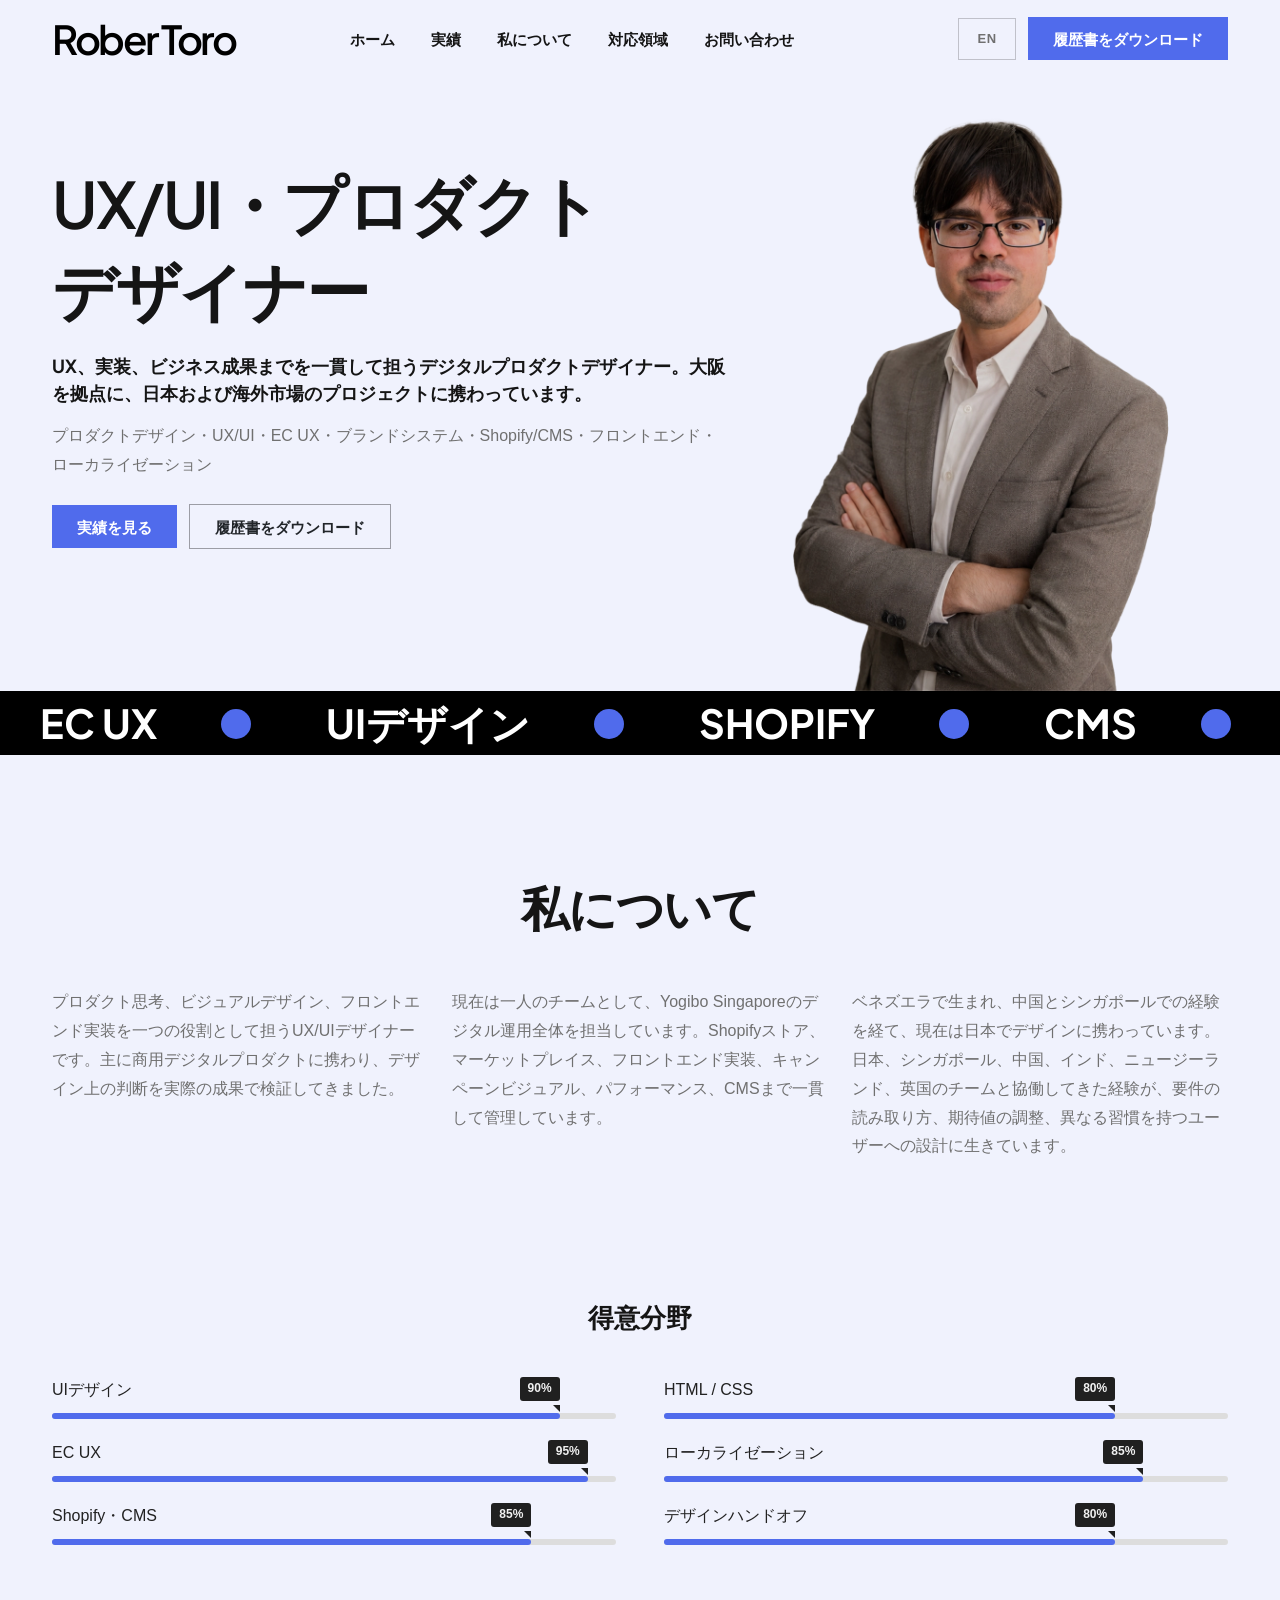
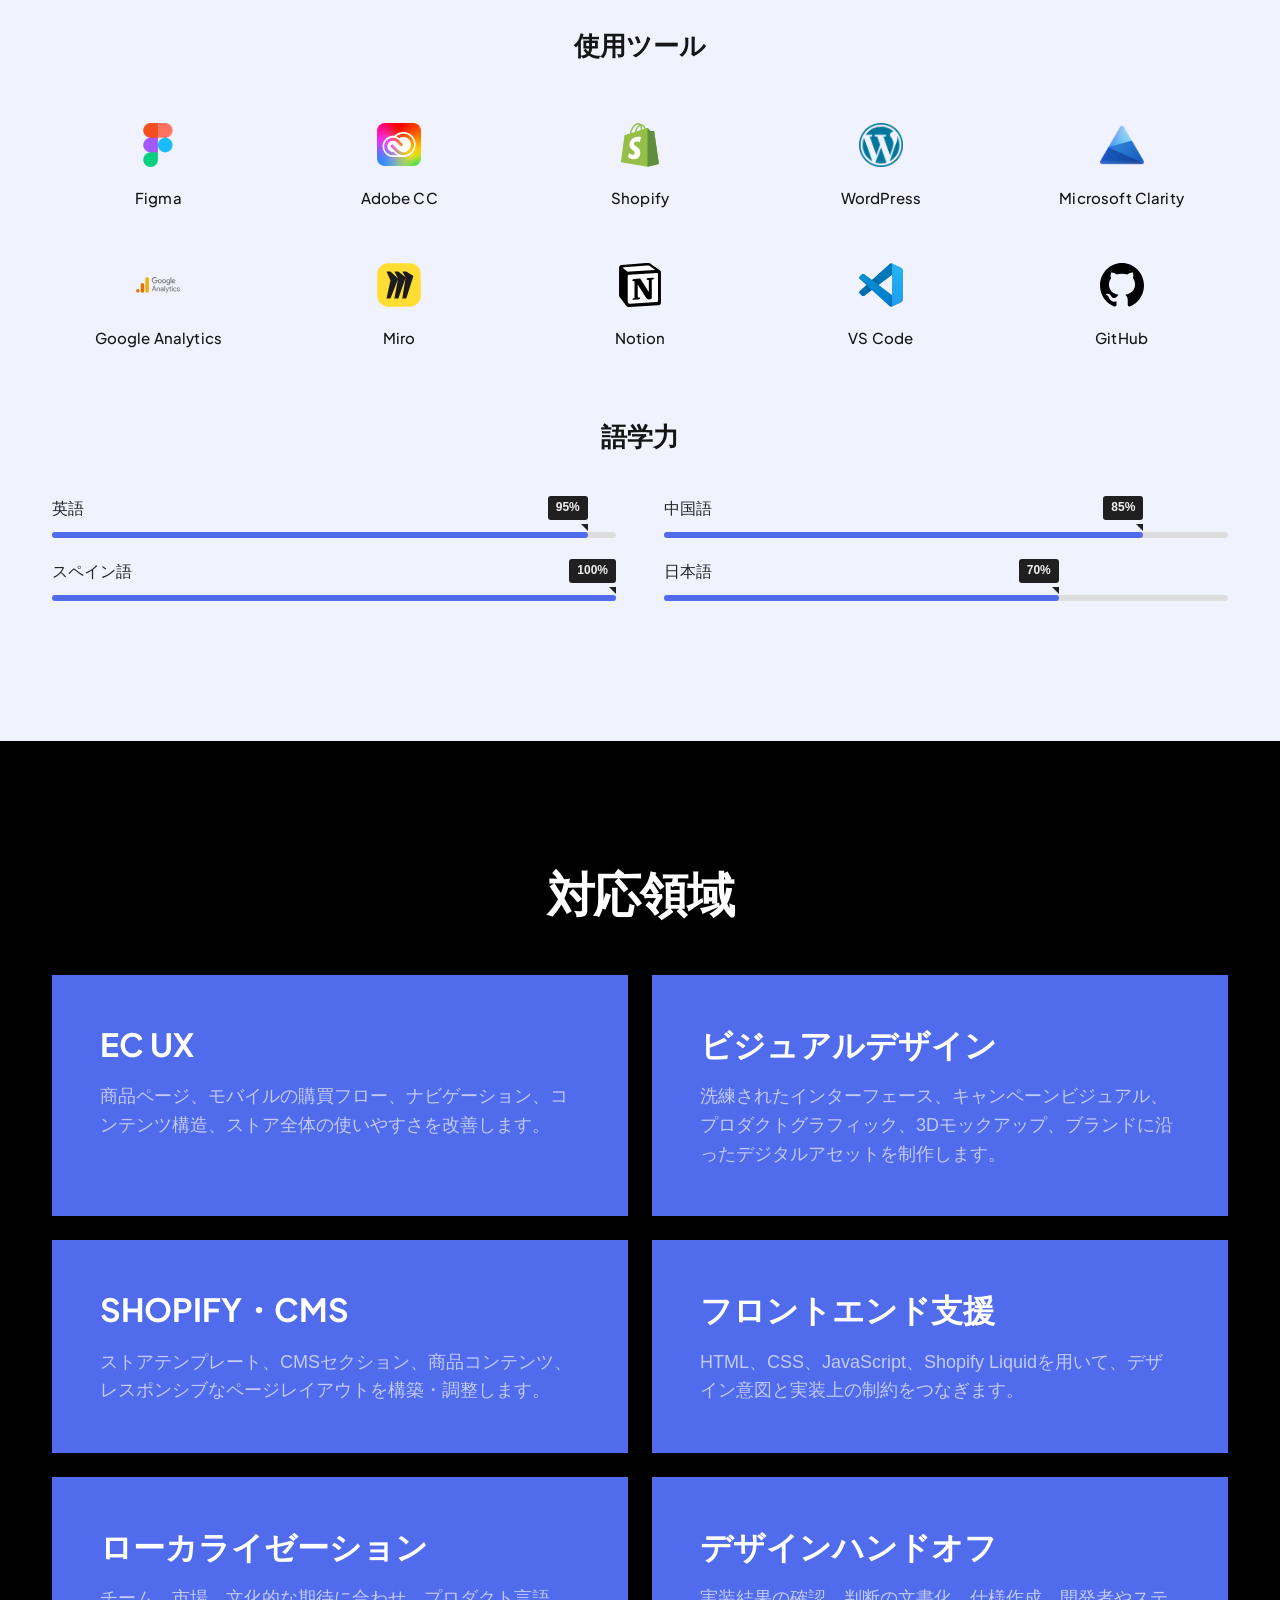
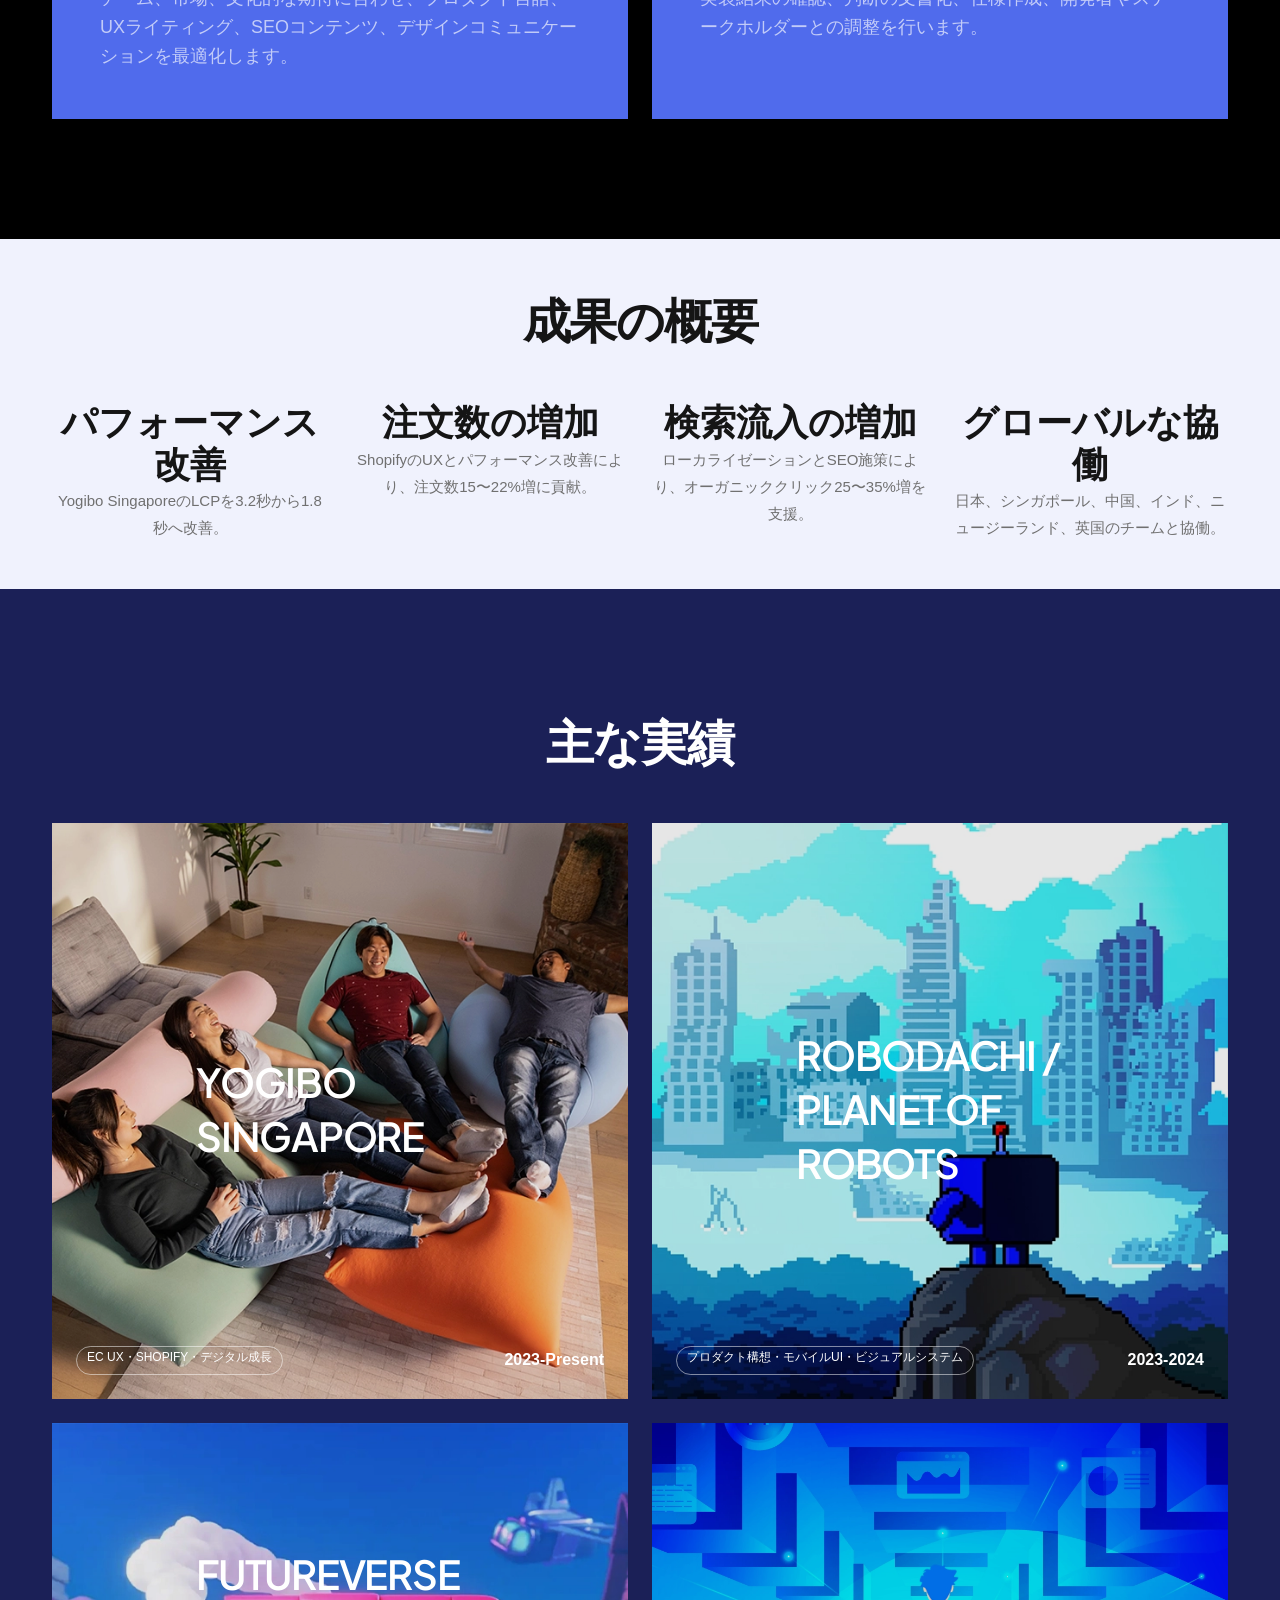
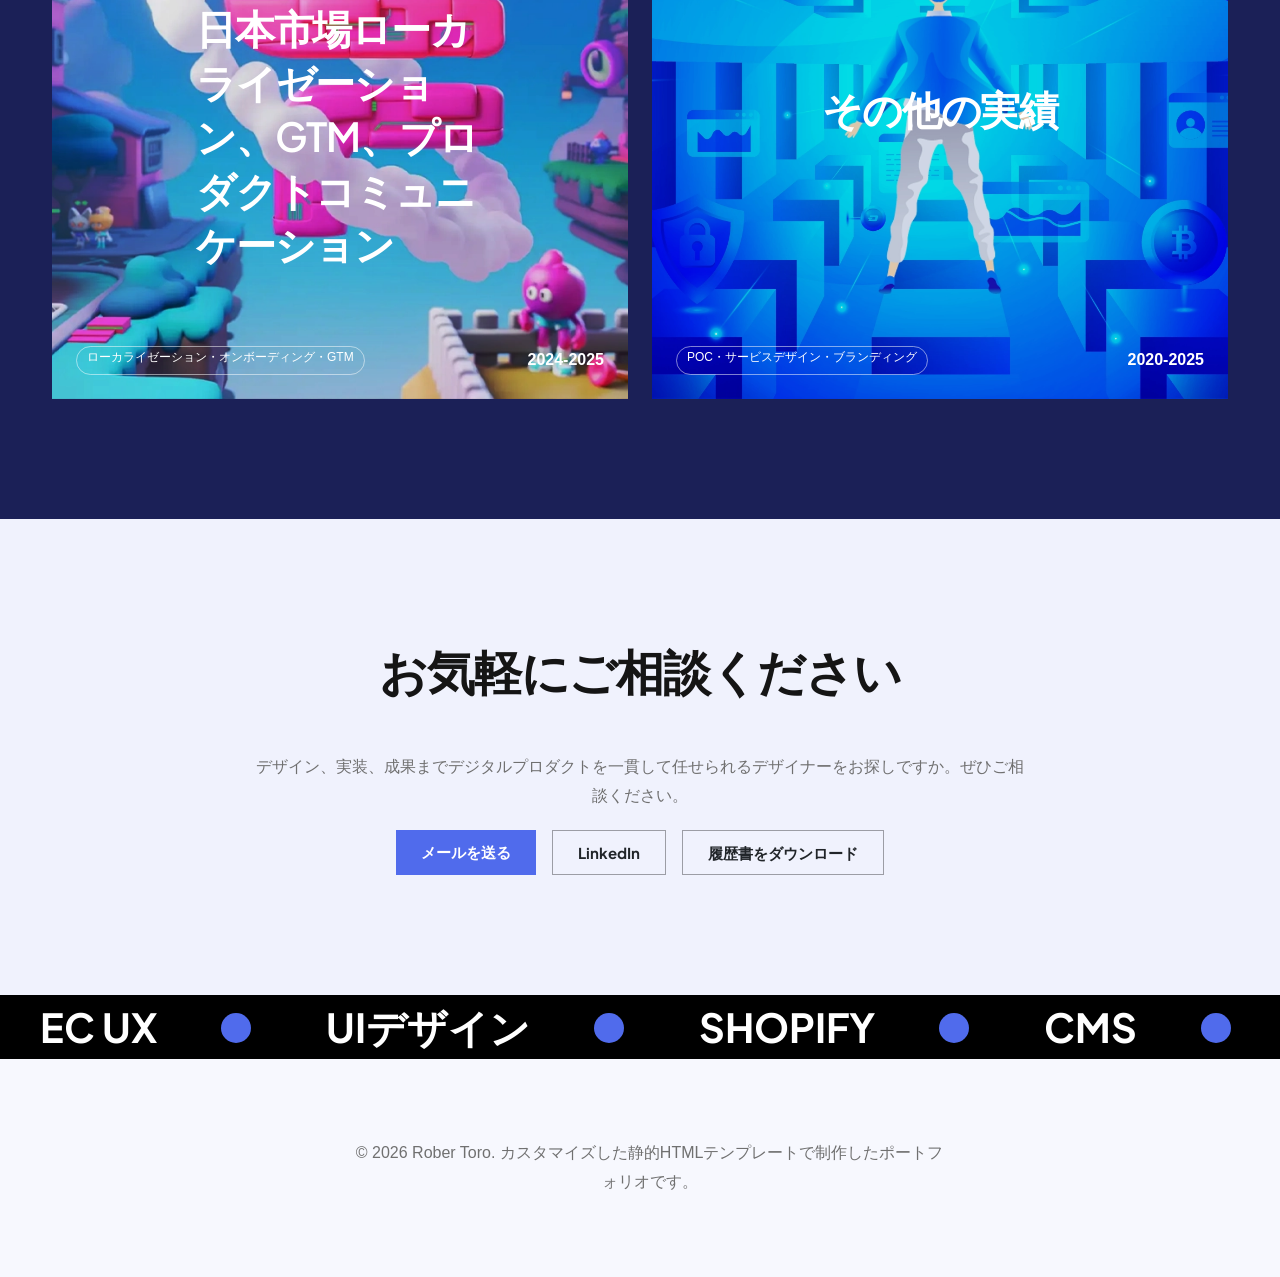
==== ja/index.html @ ccb46461 "portfolio v5" ====
<!DOCTYPE html>
<html lang="ja">

<head>
    <title>Rober Toro — UX/UI・プロダクトデザイナー</title>
    <link rel="icon" href="../images/icon.webp" type="image/gif" sizes="16x16">
    <meta content="text/html;charset=utf-8" http-equiv="Content-Type">
    <meta content="width=device-width, initial-scale=1.0" name="viewport">
    <meta name="description" content="大阪を拠点に、Shopify、CMS、フロントエンド実装、ローカライゼーション、ビジュアルシステム、異文化間のデジタルプロダクト支援に携わるEC領域中心のUX/UIデザイナー。">
    <meta content="" name="keywords">
    <meta content="Rober Toro" name="author">
    <!-- CSS Files
    ================================================== -->
    <link href="../css/bootstrap.min.css" rel="stylesheet" type="text/css" id="bootstrap">
    <link href="../css/plugins.css" rel="stylesheet" type="text/css">
    <link href="../css/style.css" rel="stylesheet" type="text/css">
    <link href="../css/coloring.css" rel="stylesheet" type="text/css">
    <!-- color scheme -->
    <link id="colors" href="../css/colors/scheme-01.css" rel="stylesheet" type="text/css">
    <!-- color scheme -->
    <link href="../css/09_custom.css" rel="stylesheet" type="text/css">
    <link rel="alternate" hreflang="en" href="../index.html">
    <link rel="alternate" hreflang="ja" href="index.html">
    <script src="../js/language-router.js"></script>
</head>

<body>
    <header class="header-light transparent has-topbar">
        <div class="container">
            <div class="row">
                <div class="col-md-12">
                    <div class="de-flex sm-pt10">
                        <div class="de-flex-col">
                            <!-- logo begin -->
                            <div id="logo" class="w-150px">
                                <a href="#section-intro">
                                    <h1>Rober Toro</h1>
                                </a>
                            </div>
                            <!-- logo close -->
                        </div>
                        <div class="de-flex-col header-col-mid">
                            <ul id="mainmenu">
                                <li><a class="menu-item" href="#section-intro">ホーム</a></li>
                                <li><a class="menu-item" href="#my_works">実績</a></li>
                                <li><a class="menu-item" href="#who_i_am">私について</a></li>
                                <li><a class="menu-item" href="#what_i_do">対応領域</a></li>
                                <li><a class="menu-item" href="#hire_me">お問い合わせ</a></li>
                            </ul>
                        </div>
                        <div class="de-flex-col">
                            <div class="menu_side_area">
                                <a href="../index.html" class="language-switch" data-language-switch="en" lang="en" hreflang="en" aria-label="View this page in English">EN</a>
                                <a href="../assets/docs/rober-toro-cv.pdf" class="btn-main" target="_blank" rel="noopener">履歴書をダウンロード</a>
                                <span id="menu-btn"></span>
                            </div>
                        </div>
                    </div>
                </div>
            </div>
        </div>
    </header>

    <div id="wrapper">
        <div class="float-text show-on-scroll">
            <span><a href="#">ページ上部へ</a></span>
        </div>
        <div class="scrollbar-v show-on-scroll"></div>

        <!-- page preloader begin -->
        <div id="de-loader"></div>
        <!-- page preloader close -->

        <!-- content begin -->
        <div class="no-bottom no-top" id="content">

            <div id="top"></div>

            <section id="section-intro" class="p-0 pt-5">
                <div class="container">
                    <div class="row g-4 align-items-center">
                        <div class="col-md-7">
                            <div class="spacer-single"></div>
                            <h1 class="wow fadeIn" data-wow-delay=".4s">
                                UX/UI・プロダクトデザイナー
                            </h1>
                            <h4 class="mb-3">UX、実装、ビジネス成果までを一貫して担うデジタルプロダクトデザイナー。大阪を拠点に、日本および海外市場のプロジェクトに携わっています。</h4>
                            <p class="mb-4">プロダクトデザイン・UX/UI・EC UX・ブランドシステム・Shopify/CMS・フロントエンド・ローカライゼーション</p>
                            <a class="btn-main wow fadeIn me-2" data-wow-delay="1s" href="#my_works">実績を見る</a>
                            <a class="btn-main btn-line text-dark wow fadeIn" data-wow-delay="1.1s" href="../assets/docs/rober-toro-cv.pdf" target="_blank" rel="noopener">履歴書をダウンロード</a>
                            <div class="spacer-double"></div>
                        </div>

                        <div class="col-md-5">
                            <img src="../images/misc/rober-hero-image.webp" class="w-100 img-gray" alt="Rober Toroのポートフォリオ用プロフィールビジュアル">
                        </div>
                    </div>
                </div>
            </section>

            <section class="bg-dark-1 text-dark no-top no-bottom">
                <div class="wow fadeInRight d-flex">
                    <div class="de-marquee-list wow">
                        <div class="d-item">
                            <span class="d-item-txt">EC UX</span>
                            <span class="d-item-circle"></span>
                            <span class="d-item-txt">UIデザイン</span>
                            <span class="d-item-circle"></span>
                            <span class="d-item-txt">Shopify</span>
                            <span class="d-item-circle"></span>
                            <span class="d-item-txt">CMS</span>
                            <span class="d-item-circle"></span>
                            <span class="d-item-txt">フロントエンド実装</span>
                            <span class="d-item-circle"></span>
                            <span class="d-item-txt">デザイン検証</span>
                            <span class="d-item-circle"></span>
                            <span class="d-item-txt">SEO・コンテンツ</span>
                            <span class="d-item-circle"></span>
                            <span class="d-item-txt">ローカライゼーション</span>
                            <span class="d-item-circle"></span>
                            <span class="d-item-txt">異文化間デザイン</span>
                            <span class="d-item-circle"></span>
                            <span class="d-item-txt">ビジュアルシステム</span>
                            <span class="d-item-circle"></span>
                            <span class="d-item-txt">プロダクト支援</span>
                            <span class="d-item-circle"></span>
                        </div>
                    </div>
                </div>
            </section>

            <section id="who_i_am">
                <div class="container">
                    <div class="row g-4">
                        <div class="col-lg-12 text-center">
                            <h2>私について</h2>
                        </div>
                        <div class="col-lg-4">
                            <p>プロダクト思考、ビジュアルデザイン、フロントエンド実装を一つの役割として担うUX/UIデザイナーです。主に商用デジタルプロダクトに携わり、デザイン上の判断を実際の成果で検証してきました。</p>
                        </div>

                        <div class="col-lg-4">
                            <p>現在は一人のチームとして、Yogibo Singaporeのデジタル運用全体を担当しています。Shopifyストア、マーケットプレイス、フロントエンド実装、キャンペーンビジュアル、パフォーマンス、CMSまで一貫して管理しています。</p>
                        </div>

                        <div class="col-lg-4">
                            <p>ベネズエラで生まれ、中国とシンガポールでの経験を経て、現在は日本でデザインに携わっています。日本、シンガポール、中国、インド、ニュージーランド、英国のチームと協働してきた経験が、要件の読み取り方、期待値の調整、異なる習慣を持つユーザーへの設計に生きています。</p>
                        </div>

                        <div class="col-lg-12">
                            <p class="about-note text-center mb-0"></p>
                        </div>

                        <div class="col-lg-12">
                            <div class="row g-4 gx-5 align-items-start">
                                <div class="col-lg-12 text-center skills-subsection-heading skills-subsection-heading-strengths">
                                    <h3>得意分野</h3>
                                </div>
                                <div class="col-md-6 wow fadeInRight skills-strength-column" data-wow-delay=".4s">
                                    <div class="d-skills-bar">
                                        <div class="d-bar">
                                            <div class="d-skill" data-value="90%">
                                                <div class="d-info">
                                                    <span>UIデザイン</span>
                                                </div>
                                                <div class="d-progress-line"><span class="d-fill-line"></span></div>
                                            </div>

                                            <div class="d-skill" data-value="95%">
                                                <div class="d-info">
                                                    <span>EC UX</span>
                                                </div>
                                                <div class="d-progress-line"><span class="d-fill-line"></span></div>
                                            </div>

                                            <div class="d-skill" data-value="85%">
                                                <div class="d-info">
                                                    <span>Shopify・CMS</span>
                                                </div>
                                                <div class="d-progress-line"><span class="d-fill-line"></span></div>
                                            </div>
                                        </div>
                                    </div>
                                </div>

                                <div class="col-md-6 wow fadeInRight skills-strength-column" data-wow-delay=".5s">
                                    <div class="d-skills-bar">
                                        <div class="d-bar">
                                            <div class="d-skill" data-value="80%">
                                                <div class="d-info">
                                                    <span>HTML / CSS</span>
                                                </div>
                                                <div class="d-progress-line"><span class="d-fill-line"></span></div>
                                            </div>

                                            <div class="d-skill" data-value="85%">
                                                <div class="d-info">
                                                    <span>ローカライゼーション</span>
                                                </div>
                                                <div class="d-progress-line"><span class="d-fill-line"></span></div>
                                            </div>

                                            <div class="d-skill" data-value="80%">
                                                <div class="d-info">
                                                    <span>デザインハンドオフ</span>
                                                </div>
                                                <div class="d-progress-line"><span class="d-fill-line"></span></div>
                                            </div>
                                        </div>
                                    </div>
                                </div>

                                <div class="col-lg-12 text-center skills-subsection-heading skills-subsection-heading-toolbox">
                                    <h3>使用ツール</h3>
                                </div>
                                <div class="col-lg-12 wow fadeInUp skills-toolbox-section" data-wow-delay=".45s">
                                    <div class="skills-toolbox-grid">
                                        <div class="toolbox-tile">
                                            <div class="toolbox-icon-wrap">
                                                <img src="../images/logo/figma.webp" alt="Figmaのロゴ" class="toolbox-icon">
                                            </div>
                                            <h4>Figma</h4>
                                        </div>

                                        <div class="toolbox-tile">
                                            <div class="toolbox-icon-wrap">
                                                <img src="../images/logo/Adobe_Creative_Cloud_rainbow_icon.svg" alt="Adobe Creative Cloudのロゴ" class="toolbox-icon">
                                            </div>
                                            <h4>Adobe CC</h4>
                                        </div>

                                        <div class="toolbox-tile">
                                            <div class="toolbox-icon-wrap">
                                                <img src="../images/logo/shopify-icon.svg" alt="Shopifyのロゴ" class="toolbox-icon">
                                            </div>
                                            <h4>Shopify</h4>
                                        </div>

                                        <div class="toolbox-tile">
                                            <div class="toolbox-icon-wrap">
                                                <img src="../images/logo/wordpress.webp" alt="WordPressのロゴ" class="toolbox-icon">
                                            </div>
                                            <h4>WordPress</h4>
                                        </div>

                                        <div class="toolbox-tile">
                                            <div class="toolbox-icon-wrap">
                                                <img src="../images/logo/ms-clarity-icon.png" alt="Microsoft Clarityのロゴ" class="toolbox-icon">
                                            </div>
                                            <h4>Microsoft Clarity</h4>
                                        </div>

                                        <div class="toolbox-tile">
                                            <div class="toolbox-icon-wrap">
                                                <img src="../images/logo/Logo_Google_Analytics.svg" alt="Google Analyticsのロゴ" class="toolbox-icon">
                                            </div>
                                            <h4>Google Analytics</h4>
                                        </div>

                                        <div class="toolbox-tile">
                                            <div class="toolbox-icon-wrap">
                                                <img src="../images/logo/Miro-Icon.svg" alt="Miroのロゴ" class="toolbox-icon">
                                            </div>
                                            <h4>Miro</h4>
                                        </div>

                                        <div class="toolbox-tile">
                                            <div class="toolbox-icon-wrap">
                                                <img src="../images/logo/Notion-Icon.svg" alt="Notionのロゴ" class="toolbox-icon">
                                            </div>
                                            <h4>Notion</h4>
                                        </div>

                                        <div class="toolbox-tile">
                                            <div class="toolbox-icon-wrap">
                                                <img src="../images/logo/vscode.svg" alt="VS Codeのロゴ" class="toolbox-icon">
                                            </div>
                                            <h4>VS Code</h4>
                                        </div>

                                        <div class="toolbox-tile">
                                            <div class="toolbox-icon-wrap">
                                                <img src="../images/logo/GitHub_icon.svg" alt="GitHubのロゴ" class="toolbox-icon">
                                            </div>
                                            <h4>GitHub</h4>
                                        </div>
                                    </div>
                                </div>

                                <div class="col-lg-12 text-center skills-subsection-heading skills-subsection-heading-strengths">
                                    <h3>語学力</h3>
                                </div>
                                <div class="col-md-6 wow fadeInRight skills-language-column" data-wow-delay=".5s">
                                    <div class="d-skills-bar">
                                        <div class="d-bar">
                                            <div class="d-skill" data-value="95%">
                                                <div class="d-info">
                                                    <span>英語</span>
                                                </div>
                                                <div class="d-progress-line"><span class="d-fill-line"></span></div>
                                            </div>

                                            <div class="d-skill" data-value="100%">
                                                <div class="d-info">
                                                    <span>スペイン語</span>
                                                </div>
                                                <div class="d-progress-line"><span class="d-fill-line"></span></div>
                                            </div>
                                        </div>
                                    </div>
                                </div>

                                <div class="col-md-6 wow fadeInRight skills-language-column" data-wow-delay=".6s">
                                    <div class="d-skills-bar">
                                        <div class="d-bar">
                                            <div class="d-skill" data-value="85%">
                                                <div class="d-info">
                                                    <span>中国語</span>
                                                </div>
                                                <div class="d-progress-line"><span class="d-fill-line"></span></div>
                                            </div>

                                            <div class="d-skill" data-value="70%">
                                                <div class="d-info">
                                                    <span>日本語</span>
                                                </div>
                                                <div class="d-progress-line"><span class="d-fill-line"></span></div>
                                            </div>
                                        </div>
                                    </div>
                                </div>
                            </div>
                        </div>
                    </div>
                </div>
            </section>

            <section id="what_i_do" class="section-dark bg-dark text-light">
                <div class="container">
                    <div class="row g-4">
                        <div class="col-lg-12 text-center">
                            <h2>対応領域</h2>
                        </div>
                        <div class="col-lg-6 col-sm-6 wow fadeInUp" data-wow-delay=".3s">
                            <div class="relative p-lg-5 p-4 bg-color text-light h-100">
                                <h4 class="fs-32 lh-1-2">EC UX</h4>
                                <p class="fs-20 mb-0">商品ページ、モバイルの購買フロー、ナビゲーション、コンテンツ構造、ストア全体の使いやすさを改善します。</p>
                            </div>
                        </div>

                        <div class="col-lg-6 col-sm-6 wow fadeInUp" data-wow-delay=".3s">
                            <div class="relative p-lg-5 p-4 bg-color text-light h-100">
                                <h4 class="fs-32 lh-1-2">ビジュアルデザイン</h4>
                                <p class="fs-20 mb-0">洗練されたインターフェース、キャンペーンビジュアル、プロダクトグラフィック、3Dモックアップ、ブランドに沿ったデジタルアセットを制作します。</p>
                            </div>
                        </div>

                        <div class="col-lg-6 col-sm-6 wow fadeInUp" data-wow-delay=".3s">
                            <div class="relative p-lg-5 p-4 bg-color text-light h-100">
                                <h4 class="fs-32 lh-1-2">Shopify・CMS</h4>
                                <p class="fs-20 mb-0">ストアテンプレート、CMSセクション、商品コンテンツ、レスポンシブなページレイアウトを構築・調整します。</p>
                            </div>
                        </div>

                        <div class="col-lg-6 col-sm-6 wow fadeInUp" data-wow-delay=".3s">
                            <div class="relative p-lg-5 p-4 bg-color text-light h-100">
                                <h4 class="fs-32 lh-1-2">フロントエンド支援</h4>
                                <p class="fs-20 mb-0">HTML、CSS、JavaScript、Shopify Liquidを用いて、デザイン意図と実装上の制約をつなぎます。</p>
                            </div>
                        </div>

                        <div class="col-lg-6 col-sm-6 wow fadeInUp" data-wow-delay=".3s">
                            <div class="relative p-lg-5 p-4 bg-color text-light h-100">
                                <h4 class="fs-32 lh-1-2">ローカライゼーション</h4>
                                <p class="fs-20 mb-0">チーム、市場、文化的な期待に合わせ、プロダクト言語、UXライティング、SEOコンテンツ、デザインコミュニケーションを最適化します。</p>
                            </div>
                        </div>

                        <div class="col-lg-6 col-sm-6 wow fadeInUp" data-wow-delay=".3s">
                            <div class="relative p-lg-5 p-4 bg-color text-light h-100">
                                <h4 class="fs-32 lh-1-2">デザインハンドオフ</h4>
                                <p class="fs-20 mb-0">実装結果の確認、判断の文書化、仕様作成、開発者やステークホルダーとの調整を行います。</p>
                            </div>
                        </div>
                    </div>
                </div>
            </section>

            <section class="pt-5 pb-5">
                <div class="container">
                    <div class="row g-4">
                        <div class="col-lg-12 text-center">
                            <h2>成果の概要</h2>
                        </div>
                        <div class="col-md-3 col-sm-6 mb-sm-30">
                            <div class="de_count text-center fs-15 wow fadeInRight" data-wow-delay=".0s">
                                <h3 class="fs-48 mb-1">パフォーマンス改善</h3>
                                <div class="fs-15">Yogibo SingaporeのLCPを3.2秒から1.8秒へ改善。</div>
                            </div>
                        </div>
                        <div class="col-md-3 col-sm-6 mb-sm-30">
                            <div class="de_count text-center fs-15 wow fadeInRight" data-wow-delay=".2s">
                                <h3 class="fs-48 mb-1">注文数の増加</h3>
                                <div class="fs-15">ShopifyのUXとパフォーマンス改善により、注文数15〜22%増に貢献。</div>
                            </div>
                        </div>
                        <div class="col-md-3 col-sm-6 mb-sm-30">
                            <div class="de_count text-center fs-15 wow fadeInRight" data-wow-delay=".4s">
                                <h3 class="fs-48 mb-1">検索流入の増加</h3>
                                <div class="fs-15">ローカライゼーションとSEO施策により、オーガニッククリック25〜35%増を支援。</div>
                            </div>
                        </div>
                        <div class="col-md-3 col-sm-6 mb-sm-30">
                            <div class="de_count text-center fs-15 wow fadeInRight" data-wow-delay=".6s">
                                <h3 class="fs-48 mb-1">グローバルな協働</h3>
                                <div class="fs-15">日本、シンガポール、中国、インド、ニュージーランド、英国のチームと協働。</div>
                            </div>
                        </div>
                    </div>
                </div>
            </section>

            <section id="my_works" class="section-dark bg-color text-light">
                <div class="container">
                    <div class="row g-4 wow fadeInUp" data-wow-delay=".3s">
                        <div class="col-lg-12 text-center">
                            <h2>主な実績</h2>
                        </div>
                        <div class="col-lg-6">
                            <div class="hover relative overflow-hidden text-light">
                                <a href="yogibo.html" class="overflow-hidden d-block relative">
                                    <h2 class="fs-40 abs-centered z-index-1 hover-op-0">Yogibo Singapore</h2>
                                    <img src="../images/works/1.webp" class="w-100 hover-scale-1-2 img-gray" alt="Yogibo SingaporeのEC UXケーススタディ">

                                    <div class="absolute bottom-0 w-100 p-4 d-flex text-white justify-content-between">
                                        <div class="d-tag-s2">EC UX・Shopify・デジタル成長</div>
                                        <div class="fw-bold">2023-Present</div>
                                    </div>
                                </a>
                            </div>
                        </div>

                        <div class="col-lg-6">
                            <div class="hover relative overflow-hidden text-light">
                                <a href="robodachi.html" class="overflow-hidden d-block relative">
                                    <h2 class="fs-40 abs-centered z-index-1 hover-op-0">ROBODACHI / Planet of Robots</h2>
                                    <img src="../images/works/2.webp" class="w-100 hover-scale-1-2 img-gray" alt="ROBODACHIのモバイルプロダクト構想とビジュアルシステム">

                                    <div class="absolute bottom-0 w-100 p-4 d-flex text-white justify-content-between">
                                        <div class="d-tag-s2">プロダクト構想・モバイルUI・ビジュアルシステム</div>
                                        <div class="fw-bold">2023-2024</div>
                                    </div>
                                </a>
                            </div>
                        </div>

                        <div class="col-lg-6">
                            <div class="hover relative overflow-hidden text-light">
                                <a href="futureverse.html" class="overflow-hidden d-block relative">
                                    <h2 class="fs-40 abs-centered z-index-1 hover-op-0">Futureverse 日本市場ローカライゼーション、GTM、プロダクトコミュニケーション</h2>
                                    <img src="../images/works/3.webp" class="w-100 hover-scale-1-2 img-gray" alt="Futureverseの日本語ローカライゼーションとオンボーディング実績">

                                    <div class="absolute bottom-0 w-100 p-4 d-flex text-white justify-content-between">
                                        <div class="d-tag-s2">ローカライゼーション・オンボーディング・GTM</div>
                                        <div class="fw-bold">2024-2025</div>
                                    </div>
                                </a>
                            </div>
                        </div>

                        <div class="col-lg-6">
                            <div class="hover relative overflow-hidden text-light">
                                <a href="other-works.html" class="overflow-hidden d-block relative">
                                    <h2 class="fs-40 abs-centered z-index-1 hover-op-0">その他の実績</h2>
                                    <img src="../images/works/4.webp" class="w-100 hover-scale-1-2 img-gray" alt="プロダクト、サービス、ビジュアルデザインの関連実績">

                                    <div class="absolute bottom-0 w-100 p-4 d-flex text-white justify-content-between">
                                        <div class="d-tag-s2">PoC・サービスデザイン・ブランディング</div>
                                        <div class="fw-bold">2020-2025</div>
                                    </div>
                                </a>
                            </div>
                        </div>
                    </div>
                </div>
            </section>

            <section id="hire_me">
                <div class="container">
                    <div class="row g-4 justify-content-center">
                        <div class="col-lg-6 text-center">
                            <h2>お気軽にご相談ください</h2>
                        </div>
                        <div class="col-lg-8 text-center wow fadeInUp" data-wow-delay=".3s">
                            <p>デザイン、実装、成果までデジタルプロダクトを一貫して任せられるデザイナーをお探しですか。ぜひご相談ください。</p>
                            <div class="d-flex justify-content-center flex-wrap gap-3">
                                <a href="mailto:rober24.95@gmail.com" class="btn-main" style="border-radius:0;">メールを送る</a>
                                <a href="https://www.linkedin.com/in/rober-toro-802953189/" class="btn-main btn-line text-dark">LinkedIn</a>
                                <a href="../assets/docs/rober-toro-cv.pdf" class="btn-main btn-line text-dark" target="_blank" rel="noopener">履歴書をダウンロード</a>
                            </div>
                        </div>
                    </div>
                </div>
            </section>

            <section class="bg-dark-1 text-dark no-top no-bottom">
                <div class="wow fadeInRight d-flex">
                    <div class="de-marquee-list wow">
                        <div class="d-item">
                            <span class="d-item-txt">EC UX</span>
                            <span class="d-item-circle"></span>
                            <span class="d-item-txt">UIデザイン</span>
                            <span class="d-item-circle"></span>
                            <span class="d-item-txt">Shopify</span>
                            <span class="d-item-circle"></span>
                            <span class="d-item-txt">CMS</span>
                            <span class="d-item-circle"></span>
                            <span class="d-item-txt">フロントエンド実装</span>
                            <span class="d-item-circle"></span>
                            <span class="d-item-txt">デザイン検証</span>
                            <span class="d-item-circle"></span>
                            <span class="d-item-txt">SEO・コンテンツ</span>
                            <span class="d-item-circle"></span>
                            <span class="d-item-txt">ローカライゼーション</span>
                            <span class="d-item-circle"></span>
                            <span class="d-item-txt">異文化間デザイン</span>
                            <span class="d-item-circle"></span>
                            <span class="d-item-txt">ビジュアルシステム</span>
                            <span class="d-item-circle"></span>
                            <span class="d-item-txt">プロダクト支援</span>
                            <span class="d-item-circle"></span>
                        </div>
                    </div>
                </div>
            </section>

        </div>
        <!-- content close -->

        <!-- footer begin -->
        <footer>
            <div class="container-fluid">
                <div class="px-2">
                    <div class="row g-4 justify-content-center">
                        <div class="col-lg-6 text-center">
                            <div class="d-menu-1 wow" data-wow-delay=".3s">
                                <p class="no-bottom">© 2026 Rober Toro. カスタマイズした静的HTMLテンプレートで制作したポートフォリオです。</p>

                            </div>
                        </div>
                    </div>
                </div>
            </div>
        </footer>
        <!-- footer close -->
    </div>


    <!-- Javascript Files
    ================================================== -->
    <script src="../js/plugins.js"></script>
    <script src="../js/designesia.js"></script>
    <script src="../js/custom-marquee.js"></script>

</body>

</html>
---- css/style.css ----
/* ================================================== */


/* Nathan
/* created by designesia

@charset "utf-8";

Table of content:

/* body
/* header
/* navigation
/* content
/* section
/* footer
/* contact

Elements
--------------------
/* border
/* breadcrumb
/* button and link
/* columns
/* counter
/* divider
/* dropcap
/* heading
/* list
/* map
/* pagination
/* pricing
/* preloader
/* progress bar
/* social icons
/* spacer
/* tabs
/* testimonial

Plugins
--------------------
/* plugins

Responsive
--------------------
/* media query

/* ================================================== */

@import url('https://fonts.googleapis.com/css2?family=Plus+Jakarta+Sans:ital,wght@0,200;0,300;0,400;0,500;0,600;0,700;0,800;1,200;1,300;1,400;1,500;1,600;1,700;1,800&display=swap');

/* ================================================== */


/* import fonts icon */


/* ================================================== */

@import url("../fonts/fontawesome4/css/font-awesome.css");
@import url("../fonts/fontawesome6/css/fontawesome.css");
@import url("../fonts/fontawesome6/css/brands.css");
@import url("../fonts/fontawesome6/css/solid.css");
@import url("../fonts/icofont/icofont.min.css");

* {
  --title-font: "Plus Jakarta Sans", Helvetica, Arial, sans-serif;
  --body-font-size: 16px;
  --title-font-weight: 600;
  --title-font-color: #151515;
  --body-font: "Plus Jakarta Sans", Helvetica, Arial, sans-serif;
  --border-default: solid 1px rgba(30, 30, 30, 1);
  --bg-color-even: #E8E8E8;
  --bg-color-odd: #F4F4F4;
  --bg-dark-1: #000000;
  --bg-dark-2: #232323;
  --bg-dark-3: #303030;
  --bg-grey: #F7FAFD;
  --bg-gradient-1: 0deg, rgba(var(--primary-color-rgb), .1) 0%, rgba(var(--primary-color-rgb), .2) 100%;
  --body-font-color: #707070;
  --dark-body-font-color: rgba(255, 255, 255, .65);
  --swiper-theme-color: var(--primary-color);
  --rounded-1: 12px;
}
.bg-dark,
.bg-dark-1{background-color: var(--bg-dark-1) !important}
.bg-dark-2{background-color: var(--bg-dark-2) !important}
.bg-dark-3{background-color: var(--bg-dark-3) !important}
.bg-grey{background-color: var(--bg-grey) !important}
.bg-gradient-1{
  background: -moz-linear-gradient(var(--bg-gradient-1)) !important;
  background: -webkit-linear-gradient(var(--bg-gradient-1)) !important;
  background: linear-gradient(var(--bg-gradient-1)) !important;
}
.rounded-1{
  border-radius: var(--rounded-1) !important;
  -moz-border-radius: var(--rounded-1) !important;
  -webkit-border-radius: var(--rounded-1) !important;
}
.body-font{font-family: var(--body-font);}
.title-font{font-family: var(--title-font);}

/* ================================================== */


/* body */


/* ================================================== */

html {
  overflow-x: hidden;
  padding: 0;
  margin: 0;
  background: var(--bg-dark-1);
}

body {
  font-family: var(--body-font);
  font-size: var(--body-font-size);
  font-weight: 400;
  color: var(--body-font-color);
  padding: 0;
  line-height: 29px;
  word-spacing: 0px;
}

.dark-scheme {
  color: var(--dark-body-font-color);
}

body.dark-scheme {
  background: var(--bg-dark-1);
}

body.boxed {
  margin: 30px;
  overflow: hidden;
  border: solid 1px #eee;
}

body .owl-stage .owl-item {
  margin-bottom: 15px;

}

#wrapper {
  position: relative;
  overflow: hidden;
}

/* ================================================== */


/*  header  */


/* ================================================== */

header {
  width: 100%;
  position: absolute;
  left: 0;
  z-index: 1001;
  background: var(--bg-dark-1);
  margin: 0;
}

header.header-s1 {
  top: 0;
}

header .info {
  display: none;
  color: #fff;
  padding: 10px 0 10px 0;
  width: 100%;
  z-index: 100;
  background: #242424;
}

header .info .col {
  display: inline-block;
  font-size: 12px;
}

header .info .col {
  padding-right: 30px;
}

header .info .col:last-child {
  padding-right: 0px;
}

header .info i {
  font-size: 14px;
  margin-right: 15px;
}

header .info .social.col {
  border: none;
}

header .info .social i {
  color: #fff;
  font-size: 14px;
  display: inline-block;
  float: none;
  padding: 0 10px 0 10px;
  margin: 0;
}

header .info strong {
  font-size: 12px;
}

header .header-text{
  color:#ffffff;
  font-weight: 500;
}

header.header-light .header-text,
header.smaller.scroll-light .header-text{
  color:var(--title-font-color);
}

header.header-bg {
  background: rgba(0, 0, 0, 0.5);
}

header.transparent {
  background: none;
}

body:not(.side-layout) header:not(.smaller):not(.header-mobile).header-light.transparent {
  background: rgba(255, 255, 255, 0.0);
}

header.autoshow {
  top: -120px;
  height: 70px !important;
}

header.autoshow.scrollOn,
header.autoshow.scrollOff {
  -o-transition: .5s;
  -ms-transition: .5s;
  -moz-transition: .5s;
  -webkit-transition: .5s;
  transition: .5s;
  outline: none;
}

header.autoshow.scrollOn {
  top: 0;
}

header.autoshow.scrollOff {
  opacity: ;
  top: -120px;
}

header div#logo {
  color: white;
  -webkit-transition: all 0.3s;
  -moz-transition: all 0.3s;
  -ms-transition: all 0.3s;
  -o-transition: all 0.3s;
  transition: all 0.3s;
}

header div#logo h1{
  text-transform: none;
  font-size: 40px;
  margin: 0;
  color:#ffffff;
}

header.header-light div#logo h1{
  color:#000000;
}

header .logo-2 {
  display: none;
}

header .logo-scroll {
  display: none;
}

header .logo,
header .logo-2 {
  font-family: var(--body-font);
  color: #fff;
  font-size: 40px;
  font-weight: 300;
}

header .logo-2 {
  color: #333;
}

header.header-full nav {
  float: left;
}

header nav a {
  -webkit-transition: all 0.3s;
  -moz-transition: all 0.3s;
  -ms-transition: all 0.3s;
  -o-transition: all 0.3s;
  transition: all 0.3s;
}

header nav a:hover {
  color: #555;
}

header.smaller #mainmenu ul ul {
  top: 0px;
}

header.smaller {
  position: fixed;
  top: 0px;
  background: var(--bg-dark-1);
  border: none;
}

header.header-light.smaller{
  background: #ffffff;
}

.scroll-down {
    margin-top: -90px;
}

.scroll-up {
    margin-top: 0;
}

header.header-center.scroll-down{
  margin-top: -175px;
}

header.header-center #logo-center{
  display: inline-block;
  padding-top: 40px;
}

header.header-center #mainmenu{
  display: inline-block;
}

header.header-center{
  text-align: center;
}

header.header-center #logo{
  display: none;
}

.boxed header.smaller {
  margin-top: 0px;
}

header.smaller div#logo,
header.s2 div#logo {}

header.smaller .logo-init {
  display: none;
}

header.smaller #topbar.topbar-dark {
  background: rgba(34, 34, 34, .05);
}

header.smaller #topbar.topbar-dark a {
  color: #333333;
}

header .logo-mobile {
  display: none;
}


header.smaller.scroll-light {
  background: #ffffff;
}

header.scroll-light .logo-scroll{
  display: none;
}

header.smaller.scroll-light .logo-main{
  display: none;
}

header.smaller.scroll-light .logo-scroll{
  display: block;
}

header.smaller.scroll-dark {
  background: var(--bg-color-even);
}

header.header-light .h-phone,
header.smaller.scroll-light .h-phone {
  color: #202020;
}

header:not(.header-light).smaller.scroll-light div#logo .logo {
  display: none;
}

header.smaller.scroll-light div#logo .logo-2 {
  display: inline-block;
}

header.smaller.scroll-light div#logo .logo-scroll {
  display: inline-block;
}

header.smaller.header-light div#logo .logo {
  display: none;
}

header.smaller.scroll-light .social-icons i {
  color: var(--title-font-color);
}

header.smaller.scroll-light #mainmenu li a,
header.smaller.scroll-light #mainmenu li.has-child:after {
  color: var(--title-font-color);
}

header #mainmenu li li a:hover {
  color: #ffffff;
}

.logo-smaller div#logo {
  width: 150px;
  height: 30px;
  line-height: 65px;
  font-size: 30px;
}

.logo-smaller div#logo img {
  font-size: 30px;
}

header.smaller div#logo .logo-1 {
  display: none;
}

header.smaller div#logo .logo-2 {
  display: inline-block;
}

.logo-small {
  margin-bottom: 20px;
}

header.de_header_2 {
  height: 125px;
}

header.de_header_2.smaller {
  height: 70px;
}

header.de_header_2.smaller .info {
  position: absolute;
  opacity: 0;
  z-index: -1;
}

header.header-full {
  padding-left: 30px;
  padding-right: 30px;
}

header .header-row {
  text-align: center;
}

header .header-col {
  position: relative;
  height: 100%;
}

/* left col header */
header .header-col.left {
  float: left;
  padding: 0 30px 0 0;
}

/* middle col header */
header .header-col.mid {
  float: right;
}

header .header-col.mid .social-icons {
  float: right;
  padding: 0 30px 0 30px;
}


.header-col-right {
  text-align: right;
}

/* subheader */

#subheader {
  overflow: hidden;
  position: relative;
  padding: 100px 0 120px 0;
}

#subheader.dark {
  background-color: #1A1C26;
}

#subheader.dark h1 {
  color: #fff;
}

.de-overlay{
    position: absolute;
    width: 100%;
    height: 100%;
    top:0;
    left: 0;
    background: rgba(var(--primary-color-rgb), .35);
  }

.de-overlay-gradient{
  position: absolute;
  width: 100%;
  height: 100%;
  top:0;
  left: 0;
  background: linear-gradient(45deg, rgba(var(--primary-color-rgb),1), rgba(var(--primary-color-rgb),1));
}

.crumb {
  font-size: 13px;
}


.crumb {
  display: inline-block;
  padding: 3px 10px;
  margin-top: 20px;
  line-height: 1.2em;
  border-radius:30px;
  -moz-border-radius:30px;
  -webkit-border-radius:30px;
}

.text-light .crumb a{
  color:rgba(255, 255, 255, 1.0);
}


#subheader.text-light .crumb {
  color: #fff;
}

#subheader .small-border-deco {
  display: block;
  margin: 0 auto;
  margin-top: 20px;
  width: 100%;
  height: 1px;
  background: rgba(255, 255, 255, .1);
}

#subheader .small-border-deco span {
  display: block;
  margin: 0 auto;
  height: 2px;
  width: 100px;
}

#subheader.dark h2,
#subheader.dark h4 {
  color: #fff;
}

#subheader.dark h2 {
  font-size: 48px;
}

#subheader.s2 {
  text-align: left;
  padding: 120px 0 20px;
  border: solid 1px #ddd;
  border-left: none;
  border-right: none;
}

.rtl #subheader.s2 {
  text-align: right;
}


#subheader.s2 h1,
#subheader.s2 .crumb {
  margin: 0;
  padding: 0;
}

#subheader.s2 .crumb {
  float: right;
  margin-top: 10px;
}

.rtl #subheader.s2 .crumb {
  float: left;
}

#subheader.sh-plain {
  padding: 100px 0 60px 0;
}


/* ================================================== */


/* navigation


/* ================================================== */

#mainmenu {
  font-size: 14px;
  margin: 0 auto;
  float: none;
  counter-reset: my-awesome-counter;
  font-family: var(--title-font);
}

#mainmenu.s2{
  font-family: var(--title-font);
}

#mainmenu ul {
  margin: 0px 0px;
  padding: 0px;
  height: 30px;
  background: #ffffff;
  color: var(--body-font-color);
}

#mainmenu ul:not(.mega) {
  border: solid 1px #dddddd;
}

.dark-scheme #mainmenu ul {
  background: var(--bg-dark-1);
  border: solid 1px rgba(255, 255, 255, .1);
}

.dark-scheme #mainmenu ul.mega {
  background: var(--bg-dark-1);
}

#mainmenu li {
  margin: 0px 0px;
  padding: 0px 0px;
  float: left;
  display: inline;
  list-style: none;
  position: relative;
}

#mainmenu>li {
  margin-right: 30px;
}

header.header-s2 #mainmenu>li {
  margin-right: 0px;
}

#mainmenu>li {
  counter-increment: my-awesome-counter;
}

/*
#mainmenu>li::before {
  content: counter(my-awesome-counter) ' —';
  right: 8px;
  top: 5px;
  color:var(--primary-color);
  margin-right: 5px;
  font-weight: 500;
  font-family: var(--title-font);
}
*/

header.smaller #mainmenu>li::before{
  transform: scale(0);
}

/*
#mainmenu>li::before {
  content: counter(my-awesome-counter) '.';
  right: 8px;
  top: 5px;
  color:var(--secondary-color);
  margin-right: 5px;
  font-weight: bold;
  font-family: var(--title-font);
}
*/

header.smaller #mainmenu>li::before{
  transform: scale(0);
}

#mainmenu>li.has-child:after {
  font-family: FontAwesome;
  content: "\f078";
  padding-left: 5px;
  font-size: 8px;
  position: relative;
  top: -2px;
  color:rgba(255, 255, 255, .75);
}


#mainmenu>li.has-child:after {
  font-family: FontAwesome;
  content: "\f078";
  padding-left: 5px;
  font-size: 8px;
  position: relative;
  top: -2px;
  color:rgba(255, 255, 255, .75);
}

.rtl #mainmenu li.has-child:after {
  padding-left: 15px;
}

.header-light #mainmenu li.has-child:after {
  color: rgba(0, 0, 0, .5);
}

#mainmenu >li>a {
  font-size: 15px;
  padding-right: 6px;
  font-weight: 600;
}

#mainmenu.s2 li>a{
  letter-spacing: 0;
}

#mainmenu li.has-child>a {
  padding-right: 0px;
}

#mainmenu a {
  position: relative;
  display: inline-block;
  padding-top: 25px;
  padding-bottom: 25px;
  text-decoration: none;
  color: #ffffff;
  text-align: center;
  outline: none;
}

header.header-s2 #mainmenu a{
  padding-top: 10px;
  padding-bottom: 10px;
}

header.smaller #mainmenu > li > a{
  padding-top: 18px;
  padding-bottom: 18px;
}

#mainmenu p {
  line-height: 1.8em;
  margin-bottom: 0;
}

header.header-light #mainmenu a {
  color: var(--title-font-color);
}

#mainmenu a span:not(.badge) {
  position: relative;
  width: 0%;
  color: #ffffff;
  display: block;
  font-size: 10px;
  text-transform: uppercase;
  line-height: 14px;
  border-bottom: solid 2px #ffffff;
}

#mainmenu li:hover a span:not(.badge) {
  width: 100%;
}

#mainmenu li li a span:not(.badge) {
  float: right;
  margin-top: 5px;
}

#mainmenu a.active span:not(.badge) {
  width: 100%;
  margin-left: 0%;
}

.header-light {
  background: #ffffff;
}

.header-light #mainmenu>li>a {
  font-weight: 500;
  color: var(--title-font-color);
}

#mainmenu li li {
  font-family: var(--body-font);
  font-size: 14px;
}

#mainmenu li li:last-child {
  border-bottom: none;
}

#mainmenu li li a {
  padding: 5px 15px;
  border-top: none;
  color: #606060;
  width: 100%;
  border-left: none;
  text-align: left;
  font-weight: normal;
  border-bottom: solid 1px rgba(255, 255, 255, .1);
  letter-spacing: 0;
}

#mainmenu li:last-child>a {
  border-bottom: none;
}

.dark-scheme #mainmenu li li a {
  color: #ffffff;
}

.rtl #mainmenu li li a {
  text-align: right;
}

#mainmenu li li a:hover {
  color: #111;
}

#mainmenu li li a:after {
  content: none;
}

#mainmenu li li a:hover,
#mainmenu ul li:hover>a {
  color: #fff;
}

#mainmenu li a.active{
  color:var(--primary-color) !important;
}

#mainmenu li ul {
  width: 190px;
  height: auto;
  position: absolute;
  left: 0px;
  z-index: 10;
  visibility: hidden;
  opacity: 0;
  border-radius: 3px;
}

#mainmenu ul li b {
  background: #333;
  color: #ffffff;
  padding: 0 3px;
  padding-bottom: 3px;
  font-size: 10px;
  margin-right: 3px;
  border-radius: 2px;
  -moz-border-radius: 2px;
  -webkit-border-radius: 2px;
}

#mainmenu li li {
  font-size: 14px;
  display: block;
  float: none;
  text-transform: none;
}

#mainmenu li:hover>ul {
  visibility: visible;
  opacity: 1;
  margin-top: 0px;
}

/* before edited 
#mainmenu li ul ul {
    left: 100%;
    top: 0px;
}
*/

#mainmenu li ul ul:not(.ul-list) {
  top: 0px;
  margin-left: 188px;
}

#mainmenu select {
  padding: 10px;
  height: 36px;
  font-size: 14px;
  border: none;
  background: #ff4200;
  color: #eceff3;
}

#mainmenu select option {
  padding: 10px;
}

#mainmenu .btn-type {
  padding: 0;
  margin: 0;
}

#mainmenu .btn-type a {
  background: #eee;
  padding: 0;
  margin: 0;
}

#mainmenu>li ul.mega {
  position: fixed;
  left: 0;
  height: 0%;
  width: 100%;
  visibility: hidden;
  opacity: 0;
  overflow: hidden;
  padding: 0;
  -webkit-box-shadow: none;
  -moz-box-shadow: none;
  box-shadow: none;
  background: none;
}

#mainmenu>li ul.mega .sb-menu {
  background: #fff;
  border-radius: 20px;
  -moz-border-radius: 20px;
  -webkit-border-radius: 20px;
  border: solid 1px #dddddd;
}

.dark-scheme #mainmenu>li ul.mega .sb-menu {
  background: var(--bg-dark-1);
  border-color: rgba(255, 255, 255, .1);
}

#mainmenu li:hover ul.mega {
  visibility: visible;
  opacity: 1;
}

#mainmenu li ul.mega>li,
#mainmenu li ul.mega>li a {
  width: 100%;
}

#mainmenu li ul.mega li.title {
  padding: 0px 10px 15px 10px;
  text-align: left;
  color: #fff;
  font-weight: bold;
}

#mainmenu li ul.mega>li ul {
  position: static;
  visibility: visible;
  opacity: 1;
  left: 0;
  float: none;
  width: 100%;
}

#mainmenu ul.mega>li ul li {
  margin: 0;
  padding: 0;
}

#mainmenu ul.mega>li ul li:last-child {
  border-bottom: none;
}

#mainmenu li ul.mega .menu-content {
  background: #171A21;
  padding: 30px;
}

#mainmenu li ul.mega li.title {
  font-family: var(--main-font);
  padding: 0px;
  text-align: left;
  font-weight: bold;
  color: #586383;
}

#mainmenu ul.mega>li ul {
  border: none;
}

#mainmenu li ul.mega ul li a {
  background: none;
  padding: 2px 0px;
  border-radius:5px;
  -moz-border-radius:5px;
  -webkit-border-radius:5px;
}

#mainmenu li ul.mega ul li a:hover {
  padding: 2px 10px;
  color: #35404e;
  background: #eee;
}

#mainmenu li ul.mega ul{
  visibility: visible;
  opacity: 1;
  position: relative;
  display: block;
  margin: 0;
  padding: 0;
  border:none;
}

#mainmenu .box-icon {
  margin-bottom: 10px;
  line-height: 1.6em;
  background: rgba(var(--primary-color-rgb), .1);
  padding: 15px;
  margin: 0;
  height: 100%;
}

#mainmenu .box-icon:hover {
  background: rgba(var(--primary-color-rgb), .2);
}

.menu-footer{
  padding: 0;
}

.menu-footer li{
  display: inline-block;
  margin:5px 20px;
  padding: 0;
}

.menu-col {
  list-style: none;
  margin: 0;
  padding: 0;
  font-weight: 500;
  font-size: 16px;
}

.menu-col i {
  margin-right: 10px;
  text-align: center;
  min-width: 20px;
}

.menu-col li {
  margin-bottom: 10px;
}

.menu-col li a {
  padding: 10px 16px;
  display: block;
  color: #333333;
  border-radius: 6px;
  -moz-border-radius: 6px;
  -webkit-border-radius: 6px;
}

.menu-col li a.active,
.menu-col li a.active i {
  color: #ffffff;
}

header.header-mobile #mainmenu>li ul.mega {
  visibility: visible;
  opacity: 1;
}

header:not(.header-mobile) #mainmenu>li:hover ul.mega {
  height: auto;
}

/* menu toggle for mobile */

#menu-btn {
  display: none;
  float: right;
  width: 32px;
  height: 32px;
  padding: 4px;
  text-align: center;
  cursor: poInter;
  color: #fff;
  margin-top: 0px;
  margin-left: 20px;
}

#menu-btn:before {
  font-family: FontAwesome;
  content: "\f0c9";
  font-size: 20px;
}

#menu-btn.menu-open:before{
  content: "\f068";
}

.rtl #menu-btn {
  float: left;
}

header.header-mobile.header-light,
header.header-mobile.header-light #menu-btn,
header.header-mobile.header-light #menu-btn:hover {
  background: none;
}

header.header-mobile.header-light #menu-btn {
  color: #222;
}


header.header-mobile.header-center #logo{
  display: block;
}

header.header-mobile.header-center #logo-center{
  display: none;
}


/* content */

#content {
  width: 100%;
  background: #ffffff;
  padding: 90px 0 90px 0;
  z-index: 100;
}

.dark-scheme #content {
  background: var(--bg-dark-1);
}

/* ================================================== */


/* section */


/* ================================================== */

section {
  padding: 120px 0 120px 0;
}

#content.zebra section:nth-child(even) {
  background: #fcfcfc;
}

section.no-bg,
#content.no-bg {
  background: none !important;
}

.bottom-rounded{
  overflow: hidden;
  border-radius:0 0 100% 100%;
  -moz-border-radius:0 0 100% 100%;
  -webkit-border-radius:0 0 100% 100%;
  padding-bottom: 200px;
}

.rounded-up{
  border-radius:60px 60px 0 0;
  -moz-border-radius:60px 60px 0 0;
  -webkit-border-radius:60px 60px 0 0;
}

.rounded-down{
  border-radius:0 0 60px 60px;
  -moz-border-radius:0 0 60px 60px;
  -webkit-border-radius:0 0 60px 60px;
}

.rounded-up-down{
  border-radius:60px;
  -moz-border-radius:60px;
  -webkit-border-radius:60px;
}

.dark-scheme section {
  background: var(--bg-dark-1);
}

.no-bg {
  background: none !important;
}

.bgcolor-variation {
  background: #f6f6f6;
}

.overlay-gradient {
  width: 100%;
  height: 100%;
  z-index: 100;
  top: 0;
  padding: 90px 0 90px 0;
}

.de_light section {
  background: #ffffff;
}

.section-fixed {
  position: fixed;
  width: 100%;
  min-height: 100%;
  height: auto;
}

.full-height {
  overflow: hidden;
}

.text_top {
  position: relative;
  z-index: 1000;
}

/* ================================================== */


/* footer */


/* ================================================== */

footer {
  padding: 0 0 60px 0;
}

footer p {
  line-height: 1.8em;
}


footer h5,
.de_light footer h5 {
  color: #fff;
  font-size: 18px;
  text-transform: none;
}

footer a {
  color: var(--dark-body-font-color);
  text-decoration: none !important;
}

.subfooter {
  margin-top: 50px;
  border-top: solid 1px rgba(255, 255, 255, .1);
  padding: 20px 0 20px 0;
}

.footer-light .subfooter {
  border-top: solid 1px rgba(0, 0, 0, .1);
}

header.header-light-transparent {
  background: rgba(255, 255, 255, .5);
}

header.header-solid.header-light #mainmenu>li>a {
  color: #555;
}

header.header-solid.header-light .info {
  background: #eee;
  color: #555;
}

header.header-solid.header-light .info .social i {
  color: #222;
}

header.header-solid {
  background: #fff;
}

header.smaller.header-dark {
  background: #222222;
  border: none;
}

header.smaller.header-dark #mainmenu a {
  color: #fff;
}

header.s2 {
  background: #ffffff !important;
  border-bottom: solid 1px var(--bg-dark-3);
  top: 0;
}

header.s2 #mainmenu>li>a {
  padding-top: 18px;
  padding-bottom: 18px;
}

.side-layout header.smaller.header-dark #mainmenu>li {
  border-bottom: solid 1px rgba(255, 255, 255, .1);
}

.side-layout header.smaller.header-dark #mainmenu>li:last-child {
  border-bottom: none;
}

header.header-mobile {
  position: fixed !important;
  background: var(--title-font-color);
  top: 0;
  padding-bottom: 10px;
}

header.header-mobile .container {
  max-width: 100% !important;
  padding-left: 20px;
  padding-right: 20px;
}

.dark-scheme header.header-mobile {
  background: var(--bg-dark-1);
}

header.header-mobile.has-topbar .header-row,
header.header-mobile.has-topbar .header-col {
  margin-top: 10px;
}

header.header-mobile nav {
  float: none;
}

header.header-mobile .logo {
  display: none;
}

header.header-mobile .logo-2 {
  display: inline-block;
}

header.header-mobile.header-light {
  background: #fff;
}

header.header-mobile #mainmenu ul {
  padding: 0;
}

header.header-solid.header-light {
  background: #fff;
}

header.header-light .logo {
  display: none;
}

header.header-light .logo-2 {
  display: inline-block;
}

/* topbar start here */

#topbar {
  z-index: 1000;
  width: 100%;
  overflow: hidden;
  top: 0;
  background: var(--primary-color) !important;
}

#topbar.topbar-dark {
  background: rgba(34, 34, 34, .2);
}

#topbar a {
  color: #ffffff;
  text-decoration: none;
}

#topbar.text-light a {
  color: #ffffff;
}

.topbar-left,
.topbar-right {
  display: flex;
}

.topbar-right {
  float: right;
}

.topbar-solid {
  background: #ffffff;
}

#topbar:not(.topbar-noborder) .topbar-right .topbar-widget {
  border-left: solid 1px rgba(255, 255, 255, .1);
}

#topbar:not(.topbar-noborder) .topbar-right span:last-child {
  border-right: solid 1px rgba(255, 255, 255, .1);
}

#topbar:not(.topbar-noborder) .topbar-light .topbar-right .topbar-widget {
  border-left: solid 1px #eee;
}

#topbar:not(.topbar-noborder) .topbar-light .topbar-right span:last-child {
  border-right: solid 1px #eee;
}

#topbar:not(.topbar-noborder) .tb-light .topbar-right .topbar-widget {
  border-left: solid 1px rgba(0, 0, 0, .1);
}

#topbar:not(.topbar-noborder) .tb-light .topbar-right span:last-child {
  border-right: solid 1px rgba(0, 0, 0, .1);
}

/* topbar left content */
.topbar-left {
  float: left;
}

#topbar:not(.topbar-noborder) .topbar-left .topbar-widget {
  border-right: solid 1px rgba(255, 255, 255, .1);
}

#topbar:not(.topbar-noborder) .topbar-light .topbar-left .topbar-widget {
  border-right: solid 1px #eee;
}

#topbar:not(.topbar-noborder) .topbar-left span:first-child {
  border-left: solid 1px rgba(255, 255, 255, .1);
}

#topbar:not(.topbar-noborder) .tb-light .topbar-left .topbar-widget {
  border-right: solid 1px rgba(0, 0, 0, .1);
}

#topbar:not(.topbar-noborder) .tb-light .topbar-left span:first-child {
  border-left: solid 1px rgba(0, 0, 0, .1);
}

.h-phone {
  text-align: center;
  display: inline-block;
  font-weight: 600;
  color: #ffffff;
  font-family: var(--title-font);
  font-size: 16px;
  margin-right: 20px;
  line-height: 1.3em;
}

.h-phone span {
  display: block;
  font-size: 12.5px;
  font-weight: 500;
  color: rgba(255, 255, 255, .75);
}

header.header-light .h-phone span{
  color: var(--body-font-color);
}


.h-phone i {
  display: inline-block;
  font-size: 32px;
  left: 0;
  top: 12px
}

.menu_side_area .btn-line{
  display: inline-block;
}

/* topbar widget */
.topbar-widget {
  font-size: 14px;
  font-weight: 400;
  display: flex;
  padding: 3px 15px 7px 15px;
  color:rgba(255, 255, 255, .5);
}

.topbar-widget.widget-text {
  padding-top: 6px;
}

.topbar-widget i {
  font-size: 16px;
  margin-top: 8px;
  margin-right: 10px;
}

.h-sub .topbar-widget {
  padding: 12px;
}

.topbar-widget:before {
  float: left;
  position: relative;
  font-family: "FontAwesome";
  font-size: 16px;
  margin-right: 10px;
}

.topbar-widget.tb-phone:before {
  content: "\f095";
}

.topbar-widget.tb-email:before {
  content: "\f003";
}

.topbar-widget.tb-opening-hours:before {
  content: "\f017";
}

.topbar-widget.tb-social {
  padding: 0;
}

.topbar-widget.tb-social a {
  font-size: 14px;
  display: flex;
  padding: 5px;
  padding-left: 15px;
  display: inline-block;
  text-align: center;
}

.topbar-widget a span {
  font-weight: bold;
  margin-right: 10px;
  border-radius: 30px;
  -moz-border-radius: 30px;
  -webkit-border-radius: 30px;
}

#topbar:not(.topbar-noborder) .topbar-light .topbar-widget.tb-social a,
#topbar:not(.topbar-noborder) .topbar-light .topbar-widget.tb-social a:first-child {
  border-left: solid 1px rgba(0, 0, 0, .1);
}

#topbar:not(.topbar-noborder) .topbar-widget.tb-social a {
  border-left: solid 1px rgba(255, 255, 255, .1);
}

.tb-light .topbar-widget.tb-social a {
  border-left: solid 1px rgba(0, 0, 0, .1);
}

.topbar-widget.tb-social a:first-child {
  border: none;
}

/* topbar end here */


/* ================================================== */


/* blog */


/* ================================================== */

/* blog comment */

#blog-comment {
  margin-top: 40px;
}

#blog-comment h5 {
  margin-bottom: 10px;
}

#blog-comment ul,
#blog-comment li {
  list-style: none;
  padding-left: 0;
}

.rtl #blog-comment li li {
  margin-right: 40px;
}

#blog-comment li {
  min-height: 70px;
  margin-bottom: 20px;
  padding-bottom: 20px;
  border-bottom: solid 1px #ccc;
}

.dark-scheme #blog-comment li {
  border-bottom-color: rgba(255, 255, 255, .1);
}

#blog-comment li .avatar {
  position: absolute;
  margin-top: 5px;
}

#blog-comment li .avatar img{
  width: 70px;
}

#blog-comment .comment {
  margin-left: 85px;
}

.rtl #blog-comment .comment {
  margin-left: 0;
  margin-right: 85px;
}

#blog-comment li {
  min-height: 70px;
  font-size: 15px;
  line-height: 1.6em;
}

#blog-comment li li {
  margin-left: 55px;
  padding-bottom: 0px;
  margin-top: 20px;
  padding-top: 20px;
  border-top: solid 1px #ccc;
  border-bottom: none;
}

.dark-scheme #blog-comment li li {
  border-top-color: rgba(255, 255, 255, .1);
}

#blog-comment li li .avatar {
  position: absolute;
}

#blog-comment li li .comment {}

.comment-info {
  margin-left: 85px;
  margin-bottom: 5px;
}

.rtl .comment-info {
  margin-left: 0;
  margin-right: 85px;
}

.comment-info .c_name {
  display: block;
  font-weight: 700;
  color: #555555;
}

.dark-scheme .comment-info .c_name {
  color: #ffffff;
}

.comment-info .c_reply {
  padding-left: 20px;
  margin-left: 20px;
  border-left: solid 1px #ddd;
  font-size: 12px;
}

.dark-scheme .comment-info .c_reply {
  border-left-color: rgba(255, 255, 255, .5);
}

.comment-info .c_date {
  font-size: 12px;
}

.blog-read h4 {
  color: #333;
  letter-spacing: normal;
  font-size: 24px;
  text-transform: none;
}

.blog-carousel ul,
.blog-carousel li {
  margin: 0;
  list-style: none;
}

.blog-carousel h4 {
  margin-bottom: 0px;
}

.blog-carousel p {
  margin-bottom: 10px;
}

.blog-carousel .post-date {
  text-transform: uppercase;
  letter-spacing: 3px;
  font-size: 11px;
  color: #888;
}

.post-content {
  position: relative;
}

.post-content p {
  margin-bottom: 0px;
}

.post-text .d-date{
  font-size: 14px;
}

.post-text h4 {
  margin-top: 10px;
  margin-bottom: 10px;
}

.post-text h4 a {
  font-weight: bold;
  font-family: var(--body-font);
  color: #1A1C26;
  text-decoration: none;
  line-height: 1.5em;
  letter-spacing: 0;
}

.dark-scheme .post-text h4 a {
  color: #ffffff;
}

.blog-read img {
  margin-bottom: 20px;
}

.blog-read .post-text {
  padding: 0;
}

/* blog comment form */

#commentform label {
  display: block;
}

#commentform input {
  width: 290px;
}

#commentform input:focus {
  border: solid 1px #999;
  background: #fff;
}

#commentform textarea {
  width: 97%;
  padding: 5px;
  height: 150px;
  color: #333;
}

#commentform textarea:focus {
  border: solid 1px #999;
  background: #fff;
}

#commentform input.btn {
  width: auto;
}


.post-meta {
  margin: 0px 0 10px 0px;
  border: solid 1px #eee;
  border-left: none;
  border-right: none;
  border-left: none;
  font-size: 11px;
  display: table;
  width: 100%;
  table-layout: fixed;
}

.post-meta a {
  color: #888;
}

.post-meta span {
  display: table-cell;
  padding: 10px 0 10px 0;
  text-align: center;
}

.post-meta span i {
  float: none;
}

.post-image{
  overflow: hidden;
  margin-bottom: 20px;
}
.post-image img {
  width: 100%;
  margin-bottom: 0px;
}
.post-image .d-tagline{
  position: absolute;
  top:20px;
  right: 20px;
  line-height: 1em;
}

.post-image .d-tagline span{
  font-size: 12px;
  color:#ffffff;
  text-transform: uppercase;
  display: inline-block;
  background: var(--primary-color);
  margin-left: 5px;
  padding: 4px 10px 4px 10px;
  border-radius:30px;
  -moz-border-radius:30px;
  -webkit-border-radius:30px;
  font-weight: 600;
}

.post-image {
  position: relative;
}

.post-image .post-info {
  position: absolute;
  bottom: 0;
  padding: 0;
  border: none;
  width: 100%;
}

.post-image .post-info .inner {
  margin: 0 30px 0 30px;
  padding: 3px 20px;
  border-radius: 0px 10px 0 0;
}

.post-image .post-date,
.post-image .post-author {
  color: #ffffff;
}

.ratings {
  color: #F86E4E;
}

.p-rating i {
  color: #cccccc;
}

.p-rating i.checked {
  color: #FFD337;
}

.d-rating i {
  font-size: 15px;
  color: #F86E4E;
  margin-right: 3px;
}

/* ================================================== */


/* contact form */


/* ================================================== */

.error {
  display: none;
  margin-top: 30px;
  color: #e7505a;
  clear: both;
  padding-top: 20px;
  padding: 20px;
  background: rgba(231, 80, 90, .1);
  border: solid 1px #e7505a;
}

.success {
  display: none;
  color: #96c346;
  margin-top: 30px;
  clear: both;
  padding-top: 20px;
  padding: 20px;
  background: rgba(150, 195, 70, .1);
  border: solid 1px #96c346;
}

.error img {
  vertical-align: top;
}

.full {
  width: 98%;
}

#contact_form.s2 textarea {
  height: 180px;
}

#contact_form .radio-img input[type="radio"] + label, 
#contact_form .radio-img input[type="checkbox"] + label{
  padding: 0px;
  position: relative;
  background: none;
  width: 20%;
  float: left;
  text-align: center;
  margin-right: 5%;
}

#contact_form .radio-img input[type="radio"] + label:before, 
#contact_form .radio-img input[type="checkbox"] + label:before {
  position: absolute;
  top: 10px;
  left: 15px;
  display: none;
}

#contact_form .radio-img input[type="radio"] + label img, 
#contact_form .radio-img input[type="checkbox"] + label img{
  width: 100%;
  margin-bottom: 10px;
  opacity: .5;
}

#contact_form .radio-img input[type="radio"]:checked + label img, 
#contact_form .radio-img input[type="checkbox"]:checked + label img{
  width: 100%;
  padding: 3px;
  opacity: 1;
  background: var(--primary-color);
}

#contact_form input[type=checkbox] {
  position: relative;
  border: solid 1px var(--primary-color);
  background: none;
  cursor: pointer;
  line-height: 0;
  margin: 4px .6em 0 0;
  outline: 0;
  padding: 0 !important;
  vertical-align: text-top;
  height: 15px;
  width: 15px;
  -webkit-appearance: none;
  opacity: .5;
}

#contact_form input[type="text"],
#contact_form textarea,
#contact_form input[type="email"],
#contact_form input[type="number"],
#contact_form input[type="date"],
#search,
#contact_form select {
  padding: 10px;
  margin-bottom: 20px;
  border: solid 1px rgba(0,0,0,0.25);
  height: auto;
  border-radius:6px;
  -moz-border-radius:6px;
  -webkit-border-radius:6px;
}

.form-control,
.form-control:focus{
  background: #f2f2f2;
  color:#000000;
}

.dark-scheme .form-control{
  background: #111111;
  color:#ffffff;
}

.text-light input::-webkit-input-placeholder,
.text-light textarea::-webkit-input-placeholder {
  color: #ffffff !important;
}

.form-border,.form-border:focus{
  border-radius:0px !important;
  -moz-border-radius:0px !important;
  -webkit-border-radius:0px !important;
  border: solid 1px #000000 !important;
  background: none;
}

.text-light .form-border,
.text-light .form-border:focus{
  color:#ffffff;
  border: solid 1px #ffffff !important;

}

#contact_form textarea{
  height: 253px;
}


.radio-opt{
  float: left;
}


.radio-opt input[type="radio"]{
  display: none;
}

.radio-opt label {
  min-width: 62px;
  font-size: 12px;
  vertical-align: middle;
  text-align: center;
  cursor: pointer;
  background-color: rgba(var(--primary-color-rgb),.2);
  color: white;
  padding: 0px;
  margin: 0 8px 8px 0;
  opacity: .5;
}
.radio-opt input[type="radio"]:checked + label{
  background-color: var(--primary-color);
  opacity: 1;
}



#contact_form input[type=checkbox]:checked{
  background: var(--primary-color);
  opacity: 1;
}


#contact_form.s2 .radio-img input[type="radio"] + label, 
#contact_form.s2 .radio-img input[type="checkbox"] + label,
#contact_form .radio-img input[type="radio"] + label img, 
#contact_form .radio-img input[type="checkbox"] + label img{
  width: 100%;
  float: none;
}



.form-underline input[type=text],
.form-underline textarea,
.form-underline input[type=email],
.form-underline select {
  padding: 10px 0 10px 0;
  margin-bottom: 20px;
  border: none;
  border-bottom: solid 2px #bbbbbb;
  background: none;
  border-radius: 0;
  height: auto;
  box-shadow: none;
  -moz-box-shadow: none;
  -webkit-box-shadow: none;
}

.form-underline select {
  -webkit-appearance: none;
  -webkit-border-radius: 0px;
  -moz-appearance: none;
  appearance: none;
  background: url('../images/ui/arrow-down-form.png') no-repeat 98% 60%;
}

.form-underline select:focus {
  background: url('../images/ui/arrow-down-form-hover.png') no-repeat 98% 60%;
}

.form-underline input[type=text],
.form-underline textarea,
.form-underline input[type=email],
.form-underline select {
  color: #333;
  border-bottom: solid 1px #bbb;
}

.form-default input[type=text],
.form-default textarea,
.form-default input[type=email],
.form-default select {
  padding: 10px;
  margin-bottom: 20px;
  background: rgba(255, 255, 255, .5);
  border-radius: 0px;
  -moz-border-radius: 0px;
  -webkit-border-radius: 0px;
  height: auto;
  box-shadow: none;
  -moz-box-shadow: none;
  -webkit-box-shadow: none;
  font-weight: 400;
  font-size: 18px;
}

.form-border select {
  background: url("data:image/svg+xml;utf8,<svg fill='black' height='24' viewBox='0 0 24 24' width='24' xmlns='http://www.w3.org/2000/svg'><path d='M7 10l5 5 5-5z'><path d='M0 0h24v24H0z' fill='none'></svg>") right 5px center no-repeat !important;
}

.rtl .form-border select {
  background: none !important;
  padding-left: 20px;
}

#contact_form.form-default textarea {
  padding: 10px;
  height: 170px;
  border-radius: 0px;
  -moz-border-radius: 0px;
  -webkit-border-radius: 0px;
}

#form_subscribe input[type=text] {
  padding: 7px 12px 7px 12px;
  width: 80%;
  float: left;
  display: table-cell;
  border-radius: 30px 0 0 30px;
  -moz-border-radius: 30px 0 0 30px;
  -webkit-border-radius: 30px 0 0 30px;
  border: none;
  border-right: none;
  background: rgba(255, 255, 255, .7);
  -webkit-box-shadow: 2px 2px 20px 0px rgba(20, 20, 20, 0.05);
  -moz-box-shadow: 2px 2px 20px 0px rgba(20, 20, 20, 0.05);
  box-shadow: 2px 2px 20px 0px rgba(20, 20, 20, 0.05);
}

.d-create-file {
  padding: 50px;
  border-radius: 0px;
  border: dashed 3px #dddddd;
  text-align: center;
}

.dark-scheme .d-create-file {
  border-color: rgba(255, 255, 255, .2);
}

.dark-scheme .d-create-file p {
  color: #ffffff;
}

#form_sb input[type=text] {
  font-size: 20px;
  padding: 25px 20px 25px 20px;
  width: 85%;
  height: 30px;
  float: left;
  display: table-cell;
  border-radius: 30px 0 0 30px;
  -moz-border-radius: 30px 0 0 30px;
  -webkit-border-radius: 30px 0 0 30px;
  border: none;
  background: #ffffff;
  border: none;
}

.dark-scheme #form_sb input[type=text] {
  color: #ffffff;
  background: rgba(255, 255, 255, .1);
}

#form_sb #btn-submit i {
  text-align: center;
  font-size: 30px;
  float: left;
  width: 15%;
  background: #171A21;
  color: #ffffff;
  display: table-cell;
  padding: 10px 0 10px 0;
  border-radius: 0 30px 30px 0;
  -moz-border-radius: 0 30px 30px 0;
  -webkit-border-radius: 0 30px 30px 0;
}

footer:not(.footer-light) #form_subscribe input[type=text]::-moz-input-placeholder {
  color: #ffffff;
}

footer:not(.footer-light) #form_subscribe input[type=text]::-webkit-input-placeholder {
  color: #ffffff;
}


.footer-light #form_subscribe input[type=text] {
  border: none;
  border-right: none;
  padding: 6px 12px;
  background: #ffffff;
}

#form_subscribe input[type=text]:focus {
  background: rgba(255, 255, 255, .2);
}

#form_subscribe #btn-subscribe i {
  text-align: center;
  font-size: 28px;
  float: left;
  width: 20%;
  background: #171A21;
  color: #ffffff;
  display: table-cell;
  padding: 5px 0 5px 0;
  border-radius: 0 30px 30px 0;
  -moz-border-radius: 0 30px 30px 0;
  -webkit-border-radius: 0 30px 30px 0;
}

.form-default input[type=text]:focus,
.form-default textarea:focus,
.form-default input[type=email]:focus,
.form-default select:focus {
  background: #f6f6f6;
}

.error_input {
  border-bottom: solid 1px #ff0000 !important;
}

.arrow-up,
.arrow-down {
  width: 0;
  height: 0;
  border-left: 40px solid transparent;
  border-right: 40px solid transparent;
  border-bottom: 40px solid #fff;
  position: fixed;
  margin-left: auto;
  margin-right: auto;
  left: 0;
  right: 0;
  bottom: 0;
  cursor: poInter;
  z-index: 101;
}

.arrow-down {
  border-top: 40px solid #fff;
  border-bottom: none;
  position: fixed;
  z-index: 102;
  top: -40px;
}

.arrow-up:before {
  font-family: "FontAwesome";
  font-size: 20px;
  content: "\f067";
  color: #222;
  position: relative;
  top: 12px;
  margin: 0 0 0 -8px;
}

.arrow-down:before {
  font-family: "FontAwesome";
  font-size: 20px;
  content: "\f068";
  color: #222;
  position: relative;
  top: -35px;
  margin: 0 0 0 -8px;
}

/* border */


/* ------------------------------ */

.small-border {
  width: 50px;
  height: 2px;
  background: rgba(0, 0, 0, .5);
  border-left: none;
  border-right: none;
  display: block;
  margin: 0 auto;
  margin-bottom: 30px;
}


.small-border.sm-left {
  margin-left: 0;
}

.rtl .small-border.sm-left {
  margin-right: 0;
}

.tiny-border {
  height: 1px;
  background: #333;
  width: 40px;
  margin: 20px 0 20px 0;
  display: block;
}

.tiny-border.center {
  margin-left: auto;
  margin-right: auto;
}

.small-border.white {
  border-top: solid 2px #ffffff;
}

/* breadcrumb */


/* ------------------------------ */

.crumb {
  color: #777;
  margin: 0;
  padding: 0;
  font-weight: 500;
}

.crumb{
  padding-top: 10px;
  margin-bottom: -50px;
}

.crumb li {
  display: inline;
  text-decoration: none;
  letter-spacing: 0;
}

.crumb li:after {
  font-family: "FontAwesome";
  content: "\f054";
  font-size: 10px;
  margin: 0 10px 0 10px;
  opacity: .5;
}

.crumb li:last-child:after {
  display: none;
}

.crumb a {
  text-decoration: none;
}

.crumb li .active {
  font-weight: bold;
}

.de_light .crumb a:hover {
  color: #fff;
}

/* button and link */


/* ------------------------------ */

a {
  text-decoration: none;
}

.de_light a {
  color: #888;
}

.de_light a:hover {
  color: #555;
}

a.btn-text {
  text-decoration: none;
  display: inline-block;
  color: #111;
  font-weight: 600;
  padding: 0;
}

a.btn-text:after {
  font-family: FontAwesome;
  content: "\f054";
  padding-left: 10px;
}

a.btn-text {
  color: #fff;
}

a.btn-big {
  font-size: 14px;
  color: #eceff3;
  letter-spacing: 1px;
  line-height: normal;
  font-weight: bold;
  text-transform: uppercase;
  border: solid 1px #fff;
  padding: 10px 30px 10px 30px;
}

a.btn-big:after {
  font-family: FontAwesome;
  content: "\f054";
  margin-left: 20px;
}

a.btn,
.btn {
  position: relative;
  z-index: 1;
  overflow: hidden;
}

a.btn:before {
  content: "";
  background: rgba(0, 0, 0, 0);
  width: 0;
  height: 100%;
  position: absolute;
  z-index: -1;
}

a.btn-fx:after {
  font-family: FontAwesome;
  content: "\f178";
  margin-left: 15px;
  position: absolute;
  right: -20px;
  margin-top: 0px;
}

a.btn-fx {
  font-size: 14px;
  color: #eceff3;
  letter-spacing: 1px;
  line-height: normal;
  font-weight: bold;
  text-transform: uppercase;
  border: solid 1px #fff;
  padding: 10px 30px 10px 30px;
}

a.btn-fx:hover {
  padding-left: 20px;
  padding-right: 40px;
}

a.btn-fx:before {
  width: 0;
  height: 100%;
  left: 0;
  top: 0;
  position: absolute;
}

a.btn-fx:hover:after {
  right: 15px;
}

a.btn-fx:hover:before {
  width: 100%;
  background: rgba(0, 0, 0, 1);
}

a.btn-fx.light:hover:before {
  width: 100%;
  background: rgba(255, 255, 255, 1);
}

.btn-fullwidth {
  display: block;
  width: 100%;
}

a.btn-slider {
  font-size: 14px;
  font-weight: bold;
  color: #fff;
  line-height: normal;
  text-decoration: none;
  text-transform: uppercase;
  border: solid 2px #fff;
  padding: 10px 30px 10px 30px;
  border-radius: 60px;
}

a.btn-slider:hover {
  color: #222;
  background: #fff;
  border-color: #000;
  border: solid 2px #fff;
}

a.btn-main:hover,
.btn-main:hover {
  color: #fff;
  -webkit-box-shadow: 2px 2px 20px 0px rgba(29, 29, 31, 0.5);
  -moz-box-shadow: 2px 2px 20px 0px rgba(29, 29, 31, 0.5);
  box-shadow: 2px 2px 20px 0px rgba(29, 29, 31, 0.5);
}

a.btn-slider:hover:after {
  color: #222;
}

a.btn-id,
a.btn-id:hover {
  border: none;
}

a.btn-light.btn-id {
  color: #222;
}

a.btn-dark.btn-id {
  color: #fff;
}

.btn-main.btn-small {
  padding: 5px 20px 5px 20px;
  font-weight: bold;
  text-transform: uppercase;
}

.btn-fx.btn-main {
  text-transform: normal;
}

a.btn-bg-dark {
  background: #222;
}

a.btn-text-light {
  color: #fff;
}

.btn-icon-left i {
  margin-right: 12px;
  color: #fff;
}

.btn-add_to_cart,
a.btn-add_to_cart {
  border: solid 1px #bbb;
  font-size: 12px;
  border-radius: 0;
  -moz-border-radius: 0;
  -webkit-border-radius: 0;
  padding: 3px;
  padding-left: 40px;
  padding-right: 20px;
  display: inline-block;
  text-align: center;
  text-decoration: none;
  color: #555;
}

.btn-add_to_cart:before,
a.btn-add_to_cart:before {
  font-family: "FontAwesome";
  content: "\f07a";
  position: absolute;
  left: 20px;
}

a.btn-main,
a.btn-main:active,
a.btn-main:focus,
a.btn-main:visited,
.btn-main,
input[type=button].btn-main,
a.btn-line,
input.btn-line,
#mainmenu li ul.mega a.btn-main {
  display: inline-block;
  font-family: var(--title-font);
  text-align: center;
  color: #fff;
  outline: 0;
  font-weight: bold;
  text-decoration: none;
  padding: 8px 25px;
  font-size: 15px;
  border: none;
  border-radius:30px;
  -moz-border-radius:30px;
  -webkit-border-radius:30px;
}


a.btn-main.btn-dark-trans{
    background: rgba(255, 255, 255, .1);
}

a.btn-main.btn-dark-trans:hover{
    background: var(--primary-color);
}


a.btn-main.btn-light-trans{
  color:var(--title-font-color);
  background: rgba(0, 0, 0, .05);
}

a.btn-main.btn-light-trans:hover{
    color:#ffffff;
    background: var(--primary-color);
}



a.btn-main img {
  width: 24px;
  margin-right: 10px;
  margin-top: -2px;
}

a.btn-main.big{
  font-size: 30px;
  padding: 20px 30px;
}

a.btn-sc {
  display: inline-block;
  font-family: var(--title-font);
  font-weight: bold;
  padding: 6px;
  font-size: 14px;
  color: #222;
  border-radius: 30px;
  -moz-border-radius: 30px;
  -webkit-border-radius: 30px;
  background: #f2f2f2;
}

a.btn-sc img {
  width: 20px;
  margin-top: -4px;
  margin-right: 8px;
}

a.btn-line,
a.btn-line:hover,
input.btn-line {
  background: none !important;
  color: var(--primary-color);
  border: solid 1px rgba(0, 0, 0, .35);
}

.dark-scheme a.btn-line,
.dark-scheme a.btn-line:hover,
.dark-scheme input.btn-line {
  color: var(--dark-title-font-color);
  border: solid 1px rgba(255, 255, 255, .35);
}

.text-light .btn-line,
.dark-scheme input.btn-line{
  color:#ffffff;
}

header:not(.header-light) a.btn-line,
.dark-scheme a.btn-line,
.dark-schem a.btn-line:hover {
  color: #ffffff;
}

a.btn-main.btn-white {
  background: #ffffff;
}

header a.btn-main i {
  display: none;
}

.col-right a.btn-main {
  font-size: 14px;
  text-transform: none;
}

a.btn-border {
  border: solid 2px rgba(255, 255, 255, .3);
  border-radius: 0px;
  -moz-border-radius: 0px;
  -webkit-border-radius: 0px;
  min-width: 120px;
  outline: 0;
  font-weight: bold;
  text-decoration: none;
  padding: 10px 30px;
  min-width: 120px;
  text-transform: uppercase;
  font-size: 12px;
  letter-spacing: 2px;
}

a.btn-border:hover {
  color: #ffffff;
  border-color: rgba(255, 255, 255, 0);
  margin-top: -2px;
  margin-bottom: 2px;
  box-sizing: border-box
}

a.btn-border.light {
  border: solid 1px #ffffff;
  color: #ffffff;
}

a.btn-border.light:hover {
  background: #ffffff;
}

a.btn-border:hover a {
  color: #ffffff !important;
}

.d-btn-close {
  color: #ffffff;
  cursor: poInter;
  text-align: center;
  display: block;
  text-align: center;
  width: 60px;
  height: 60px;
  background: #333;
  font-size: 32px;
  font-weight: bold;
  text-decoration: none;
  margin: 0 auto;
  padding-top: 12px;
  position: absolute;
  left: 0;
  right: 0;
}

a.btn-link {
  display: block;
  text-decoration: none;
  margin-top: 10px;
}

a.btn-lg{
  font-size: 24px;
  padding: 15px 30px 10px 30px;
}

.cover a.btn-link:hover {
  color: #fff;
}

.play-button {
  border-radius: 60px;
  -moz-border-radius: 60px;
  -webkit-border-radius: 60px;
  color: #fff;
  text-decoration: none;
  border: solid 5px rgba(255, 255, 255, .3);
  display: inline-block;
  text-align: center;
  width: 80px;
  height: 80px;
  padding-top: 22px;
  padding-left: 5px;
}

.play-button:before {
  font-family: "FontAwesome";
  font-size: 20px;
  content: "\f04b";
  position: relative;
  color: #fff;
}

.play-button:hover {
  border: solid 5px rgba(255, 255, 255, 1);
}

.play-button.dark {
  color: #222;
  border: solid 5px rgba(0, 0, 0, .1);
}

.play-button.dark:before {
  color: #222;
}

.play-button.dark:hover {
  border: solid 5px rgba(0, 0, 0, .5);
}

.text-light .play-button {
  border-radius: 60px;
  -moz-border-radius: 60px;
  -webkit-border-radius: 60px;
  color: #fff;
  text-decoration: none;
  border: solid 5px rgba(255, 255, 255, .3);
  display: inline-block;
  text-align: center;
  width: 80px;
  height: 80px;
  padding-top: 22px;
  padding-left: 5px;
}

.text-light .play-button:before {
  font-family: "FontAwesome";
  font-size: 20px;
  content: "\f04b";
  position: relative;
  color: #fff;
}

.text-light .play-button.dark {
  color: #fff;
  border: solid 5px rgba(255, 255, 255, .3);
}

.text-light .play-button.dark:before {
  color: #fff;
}

.text-light .play-button.dark:hover {
  border: solid 5px rgba(255, 255, 255, 1);
}


/* counter */


/* ------------------------------ */

.de_count {
  padding: 0px;
  background: none;
}

.de_count h3 {
  margin: 0;
  padding: 0;
  margin-bottom: 0px;
  line-height: 1em;x
  letter-spacing: -.5px;
}


.de_count h4 {
  margin-top: 0;
  font-size: 16px;
  font-weight: 500;
}

.de_count p.d-small {
  margin-top: 5px;
  opacity: .5;
}

.rtl .de_count h3,
.rtl .de_count h5 {
  text-align: right;
}

.de_count.big h3 {
  font-size: 120px;
}

.de_count.small h4 {
  font-size: 28px;
  margin-bottom: 0;
}

.de_count {
  font-size: 16px;
  font-weight: 500;
}



/* divider */


/* ------------------------------ */

.spacer-single {
  width: 100%;
  height: 30px;
  display: block;
  clear: both;
}

.spacer-double {
  width: 100%;
  height: 60px;
  display: block;
  clear: both;
}

.spacer-triple {
  width: 100%;
  height: 90px;
  display: block;
  clear: both;
}

.spacer-half {
  width: 100%;
  height: 15px;
  display: block;
  clear: both;
}


.spacer-5 {
  width: 100%;
  height: 5px;
  display: block;
  clear: both;
}

.spacer-10 {
  width: 100%;
  height: 10px;
  display: block;
  clear: both;
}

.spacer-20 {
  width: 100%;
  height: 20px;
  display: block;
  clear: both;
}

.spacer-30 {
  width: 100%;
  height: 30px;
  display: block;
  clear: both;
}

.spacer-40 {
  width: 100%;
  height: 40px;
  display: block;
  clear: both;
}

.spacer-50 {
  width: 100%;
  height: 50px;
  display: block;
  clear: both;
}

.spacer-60 {
  width: 100%;
  height: 60px;
  display: block;
  clear: both;
}

hr {
  display: block;
  clear: both;
  border-top: solid 1px #ddd;
  margin: 40px 0 40px 0;
}

/* dropcap */


/* ------------------------------ */

.dropcap {
  display: inline-block;
  font-size: 84px;
  float: left;
  margin: 25px 15px 10px 0;
  color: #000000;
  background: none !important;
}

.dark-scheme .dropcap{
  color: #ffffff;
}

/* form */


/* ------------------------------ */

.form-transparent input[type=text],
.form-transparent textarea,
.form-transparent input[type=email] {
  padding: 10px;
  margin-bottom: 20px;
  color: #fff;
  border: solid 1px rgba(0, 0, 0, .3);
  background: rgba(0, 0, 0, .2);
  border-radius: 0;
  height: auto;
}

.form-border input[type=text],
.form-border textarea,
.form-border input[type=email],
.form-border input[type=password],
.form-border input[type=date],
.form-border select {
  padding: 8px;
  margin-bottom: 10px;
  border: none;
  border: solid 2px #eeeeee;
  background: rgba(0, 0, 0, .025);
  border-radius: 2px;
  -moz-border-radius: 2px;
  -webkit-border-radius: 2px;
  height: auto;
  box-shadow: none;
  -moz-box-shadow: none;
  -webkit-box-shadow: none;
  color: #333;
}

.dark-scheme .form-border input[type=text],
.dark-scheme .form-border textarea,
.dark-scheme .form-border input[type=email],
.dark-scheme .form-border input[type=password],
.dark-scheme .form-border input[type=date],
.dark-scheme .form-border select {
  color: #ffffff;
  border: solid 1px rgba(var(--primary-color-rgb), .5);
}

.dark-scheme ::-webkit-calendar-picker-indicator {
  filter: invert(1);
}

.dark-scheme .form-border input::-moz-input-placeholder,
.dark-scheme .form-border textarea::-moz-input-placeholder {
  color: rgba(255, 255, 255, .5);
}

.dark-scheme .form-border input::-webkit-input-placeholder,
.dark-scheme .form-border textarea::-webkit-input-placeholder {
  color: rgba(255, 255, 255, .5);
}

.form-border input[type=text]:focus,
.form-border textarea:focus,
.form-underline input[type=email]:focus,
.form-border input[type=date]:focus,
.form-border select:focus {
  background: rgba(var(--primary-color-rgb), .1);
}

.form-subscribe {
  display: table;
  margin: 0 auto;
}

.form-subscribe input[type=text] {
  display: table-cell;
  border: solid 1px rgba(255, 255, 255, .3);
  border-right: none;
  background: rgba(255, 255, 255, .1);
  padding: 6px 20px 6px 20px;
  border-radius: 60px 0 0 60px;
  height: 40px;
  vertical-align: middle;
}

.form-subscribe .btn-main {
  display: table-cell;
  border-radius: 0 60px 60px 0;
  height: 40px;
  vertical-align: middle;
}

.form-subscribe input[type=text]:hover {
  background: rgba(255, 255, 255, .3);
}

.field-set label {
  color: #606060;
}

.field-set .d-label{
  display: inline-block;
  color:var(--title-font-color);
  font-weight: 500;
  margin-bottom: 10px;
}

.text-light .field-set .d-label {
  color: #ffffff;
}

#upload_file {
  display: none;
}

#form-create-item textarea {
  height: 45px;
}

.de_form input[type="radio"],
.de_form input[type="checkbox"] {
  display: none;
}

.de_form input[type="radio"]+label:before {
  content: "\f111";
  font-family: "FontAwesome";
  margin-right: 10px;
  border: solid 1px #d2d2d2;
}

.de_form input[type="checkbox"]+label:before {
  position: absolute;
  content: '';
  display: inline-block;
  font-family: "FontAwesome";
  margin-right: 10px;
  border: solid 2px rgba(0, 0, 0, .2);
  width: 16px;
  height: 16px;
  margin-top: 5px;
  left: 0;
  font-size: 11px;
  padding: 1px 3px 0 3px;
  line-height: 15px;
  border-radius: 4px;
}

.dark-scheme .de_form input[type="checkbox"]+label:before {
  border: solid 2px rgba(255, 255, 255, .2);
}

.de_checkbox {
  position: relative;
  display: block;
  padding-left: 25px;
}

.de_form input[type="radio"]+label,
.de_form input[type="checkbox"]+label {
  cursor: pointer;
  border: none;
  border-radius: 3px;
}

.no-bg input[type="radio"]+label,
.de_form.no-bg input[type="checkbox"]+label {
  padding: 4px 0px;
  border: none;
  background: none;
}

.de_form input[type="radio"]:checked+label,
.de_form input[type="checkbox"]:checked+label {
  border: none;
}

.de_form input[type="checkbox"]:checked+label:before {
  content: "\f00c";
  color: #ffffff;
  border: rgba(0, 0, 0, 0);
}

.item_filter_group {
  border: solid 1px rgba(0, 0, 0, .15);
  margin-bottom: 25px;
  padding: 30px;
  border-radius: 12px;
  -moz-border-radius: 12px;
  -webkit-border-radius: 12px;
}

.dark-scheme .item_filter_group {
  border: solid 1px rgba(255, 255, 255, .075);
}

.item_filter_group h4 {
  font-size: 18px;
}


/* heading */


/* ------------------------------ */

h1,
h2,
h4,
h3,
h5,
h6,
.h1_big,
.h1,
.h2,
.h3,
.h4,
.h5,
.h6,
footer.footer-light h5 {
  text-transform: uppercase;
  margin-top: 0;
  font-family: var(--title-font);
  font-weight: var(--title-font-weight);
  color: var(--title-font-color);
}

.dark-scheme h1,
.dark-scheme h2,
.dark-scheme h4,
.dark-scheme h3,
.dark-scheme h5,
.dark-scheme h6,
.dark-scheme .h1_big,
.dark-scheme .h1,
.dark-scheme .h2,
.dark-scheme .h3,
.dark-scheme .h4,
.dark-scheme .h5,
.dark-scheme .h6 {
  color: #ffffff;
}

/*
.dark-scheme h1,
.dark-scheme h2{
  /*background: -webkit-linear-gradient(0deg,#888888 0%, #ffffff 75%);
  background: -moz-linear-gradient(0deg,#888888 0%, #ffffff 75%);
  background: linear-gradient(0deg,#888888 0%, #ffffff 75%);
  background: white;
  -webkit-background-clip: text;
  -webkit-text-fill-color: transparent;
}
*/

h1,
.h1 {
  font-size: 64px;
  margin-bottom: 20px;
  line-height: 1.1em;
  letter-spacing: -2.5px;
}

h1 .label {
  display: inline-block;
  font-size: 36px;
  padding: 0 6px;
  margin-left: 10px;
  border-radius: 3px;
  -moz-border-radius: 3px;
  -webkit-border-radius: 3px;
}

h1 span{
  display: inline-block;
}

.text-line{
   color: transparent !important;
  -webkit-text-stroke: 1px #ffffff;
}

h1.s1 {
  letter-spacing: 30px;
  font-size: 26px;
}

h1.s2 {
  display: inline-block;
  letter-spacing: 2px;
  text-transform: uppercase;
}

h1.s2 .c1 {
  font-size: 240px;
  letter-spacing: -20px;
  line-height: .85em;
  position: relative;
}

h1.s2 .c1 span {
  position: absolute;
  top: 0;
  right: 0;
  color: #ffffff;
  display: block;
  font-size: 40px;
  line-height: 1em;
  background: #fff;
  width: 60px;
  height: 60px;
  border-radius: 100%;
  -moz-border-radius: 100%;
  -webkit-border-radius: 100%;
  padding: 10px 20px 10px 0;
}

h1.s2 .c2 {
  color: rgba(255, 255, 255, 0);
  -webkit-text-stroke: 1px rgba(255, 255, 255, .5);
  font-size: 140px;
  padding-bottom: 10px;
  margin-top: 10px;
  text-transform: uppercase;
  font-weight: bold;
}

h1.s2 .c3 {
  font-size: 20px;
  font-weight: 500;
}

h1 .small-border {
  margin-top: 30px;
}

h1.big,
.h1_big {
  font-size: 64px;
  margin: 0;
  line-height: 70px;
}

h1.very-big,
.h1.very-big {
  font-size: 84px;
  line-height: 86px;
  letter-spacing: -3px;
}

h1.ultra-big,
h1.ultra-big .text-line {
  display: inline-block;
  font-size: 120px;
  line-height: 1em;
  margin-bottom: 0;
}


h1.ultra-big-2,
h1.ultra-big-2 .text-line {
  display: inline-block;
  font-size: 240px;
  line-height: .9em;
  margin-bottom: 0;
}

h1.ultra-big-2 span{
  display: inline-block;
}

h1.ultra-big span {
  padding-right: 5px;
  letter-spacing: -.025em;
}


h1.ultra-big.s3 span {
  letter-spacing: -.35em;
}


h1.ultra-big span.underline span {
  display: block;
  border-bottom: solid 12px #fff;
  position: relative;
  margin-top: -5px;
}

h1.ultra-big span.text-line{
  -webkit-text-stroke: 2px #ffffff;
}

h1.very-big-2 {
  font-size: 90px;
  letter-spacing: 25px;
  text-transform: uppercase;
  font-weight: bold;
}

h1.phone{
  letter-spacing: -2px;
}

.h2_title {
  font-size: 28px;
  display: block;
  margin-top: 0;
  line-height: 1.2em;
}

h2 .small-border {
  margin-left: 0;
  margin-bottom: 15px;
  width: 40px;
}

h2 {
  margin-top: 0;
  font-size: 48px;
  margin-bottom: 20px;
  line-height: 1.1em;
  letter-spacing: -1.25px;
  padding-bottom: 5px;
}

h2.style-2 {
  font-size: 30px;
  margin-bottom: 20px;
}

h2.big {
  font-size: 48px;
  line-height: 1.3em;
  margin-bottom: 0;
}

h2 .uptitle {
  font-family: var(--body-font);
  display: block;
  font-size: 20px;
  line-height: 28px;
  letter-spacing: 1px;
}

h2.s1,
.h2_s1 {
  font-size: 24px;
}

h2.deco-text span {
  font-family: "Parisienne";
  display: block;
  line-height: .85em;
  font-weight: lighter;
  -webkit-transform: rotate(-5deg);
  -moz-transform: rotate(-5deg);
  -o-transform: rotate(-5deg);
  transform: rotate(-5deg);
}

h2.deco-text .md {
  font-size: 80px;
}

h2.deco-text .lg {
  font-size: 120px;
}

h2.deco-text .xl {
  font-size: 150px;
}

h3 {
  font-size: 26px;
  line-height: 1.4em;
  margin-bottom: 10px;
}

h3.s2{
  position: relative;
  font-size: 22px;
}

h3.s2:after{
  content: "";
  position: absolute;
  border-bottom: 1px solid var(--primary-color);
  top: 14px;
  margin-left: 10px;
  width: 30px;
}

h4 {
  font-weight: bold;
  font-size: 18px;
  margin-top: 0;
  margin-bottom: 10px;
  line-height: 26px;
}

h4.teaser {
  font-weight: 300;
  font-size: 22px;
}

h5.title {
  display: inline-block;
  color: #ffffff;
  padding: 2px 10px;
  border-radius: 5px;
  -moz-border-radius: 5px;
  -webkit-border-radius: 5px;

}

.text-light .subtitle.s2 {
  background: rgba(255, 255, 255, .1);
}

.subtitle.s2 span {
  margin-right: 20px;
  padding-left: 20px;
}

.subtitle.s2 i {
  margin-right: 10px;
}

.subtitle.s2 span:first-child {
  padding-left: 0;
}

h4.s1 {
  letter-spacing: 10px;
  font-weight: 400;
  font-size: 16px;
}

h4.s2 {
  font-family: var(--body-font);
  font-weight: bold;
  letter-spacing: 0;
  line-height: 1.8em;
}

h4.s2 span{
  display: inline-block;
  margin-right: 30px;
}

h4.s2 span i{
  display: inline-block;
  margin-right: 10px;
}

h4.s3 {
  font-family: "Parisienne";
  font-size: 60px;
  font-weight: lighter;
}

h4.s3 {
  font-family: var(--body-font);
  font-weight: 400;
  font-size: 12px;
  letter-spacing: 15px;
}

.sc-group h5{
  background: rgba(var(--primary-color-rgb), .5);
  padding: 5px 15px 2px 15px;
}

.call-to-action h4 {
  text-transform: none;
  font-size: 20px;
}

h1.slogan_big {
  font-weight: 400;
  font-size: 64px;
  line-height: 64px;
  letter-spacing: -2px;
  padding: 0;
  margin: 0px 0 30px 0;
}

h1.title {
  font-size: 64px;
  letter-spacing: 10px;
}

h1.title strong {
  text-transform: none;
  letter-spacing: 0;
  font-weight: normal;
}

h1.hs1 {
  font-family: "Parisienne";
  font-size: 96px;
  display: inline-block;
  -webkit-transform: rotate(-5deg);
  -moz-transform: rotate(-5deg);
  -o-transform: rotate(-5deg);
  transform: rotate(-5deg);
}

h1.hs2 {
  font-family: "Parisienne";
  font-size: 72px;
  display: inline-block;
  font-weight: lighter;
}

h2.subtitle {
  margin-top: 0;
}

h2.name {
  font-family: var(--body-font);
  color: #fff;
  font-size: 84px;
  line-height: 50px;
}

h2.name span {
  display: block;
  font-size: 32px;
}

h2.name-s1 {
  font-family: var(--body-font);
  color: #fff;
  font-size: 84px;
  font-weight: 700;
  line-height: 50px;
}

h2.name-s1 span {
  display: block;
  font-size: 32px;
}

h2.hw {
  display: block;
  font-family: "Parisienne";
  font-size: 48px;
  text-transform: none;
  font-weight: lighter;
}

h2.deco {
  font-family: var(--body-font);
  text-align: center;
  font-weight: 600;
  font-size: 20px;
}

h2.deco span {
  display: inline-block;
  position: relative;
}

h2.deco span:before,
h2.deco span:after {
  content: "";
  position: absolute;
  border-top: 1px solid #bbb;
  top: 10px;
  width: 100px;
}

h2.deco span:before {
  right: 100%;
  margin-right: 15px;
}

h2.deco span:after {
  left: 100%;
  margin-left: 15px;
}

h2.hs1 {
  font-family: var(--body-font);
  font-size: 40px;
}

h2.hs1 i {
  font-size: 48px;
  position: relative;
  top: 10px;
  color: #ff0042;
  margin: 0 10px 0 10px;
}

h2.hs1 span {
  font-size: 48px;
  position: relative;
  top: 10px;
  font-family: "Miama";
  margin: 0 15px 0 10px;
  font-weight: normal;
}

h2 .de_light .text-light h2 {
  color: #fff;
}

.text-light h2.deco span:before,
.text-light h2.deco span:after {
  border-top: 1px solid rgba(255, 255, 255, .5);
}

h2.s2 {
  font-family: var(--body-font);
  font-weight: 400;
}

h2.s3 {
  font-size: 36px;
  margin-bottom: 20px;
}

h4.title {
  border-bottom: solid 1px #ddd;
  margin-bottom: 20px;
}

h4.style-2 {
  font-size: 18px;
}

h4.title {
  border-bottom: solid 1px #ddd;
  padding-bottom: 10px;
  margin-bottom: 20px;
}

h5{
  font-size: 18px;
}

h5.s2 {
  font-family: var(--body-font);
  letter-spacing: 0;
  display: inline-block;
  font-size: 16px;
  padding: 6px 12px;
  border-radius: 30px;
  -moz-border-radius: 30px;
  -webkit-border-radius: 30px;
  line-height: 1.5em;
  font-weight: bold;
}

h5.s2 span{
  padding: 0 10px 2px 10px;
  margin-right: 5px;
  background: var(--tertiary-color);
  border-radius:5px;
  -moz-border-radius:5px;
  -webkit-border-radius:5px;
}

h5.s2 span i{
  margin-right: 10px;
}

h5 span.label {
  display: inline-block;
  margin-right: 10px;
  background: #222222;
  color: #ffffff;
  padding: 0 5px;
  border-radius: 3px;
  -moz-border-radius: 3px;
  -webkit-border-radius: 3px;
}

h6 {
  font-size: 14px;
}

h4.s1 {
  font-size: 12px;
  letter-spacing: 20px;
  text-transform: uppercase;
  font-weight: 500;
}

span.teaser {
  font-family: "Georgia";
  font-style: italic;
  font-size: 18px;
}

.wm {
  width:1920px;
  color: transparent;
  -webkit-text-stroke: 1px var(--primary-color);
  font-size: 300px;
  position: absolute;
  left: 0;
  z-index: 0;
  text-align: center;
  font-family: var(--title-font);
  line-height: 70px;
  letter-spacing: .15em;
  margin-left:0;
  top: 50%;
  transform: translate(-50%, -50%);
}

.wm .s1{
   -webkit-text-stroke: 0;
   color: rgba(var(--primary-color-rgb),.3);
}

.wm.invert{
  color:rgba(0,0,0,.1);
}

.top-center {
  color: rgba(255, 255, 255, .5);
  position: absolute;
  width:100%;
  left: 0;
  z-index: 1;
  text-align: center;
  font-family: var(--title-font);
  line-height: 70px;
  letter-spacing: -.05em;
  top: 50%;
  left: 50%;
  transform: translate(-50%, -50%);
}

.text-light, .text-light p {
  color: var(--dark-body-font-color);
}

.text-dark {
  color: #223044;
}

.pricing-s2.bg.text-light .top p {
  color: #fff;
}

.text-white,
.de_light .text-white {
  color: #fff;
}

.text-light h1,
.text-light h2,
.text-light h3,
.text-light h4,
.text-light h5,
.text-light h6 {
  color: #fff;
}

.de_light .text-light h1,
.de_light .text-light h2,
.de_light .text-light h4,
.de_light .text-light h4,
.de_light .text-light h5,
.de_light .text-light h6 {
  color: #fff;
}

.text-white h1,
.text-white h2,
.text-white h4,
.text-white h4,
.text-white h5,
.text-white h6 {
  color: #fff;
}

.de_light .text-white h1,
.de_light .text-white h2,
.de_light .text-white h4,
.de_light .text-white h4,
.de_light .text-white h5,
.de_light .text-white h6 {
  color: #fff;
}

.de_light h1,
.de_light h2,
.de_light h4,
.de_light h4,
.de_light h5,
.de_light h6 {
  color: #202020;
}

/* list */

.ul-style-2 {
  padding: 0;
  list-style: none;
}

.ul-style-2 li {
  margin: 5px 0 5px 0;
}

.ul-style-2 li:before {
  font-family: "FontAwesome";
  content: "\f00c";
  margin-right: 15px;
}

.ul-style-2.white li:before {
  color: #ffffff;
}

.ul-style-4 {
  padding: 0;
  list-style: none;
  font-size: 14px;
}

.ul-style-4 li {
  margin: 2px 0 2px 0;
  display: ;
  font-weight: 500;
}

.ul-style-4 li:before {
  color: #ffffff;
  font-family: "FontAwesome";
  content: "\f00c";
  margin-right: 15px;
  padding: 3px;
  font-size: 12px;
  border-radius: 5px;
  -moz-border-radius: 5px;
  -webkit-border-radius: 5px;
}


ol.ol-style-1 {
  list-style-type: none;
  counter-reset: ordered;
  margin-left: 50px;
}

ol.ol-style-1 li {
  font-weight: 500;
  margin-bottom: 20px;
  font-size: 18px;
}

ol.ol-style-1 li::before {
  background: var(--primary-color);
  border-radius: 50%;
  color: #ffffff;
  content: counter(ordered);
  counter-increment: ordered;
  display: inline-block;
  font-weight: 400;
  margin-left: -50px;
  margin-top: 5px;
  padding: 5px 5px;
  position: absolute;
  width: 40px;
  height: 40px;
  text-align: center;
}

ol.ol-style-1.dark li::before{
  color: black;
}

ol.ol-style-1.dark li::before{
  background: var(--bg-dark-1);
}


ol.ol-style-1.secondary li::before{
  background: var(--secondary-color);
}


.text-light ol.ol-style-1 li::before{
  color: #ffffff;
}

.ol-style-1 {
  font-size: 16px;
  font-weight: bold;
}

.ol-style-1 h4 {
  font-size: 16px;
}

.ol-style-1 p {
  font-weight: normal;
}

.ol-style-1 {
  list-style-type: none;
  counter-reset: item;
  margin: 0;
  padding: 0;
}

.ol-style-1 li {
  display: table;
  counter-increment: item;
  margin-bottom: 0.6em;
}

.ol-style-1 li:before {
  content: counters(item, ".") ". ";
  display: table-cell;
  padding-right: 0.6em;
}

.ol-style-1 li li {
  margin: 0;
}

.ol-style-1 li li:before {
  content: counters(item, ".") " ";
}

/* pagination */


/* ======================================== */

.pagination a {
    color: #ffffff;
    float: left;
    width: 48px;
    height: 48px;
    border-radius:100%;
    -moz-border-radius:100%;
    -webkit-border-radius:100%;
    padding: 8px 16px;
    text-decoration: none;
    transition: background-color .5s;
    border: 1px solid rgba(255, 255, 255, .3);
    margin: 0 4px;
    font-size: 15px;
}

.pagination.light a {
    color: var(--title-body-font-color);
}

.pagination a.active {
    background-color: var(--primary-color);
    color: #FFFFFF;
    border: 1px solid var(--primary-color);
}

.pagination a:hover:not(.active) {
    background-color: #DDD;
}

.dark-scheme .pagination li:not(.active) a {
  border-color: rgba(255, 255, 255, .1);
  background: none;
  color: #ffffff;
}

.dark-scheme .pagination li.active a{
  border: none;
  color:#ffffff;
}

.pagination li:last-child a {
  border-right: solid 1px #d2d2d2;
}

.dark-scheme .pagination li:last-child a {
  border-right-color: rgba(255, 255, 255, .1);
}

.pagination>.active>a {
  color: #ffffff;
}

/* pagination bootstrap overide */

.page-item.active .page-link{
  border: none;
}
.pagination li:first-child a,
.pagination li:last-child a{
  border:none;
}

.page-link{
  color:#000000;
}

/* pricing table */


/* ================================================== */

.pricing-box {
  color: #888;
}

.pricing-2-col {
  border-right: solid 1px #eee;
}

.pricing-2-col .pricing-box {
  width: 49%;
}

.pricing-3-col .pricing-box {
  width: 32.33%;
}

.pricing-4-col .pricing-box {
  width: 24%;
}

.pricing-5-col .pricing-box {
  width: 19%;
}

.pricing-box {
  float: left;
  text-align: center;
  margin: 5px;
  padding: 0;
  opacity: .8;
}

.pricing-box ul {
  margin: 0;
  padding: 0;
}

.pricing-box li {
  list-style: none;
  margin: 0;
  padding: 15px 0 15px 0;
  background: #eee;
}

.pricing-box li h4 {
  font-size: 22px;
  margin: 0;
  padding: 0;
  font-weight: 400;
  color: #888;
}

.pricing-box li h1 {
  font-size: 48px;
  margin: 0;
  margin-bottom: 5px;
  letter-spacing: 0px;
}

.pricing-box li.title-row {
  padding: 15px 0 15px 0;
}

.pricing-box li.price-row {
  padding: 15px 0 15px 0;
  background: rgba(var(--primary-color-rgb), .1);
}

.pricing-box li.deco {
  background: #f6f6f6;
}

.pricing-box a.btn {
  color: #eceff3;
}

.pricing-box li.price-row span {
  display: block;
  font-weight: 600;
}

.pricing-box li.btn-row {
  background: #ddd;
}

.pricing.pricing-box ul {
  margin: 0;
  padding: 0;
}

.pricing.pricing-box li {
  background: #3b3b3b;
  color: #bbb;
  list-style: none;
  margin: 0;
  padding: 15px 0 15px 0;
}

.pricing.pricing-box li.deco {
  background: #333;
}

.pricing.pricing-box li h4 {
  font-size: 22px;
  margin: 0;
  padding: 0;
  font-weight: 400;
  color: #eceff3;
}

.pricing.pricing-box li h1 {
  font-size: 48px;
  margin: 0;
  margin-bottom: 5px;
  font-weight: 600;
  color: #eceff3;
}

.pricing.pricing-box li.title-row {
  background: var(--title-font-color);
  padding: 15px 0 15px 0;
}

.pricing.pricing-box li.price-row {
  background: #2b2b2b;
  padding: 15px 0 15px 0;
}

.pricing.pricing-box li.price-row h1 {
  font-weight: 400;
}

.pricing.pricing-box li.price-row h1 span {
  display: inline-block;
  font-weight: 600;
}

.pricing.pricing-box li.price-row span {
  display: block;
  font-weight: 600;
}

.pricing.pricing-box li.btn-row {
  background: #202220;
}

.pricing-featured {
  position: relative;
}

.pricing-featured li {
  padding-top: 17px;
  padding-bottom: 17px;
}

.pricing-table {
  overflow: hidden;
  position: relative;
  background: #ffffff;
}

.pricing-table.table-featured {
  position: relative;
  z-index: 1;
}

.dark-scheme .pricing-table {
  background: var(--bg-dark-1);
}

.text-light .pricing-table {
  background: rgba(0, 0, 0, .1);
}

.pricing-table .top {
  padding: 40px;
}

.pricing-table .top h2 {
  font-size: 32px;
  line-height: 1.2em;
  margin-bottom: 0;
}

.dark-scheme .pricing-table .top h2 {
  color: #ffffff;
}

.pricing-table .top p.plan-tagline {
  font-size: 16px;
  margin: 0;
  padding: 0;
}

.top .num {
  color: #35404e;
  font-family: var(--title-font);
  font-size: 40px;
  font-weight: 500;
}

.pricing-table .top>* {
  margin: 0px;
}

.pricing-table .top .price {
  margin-top: 40px;
  margin-bottom: 30px;
}

.pricing-table .top .price .currency {
  font-size: 24px;
  vertical-align: top;
  display: inline-block;
}

.pricing-table .top .price b {
  color: #fff;
  font-family: var(--body-font);
  font-weight: 500;
}

.pricing-table .mid .price .period {
  color: #fff;
  font-size: 14px;

}

.pricing-table .top .price .txt {
  display: block;
  margin-bottom: 10px;
  font-size: 13px;
  color: rgba(255, 255, 255, .5);
}

.pricing-table .m,
.pricing-table .y {
  font-weight: 500;
  font-family: var(--title-font);
  font-size: 48px;
  letter-spacing: -2px;
}

.pricing-table .top .y {
  display: none;
}

.pricing-table .mid {
  padding: 40px;
  padding-bottom: 1px;
  border-left: none;
  border-right: none;
  background: var(--primary-color);
  color: #ffffff;
}

.pricing-table .bottom {
  border-top: 0px;
  text-align: center;
}

.pricing-table .bottom ul {
  display: block;
  list-style: none;
  list-style-type: none;
  margin: 0;
  padding: 20px 0 0 0;
  text-align: left;
  overflow: hidden;
  margin: 0 15px;
}

.rtl .pricing-table .bottom ul {
  text-align: right;
}

.pricing-table .bottom ul li {
  padding: 6px;
  font-size: 15px;
  color: var(--title-font-color);
  opacity: .75;
  border-bottom: solid 1px rgba(255, 255, 255, .2);
  margin: 0 30px;
}

.dark-scheme .pricing-table .bottom ul li {
  color: #ffffff;
}

.text-light .pricing-table .bottom ul li {
  color: #ffffff;
}

.pricing-table .bottom ul li>span {
  color: #16A085;
  font-size: 20px;
  margin-right: 20px;
}

.pricing-table.zebra .bottom ul li:nth-child(odd) {
  background: #ffffff;
}

.pricing-table.zebra .bottom ul li:nth-child(even) {
  background: rgba(var(--primary-color-rgb), .1);
}

.pricing-table .bottom>a {
  margin: 40px;
  width: auto;
}

.pricing-table .bottom i {
  margin-right: 15px;
  font-size: 12px;
  padding: 5px;
  border-radius: 6px;
  -moz-border-radius: 6px;
  -webkit-border-radius: 6px;
}

.rtl .pricing-table .bottom i {
  margin-right: 0px;
  margin-left: 10px;
}

.pricing-table .ribbon {
  width: 200px;
  position: absolute;
  top: 25px;
  left: -55px;
  text-align: center;
  line-height: 40px;
  letter-spacing: 1px;
  color: #ffffff;
  font-weight: bold;
  transform: rotate(-45deg);
  -webkit-transform: rotate(-45deg);
  -moz-transform: rotate(-45deg);
}

.pricing-table.light {
  color: #222;
}

.pricing-table.light .top {
  background: rgba(var(--primary-color-rgb), .1);
  color: #222;
}

.pricing-table.light .top h2 {
  color: #222;
}

.pricing-table.light .top .price b,
.pricing-table.light .top .price .txt {
  color: #222;
}

.pricing-table.light .top .price .txt {
  color: #555;
}

.pricing-table.light .top .price .month {
  color: #555;
}

.pricing-table.light .top .price .currency {
  color: #555;
}

.pricing-table.light .bottom {
  background: #eee;
}

.pricing-table.light .bottom ul li>span {
  color: #16A085;
}

.pricing-table.light .bottom ul li:nth-child(odd) {
  background: #ffffff;
}

.pricing-table.light .bottom ul li:nth-child(even) {
  background: rgba(var(--primary-color-rgb), .1);
}

.pricing-table .ribbon {
  color: #fff;
}

.pricing-table.rec {
  -webkit-box-shadow: 8px 8px 40px 0px rgba(0, 0, 0, 0.2);
  -moz-box-shadow: 8px 8px 40px 0px rgba(0, 0, 0, 0.2);
  box-shadow: 0px 0px 60px 0px rgba(0, 0, 0, 0.2);
}

.pricing-table .action {
  padding: 40px;
}

.pricing-table .action .btn-main {
  display: block;
  width: 100%;
}

.text-light .pricing-table .action {
  border-top: none;
}

.pricing-s2 {
  color: var(--dark-body-font-color);
  overflow: hidden;
  position: relative;
  border-radius: 10px;
  -moz-border-radius: 10px;
  -webkit-border-radius: 10px;
  background: rgba(255, 255, 255, .05);
}

.pricing-s2 .top {
  padding: 30px;
  padding-bottom: 20px;
  text-align: center;
}

.pricing-s2 .top h2 {
  font-size: 22px;
  margin-bottom: 5px;
  letter-spacing: normal;
}

.pricing-s2 .top p {
  margin-bottom: 30px;
}

.pricing-s2 .top>* {
  margin: 0px;
}

.pricing-s2 .top .price {
  margin-bottom: 30px;
}

.pricing-s2.text-light .top .price,
.pricing-s2.text-white .top .price,
  {
  color: #ffffff;
}

.pricing-s2 .top .price .currency {
  font-size: 24px;
  vertical-align: top;
  display: inline-block;
}

.pricing-s2 .top .price b {
  font-size: 40px;
  font-family: var(--body-font);
  font-weight: 500;
}

.pricing-s2 .top .price .month {
  color: #333;
  font-size: 14px;
}

.pricing-s2 .top .price .txt {
  color: #35404e;
  display: block;
  margin-bottom: 10px;
  font-size: 13px;
}

.pricing-s2 .top a.btn-main {
  display: block;
  width: 100%;
  padding: 6px 10px;
}

.pricing-s2 .bottom {
  border-top: 0px;
  text-align: center;
}


.pricing-s2 a.btn-main {
  border-top: 0px;
  text-align: center !important;
  font-weight: bold;
}


.pricing-s2 .bottom ul {
  display: block;
  list-style: none;
  list-style-type: none;
  margin: 0;
  padding: 0px;
  text-align: left;
  overflow: hidden;
}

.pricing-s2 .bottom ul li {
  padding: 15px 30px;
  color: #505050;
}

.pricing-s2 .bottom ul li>span {
  color: #16A085;
  font-size: 20px;
  margin-right: 20px;
}

.pricing-s2 .bottom ul li:nth-child(odd) {
  background: #ffffff;
}

.pricing-s2 .bottom ul li:nth-child(even) {
  background: rgba(var(--primary-color-rgb), .1);
}

.pricing-s2 .bottom>a {
  margin: 40px;
  width: auto;
}

.pricing-s2 .bottom i {
  margin-right: 10px;
}

.pricing-s2 .ribbon {
  width: 200px;
  position: absolute;
  top: 25px;
  left: -55px;
  text-align: center;
  line-height: 40px;
  letter-spacing: 1px;
  color: #ffffff;
  font-weight: bold;
  transform: rotate(-45deg);
  -webkit-transform: rotate(-45deg);
  -moz-transform: rotate(-45deg);
}

.pricing-s2 .inner {
  padding-bottom: 10px;
}

.pricing-s2.bg .inner {
  background: rgba(var(--primary-color-rgb), .8);
}

.pricing-s2.bg-2 .inner {
  background: rgba(255, 88, 55, .8);
}

.pricing-s2.bg .top p {
  color: #cccccc;
}

.pricing-s2.bg .top h2,
.pricing-s2.bg .top .price,
.pricing-s2.bg .top .price .currency,
.pricing-s2.bg .top .month,

.pricing-s2.bg-2 .top h2,
.pricing-s2.bg-2 .top .price,
.pricing-s2.bg-2 .top .price .currency,
.pricing-s2.bg-2 .top .month {
  color: #ffffff;
}

/* de_pricing-table begin */
.de_pricing-table {
  position: relative;
  height: 100%;
  padding: 40px;
  padding-bottom: 10px;
}

.de_pricing-table.type-2.rec{
  border-color:var(--tertiary-color) !important;
}


.de_pricing-table .d-head,
.de_pricing-table .d-group,
.de_pricing-table .d-action {
  margin-bottom: 30px;
}

.de_pricing-table .d-head h3,
.de_pricing-table .d-head p {
  margin-bottom: 0px;
}

.de_pricing-table .d-head h3 {
  margin-top: 10px;
  text-align: center;
  min-width: 100%;
  font-size: 22px;
  margin-bottom: 10px;
  display: inline-block;
  background: rgba(255, 255, 255, .1);
  padding: 5px 20px 0 20px;
  border-radius:6px;
  -moz-border-radius:6px;
  -webkit-border-radius:6px;
}

.de_pricing-table .d-head p {
  line-height: 1.4em;
  min-height: 50px;
}

.de_pricing-table .d-price h4 {
  font-size: 40px;
  margin-bottom: 5px;
  letter-spacing: -1px;
}

.de_pricing-table .d-price h4 span {
  font-size: 20px;
  color:var(--primary-color);
}

.de_pricing-table h4 {
  font-size: 16px;
  margin-bottom: 5px;
}

.de_pricing-table .d-action p {
  font-size: 12px;
}

.de_pricing-table .d-list {
  margin: 0;
  padding: 0;
  list-style: none;
  position: relative;
  font-size: 15px;
}

.de_pricing-table .d-list li {
  padding-left: 25px;
}

.de_pricing-table .d-list li:before {
  position: absolute;
  left: 0;
  font-family: "FontAwesome";
  content: "\f00c";
  color: #ffffff;
  margin-right: 12px;
  margin-top: 7px;
  width: 16px;
  height: 16px;
  line-height: 1.2em;
  padding: 2px 0;
  font-size: 10px;
  display: inline-block;
  text-align: center;
  border-radius: 100%;
  -moz-border-radius: 100%;
  -webkit-border-radius: 100%;
}

.de_pricing-table .d-list li.no {
  opacity: .5;
}

.de_pricing-table .d-list li.no:before {
  content: "\f00d";
  background: #aaa;
}


.de_pricing-table .d-recommend {
  position: absolute;
  top: 0;
  width: 100%;
  background: var(--tertiary-color);
  left: 0;
  text-align: center;
  color: #fff;
  font-weight: bold;
}

.de_pricing-tables {
  border: solid 1px #dddddd;
  border-bottom: none;
}

.de_pricing-table.type-2 {
  background: #ffffff;
  border: solid 3px rgba(var(--primary-color-rgb), 0.2);
  overflow: hidden;
  border-radius: 20px;
  -moz-border-radius: 20px;
  -webkit-border-radius: 20px;
}

.de_pricing-table.type-2.table-rec {
  border: solid 3px rgba(var(--primary-color-rgb), 1);
}

.dark-scheme .de_pricing-tables {
  border: solid 1px rgba(255, 255, 255, .05);
  border-bottom: none;
}

.dark-scheme .de_pricing-table.type-2 {
  background: rgba(255, 255, 255, .025);
  border: solid 2px rgba(255, 255, 255, .1);
}

.de_pricing-tables div:last-child .de_pricing-table.type-2 {
  border-right: none;
}

/* de_pricing-table end */

.de-price {
  background: rgba(255, 255, 255, .1);
  display: inline-block;
  padding: 4px 12px;
  font-weight: 600;
  font-size: 18px;
}

.spinner {
  display: table-cell;
  vertical-align: middle;
  margin: 100px auto 0;
  width: 70px;
  text-align: center;
}

.spinner>div {
  width: 18px;
  height: 18px;
  background-color: #fff;

  border-radius: 100%;
  display: inline-block;
  -webkit-animation: sk-bouncedelay 1.4s infinite ease-in-out both;
  animation: sk-bouncedelay 1.4s infinite ease-in-out both;
}

.spinner .bounce1 {
  -webkit-animation-delay: -0.32s;
  animation-delay: -0.32s;
}

.spinner .bounce2 {
  -webkit-animation-delay: -0.16s;
  animation-delay: -0.16s;
}

@-webkit-keyframes sk-bouncedelay {

  0%,
  80%,
  100% {
    -webkit-transform: scale(0)
  }

  40% {
    -webkit-transform: scale(1.0)
  }
}

@keyframes sk-bouncedelay {

  0%,
  80%,
  100% {
    -webkit-transform: scale(0);
    transform: scale(0);
  }

  40% {
    -webkit-transform: scale(1.0);
    transform: scale(1.0);
  }
}

/* ================================================== */

/* preloader */

/* ================================================== */

#de-loader {
  position: fixed;
  z-index: 20000;
  top: 0;
  left: 0;
  width: 100%;
  height: 100%;
  background: #ffffff;
  text-align: center;
  display: flex;
  justify-content: center;
  align-items: center;
}

.dark-scheme #de-loader{
  background: var(--bg-dark-1);
}

.lds-roller {
  display: inline-block;
  position: relative;
  width: 80px;
  height: 80px;
}

.lds-roller div {
  animation: lds-roller 1.2s cubic-bezier(0.5, 0, 0.5, 1) infinite;
  transform-origin: 40px 40px;
}

.lds-roller div:after {
  content: " ";
  display: block;
  position: absolute;
  width: 5px;
  height: 5px;
  border-radius: 50%;
  background: var(--primary-color);
  margin: -2px 0 0 -2px;
}

.lds-roller div:nth-child(1) {
  animation-delay: -0.036s;
}

.lds-roller div:nth-child(1):after {
  top: 63px;
  left: 63px;
}

.lds-roller div:nth-child(2) {
  animation-delay: -0.072s;
}

.lds-roller div:nth-child(2):after {
  top: 68px;
  left: 56px;
}

.lds-roller div:nth-child(3) {
  animation-delay: -0.108s;
}

.lds-roller div:nth-child(3):after {
  top: 71px;
  left: 48px;
}

.lds-roller div:nth-child(4) {
  animation-delay: -0.144s;
}

.lds-roller div:nth-child(4):after {
  top: 72px;
  left: 40px;
}

.lds-roller div:nth-child(5) {
  animation-delay: -0.18s;
}

.lds-roller div:nth-child(5):after {
  top: 71px;
  left: 32px;
}

.lds-roller div:nth-child(6) {
  animation-delay: -0.216s;
}

.lds-roller div:nth-child(6):after {
  top: 68px;
  left: 24px;
}

.lds-roller div:nth-child(7) {
  animation-delay: -0.252s;
}

.lds-roller div:nth-child(7):after {
  top: 63px;
  left: 17px;
}

.lds-roller div:nth-child(8) {
  animation-delay: -0.288s;
}

.lds-roller div:nth-child(8):after {
  top: 56px;
  left: 12px;
}

@keyframes lds-roller {
  0% {
    transform: rotate(0deg);
  }

  100% {
    transform: rotate(360deg);
  }
}

/* progress bar */


/* ================================================== */

.de-progress {
  width: 100%;
  height: 8px;
  background: #ddd;
  margin-top: 20px;
  margin-bottom: 20px;
  border-radius: 8px;
  -moz-border-radius: 8px;
  -webkit-border-radius: 8px;
  overflow: hidden;
}

.de-progress .progress-bar {
  background: #333;
  height: 8px;
  box-shadow: none;
}

.de-progress {
  background: #ffffff;
}

.skill-bar {
  margin-bottom: 40px;
}

.skill-bar.style-2 .de-progress {
  background: rgba(0, 0, 0, .1);
}

.skill-bar .value {
  color: #ccc;
  font-size: 12px;
  font-weight: bold;
  float: right;
  margin-top: -40px;
}

.rtl .skill-bar .value {
  float: left;
}

.skill-bar h4 {
  font-size: 16px;
}

/* new skills bar */

.d-skills-bar .d-bar .d-info span {
  font-size: 1rem;
  font-weight: 500;
}

.d-skills-bar .d-bar .d-info {
  margin-bottom: 8px;
  color: #222222;
}

.dark-scheme .d-skills-bar .d-bar .d-info{
    color: #ffffff;
}

.d-skills-bar .d-bar .d-progress-line {
  position: relative;
  height: 6px;
  background: #f0f0f0;
  border-radius: 10px;
  transform: scaleX(0);
  transform-origin: left;
  animation: animate 1s cubic-bezier(1, 0, 0.5, 1) forwards;
}

.dark-scheme .d-skills-bar .d-bar .d-progress-line{
    background: #303030;
}

.d-skill{
    overflow: hidden;
    position: relative;
    margin-bottom: 20px;
}

.d-bar .d-progress-line span {
  position: absolute;
  background: var(--primary-color);
  height: 100%;
  border-radius: 10px;
  transform: scaleX(0);
  transform-origin: left;
  animation: animate 1s 1s cubic-bezier(1, 0, 0.5, 1) forwards;
}

@keyframes animate {
  100% {
    transform: scaleX(1);
  }
}

.d-progress-line .html {
  width: 80%;
}
.d-progress-line .css {
  width: 70%;
}
.d-progress-line .bootstrap {
  width: 82%;
}
.d-progress-line .javascript {
  width: 62%;
}
.d-progress-line .c {
  width: 90%;
}

.d-bar .d-progress-line span::before {
  position: absolute;
  content: "";
  height: 0;
  right: 0;
  top: -8px;
  width: 0;
  border: 7px solid transparent;
  border-bottom-width: 0px;
  border-right-width: 0px;
  border-top-style: #202020;
  border-top-color: #202020;
}

.d-bar .d-progress-line span::after {
  position: absolute;
  right: 0;
  top: -36px;
  color: #f0f0f0;
  font-size: 12px;
  font-weight: 700;
  background: #202020;
  padding: 1px 8px;
  border-radius: 3px;
}

.d-value{
    top: 0;
    position: absolute;
}

.d-progress-line .html::after {
  content: "80%";
}
.d-progress-line .css::after {
  content: "70%";
}
.d-progress-line .bootstrap::after {
  content: "82%";
}
.d-progress-line .javascript::after {
  content: "62%";
}
.d-progress-line .c::after {
  content: "90%";
}

.d-progress-line .d-fill-line::after{
    content: attr(data-value);
}

/* social-icons */


/* ================================================== */

.social-icons {
  display: inline-block;
}

.social-icons i {
  text-shadow: none;
  padding: 10px 5px;
  width: 36px;
  height: 36px;
  text-align: center;
  font-size: 16px;
  margin: 0 3px 0 3px;
  border-radius:6px;
  -moz-border-radius:6px;
  -webkit-border-radius:6px;
}

.dark-scheme .social-icons i {
  background: rgba(255, 255, 255, .1);
}

.social-icons i.fa-google-plus {
  padding: 12px 14px 10px 6px;
}

.social-icons.s2 i{
  background: rgba(255, 255, 255, 1);
  border-radius:100%;
  -moz-border-radius:100%;
  -webkit-border-radius:100%;
  color:var(--title-font-color);
}

.social-icons i:hover {
  background: #fff;
  border-color: #eceff3;
  color: #333;
}

.social-icons.big a{
  padding: 0;
  display: inline-block;
}
.social-icons.big i {
  font-size: 26px;
  width: auto;
  height: auto;
  color:#ffffff;
  background: var(--primary-color);
  border-radius:0px;
  -moz-border-radius:0px;
  -webkit-border-radius:0px;
  width: 48px;
  padding: 14px 0;
}

.social-icons.big i:hover {
  background: none;
}

.sc-icons{
  width: 32px;
  padding-bottom: 90px;
}

.sc-icons a{
  display: inline-block;
  background: #ffffff;
  color:#000000;
  width: 36px;
  height: 36px;
  margin: 3px;
  padding-top: 4px;
  text-align: center;
  border-radius:30px;
  -moz-border-radius:30px;
  -webkit-border-radius:30px;
}

.sc-icons.dark a{  
  background: #000000;
  color:#ffffff;
}

.sc-icons a:hover{
  background: #ffffff;
  color:var(--bg-dark-1);
}

.sc-icons.v-dir a{
  display: block;
  margin: 10px 0;
  margin-left: auto;
}


#topbar .social-icons i{
  font-size: 16px;
  background: none;
  margin-bottom: 0;
  margin-right: 1px;
  padding: 15px 5px;
  height: 30px;
  width: 30px;
  margin-top: 5px;
  color:var(--tertiary-color);
}

.social-icons.big i {
  margin: 0 15px 0 15px;
}

.social-icons.big i:hover {
  background: none;
}

.social-icons.s1 i {
  border: none;
  font-size: 16px;
  margin: 3px;
}

.social-icons.s1:hover i {
  background: none;
}

.social-icons.s1 {
  line-height: 0.5;
  text-align: center;
}

.social-icons.s1 .inner {
  display: inline-block;
  position: relative;
}

.social-icons.s1 .inner:before,
.social-icons.s1 .inner:after {
  content: "";
  position: absolute;
  height: 5px;
  border-bottom: 1px solid rgba(255, 255, 255, .2);
  top: 0;
  width: 100%;
}

.social-icons.s1 .inner:before {
  right: 100%;
  margin-right: 15px;
  margin-top: 20px;
}

.social-icons.s1 .inner:after {
  left: 100%;
  margin-left: 15px;
  margin-top: 20px;
}

.col-right {
  display: inline-block;
  float: right;
  margin-top: 22px;
}

/* ================================================== */

/* accordion

/* ================================================== */


.accordion-section-title {
  color: #35404e;
  width: 100%;
  padding: 15px 0;
  cursor: poInter;
  font-family: var(--body-font);
  width: 100%;
  display: inline-block;
  font-size: 17px;
  transition: all linear 0.5s;
  text-decoration: none;
  font-weight: 600;
  overflow: none;
  border-bottom: solid 1px rgba(0, 0, 0, .2);
}

.dark-scheme .accordion-section-title,
.text-light .accordion-section-title {
  color:#ffffff;
  border-bottom: solid 1px rgba(255, 255, 255,.75) !important;
}

.accordion-section-title:before {
  font-family: "FontAwesome";
  content: "\f107";
  float: right;
  color: var(--bg-dark-1);
  text-align: center;
  padding: 0 8px 0 8px;
  font-size: 15px;
  border-radius: 8px;
  -moz-border-radius: 8px;
  -webkit-border-radius: 8px;
  width: 30px;
}

.text-light .accordion-section-title:before{
  color: #ffffff;
}



.rtl .accordion-section-title:before {
  float: left;
}

.accordion-section-title.active:before {
  content: "\f106";
}

.accordion-section-title.active {
  margin-bottom: 0px;
  text-decoration: none;
}

.accordion-section-title:hover {
  text-decoration: none;
}

.accordion-section-content {
  padding-top: 15px;
  padding-bottom: 5px;
  display: none;
  margin-bottom: 10px;
}

.accordion.s2 .accordion-section-title{
  border:none;
  border-bottom: solid 1px #ddd;
}


/* bs */

.accordion-item h2 {
  line-height: 24px;
  display: block;
}

.expand-custom {
  background: #ffffff;
  padding: 30px;
  margin-bottom: 30px;
  border-radius: 3px;
  border: solid 1px #dddddd;
}

.dark-scheme .expand-custom {
  background: var(--bg-color-odd);
  border: var(--border-default);
}

.expand-custom h4 {
  margin: 0;
  margin-bottom: 5px;
}

.expand-custom p {
  margin: 0;
}

.expand-custom .table {
  display: table;
}

.expand-custom .toggle {
  display: block;
  margin-top: 10px;
  float: right;
  cursor: poInter;
}

.rtl .expand-custom .toggle {
  float: left;
}

.expand-custom .toggle:before {
  font-family: "FontAwesome";
  content: "\f107";
  font-size: 32px;
}

.expand-custom .toggle.clicked:before {
  content: "\f106";
}

.expand-custom .c1,
.expand-custom .c2,
.expand-custom .c3 {
  display: table-cell;
  vertical-align: middle;
}

.expand-custom .c1,
.expand-custom .c2 {
  padding-right: 30px;
}

.rtl .expand-custom .c1,
.rtl .expand-custom .c2 {
  padding-right: 0;
  padding-left: 30px;
}

.expand-custom .c1 img {
  width: 80px;
}

.expand-custom .c1 {
  width: 10%;
}

.expand-custom .c2 {
  width: 80%;
}

.expand-custom .c3 {
  width: 10%;
}

.expand-custom .details {
  display: none;
  margin-top: 30px;
}

.expand-custom .box-custom {
  border-radius: 3px;
  -moz-border-radius: 3px;
  -webkit-border-radius: 3px;
}

.de_tab .de_nav {
  overflow: hidden;
  padding-left: 0;
  margin: 0;
  padding: 0;
  font-weight: bold;
}

.de_tab .de_nav li {
  float: left;
  list-style: none;
  margin-right: 10px;
  border-radius: 0px;
  -moz-border-radius: 0px;
  -webkit-border-radius: 0px;
}

.rtl .de_tab .de_nav li {
  float: right;
  margin-right: 0;
  margin-left: 0;
}

.d_coll .de_tab .de_nav {
  text-align: center;
}

.d_coll .de_tab .de_nav li {
  float: none;
  display: inline-block;
  margin-right: 5px;
}

.de_tab .de_nav li span {
  border: solid 1px rgba(0, 0, 0, .2);
  display: block;
  text-decoration: none;
  color: #646464;
  font-size: 15px;
  cursor: poInter;
}

.dark-scheme .de_tab .de_nav li span {
  color: rgba(255, 255, 255, .3);
  background: #292F45;
}

.de_tab.tab_methods .de_nav li span {
  border: solid 2px rgba(0, 0, 0, .1);
}

.de_tab.tab_methods .de_nav li {
  background: none;
  display: inline-block;
  float: none;
  margin: 0 10px 0 0;
}

.de_tab.tab_methods .de_nav li span {
  padding: 35px 10px;
  color: rgba(0, 0, 0, .6);
  font-family: var(--body-font);
  font-size: 14px;
  line-height: 20px;
  text-align: center;
  display: table-cell;
  vertical-align: middle;
  border-radius: 12px;
  min-width: 140px;
}

.dark-scheme .de_tab.tab_methods .de_nav li span {
  color: rgba(255, 255, 255, .6);
}

.dark-scheme .de_tab.tab_methods .de_nav li.active span {
  color: #ffffff;
}


.de_tab.tab_methods .de_nav li span i {
  display: block;
  font-size: 30px;
  margin-bottom: 10px;
}

.de_tab.tab_methods.style-2 .de_nav li span {
  background: none;
  border-radius: 0px;
  border: solid 1px rgba(255, 255, 255, .5);
  font-size: 16px;
  color: #fff;
}

.de_tab.tab_methods.style-2.light .de_nav li span {
  background: #eee;
  color: #707070;
}

.de_tab.tab_methods.style-2 .de_nav li.active span {
  border: solid 2px rgba(255, 255, 255, .8);
  color: #222;
}

.de_tab.tab_methods .de_nav li .v-border {
  height: 60px;
  border-left: solid 1px rgba(255, 255, 255, .3);
  display: inline-block;
  margin-bottom: -5px;
}

.de_tab.tab_methods.dark .de_nav li .v-border {
  border-left: solid 1px rgba(0, 0, 0, .3);
}

.de_tab .de_nav li span {
  border-radius: 3px;
  -moz-border-radius: 3px;
  -webkit-border-radius: 3px;
}

.de_tab .de_tab_content {
  padding-top: 30px;
}

.de_tab.tab_methods .de_tab_content {
  background: 0;
  padding: 0;
  border: none;
  padding-top: 30px;
}

.de_tab.tab_methods.dark .de_tab_content {
  border-top: solid 1px rgba(0, 0, 0, .4);
}

.de_tab .de_nav li.active span {
  background: #FFF;
  color: #222;
}

.de_tab .de_nav li.active span .v-border {
  display: none;
}

.de_tab .de_nav li.active span {
  background: #27282b;
}

.de_tab.tab_methods .de_nav li.active span {
  background: none;
}

.de_tab.tab_methods.dark .de_nav li.active span {
  background: none;
  color: #333;
  border: solid 1px rgba(0, 0, 0, .8);
}

/* new added */

.de_tab.tab_methods.tab_6 .de_nav li span {
  padding: 20px 0 20px 0;
  font-size: 14px;
  line-height: 70px;
  width: 120px;
  height: 120px;
}

.de_tab.tab_methods.style-2 .de_nav li .arrow {
  width: 0;
  height: 0;
  border-left: 0px solid transparent;
  border-right: 0px solid transparent;
  border-top: 0px solid transparent;
  margin: 0 auto;
  margin-bottom: 20px;
}

.de_tab.tab_methods.style-2 .de_nav li.active .arrow {
  width: 0;
  height: 0;
  border-left: 20px solid transparent;
  border-right: 20px solid transparent;
  border-top: 20px solid;
  margin: 0 auto;
}

.de_tab.tab_methods.style-2 .de_nav li {
  margin: 5px;
  display: inline-block;
}

.de_tab.tab_methods.style-2 .de_nav li span {
  font-family: var(--body-font);
  background: rgba(255, 255, 255, .1);
  border-radius: 0px;
  font-size: 16px;
  font-weight: lighter;
  color: #fff;
  opacity: .8;
  width: 120px;
  height: 100px;
  border: none;
  padding: 20px;
  border-radius: 300px;
  -moz-border-radius: 300px;
  -webkit-border-radius: 300px;
  -webkit-border-radius: 300px;
}

.de_tab.tab_methods.style-2 .de_nav li i {
  display: block;
  font-size: 36px;
  margin-bottom: 10px;
}

.de_tab.tab_methods.style-2.sub-style-2 .de_nav li span {
  background: rgba(0, 0, 0, .1);
  color: #000;
  opacity: .8;
}

.de_tab.tab_methods.style-2 .de_nav li.active span {
  color: #222;
  opacity: 1;
  border: none;
}

.de_tab.tab_methods.style-2 .de_nav li span:hover {
  border: none;
}

.de_tab.tab_methods.style-2 .de_tab_content {
  border: none;
}

.de_tab.tab_simple .de_nav li {
  min-width: 80px;
  text-align: center;
}

.de_tab.tab_simple .de_nav li span {
  font-size: 16px;
  font-weight: 600;
  padding: 2px 0px;
  margin-right: 30px;
  border: none;
  border-radius: 0;
  background: none;
  border-bottom: solid 2px rgba(255, 255, 255, 0);
  color: rgba(0, 0, 0, .5);
}

.dark-scheme .de_tab.tab_simple .de_nav li span {
  color: rgba(255, 255, 255, .5);
}

.rtl .de_tab.tab_simple .de_nav li span {
  margin-right: 0px;
  margin-left: 30px;
}

.de_tab.tab_simple .de_nav li.active span {
  color: rgba(0, 0, 0, 1);
}

.dark-scheme .de_tab.tab_simple .de_nav li.active span {
  color: rgba(255, 255, 255, 1);
}



/* tab de_light */

.de_light .de_tab.tab_style_2 .de_tab_content {
  border: none;
  background: none;
  padding: 40px 0 0 0;
  border-top: solid 1px #ddd;
}

.text-light .de_tab.tab_style_2 .de_tab_content {
  border-top: solid 1px rgba(255, 255, 255, .1);
}

.de_light .de_tab.tab_style_2 .de_nav li {
  float: none;
  list-style: none;
  background: none;
  margin: 0 5px 0 5px;
  text-align: center;
  display: inline-block;
}

.de_light .de_tab.tab_style_2 .de_nav li img {
  width: auto;
  -webkit-filter: grayscale(100%);
  -moz-filter: grayscale(100%);
  -o-filter: grayscale(100%);
  -ms-filter: grayscale(100%);
  filter: grayscale(100%);
  opacity: .7;
}

.de_light .de_tab.tab_style_2 .de_nav li.active img {
  width: auto;
  -webkit-filter: grayscale(0%);
  -moz-filter: grayscale(0%);
  -o-filter: grayscale(0%);
  -ms-filter: grayscale(0%);
  filter: grayscale(0%);
  opacity: 1;
}

.de_light .de_tab.tab_style_2 .de_nav li span {
  background: none;
  display: block;
  text-decoration: none;
  font-size: 14px;
  cursor: poInter;
  border: none;
}

.de_light .de_tab.tab_style_2 .de_nav li.active span {
  border-bottom: solid 6px;
  color: #333;
  background: none;
}

.text-light .de_tab.tab_style_2 .de_nav li.active span {
  color: #fff;
}

/* tab de_light */

.de_light .de_tab.tab_style_3 .de_tab_content {
  border: none;
  background: none;
  padding: 40px 0 0 0;
  border-top: solid 1px #ddd;
}

.text-light .de_tab.tab_style_3 .de_tab_content {
  border-top: solid 1px rgba(255, 255, 255, .1);
}

.de_light .de_tab.tab_style_3 .de_nav {
  text-align: center;
  background: #eee;
  display: inline-block;
  border-radius: 60px;
  margin-bottom: 30px;
  padding: 0;
}

.de_light .de_tab.tab_style_3 .de_nav li {
  float: none;
  list-style: none;
  background: none;
  text-align: center;
  display: inline-block;
  margin: 0;
  padding: 0;
}

.de_light .de_tab.tab_style_3 .de_nav li img {
  width: auto;
  -webkit-filter: grayscale(100%);
  -moz-filter: grayscale(100%);
  -o-filter: grayscale(100%);
  -ms-filter: grayscale(100%);
  filter: grayscale(100%);
  opacity: .7;
}

.de_light .de_tab.tab_style_3 .de_nav li.active img {
  width: auto;
  -webkit-filter: grayscale(0%);
  -moz-filter: grayscale(0%);
  -o-filter: grayscale(0%);
  -ms-filter: grayscale(0%);
  filter: grayscale(0%);
  opacity: 1;
}

.de_light .de_tab.tab_style_3 .de_nav li span {
  background: none;
  display: block;
  text-decoration: none;
  font-size: 14px;
  cursor: poInter;
  border: none;
  padding: 5px 30px 5px 30px;
  min-width: 150px;
}

.de_light .de_tab.tab_style_3 .de_nav li:last-child span {
  border-radius: 0 60px 60px 0;
}

.de_light .de_tab.tab_style_3 .de_nav li:first-child span {
  border-radius: 60px 0 0 60px;
}

.de_light .de_tab.tab_style_3 .de_nav li span:hover {
  background: #ddd;
}

.de_light .de_tab.tab_style_3 .de_nav li.active span {
  background: #eee;
  color: #fff;
}

.text-light .de_tab.tab_style_3 .de_nav li.active span {
  color: #fff;
}

.de_tab h3{
  font-size: 18px;
  margin-bottom: 10px;
}

.de_tab h3 span{
  font-size:40px ;
}

.de_tab p{
  margin-bottom: 0;
}

.de_nav h3{
  text-transform: uppercase;
  font-size: 24px;
  line-height: 1em;
  margin-bottom: 0;
}


/* tab de_light */

.de_tab.tab_style_4 .de_tab_content {
  border: none;
  background: none;
  padding: 0;
  border-top: none;
}

.text-light .de_tab.tab_style_4 .de_tab_content {
  border-top: none;
}

.de_tab.tab_style_4 .de_nav {
  text-align: center;
  display: inline-block;
  border-radius: 60px;
  margin-bottom: 30px;
  padding: 0;
  border: solid 1px rgba(255, 255, 255, .5);
}

.de_tab.tab_style_4 .de_nav li img {
  width: auto;
  -webkit-filter: grayscale(100%);
  -moz-filter: grayscale(100%);
  -o-filter: grayscale(100%);
  -ms-filter: grayscale(100%);
  filter: grayscale(100%);
  opacity: .7;
}

.de_tab.tab_style_4 .de_nav li.active img {
  width: auto;
  -webkit-filter: grayscale(0%);
  -moz-filter: grayscale(0%);
  -o-filter: grayscale(0%);
  -ms-filter: grayscale(0%);
  filter: grayscale(0%);
  opacity: 1;
}

.de_tab.tab_style_4 .de_nav li {
  display: inline-block;
  text-decoration: none;
  font-size: 14px;
  cursor: poInter;
  border: none;
  padding: 15px 30px 15px 30px;
  min-width: 150px;
  margin: 0;
  border-right: solid 1px rgba(255, 255, 255, .5);
}

.de_tab.tab_style_4 .de_nav li span {
  margin: 0;
  padding: 0;
  background: none;
  border: none;
  width: auto;
  display: inline-block;
}

.de_tab.tab_style_4 .de_nav li:last-child {
  border-radius: 0 60px 60px 0;
  border-right: none;
}

.de_tab.tab_style_4 .de_nav li:first-child {
  border-radius: 60px 0 0 60px;
}

.de_tab.tab_style_4 .de_nav li.active,
.de_tab.tab_style_4 .de_nav li.active span {
  background: #333;
  color: #fff;
}

.text-light .de_tab.tab_style_4 .de_nav li.active {
  color: #fff;
}

.de_tab.tab_style_4 .de_nav li.active h4,
.de_tab.tab_style_4 .de_nav li.active h4,
.de_tab.tab_style_4 .de_nav li.active h4 span {
  color: #fff;
}

.tab_style_4 h4,
.de_tab.tab_style_4 .de_nav li span {
  margin: 0;
  font-size: 22px;
  font-weight: 600;
}

.tab_style_4 h4 {
  margin: 0;
  font-size: 12px;
}

.de_tab .de_tab_content.tc_style-1 {
  background: none;
  padding: 0;
  padding-top: 30px;
}

.tab-small-post ul {
  list-style: none;
  margin: 0;
  padding: 0;
}

.tab-small-post ul li {
  min-height: 60px;
  margin-bottom: 15px;
  padding-bottom: 10px;
  border-bottom: solid 1px rgba(0, 0, 0, .1);
}

.tab-small-post ul li {
  border-bottom: solid 1px #202220;
}

.tab-small-post ul li:last-child {
  border-bottom: none;
  margin-bottom: 0;
  padding-bottom: 0;
}

.tab-small-post ul li img {
  position: absolute;
}

.tab-small-post ul li span {
  display: block;
  padding-left: 64px;
}

.tab-small-post ul li span.post-date {
  font-size: 11px;
}

.de_tab.timeline.nav_4 li {
  display: inline-block;
  text-align: center;
  background: none;
  width: 24%;
}

.de_tab.timeline.nav_4 li span {
  background: none;
  border: none;
  margin-top: 20px;
  font-family: var(--body-font);
  font-size: 14px;
  text-transform: uppercase;
  letter-spacing: 2px;
}

.de_tab.timeline.nav_4 .dot {
  display: block;
  width: 8px;
  height: 8px;
  background: #fff;
  opacity: 1;
  margin: 0 auto;
  border-radius: 8px;
  margin-top: 1px;
}

.de_tab.timeline.nav_4 .dot:before,
.de_tab.timeline.nav_4 .dot:after {
  content: "";
  position: absolute;
  height: 5px;
  border-bottom: 1px solid rgba(255, 255, 255, .1);
  top: 0;
  width: 24%;
}

.de_tab.timeline.nav_4 li:last-child .dot:before,
.de_tab.timeline.nav_4 li:last-child .dot:after {
  border-bottom: none;
}

.de_tab.timeline li .num {
  font-size: 20px;
}

.de_tab.timeline .de_tab_content {
  background: none;
  border: none;
  padding-top: 30px;
}

.de_tab .navigation_arrow {
  text-align: center;
}

.btn-left,
.btn-right {
  background: none;
  border: solid 1px rgba(255, 255, 255, .2);
  padding: 10px 20px 10px 20px;
  margin: 5px;
  font-family: var(--body-font);
  text-transform: uppercase;
  letter-spacing: 5px;
}

.btn-right:after {
  font-family: FontAwesome;
  content: "\f054";
  padding-left: 10px;
}

.btn-left:before {
  font-family: FontAwesome;
  content: "\f053";
  padding-right: 10px;
}

a.btn-left,
a.btn-right {
  text-decoration: none;
}

/* testimonial
    /* ================================================== */

.de_testi {
  display: block;
  margin-bottom: 10px;
}

.de_testi blockquote p {
  margin-top: 10px;
}

.de_testi blockquote .de-rating-ext{
  text-align: center;
  margin-top: 0;
}

.de_testi blockquote p {
  font-size: 16px;
  line-height: 1.7em;
  font-weight: 400;
  margin-bottom: 10px;
}

.de_testi_by div{
  font-weight: bold;
  margin-top: 20px;
  display: block;
  font-style: normal;
  font-size: 15px;
  line-height: 1.5em;
}

.de_testi_by div span{
  display: block;
  font-weight: 400;
  font-size: 15px;
  opacity: .5;
}

.de_testi_by img {
  width: 70px !important;
  height: 70px !important;
  display: block;
  margin-top: 20px;
  border-radius: 100%;
  -moz-border-radius: 100%;
  -webkit-border-radius: 100%;
}

.de_testi_pic {
  float: left;
  padding-right: 15px;
}

.de_testi_company {
  padding-top: 20px;
}

.de_testi blockquote {
  position: relative;
  display: block;
  font-family: var(--body-font);
  border: none;
  font-weight: 300;
  padding: 10px;
}

.de_testi.s2 blockquote{
  border: solid 1px rgba(0, 0, 0, .2);
  padding: 10px 30px 30px 30px;
}

.dark-scheme .de_testi.s2 blockquote{
  border-color: rgba(255, 255, 255, .3);
}

.text-light .de_testi.s2 blockquote{
  background: var(--bg-dark-3);
  color:#ffffff;
}

.de_testi.no-bg blockquote {
  background: none;
}

.de_testi.type-2.review blockquote {
  padding: 50px;
}

.de_testi.type-2.review blockquote:before {
  display: none;
}

.de_testi.type-2.review p {
  padding-top: 0;
}

.de_testi.type-2.review h3 {
  margin-top: 10px;
  margin-bottom: 10px;
  font-size: 18px;
}

.text-light .de_testi.type-2 blockquote {
  color: #fff;
  background: var(--bg-color-odd);
  border: var(--border-default);
}

.de_testi.type-2 blockquote p {
  font-family: var(--body-font);
  font-size: 16px;
  font-weight: 400;
  line-height: 1.7em;
  letter-spacing: -.1px;
}

.de_testi.type-2 .de_testi_by {
  font-size: 14px;
  font-weight: normal;
}

.de_testi.opt-3 blockquote {
  background: none;
  color: #555;
  padding-top: 0;
  font-weight: 400;
}

.de_testi.opt-3 blockquote p {
  font-size: 14px;
}

.de_testi.opt-3 blockquote:before {
  color: #fff;
}

.de_testi.opt-3 .de_testi_by {
  font-size: 14px;
  color: #000;
}

.de_testi.de-border blockquote {
  border: solid 5px rgba(0, 0, 0, .05);
}

#testimonial-masonry .item {
  margin-bottom: 30px;
}

.testimonial-list p {
  font-style: italic;
}

.testimonial-list,
.testimonial-list li {
  list-style: none;
  padding: 0px;
  font-size: 16px;
  line-height: 1.7em;
  padding-left: 30px;
}

.testimonial-list span {
  font-weight: bold;
  display: block;
  margin-top: 20px;
  font-size: 14px;
}

.testimonial-list.big-font li {
  font-size: 28px;
}

.testimonial-list:before {
  font-family: FontAwesome;
  content: "\f10d";
  font-size: 40px;
  color: rgba(0, 0, 0, .1);
  position: absolute;
  margin-left: -30px;
}

.testimonial-list.style-2,
.testimonial-list.style-2 li {
  padding-left: 0px;
}

.testimonial-list.style-2 {
  text-align: center;
}

.testimonial-list.style-2:before {
  margin: 0;
  position: static;
}

.testimonial-list.style-2 span {
  margin-top: 10px;
  font-weight: 600;
  font-size: 14px;
}

/* new timeline */

.site-timeline-content{
  position: relative;
}

.de-timeline-article .site-center-line {
  position: absolute;
  width: 2px;
  height: 100%;
  top: 5%;
  left: 50%;
  margin-left: -2px;
  bottom: 5%;
}
.year__ {
  display: inline-block;
}
.de-timeline-article.odd .site-center-line {
  background: var(--primary-color);
}
.de-timeline-article.even .site-center-line {
  background: var(--primary-color);
}
.de-timeline-article {
  width: 100%;
  position: relative;
  overflow: hidden;
  margin: 0;
  margin-top: -2%;
}
.de-timeline-article .content-left-container,
.de-timeline-article .content-right-container {
  max-width: 47%;
  width: 100%;
  margin-bottom: 80px;
}
.de-timeline-article .content-left,
.de-timeline-article .content-right {
  position: relative;
  width: auto;
  padding: 60px 25px 20px;
}
.de-timeline-title {
  margin-top: 0;
}
.de-timeline-article p {
  padding: 0;
  font-size: 15px;
  position: relative;
}
.de-timeline-article .content-left-container {
  float: left;
}
h4.de-timeline-year {
  margin: 0;
  display: inline-block;
  padding: 10px 25px;
  border-radius: 21px;
  color: #fff;
}
.de-timeline-article.odd .year__ {
  float: left;
}
.de-timeline-article.odd h4.de-timeline-year {
  background: var(--primary-color);
}
.de-timeline-article.even .year__ {
  float: right;
}
.de-timeline-article.even h4.de-timeline-year {
  background: var(--primary-color);
}
.de-timeline-article .d-line {
  position: absolute;
  width: 55px;
  height: 2px;
  top: 20px;
  margin-left: 0;
}
.de-timeline-article.odd .d-line {
  left: 50%;
  background: var(--primary-color);
}
.de-timeline-article.even .d-line {
  right: 50%;
  background: var(--primary-color);
}
.de-timeline-article .owl-carousel {
  position: relative;
  width: auto;
  padding: 60px 25px 20px;
}
.de-timeline-article .content-right-container {
  float: right;
}
.de-timeline-article .meta-dot {
  position: absolute;
  top: 10px;
  left: 50%;
  width: 20px;
  height: 20px;
  margin-left: -10px;
  border-radius: 100%;
}
.de-timeline-article.odd .meta-dot {
  background: var(--primary-color);
}
.de-timeline-article.even .meta-dot {
  background: var(--primary-color);
}
@media only screen and (max-width: 830px) {
  .de-timeline-article .site-center-line {
    margin-left: 0;
    top: 30px;
    left: 30px;
  }
  .de-timeline-article .meta-dot {
    margin-left: 0;
    left: 20px;
  }
  .de-timeline-article .content-left-container,
  .de-timeline-article .content-right-container {
    max-width: 100%;
    width: auto;
    float: none;
    margin-left: 50px;
  }
  .de-timeline-article .content-left-container {
    margin-bottom: 20px;
  }
  .de-timeline-article .content-left,
  .de-timeline-article .content-right {
    padding: 10px 25px;
    min-height: 65px;
  }
  .de-timeline-article .content-left:before {
    content: "\f0d9";
    right: auto;
    left: -8px;
  }
  .de-timeline-article .content-right:before {
    display: none;
  }  
  h4.de-timeline-year {
    position: absolute;
    top:0;
    left: 60px;
  }
  .de-timeline-article.odd .d-line {
    left: 30px;
  }
  .de-timeline-article.even .d-line {
    right: 0;
    left: 30px;
  }
  .de-timeline-article.odd .content-left-container{
    padding-top: 20px;
  }
  .de-timeline-article.even .content-left-container{
    padding-top: 50px;
  }
  .de-timeline-article.odd .content-left-container .owl-carousel{
    padding: 60px 20px 0 20px;
  }
   .de-timeline-article.even .content-right-container .owl-carousel{
    padding: 0px 20px 60px 20px;
  }
}

/* close new timeline */


.v-center {
  min-height: 100%;
  min-height: 100vh;
  display: flex;
  align-items: center;
}


.d-flex-2 {
  display: flex;
  align-items: center;
}

.timeline-area {
  padding: 80px 0;
}

.all-timelines {
  position: relative;
}

.timelines h2 {
  text-align: center;
  color: #fff;
  font-weight: 600;
  margin-bottom: 40px;
}

.all-timelines::before {
  content: "";
  position: absolute;
  left: 0;
  right: 0;
  margin: auto;
  height: 100%;
  width: 2px;
  background: #efa22f;
  top: 20px;
}

.single-timeline {
  margin-bottom: 22px;
}

.timeline-blank {
  width: 50%;
}

.timeline-text {
  width: 50%;
  padding-left: 30px;
  -webkit-box-sizing: border-box;
  box-sizing: border-box;
  position: relative;
}

.timeline-text h6 {
  color: #f0f1f2;
  font-weight: 900;
  display: inline-block;
  font-size: 1rem;
}

.timeline-text span {
  color: #f0f1f2;
  display: block;
  width: 100%;
}

.single-timeline:nth-child(even) .timeline-text span {
  text-align: right;
}

.t-circle {
  content: "";
  position: absolute;
  width: 12px;
  height: 12px;
  left: -6px;
  background: #efa22f;
  border-radius: 100%;
  -moz-border-radius: 100%;
  -webkit-border-radius: 100%;
}

.single-timeline:nth-child(even) {
  -webkit-box-orient: horizontal;
  -webkit-box-direction: reverse;
  -ms-flex-direction: row-reverse;
  flex-direction: row-reverse;
}

.single-timeline:nth-child(even) .t-circle {
  right: -6px;
  left: unset;
}

.single-timeline:nth-child(even) .timeline-text {
  padding-left: 0;
  padding-right: 30px;
  text-align: right;
}

@media all and (max-width: 768px) {
  .all-timelines::before {
    right: unset;
    top: 0;
  }

  .single-timeline:nth-child(2n) .timeline-text {
    padding-left: 30px;
    padding-right: 0;
    text-align: left;
  }

  .single-timeline:nth-child(2n) .t-circle {
    left: -6px;
    right: unset;
  }

  .timeline-blank {
    display: none;
  }

  .timeline-text {
    width: 100%;
  }

  .single-timeline:nth-child(even) .timeline-text span {
    text-align: left !important;
  }
}

@media all and (max-width: 360px) {
  .all-timelines::before {
    top: 32px;
  }
}



/* css attributes */


/* margin top */

.mt0 {
  margin-top: 0;
}

.mt10 {
  margin-top: 10px;
}

.mt20 {
  margin-top: 20px;
}

.mt30 {
  margin-top: 30px;
}

.mt40 {
  margin-top: 40px;
}

.mt50 {
  margin-top: 50px;
}

.mt60 {
  margin-top: 60px;
}

.mt70 {
  margin-top: 70px;
}

.mt80 {
  margin-top: 80px;
}

.mt90 {
  margin-top: 90px;
}

.mt100 {
  margin-top: 100px;
}

/* margin bottom */

.mb0 {
  margin-bottom: 0;
}

.mb10 {
  margin-bottom: 10px;
}

.mb20 {
  margin-bottom: 20px;
}

.mb25 {
  margin-bottom: 25px;
}

.mb30 {
  margin-bottom: 30px;
}

.mb40 {
  margin-bottom: 40px;
}

.mb50 {
  margin-bottom: 50px;
}

.mb60 {
  margin-bottom: 60px;
}

.mb70 {
  margin-bottom: 70px;
}

.mb80 {
  margin-bottom: 80px;
}

.mb90 {
  margin-bottom: 90px;
}

.mb100 {
  margin-bottom: 100px;
}

.mb0 {
  margin-bottom: 0;
}

.mb10 {
  margin-bottom: 10px;
}

.mb20 {
  margin-bottom: 20px;
}

.mb30 {
  margin-bottom: 30px;
}

.mb40 {
  margin-bottom: 40px;
}

.mb50 {
  margin-bottom: 50px;
}

.mb60 {
  margin-bottom: 60px;
}

.mb70 {
  margin-bottom: 70px;
}

.mb80 {
  margin-bottom: 80px;
}

.mb90 {
  margin-bottom: 90px;
}

.mb100 {
  margin-bottom: 100px;
}

.ml0 {
  margin-left: 0;
}

.ml10 {
  margin-left: 10px;
}

.ml20 {
  margin-left: 20px;
}

.ml30 {
  margin-left: 30px;
}

.ml40 {
  margin-left: 40px;
}

.ml50 {
  margin-left: 50px;
}

.ml60 {
  margin-left: 60px;
}

.ml70 {
  margin-left: 70px;
}

.ml80 {
  margin-left: 80px;
}

.ml90 {
  margin-left: 90px;
}

.ml100 {
  margin-left: 100px;
}

.mr0 {
  margin-right: 0;
}

.mr10 {
  margin-right: 10px;
}

.mr20 {
  margin-right: 20px;
}

.mr30 {
  margin-right: 30px;
}

.mr40 {
  margin-right: 40px;
}

.mr50 {
  margin-right: 50px;
}

.mr60 {
  margin-right: 60px;
}

.mr70 {
  margin-right: 70px;
}

.mr80 {
  margin-right: 80px;
}

.mr90 {
  margin-right: 90px;
}

.mr100 {
  margin-right: 100px;
}

.mb-100 {
  margin-bottom: -100px;
}

.mb-20{margin-bottom: -20px;}

.mb-200 {
    margin-bottom: -200px;
}


.padding10 {
  padding: 10px;
}

.padding20 {
  padding: 20px;
}

.padding30 {
  padding: 30px;
}

.padding40 {
  padding: 40px;
}

.padding50 {
  padding: 50px;
}

.padding60 {
  padding: 60px;
}

.padding70 {
  padding: 70px;
}

.padding80 {
  padding: 80px;
}

.padding100 {
  padding: 100px;
}

.pt0 {
  padding-top: 0;
}

.pt10 {
  padding-top: 10px;
}

.pt20 {
  padding-top: 20px;
}

.pt30 {
  padding-top: 30px;
}

.pt40 {
  padding-top: 40px;
}

.pt50 {
  padding-top: 50px;
}

.pt60 {
  padding-top: 60px;
}

.pt70 {
  padding-top: 70px;
}

.pt80 {
  padding-top: 80px;
}


.pt90 {
  padding-top: 80px;
}

.pb0 {
  padding-bottom: 0;
}

.pb10 {
  padding-bottom: 10px;
}

.pb20 {
  padding-bottom: 20px;
}

.pb30 {
  padding-bottom: 30px;
}

.pb40 {
  padding-bottom: 40px;
}

.pb50 {
  padding-bottom: 50px;
}

.pb60 {
  padding-bottom: 60px;
}

.pb80 {
  padding-bottom: 80px;
}

.pl130 {
  padding-left: 130px;
}

.pl30 {
  padding-left: 30px;
}

.pr20 {
  padding-right: 20px;
}

.pr30 {
  padding-right: 30px;
}

/* margin top */

.mt-10 {
  margin-top: -10px;
}

.mt-20 {
  margin-top: -20px;
}

.mt-25 {
  margin-top: -25px;
}

.mt-30 {
  margin-top: -30px;
}

.mt-40 {
  margin-top: -40px;
}

.mt-50 {
  margin-top: -50px;
}

.mt-60 {
  margin-top: -60px;
}

.mt-70 {
  margin-top: -70px;
}

.mt-80 {
  margin-top: -80px;
}

.mt-90 {
  margin-top: -90px;
}

.mt-100 {
  margin-top: -100px;
}

.w-20px{width: 20px}
.w-24px{width: 24px}
.w-40px{width: 40px}


.w-50px{
  width: 50px;
}


.w-60px{
  width: 60px;
}

.w-70px{
  width: 70px;
}

.w-80px{
  width: 80px;
}

.w-90px{
  width: 90px;
}

.w-100px{
  width: 100px;
}

.w-150px{
  width: 150px;
}

.absolute {
  position: absolute;
  z-index: 1;
}

.abs-center {
  left: 50%;
  transform: translateX(-50%);
}

.abs-middle{
  top: 50%;
  transform: translateY(-50%);
}

.abs-centered{
  position: absolute;
  top: 50%;
  left: 50%;
  transform: translate(-50%, -50%);
}

.relative,
.position-relative {
  position: relative;
  z-index: 1;
}

.z-1000 {
  z-index: 1000;
}

.z-index-1{z-index: 1}
.z-index-2{z-index: 2}
.z-index-3{z-index: 3}


.overflow-hidden {
  overflow: hidden;
}

.width100 {
  width: 100%;
}

.border1 {
  border-width: 1px;
}

.bordertop {
  border-top: solid 1px #eee;
}

.borderbottom {
  border-bottom: solid 1px var(--bg-dark-3);
}

.pos-top {
  position: relative;
  z-index: 1000;
}

/* ================================================== */


/* anim */


/* ================================================== */

header,
.hover,
.hover *,
.de_tab .de_nav li span,
a.btn-line:after,
.de_count,
.social-icons a i,
.de_tab.tab_methods .de_nav li span,
.de_tab.tab_methods .de_nav li span:hover,
.mfp-close,
.mfp-close:hover,
.pic-hover .bg-overlay,
.pic-hover:hover>.bg-overlay,
i.btn-action-hide,
.pic-hover.hover-scale img,
.text-rotate-wrap,
.text-rotate-wrap .text-item,
.overlay-v,
.owl-slider-nav .next,
.owl-slider-nav .prev,
#back-to-top.show,
#back-to-top.hide,
.social-icons-sm i,
.social-icons-sm i:hover,
.overlay-v i,
.overlay-v i:hover,
.de_tab .de_nav li span,
#popup-box.popup-show,
#popup-box.popup-hide,
.form-underline input[type=text],
.form-underline textarea,
.form-underline input[type=email],
.form-underline select,
.d-btn-close,
.btn-main,
.overlay-v span,
.de_tab.tab_style_4 .de_nav li,
.form-subscribe input[type=text],
#mainmenu a span,
#mainmenu a.active span,
.error_input,
.de_tab.tab_methods.style-2 .de_nav li.active .arrow,
.owl-item.active.center div blockquote,
.accordion .content,
a.btn-border,
#contact_form input,
#form_subscribe input[type=text],
.table-pricing tbody tr,
#selector .dark-mode,
#selector .dark-mode:hover,
#selector *,
a.a-underline *,
.form-border *,
.d-carousel *,
.image-container *,
#slider-carousel *,
.container-timeline *,
.d_demo_img *,
.carousel-control-next-icon,
.carousel-control-prev-icon,
.grayscale,
.hover-color,
.show-on-scroll,
#mainmenu>li::before,
.de-dot,
.de-dot *,
.d-fill-line,
.d-menu-1 li a:after,
.d-menu-1 li a:before,
.section-anim  {
  -o-transition: .5s;
  -ms-transition: .5s;
  -moz-transition: .5s;
  -webkit-transition: .5s;
  transition: .5s;
  outline: none;
}

a.btn-fx:after,
a.btn-fx:hover:after,
a.btn-fx:before,
a.btn-fx:hover:before,
#mainmenu li,
#mainmenu li ul,
.widget-post li .post-date,
.items_filter *,
.owl-prev,
.owl-next {
  -o-transition: .2s ease;
  -ms-transition: .2s ease;
  -moz-transition: .2s ease;
  -webkit-transition: .2s ease;
  transition: .2s ease;
  outline: none;
}

header.header-mobile #mainmenu>li>span {
  -o-transition: none;
  -ms-transition: none;
  -moz-transition: none;
  -webkit-transition: none;
  transition: none;
  outline: none;
}

@-webkit-keyframes scaleIn {
  from {
    opacity: 0;
    -webkit-transform: scale3d(1.5, 1.5, 1.5);
    transform: scale3d(1.5, 1.5, 1.5);
  }

  100% {
    opacity: 1;
    -webkit-transform: scale3d(1, 1, 1);
    transform: scale3d(1, 1, 1);
  }
}

@keyframes scaleIn {
  from {
    opacity: 0;
    -webkit-transform: scale3d(1.5, 1.5, 1.5);
    transform: scale3d(1.5, 1.5, 1.5);
  }

  100% {
    opacity: 1;
    -webkit-transform: scale3d(1, 1, 1);
    transform: scale3d(1, 1, 1);
  }
}

.scaleIn {
  -webkit-animation-name: scaleIn;
  animation-name: scaleIn;
}

@-webkit-keyframes scaleInFade {
  from {
    opacity: 0;
    -webkit-transform: scale3d(1.5, 1.5, 1.5);
    transform: scale3d(1.5, 1.5, 1.5);
  }

  100% {
    opacity: 1;
    -webkit-transform: scale3d(1, 1, 1);
    transform: scale3d(1, 1, 1);
  }
}

@keyframes scaleInFade {
  from {
    opacity: 0;
    -webkit-transform: scale3d(1.5, 1.5, 1.5);
    transform: scale3d(1.5, 1.5, 1.5);
  }

  100% {
    opacity: 1;
    -webkit-transform: scale3d(1, 1, 1);
    transform: scale3d(1, 1, 1);
  }
}

.scaleInFade {
  -webkit-animation-name: scaleInFade;
  animation-name: scaleInFade;
}

@-webkit-keyframes scaleOutFade {
  from {
    opacity: 0;
    -webkit-transform: scale(0);
    transform: scale(0);
  }

  100% {
    opacity: 1;
    -webkit-transform: scale(1, 1, 1);
    transform: scale(1, 1, 1);
  }
}

@keyframes scaleOutFade {
  from {
    opacity: 0;
    -webkit-transform: scale(0);
    transform: scale(0);
  }

  100% {
    opacity: 1;
    -webkit-transform: scale(1, 1, 1);
    transform: scale(1, 1, 1);
  }
}

.scaleOut {
  -webkit-animation-name: scaleOutFade;
  animation-name: scaleOutFade;
}

@-webkit-keyframes widthInFade {
  from {
    opacity: 0;
    width: 1px;
  }

  100% {
    opacity: 1;
    width: 100px;
  }
}

@keyframes widthInFade {
  from {
    opacity: 0;
    width: 1px;
  }

  100% {
    opacity: 1;
    width: 100px;
  }
}

.widthInFade {
  -webkit-animation-name: widthInFade;
  animation-name: widthInFade;
}

/* ================================================== */


/* video */


/* ================================================== */

video,
object {
  display: inline-block;
  vertical-align: baseline;
  min-width: 100%;
  min-height: 100%;
}

.de-video-container {
  top: 0%;
  left: 0%;
  height: 500px;
  width: 100%;
  overflow: hidden;
}

.de-video-content {
  width: 100%;
  position: absolute;
  z-index: 10;
}

.de-video-overlay {
  position: absolute;
  width: 100%;
  min-height: 100%;
  background: rgba(20, 20, 20, .5);
}

.de-video-overlay.dotted {
  background: url(../images_02/dotted.webp);
}

.video-fixed {
  width: 100%;
  position: fixed;
  top: 0;
}

/* youtube, vimeo */

.video-container {
  position: relative;
  padding-bottom: 56.25%;
  padding-top: 30px;
  height: 0;
  overflow: hidden;
}

.video-container iframe,
.video-container object,
.video-container embed {
  position: absolute;
  top: 0;
  left: 0;
  width: 100%;
  height: 100%;
}

.de-video-container .btn-line:hover:after,
.de-video-container a.btn-line:hover:after,
.de-video-container a.btn-line.hover:after {
  color: #eceff3;
}

/* map */

#map {
  width: 100%;
  height: 500px;
}

.map iframe {
  width: 100%;
  border: solid 1px #ccc;
  padding: 2px;
  background: #fff;
}

.map-container {
  width: 100%;
  height: 380px;
  overflow: hidden;
}

.map-container iframe {
  width: 100%;
}

.de-map-hotspot {
  position: relative;
}

.de-map-hotspot img {
  width: 100%;
}

.de-spot {
  padding: 0;
  margin: 0;
  position: absolute;
  vertical-align: center;
  text-align: center;
}

.de-spot span {
  position: absolute;
  display: inline-block;
  background: #ffffff;
  padding: 0 10px;
  font-size: 12px;
  font-weight: bold;
  left: 30px;
  line-height: 1.8em;
  color: #35404e;
  border-radius: 30px;
  -moz-border-radius: 30px;
  -webkit-border-radius: 30px;
}
.dark-scheme .de-spot span{
  background: none;
  color:#ffffff;
  border: solid 2px rgba(255, 255, 255, .25);
}
.de-circle-1 {
  width: 15px;
  height: 15px;
  background-color: var(--tertiary-color);
  border-radius: 50%;
  position: absolute;
  margin: 5px 0 0 5px;
  left: 31%;
}

.de-circle-2 {
  border: 4px solid var(--tertiary-color);
  -webkit-border-radius: 30px;
  height: 25px;
  width: 25px;
  position: absolute;
  -webkit-animation: pulsate 1s ease-out;
  -webkit-animation-iteration-count: infinite;
  opacity: 0.0;
  left: 31%;
}

@-webkit-keyframes pulsate {
  0% {
    -webkit-transform: scale(0.1, 0.1);
    opacity: 0.0;
  }

  50% {
    opacity: 1.0;
  }

  100% {
    -webkit-transform: scale(1.2, 1.2);
    opacity: 0.0;
  }
}

/* ================================================== */


/* overide bootstrap */


/* ================================================== */

.dark-scheme .modal-header,
.nav-tabs {
  border-bottom-color: rgba(255, 255, 255, .2);
}

.dark-scheme .modal-content {
  background: var(--bg-dark-1);
}

.dark-scheme .modal-footer {
  border-top-color: rgba(255, 255, 255, .2);
}

.dark-scheme .accordion-body {
  background: var(--bg-dark-1);
  border-color: #292F45;
}

.nav-tabs .nav-link {
  font-weight: 600;
}

.tab-default .tab-content {
  margin-top: 20px;
}

.container-fluid {
  padding: 0px;
  margin: 0px;
}

.btn-primary {
  text-shadow: none;
  border: none;
}

.btn.btn-primary:hover {
  background: #555;
}

.img-responsive {
  display: inline-block;
}

.img-shadow{
  -webkit-filter: drop-shadow(0px 20px 10px rgba(34, 34, 34, .25));
  filter: drop-shadow(0px 20px 10px rgba(34, 34, 34, .25));
}

.img-shadow {
  -webkit-box-shadow: 8px 8px 40px 0px rgba(0, 0, 0, 0.1);
  -moz-box-shadow: 8px 8px 40px 0px rgba(0, 0, 0, 0.1);
  box-shadow: 8px 8px 40px 0px rgba(0, 0, 0, 0.1);
}

.img-circle{
  border-radius:100%;
  -moz-border-radius:100%;
  -webkit-border-radius:100%;
}

.img-gray{
  filter: brightness(0.9);
}

img.img-auto {
  width: auto;
  height: auto;
}

img.img-rounded {
  border-radius: 3px;
  -moz-border-radius: 3px;
  -webkit-border-radius: 3px;
}

.box-rounded {
  border-radius: 3px;
  -moz-border-radius: 3px;
  -webkit-border-radius: 3px;
}

.label {
  font-family: "Inter", Arial, Helvetica, sans-serif;
}

table thead {
  font-weight: bold;
}

p{
  margin-top: 0;
}

p.lead {
  font-size: 18px;
  line-height: 32px;
  margin-top: 0;
  font-weight: 400;
  letter-spacing: -0.2px;
}

p.lead.big{
  font-size: 32px !important;
}

.dark-scheme p.lead {
  color: rgba(255, 255, 255, .75);
}

.dark-scheme strong{
  color:#ffffff;
}

p.lead.big {
  font-size: 18px;
}

p.sub {
  font-size: 14px;
}

p.p-info {
  font-size: 14px;
  margin: 0;
  padding: 0 0 10px 0;
}

p.d-small {
  font-size: 14px;
  line-height: 1.8em;
}

p.d-smaller {
  font-size: 12px;
  line-height: 1.5em;
}

.panel-group {
  opacity: .8;
}

.panel-heading,
.panel-body {
  background: #27282B;
  border: solid 1px #202220;
  border-radius: 0;
}

.panel-body {
  border-top: none;
}

.progress {
  background: #27282B;
}

.panel-heading h4 a {
  display: block;
}

.panel-heading h4 a:hover {
  color: #eceff3;
}

.panel-default,
.panel-collapse,
.panel-collapse,
.panel-group .panel {
  border: none;
  border-radius: 0;
}

.panel-heading {
  background: #222;
}

.table-bordered,
.table-bordered td {
  border: solid 1px #202220;
}

.dark-scheme blockquote {
  color: #ffffff;
}

.dark-scheme blockquote span {
  color: #ffffff;
}

blockquote.s2 {
  border: none;
  text-align: left;
  background: #f2f2f2;
  padding: 30px 30px 30px 60px;
  margin-top: 20px;
  border-radius: 0px;
  -moz-border-radius: 0px;
  -webkit-border-radius: 0px;
}

blockquote.s2:before {
  font-family: "FontAwesome";
  content: "\f10e";
  font-style: normal;
  position: absolute;
  margin-left: -30px;
}

blockquote.s1 {
  padding: 0px;
}

blockquote.s1:before {
  font-family: "FontAwesome";
  content: "\f10d";
  display: block;
  color: rgba(0, 0, 0, .1);
  z-index: -1;
  font-size: 40px;
  top: 0;
  left: 0;
}


.collapsible-link::before {
  content: '';
  width: 14px;
  height: 2px;
  background: #333;
  position: absolute;
  top: calc(50% - 1px);
  right: 1rem;
  display: block;
  transition: all 0.3s;
}

/* Vertical line */
.collapsible-link::after {
  content: '';
  width: 2px;
  height: 14px;
  background: #333;
  position: absolute;
  top: calc(50% - 7px);
  right: calc(1rem + 6px);
  display: block;
  transition: all 0.3s;
}

.text-light .collapsible-link:before,
.text-light .collapsible-link:after {
  background: #ffffff;
}

.rtl .collapsible-link::before {
  right: auto;
  left: 0px;
}

.rtl .collapsible-link::after {
  right: auto;
  left: 6px;
}

.rtl .rtl-show {
  display: block
}

.rtl .rtl-hide {
  display: none;
}

.collapsible-link[aria-expanded='true']::after {
  transform: rotate(90deg) translateX(-1px);
}

.collapsible-link[aria-expanded='true']::before {
  transform: rotate(180deg);
}

.collapsible-link.text-white {
  color: #ffffff;
}

.collapsible-link.text-white::after,
.collapsible-link.text-white::before {
  background: #ffffff;
}

.accordion-style-1 {
  overflow: visible;
}

.accordion-style-1 .card {
  margin-bottom: 20px;
  border: none;
  -webkit-box-shadow: 8px 8px 50px 0px rgba(0, 0, 0, 0.1);
  -moz-box-shadow: 8px 8px 50px 0px rgba(0, 0, 0, 0.1);
  box-shadow: 8px 8px 50px 0px rgba(0, 0, 0, 0.1);
  border-radius: 3px;
  -moz-border-radius: 3px;
  -webkit-border-radius: 3px;
  overflow: hidden;
}

.phone-num-big i {
  font-size: 48px;
  display: block;
}

.pnb-text {
  display: block;
  font-size: 12px;
  font-weight: bold;
  text-transform: uppercase;
  letter-spacing: 5px;
}

.pnb-num {
  display: block;
  font-size: 36px;
  font-weight: bold;
  margin: 10px 0 20px 0;
}

/* ======================================== */


/* toggle */


/* ======================================== */

.toggle-list {
  list-style: none;
  margin: 0;
  padding: 0;
}

.toggle-list li {
  margin-bottom: 10px;
  background: #fff;
  border: solid 1px #ddd;
  border-bottom: solid 3px #ddd;
}

.toggle-list li h2 {
  -moz-user-select: none;
  -html-user-select: none;
  user-select: none;
  color: #555;
  font-size: 16px;
  line-height: 20px;
  font-family: "Inter", Arial, Helvetica, sans-serifr;
  padding: 10px 20px 0px 60px;
  font-weight: 700;
  display: block;
  letter-spacing: normal;
}

.toggle-list li .acc_active:hover {
  color: #777;
  background: url(../images_02/icon-slide-plus.png) 20px center no-repeat;
  padding-left: 80px;
  -o-transition: .5s;
  -ms-transition: .5s;
  -moz-transition: .5s;
  -webkit-transition: .5s;
  transition: .5s;
}

.toggle-list li .acc_noactive:hover {
  color: #777;
  background: url(../images_02/icon-slide-min.png) 20px center no-repeat;
  -o-transition: .5s;
  -ms-transition: .5s;
  -moz-transition: .5s;
  -webkit-transition: .5s;
  transition: .5s;
}

.toggle-list .ac-content {
  display: none;
  padding: 20px;
  border-top: solid 1px #e5e5e5;
}

.acc_active {
  background: url(../images_02/icon-slide-plus.png) 20px center no-repeat;
  -o-transition: .5s;
  -ms-transition: .5s;
  -moz-transition: .5s;
  -webkit-transition: .5s;
  transition: .5s;
  height: 32px;
}

.acc_noactive {
  background: url(../images_02/icon-slide-min.png) 20px center no-repeat;
}

/* ================================================== */


/* image position */


/* ================================================== */

.img-left {
  float: left;
  margin: 5px 15px 15px 0;
}

.img-right {
  float: right;
  margin: 5px 0 15px 15px;
}

hr {
  border-top: solid 1px #555;
}

hr.s2{
  background: none;
  margin: 20px 0;
  border-top: solid 1px #000;
}

.text-light hr.s2{
  border-top: solid 1px #fff;
}

hr.blank {
  border: none;
  margin: 20px 0 20px 0;
}

/* ================================================== */


/* font awesome icons */


/* ================================================== */

i {
  display: inline-block;
}

i.large {
  font-size: 72px;
  text-align: center;
  display: inline-block;
  float: none;
}

i.medium {
  font-size: 20px;
  padding: 10px;
  text-align: center;
  display: inline-block;
  float: none;
}

i.small {
  font-size: 12px;
  padding: 4px;
  text-align: center;
  display: inline-block;
  float: none;
}

i.circle-icon {
  border-radius: 75px;
  -moz-border-radius: 75px;
  -webkit-border-radius: 75px;
}

.fa-android {
  color: #469159;
}

.fa-apple {
  color: #0EC3F7;
}

/* extra ^ */

.de_center p {
  width: 100%;
}

.de_center .de_icon {
  float: none;
  margin: 0 auto;
}

/* ================================================== */


/* transition */


/* ================================================== */

a,
a:hover,
.test-column,
.test-column:hover {
  -o-transition: .3s;
  -ms-transition: .3s;
  -moz-transition: .3s;
  -webkit-transition: .3s;
  transition: .3s;
}

.de_contact_info {
  font-size: 40px;
  font-weight: bold;
}

.de_contact_info i {
  float: none;
  margin-right: 20px;
}

.center-div {
  margin: 0 auto;
}

/* ================================================== */


/* gallery */


/* ================================================== */

#gallery-carousel .item {
  text-align: center;
  font-size: 12px;
  width: 100%;
  cursor: e-resize;
}

.de_carousel .item {
  width: 100%;
  display: block;
}

#gallery-carousel .item img {
  width: 100%;
  height: auto;
}

#gallery-carousel .item h4 {
  margin-bottom: 0;
  font-size: 14px;
}

.carousel-item {
  width: 100%;
}

.carousel-item img {
  width: 100%;
  height: auto;
}

.overlay-v {
  text-align: center;
  width: 100px;
  position: absolute;
  width: 100%;
  height: 100%;
  overflow: hidden;
}

.overlay-v i {
  background: #333;
  padding: 10px;
  width: 48px;
  height: 48px;
  font-weight: normal;
  font-size: 32px;
  border-radius: 60px;
  -moz-border-radius: 60px;
  -webkit-border-radius: 60px;
  margin-top: 100%;
  color: #222;
  opacity: 0;
}

.overlay-v:hover i {
  margin-top: 25%;
  opacity: 1;
}

.overlay-v span {
  background: #1A1C26;
  padding: 40px;
  width: 100%;
  height: 100%;
  font-weight: normal;
  margin-top: 100%;
  color: #222;
  opacity: 0;
  position: absolute;
  left: 0;
}

.overlay-v:hover span {
  margin-top: 0px;
  opacity: .9;
}

.overlay-v:hover {
  background: rgba(30, 30, 30, .5);
}

#d-btn-close-x {
  width: 100px;
  height: 100px;
  display: block;
  background: url(../images_02/close.png) center no-repeat;
  margin: 0 auto;
  margin-bottom: 80px;
  cursor: poInter;
  padding: 20px;
}

#d-btn-close-x {
  background: url(../images_02/close-2.png) center no-repeat;
}

.info-details .info-text {
  margin-bottom: 20px;
}

.info-details .title {
  display: block;
  font-weight: bold;
}

span.overlay {
  font-family: var(--body-font);
  text-align: center;
  display: block;
  width: 100px;
  background: rgba(var(--primary-color-rgb), .8);
  position: absolute;
  opacity: .75;
  z-index: 500;
}

.pic-grey {
  -webkit-filter: grayscale(100%);
  -moz-filter: grayscale(100%);
  -o-filter: grayscale(100%);
  -ms-filter: grayscale(100%);
  filter: grayscale(100%);
}

.pic-grey:hover{
  -webkit-filter: grayscale(0);
  -moz-filter: grayscale(0);
  -o-filter: grayscale(0);
  -ms-filter: grayscale(0);
  filter: grayscale(0);
}

/* ================================================== */


/* widget */


/* ================================================== */

.widget {
  margin-bottom: 30px;
  padding-bottom: 30px;
}

footer .widget{
  margin-bottom: 0;
}


.widget ul {
  list-style: none;
  margin: 0;
  padding: 0;
}

.widget ul li {
  margin: 3px 0;
}

.widget .small-border {
  height: 2px;
  width: 30px;
  background: #fff;
  margin: 0px 0 20px 0;
  display: block;
}

.widget_category li {
  padding: 8px 20px 8px 20px;
  margin-bottom: 8px;
  background: #111;
}

.widget_category li:before {
  font-family: "FontAwesome";
  content: "\f07b";
  margin-right: 10px;
}

.de_light .widget_category li {
  background: none;
  border: solid 1px #eee;
}

.widget_category li a {
  color: #606060;
}

.widget_recent_post li {
  padding-left: 20px;
  background: url(../images_02/list-arrow.png) left 2px no-repeat;
  border-bottom: solid 1px #222;
  padding-bottom: 7px;
  margin-bottom: 5px;
}

.widget_recent_post li a {
  color: #555;
}

.widget-post li {
  padding-bottom: 8px;
  margin-bottom: 8px;
}

.widget-post li a {
  font-weight: 600;
  display: block;
  text-decoration: none;
  color: #606060;
}


.dark-scheme .widget-post li a {
  color: #ffffff;
}

.widget-post .post-date {
  position: absolute;
  color: #222;
  margin-right: 10px;
  text-align: center;
  width: 50px;
  font-size: 10px;
  text-transform: uppercase;
}

.widget-post li:hover>.post-date {
  background: #222;
  color: #fff;
}

.widget-post .date {
  margin-top: 5px;
  margin-right: 10px;
  float: left;
  background: #333;
  color: #fff;
  display: inline-block;
  padding: 2px 3px 2px 3px;
  line-height: 1.4em;
  font-size: 12px;
  width: 60px;
  font-weight: bold;
  text-align: center;
}

.rtl .widget-post .date {
  float: right;
}

.widget .comments li {
  padding-left: 20px;
  background: url(../images_02/list-arrow.png) left 2px no-repeat;
  border-bottom: solid 1px var(--bg-dark-3);
  padding-bottom: 7px;
  margin-bottom: 5px;
}

.widget .tiny-border {
  width: 100%;
  background: rgba(255, 255, 255, .1);
}

.footer-light .widget .tiny-border {
  background: rgba(0, 0, 0, .1);
}

.widget_tags li {
  text-shadow: none;
  display: inline-block;
  margin-right: 3px;
  margin-bottom: 16px;
}

.widget_tags li a {
  font-size: 12px;
  text-decoration: none;
  color: #fff !important;
  padding: 5px 10px 7px 10px;
  margin: 0 2px;
  border-radius:30px;
  -moz-border-radius:30px;
  -webkit-border-radius:30px;
}

.de_light .widget_tags li a {
  color: #606060;
  border: solid 1px rgba(0, 0, 0, .2);
}

.widget_tags li a:hover {
  color: #555;
  border-color: #555;
}

.de_light .widget_tags li a:hover {
  color: #111;
  border-color: #111;
}

.widget_tags li a {
  border-color: #555;
}

.widget_tags li a:hover border-color: #eceff3;
}

footer .widget {
  border: none;
  margin-bottom: 0;
}

.widget_tags ul {
  margin-top: 30px;
}

footer .widget.widget_tags li a {
  border-color: #222;
}

footer .widget_recent_post li {
  padding: 0 0 10px 0;
  margin: 0;
  margin-bottom: 10px;
  background: none;
  border-bottom-color: rgba(255, 255, 255, .1);
}

footer .widget_recent_post li a {
  color: #ccc;
}

footer .widget h5 {
  margin-bottom: 20px;
}

footer .widget_list li {
  padding: 0 0 10px 0;
  margin: 0;
  margin-bottom: 10px;
  background: none;
  border-bottom-color: rgba(255, 255, 255, .1);
}

footer .widget_list li a {
  color: #ccc;
}

footer .tiny-border span {
  background: #ffffff;
  display: block;
  height: 1px;
  width: 30px;
}


.side-layout header {
  width: 20%;
  height: 100%;
  background: #222;
  position: fixed;
  padding: 30px;
  top: 0;
}

.side-layout header.header-light {
  background: #fff;
  border-right: solid 1px #eee;
}

.side-layout #content {
  width: 80%;
  float: right;
}

.side-layout footer {
  width: 80%;
  float: right;
}

.side-layout .container {
  width: 90%;
}

.side-layout section {
  width: 100%;
  float: right;
}


.side-layout header .info {
  display: none;
}

.side-layout #mainmenu {
  padding: 0;
  margin-top: 40px;
}

.side-layout #mainmenu>li {
  display: block;
  width: 100%;
  border-bottom: solid 1px rgba(255, 255, 255, .1);
  margin-bottom: 5px;
  padding-bottom: 5px;
}

.side-layout header.smaller #mainmenu>li {
  border-bottom: solid 1px rgba(0, 0, 0, .1);
}

.side-layout header.smaller {
  border-right: solid 1px #f6f6f6;
}

.side-layout header.header-dark.smaller {
  border-right: none;
}

.side-layout #mainmenu>li:last-child {
  border-bottom: none;
}

.side-layout #mainmenu>li>a {
  padding: 0;
  margin: 0;
}

.side-layout #mainmenu>li>a span {
  display: none;
}

.side-layout #mainmenu>li>ul {
  top: 0;
  margin-left: 120%;
}

.side-layout #mainmenu li ul {
  border: solid 1px #888;
}

.side-layout header div#logo {
  display: block;
  float: none;
  text-align: center;
}

.side-layout header div#logo img {
  width: 100%;
}

.side-layout #subheader {
  width: 80%;
  float: right;
  text-align: left;
}

.side-layout #subheader h1 {
  margin-top: 0;
  font-size: 24px;
}

.side-layout #subheader .small-border-deco span {
  margin: 0;
}

.side-layout.side-custom-bg header {
  background: url(../images/background/bg-header.jpg) top left;
  background-size: cover;
}

.bg-color-secondary h1,
.bg-color-secondary h2,
.bg-color-secondary h3,
.bg-color-secondary h4,
.bg-color-secondary h5,
.bg-color-secondary h6,
.p-title.invert,
.p-tagline,
i.bg-color-secondary {
  color: #ffffff;
}


.d_wrap{
    position: relative;
}
.d_wrap img{
    position: relative;
}
.d_wrap_sm-box{
    font-size: 15px;
    font-family: var(--title-font);
    font-weight: bold;
    display: inline-block;
    position: absolute;
    background: #ffffff;
    padding: 10px 15px;
    height: 62px;
    padding-left: 60px;
    color: #2f394b;
    box-shadow: 5px 25px 20px 5px rgba(0,0,0,0.1);
    -webkit-box-shadow: 5px 25px 20px 5px rgba(0,0,0,0.1);
    -moz-box-shadow: 5px 25px 20px 5px rgba(0,0,0,0.1);
    border-radius: 8px;
    -moz-border-radius: 8px;
    -webkit-border-radius: 8px;
}
.dark-scheme .d_wrap_sm-box{
    background: var(--bg-dark-3);
}

.d_wrap_sm-box i{
    position: absolute;
    left: 10px;
    margin-right: 10px;
    background: var(--primary-color);
    padding: 8px;
    width: 42px;
    height: 42px;
    border-radius:10px;
    -moz-border-radius:10px;
    -webkit-border-radius:10px;
    text-align: center;
    color: #fff;
    font-size: 24px;
}

.d_wrap_sm-box h3{
    font-size: 24px;
    margin-bottom: 0px;
}

.d_wrap_sm-box h6{
    font-weight: 500;
    font-size: 12px;
}

.dark-scheme .d_wrap_sm-box h6{
    color:rgba(255, 255, 255, .6);
}

.d_wrap_sm-box.b1{
    left: 0;
    top: 20%;
}

.d_wrap_sm-box.b2{
    right: 0;
    top: 25%;
}

.d_wrap_sm-box.b3{
    right: 50%;
    top: 65%;
}


#cookit {
  position: fixed;
  width: 100%;
  bottom: 0;
  padding: 1rem 2rem;
  display: flex;
  z-index: 1022;
  background: rgba(20, 20, 20, 1) !important;
}

.dark-scheme #cookit {
  border-top: solid 1px rgba(255, 255, 255, .15);
}

#cookit.hidden {
  display: none;
}

#cookit #cookit-container {
  margin: auto;
  width: 1300px;
  display: flex;
  align-items: center;
  flex-wrap: wrap;
}

#cookit #cookit-container>* {
  margin: .4rem;
}

#cookit #cookit-container p {
  line-height: 1.4rem;
}

#cookit #cookit-container a {
  text-decoration: none;
}

#cookit #cookit-container a:hover {
  opacity: .9;
}

#cookit #cookit-container #cookit-button {
  color: #ffffff !important;
  font-size: 14px;
  font-weight: bold;
  padding: .25rem 2rem;
  margin-left: auto;
  border-radius: 30px;
  -moz-border-radius: 30px;
  -webkit-border-radius: 30px;
}

/* marquee */


.d-flex {
  display: flex;
  white-space: nowrap;
}

.de-marquee-list {
  display: flex;
  align-items: top;
  -webkit-animation: loop 40s infinite linear;
  animation: loop 40s infinite linear;
}

.de-marquee-list .d-item-txt {
  font-size:120px;
  line-height:120px;
  font-style: normal;
  font-weight: bold;
  font-family: var(--title-font);
  user-select: none;
  text-transform:uppercase;
}

.de-marquee-list .d-item-txt:nth-child(even){
    -webkit-text-stroke: 1px #000000;
    -webkit-text-fill-color: #ffffff;
}

.dark-scheme .de-marquee-list .d-item-txt:nth-child(even){
    -webkit-text-stroke: 1px #ffffff;
    -webkit-text-fill-color: #000000;
}

.de-marquee-list.s2 .d-item-txt{
   background: -webkit-linear-gradient(0deg,rgba(255, 255, 255, 0) 0%, rgba(255, 255, 255, .5) 100%);
  background: -moz-linear-gradient(0deg,rgba(255, 255, 255, 0) 0%, rgba(255, 255, 255, .5) 100%);
  background: linear-gradient(0deg,rgba(255, 255, 255, 0) 0%, rgba(255, 255, 255, .5) 100%);
  -webkit-background-clip: text;
  -webkit-text-fill-color: transparent;
  -webkit-text-stroke: 0;
}

.de-marquee-list .d-item-txt img{
  width: 80px;
  margin-top: -15px;
  margin-right: 20px;
}

.de-marquee-list .d-item-display {
  display: inline;
}

.de-marquee-list .d-item-block {
  margin: 0;
  padding: 0px;
  border-radius: 50%;
  display: inline-block;
  transform: translateY(-20px);
  background: #ffffff;
  border-radius:30px;
  -moz-border-radius:30px;
  -webkit-border-radius:30px;
}


.de-marquee-list .d-item-circle {
  width: 30px;
  height: 30px;
  margin: 0 20px;
  margin-right: 30px;
  padding: 0px;
  border-radius: 50%;
  display: inline-block;
  transform: translateY(2px);
  background: var(--secondary-color);
  border-radius:30px;
  -moz-border-radius:30px;
  -webkit-border-radius:30px;
}


.de-marquee-list.s2 .d-item-block{
  height: 5px;
  background: -webkit-linear-gradient(90deg,rgba(255, 255, 255, 0) 0%, rgba(255, 255, 255, .5) 100%);
  background: -moz-linear-gradient(90deg,rgba(255, 255, 255, 0) 0%, rgba(255, 255, 255, .5) 100%);
  background: linear-gradient(90deg,rgba(255, 255, 255, 0) 0%, rgba(255, 255, 255, .5) 100%);
}

.de-marquee-list .d-item-block{
  border-radius: 0;
}

.text-light .de-marquee-list .d-item-dot {
  background: rgba(255, 255, 255, .3);
}

.de-marquee-list.style-2 .d-item-txt {
  font-size: 160px;
  background: rgba(255, 255, 255, .2);
  -webkit-background-clip: text;
  -webkit-text-fill-color: transparent;
}

.de-marquee-list.style-2 .d-item-dot {
  transform: translateY(-0px);
  background: rgba(255, 255, 255, .2);
}

/* marquee */


.de-step-s1 {
  overflow: ;
  position: relative;
  padding: 30px;
  height: 100%;
  background: var(--primary-color);
  border-radius:var(--rounded-1);
  -moz-border-radius:var(--rounded-1);
  -webkit-border-radius:var(--rounded-1);
}

.de-step-s1 p {
  position: relative;
  z-index: 1;
  margin-bottom: 0;
}

.de-step-s1 h4 {
  position: relative;
  z-index: 1;
}

.de-step-s1 .d-number {
  font-size: 16px;
  font-weight:500;
  background: rgba(255, 255, 255, .1);
  padding: 0 10px;
  display: inline-block;
  border-radius:5px;
  -moz-border-radius:5px;
  -webkit-border-radius:5px;
  margin-bottom: 10px;
}

.text-light .de-step-s1 .d-number{
  color:#ffffff;
}

.border-gray {
  border: solid 1px #ddd;
}

.border-1-black {border: solid 1px black;}
.border-2-black {border: solid 2px black;}
.border-3-black {border: solid 3px black;}
.border-4-black {border: solid 4px black;}

.border-1-white {border: solid 1px white;}
.border-2-white {border: solid 2px white;}
.border-3-white {border: solid 3px white;}
.border-4-white {border: solid 4px black;}

.bg-white-50 {
  background: rgba(255, 255, 255, .5);
}

.bg-white-60 {
  background: rgba(255, 255, 255, .6);
}

.bg-white-75 {
  background: rgba(255, 255, 255, .75);
}

.bg-white-85 {
  background: rgba(255, 255, 255, .85);
}

.bg-blur {
  background: rgba(255, 255, 255, .15);
  -webkit-backdrop-filter: blur(10px);
  -o-backdrop-filter: blur(10px);
  -moz-backdrop-filter: blur(10px);
  backdrop-filter: blur(10px);
}

/* marquee plugin */

.testimonials-marquee {
  display: block;
  background: #333333;
  height: 100%;
}

.testimonials-marquee .item {
  width: 360px;
  height: 100%;
  display: block;
  float: left;
  box-sizing: border-box;
  margin: 0 15px;
  top: 0;
}

.testimonials-marquee .item .de_testi blockquote {
  position: relative;
  height: 100%;
}

.testimonials-marquee .item .de_testi blockquote:before {
  top: 30px;
  color: var(--primary-color);
}

/* marquee plugin close */

.de-gradient-edge-top {
  z-index: 1;
  position: absolute;
  top: 0;
  width: 100%;
  height: 30%;
  background: linear-gradient(180deg, rgba(255, 255, 255, 1) 0%, rgba(255, 255, 255, 0) 100%);
}

.dark-scheme .de-gradient-edge-top {
  background: linear-gradient(180deg, rgba(30, 31, 34, 1) 0%, rgba(30, 31, 34, 0) 100%);
}

.de-gradient-edge-bottom {
  z-index: 1;
  position: absolute;
  bottom: 0;
  width: 100%;
  height: 30%;
  background: linear-gradient(0deg, rgba(255, 255, 255, 1) 0%, rgba(255, 255, 255, 0) 100%);
}


.de-gradient-edge-top.dark {
  background: linear-gradient(180deg, rgba(0,0,0,1) 0%, rgba(0,0,0,0) 100%);
}

.de-gradient-edge-bottom.dark {
  background: linear-gradient(0deg, rgba(0,0,0,1) 0%, rgba(0,0,0,0) 100%);
}


.no-border {
  border: none !important;
}


.owl-carousel.no-hide .owl-stage-outer{
  overflow: visible; !important;
}

.c-item{
  position: relative;
}

.c-item_title{
  z-index: 1;
  width: 90%;
  margin-left:5%;
  margin-bottom: 5%;
  font-size: 16px;
  position: absolute;
  text-align: center;
  bottom: 0px;
  color: #ffffff;
  font-family: var(--title-font);
  font-weight:bold;
  text-transform: uppercase;
  background: var(--primary-color);
  border-radius:5px;
  -moz-border-radius:5px;
  -webkit-border-radius:5px;
}

.c-item_wm{
  width: 100%;
  font-size: 100px;
  letter-spacing: .15em;
  position: absolute;
  text-align: center;
  bottom: -15px;
  color: #ffffff;
  font-family: var(--title-font);
  color: transparent;
  -webkit-text-stroke: 1px var(--primary-color);
}

.de-pricing-s1{
  position: relative;
}

.de-pricing-s1 .d-inner{
  position: relative;
  background: #ccc;
}

.de-pricing-s1 h3{
  text-transform: uppercase;
  display: block;
  font-size: 36px;
  text-align: center;
  line-height: 1.1em;
}

.de-pricing-s1 h3 span{
  font-size: 20px;
  display: block;
  color:var(--primary-color);
}

.de-pricing-s1 .d-deco-top{
  position: absolute;
  top:0;
  width: 250px;
  height: 250px;
   background: -moz-linear-gradient(135deg, rgba(var(--primary-color-rgb), 1) 0%, rgba(var(--primary-color-rgb), 0) 50%);
    background: -webkit-linear-gradient(135deg, rgba(var(--primary-color-rgb), 1) 0%, rgba(var(--primary-color-rgb), 0) 50%);
    background: linear-gradient(135deg, rgba(var(--primary-color-rgb), 1) 0%, rgba(var(--primary-color-rgb), 0) 50%);
}

.de-pricing-s1 .d-deco-bottom{
  position: absolute;
  width: 250px;
  height: 250px;
  bottom: 0;
  right: 0;
   background: -moz-linear-gradient(-45deg, rgba(var(--primary-color-rgb), 1) 0%, rgba(var(--primary-color-rgb), 0) 50%);
    background: -webkit-linear-gradient(-45deg, rgba(var(--primary-color-rgb), 1) 0%, rgba(var(--primary-color-rgb), 0) 50%);
    background: linear-gradient(-45deg, rgba(var(--primary-color-rgb), 1) 0%, rgba(var(--primary-color-rgb), 0) 50%);
}

.de-pricing-s1 img.d-image-deco{
  position: absolute;
  left: 0;
  bottom: 0;
  width:60px;
}

.de-pricing-s1 .d-content{
  position: relative;
  width: 100%;
  padding: 40px;
  z-index: 5;
}

.de-pricing-s1 .d-price{
  position: relative;
  font-size: 80px;
  letter-spacing: -.08em;
  line-height: 1em;
  padding-right: 20px;
  color:#ffffff;
  text-align: center;
  font-weight: bold;
}

.de-pricing-s1 .d-price:before{
  content: '$';
  font-size: 20px;
}

.de-pricing-s1 .d-list{
  list-style: none;
  padding: 0;
  color:#ffffff;
}

.de-pricing-s1 .d-list li.no{
  text-decoration: line-through;
  opacity: .75;
}

.de-pricing-s1 .d-list li:before{
  color: var(--primary-color);
  font-family: "FontAwesome";
  content: "\f00c";
  margin-right: 10px;
  list-style: none;
}

.de-pricing-s1 .d-list li.no:before{
  content: "\f00d";
  color:#ffffff;
}

.de-pricing-plan{
  padding: 50px 30px 30px 30px;
  text-align: center;
  position: relative;
  overflow: hidden;
}

.de-pricing-plan.d-feature{
  border:solid 5px var(--primary-color);
}

.dark-scheme .de-pricing-plan{
  border-radius:12px;
  -moz-border-radius:12px;
  -webkit-border-radius:12px;
  color:#ffffff;
  background: rgba(30, 31, 34, .75);
}
.de-pricing-plan .d-title{
  font-family: var(--title-font);
  font-weight: bold;
  font-size: 40px;
}

.de-pricing-plan .d-subtitle{
  font-weight: bold;
  color:var(--primary-color);
  margin-bottom: 30px;
}

.de-pricing-plan .d-item{
  border:solid 2px rgba(255, 255, 255, .25);
  border-radius:10px;
  -moz-border-radius:10px;
  -webkit-border-radius:10px;
}

.de-pricing-plan .d-item{
  font-size: 26px;
  font-weight: bold;
  padding: 15px 0 10px 0;
}

.de-pricing-plan .d-item span{
  font-size: 14px;
  display: block;
  color:rgba(255, 255, 255, .5);
}

.de-pricing-plan .d-value{
  font-size: 40px;
  letter-spacing: -2px;
  font-weight: bold;
}

.de-pricing-plan .d-cur{
  color:var(--primary-color);
  font-weight: bold;
  font-size: 14px;
}

.de-pricing-plan .d-period{
  color:var(--primary-color);
  font-weight: bold;
  font-size: 14px;
}

.de-pricing-plan .d-sub-price{
  color:rgba(255, 255, 255, .5);
}

.de-pricing-plan .d-badge{
  position:absolute;
  width: 100%;
  top:0;
  left: 0;
  padding: 2px 0;
  background: var(--primary-color);
  font-weight: bold;
}

.de-pricing-plan .d-stars i{
  margin: 0 3px;
  font-size: 12px;
  color:#FF5000;
}

.grayscale{
  filter: grayscale(1);
}

.hover-color:hover{
  filter:grayscale(0);
}

.show-on-scroll{
  opacity: 0;
}

.show-on-scroll.show{
  opacity: 1;
}

.show-on-scroll.hide{
  opacity: 0;
}

.de-rating-ext .d-val{
  color:#fff;
  margin-right: 10px;
}

.de-rating-ext i{
  color:#F2B827;
  font-size: 14px;
}

/* select2 begin */
.select2-container--default .select2-selection--single {
  border-color: #fff;
  height: 60px;
  padding: 2.5px 0;
  border-radius: 0;
}
.select2-container--default .select2-selection--single .select2-selection__arrow {
  height: 48px;
}

.select2-dropdown {
  border-radius: 0;
  box-shadow: #444 0px 3px 5px;
  border: 0;
}


.select2-container--default{
    margin-bottom: 20px;
}
.select2-container--default img{
    width: 30px;
    margin-left: 5px;
    margin-right:10px;
    padding: 7px 0;
}
.select2-container--default .select2-selection--single{
    background: none;
    height: 50px;
    border: solid 1px rgba(255, 255, 255, .2);
    border-radius:10px;
    -moz-border-radius:10px;
    -webkit-border-radius:10px;
}
.select2-container--default .select2-selection--single .select2-selection__rendered{
    color:#ffffff;
}
.select2-container--default .select2-results__option--selectable{
    background: #333;
}
.select2-container--default .select2-results__option--highlighted.select2-results__option--selectable{
    background: var(--primary-color);
}

/* select2 end */

.grid-divider > [class*=col-]:nth-child(n+2):after {
  content: '';
  position: absolute;
  top: 0;
  bottom: 0;
  border-left: solid 1px rgba(0, 0, 0, .5);
  height: auto;
  left: -1px;
}

.arrow-divider > [class*=col-]:nth-child(n+2):after {
  content: url('../images/ui/arrow-right.svg');
  position: absolute;
  top: 0;
  bottom: 0;
  height: auto;
  left: -20px;
  top: 30px;
}

.d-tag{
  background: var(--secondary-color);
  display: inline-block;
  font-size: 14px;
  font-weight: 500;
  color:#ffffff;
  margin:0 10px 10px 0;
  padding: 2px 20px;
  border-radius:30px;
  -moz-border-radius:30px;
  -webkit-border-radius:30px;
}

.d-tag-s2{
  text-transform: uppercase;
  font-size: 12px;
  border: solid 1px rgba(255, 255, 255, .5);
  padding: 0 10px;
  border-radius:30px;
  -moz-border-radius:30px;
  -webkit-border-radius:30px;
}

.step-s1{
  padding-top: 40px;
}

.step-s1:before{
  position: absolute;
  top:0;
  content:'';
  background: var(--primary-color);
  display: block;
  width: 20px;
  height: 20px;
  border-radius:30px;
  -moz-border-radius:30px;
  -webkit-border-radius:30px;
}

.step-s1-border{
  border: dashed 1px #ddd;
  position: absolute;
  width: 100%;
  top:15px;
}

/* ================================================== */

/* misc */

/* ================================================== */

/* background */
.bg-white{ background:#ffffff; }
.bg-black{ background:#000000; }

/* width (percent) */
.w-10{width: 10%;}
.w-20{width: 20%;}
.w-30{width: 30%;}
.w-40{width: 40%;}
.w-50{width: 50%;}
.w-60{width: 60%;}
.w-70{width: 70%;}
.w-80{width: 80%;}
.w-90{width: 90%;}
.w-100{width: 100%;}

/* width (px) */
.w-10px{width: 10px;}
.w-20px{width: 20px;}
.w-24px{width: 24px;}
.w-40px{width: 40px;}
.w-50px{width: 50px;}
.w-60px{width: 60px;}
.w-70px{width: 70px;}
.w-80px{width: 80px;}
.w-90px{width: 90px;}
.w-100px{width: 100px;}
.w-110px{width: 110px;}
.w-120px{width: 120px;}
.w-130px{width: 130px;}
.w-140px{width: 140px;}
.w-150px{width: 150px;}
.w-200px{width: 200px;}
.w-250px{width: 250px;}
.w-300px{width: 300px;}

/* height (percent) */
.h-10{height: 10%;}
.h-20{height: 20%;}
.h-30{height: 30%;}
.h-40{height: 40%;}
.h-50{height: 50%;}
.h-60{height: 60%;}
.h-70{height: 70%;}
.h-80{height: 80%;}
.h-90{height: 90%;}
.h-100{height: 100%;}

/* height (px) */
.h-10px{height: 10px;}
.h-20px{height: 20px;}
.h-24px{height: 24px;}
.h-40px{height: 40px;}
.h-50px{height: 50px;}
.h-60px{height: 60px;}
.h-70px{height: 70px;}
.h-80px{height: 80px;}
.h-90px{height: 90px;}
.h-100px{height: 100px;}
.h-110px{height: 110px;}
.h-120px{height: 120px;}
.h-130px{height: 130px;}
.h-140px{height: 140px;}
.h-150px{height: 150px;}
.h-200px{height: 200px;}
.h-250px{height: 250px;}
.h-300px{height: 300px;}

/* top (percent) */
.top-10{top: 10%;}
.top-20{top: 20%;}
.top-30{top: 30%;}
.top-40{top: 40%;}
.top-50{top: 50%;}
.top-60{top: 60%;}
.top-70{top: 70%;}
.top-80{top: 80%;}
.top-90{top: 90%;}
.top-100{top: 100%;}

/* top (px) */
.top-10px{top: 10px;}
.top-20px{top: 20px;}
.top-30px{top: 30px;}
.top-40px{top: 40px;}
.top-50px{top: 50px;}
.top-60px{top: 60px;}
.top-70px{top: 70px;}
.top-80px{top: 80px;}
.top-90px{top: 90px;}
.top-100px{top: 100px;}

/* bottom (percent) */
.bottom-10{bottom: 10%;}
.bottom-20{bottom: 20%;}
.bottom-30{bottom: 30%;}
.bottom-40{bottom: 40%;}
.bottom-50{bottom: 50%;}
.bottom-60{bottom: 60%;}
.bottom-70{bottom: 70%;}
.bottom-80{bottom: 80%;}
.bottom-90{bottom: 90%;}
.bottom-100{bottom: 100%;}

/* bottom (px) */
.bottom-10px{bottom: 10px;}
.bottom-20px{bottom: 20px;}
.bottom-30px{bottom: 30px;}
.bottom-40px{bottom: 40px;}
.bottom-50px{bottom: 50px;}
.bottom-60px{bottom: 60px;}
.bottom-70px{bottom: 70px;}
.bottom-80px{bottom: 80px;}
.bottom-90px{bottom: 90px;}
.bottom-100px{bottom: 100px;}

/* top negative (px) */
.top-min-10{top:-10px;}
.top-min-20{top:-20px;}
.top-min-30{top:-30px;}
.top-min-40{top:-40px;}
.top-min-50{top:-50px;}
.top-min-60{top:-60px;}
.top-min-70{top:-70px;}
.top-min-80{top:-80px;}
.top-min-90{top:-90px;}
.top-min-100{top:-100px;}

/* bottom negative (px) */
.bottom-min-10{bottom:-10px;}
.bottom-min-20{bottom:-20px;}
.bottom-min-30{bottom:-30px;}
.bottom-min-40{bottom:-40px;}
.bottom-min-50{bottom:-50px;}
.bottom-min-60{bottom:-60px;}
.bottom-min-70{bottom:-70px;}
.bottom-min-80{bottom:-80px;}
.bottom-min-90{bottom:-90px;}
.bottom-min-100{bottom:-100px;}

/* left pos (percent) */
.start-10{left: 10%;}
.start-20{left: 20%;}
.start-30{left: 30%;}
.start-40{left: 40%;}
.start-50{left: 50%;}
.start-60{left: 60%;}
.start-70{left: 70%;}
.start-80{left: 80%;}
.start-90{left: 90%;}
.start-100{left: 100%;}

/* left pos (px) */
.start-10px{left: 10px;}
.start-20px{left: 20px;}
.start-30px{left: 30px;}
.start-40px{left: 40px;}
.start-50px{left: 50px;}
.start-60px{left: 60px;}
.start-70px{left: 70px;}
.start-80px{left: 80px;}
.start-90px{left: 90px;}
.start-100px{left: 100px;}

/* right  pos (percent) */
.end-10{right: 10%;}
.end-20{right: 20%;}
.end-30{right: 30%;}
.end-40{right: 40%;}
.end-50{right: 50%;}
.end-60{right: 60%;}
.end-70{right: 70%;}
.end-80{right: 80%;}
.end-90{right: 90%;}
.end-100{right: 100%;}

/* right  pos (px) */
.end-10px{right: 10px;}
.end-20px{right: 20px;}
.end-30px{right: 30px;}
.end-40px{right: 40px;}
.end-50px{right: 50px;}
.end-60px{right: 60px;}
.end-70px{right: 70px;}
.end-80px{right: 80px;}
.end-90px{right: 90px;}
.end-100px{right: 100px;}

/* margin-left (percent) */
.ms-10{margin-left: 10%;}
.ms-20{margin-left: 20%;}
.ms-30{margin-left: 30%;}
.ms-40{margin-left: 40%;}
.ms-50{margin-left: 50%;}
.ms-60{margin-left: 60%;}
.ms-70{margin-left: 70%;}
.ms-80{margin-left: 80%;}
.ms-90{margin-left: 90%;}
.ms-100{margin-left: 100%;}

/* margin top negative (px) */
.mt-min-10{margin-top:-10px;}
.mt-min-20{margin-top:-20px;}
.mt-min-30{margin-top:-30px;}
.mt-min-40{margin-top:-40px;}
.mt-min-50{margin-top:-50px;}
.mt-min-60{margin-top:-60px;}
.mt-min-70{margin-top:-70px;}
.mt-min-80{margin-top:-80px;}
.mt-min-90{margin-top:-90px;}
.mt-min-100{margin-top:-100px;}

/* margin bottom negative (px) */
.mb-min-10{margin-bottom:-10px;}
.mb-min-20{margin-bottom:-20px;}
.mb-min-30{margin-bottom:-30px;}
.mb-min-40{margin-bottom:-40px;}
.mb-min-50{margin-bottom:-50px;}
.mb-min-60{margin-bottom:-60px;}
.mb-min-70{margin-bottom:-70px;}
.mb-min-80{margin-bottom:-80px;}
.mb-min-90{margin-bottom:-90px;}
.mb-min-100{margin-bottom:-100px;}

/* margin left negative (px) */
.ms-min-10{margin-left:-10px;}
.ms-min-20{margin-left:-20px;}
.ms-min-30{margin-left:-30px;}
.ms-min-40{margin-left:-40px;}
.ms-min-50{margin-left:-50px;}
.ms-min-60{margin-left:-60px;}
.ms-min-70{margin-left:-70px;}
.ms-min-80{margin-left:-80px;}
.ms-min-90{margin-left:-90px;}
.ms-min-100{margin-left:-10p0x;}

/* margin top negative (px) */
.me-min-10{margin-right:-10px;}
.me-min-20{margin-right:-20px;}
.me-min-30{margin-right:-30px;}
.me-min-40{margin-right:-40px;}
.me-min-50{margin-right:-50px;}
.me-min-60{margin-right:-60px;}
.me-min-70{margin-right:-70px;}
.me-min-80{margin-right:-80px;}
.me-min-90{margin-right:-90px;}
.me-min-100{margin-right:-100px;}

/* font-size (px) */
.fs-12{font-size: 12px;}
.fs-14{font-size: 14px;}
.fs-15{font-size: 15px;}
.fs-16{font-size: 16px;}
.fs-18{font-size: 18px;}
.fs-20{font-size: 20px;}
.fs-24{font-size: 24px;}
.fs-28{font-size: 28px;}
.fs-30{font-size: 30px;}
.fs-32{font-size: 32px;}
.fs-36{font-size: 36px;}
.fs-40{font-size: 40px;}
.fs-48{font-size: 48px;}
.fs-56{font-size: 56px;}
.fs-60{font-size: 60px;}
.fs-64{font-size: 64px;}
.fs-72{font-size: 72px;}
.fs-84{font-size: 84px;}
.fs-96{font-size: 96px;}
.fs-120{font-size: 120px;}
.fs-150{font-size: 150px;}

/* font-weight */
.fw-100{font-weight: 100;}
.fw-200{font-weight: 200;}
.fw-400{font-weight: 300;}
.fw-400{font-weight: 400;}
.fw-500{font-weight: 500;}
.fw-600{font-weight: 600;}
.fw-bold{font-weight: bold;}

/* margin left (px) */
.ms-10{margin-left: 10px;}
.ms-20{margin-left: 20px;}
.ms-30{margin-left: 30px;}
.ms-40{margin-left: 40px;}
.ms-50{margin-left: 50px;}
.ms-60{margin-left: 60px;}
.ms-70{margin-left: 70px;}
.ms-80{margin-left: 80px;}
.ms-90{margin-left: 90px;}
.ms-100{margin-left: 100px;}

/* padding (px) */
.p-10{padding: 10px;}
.p-15{padding: 15px;}
.p-20{padding: 20px;}
.p-30{padding: 30px;}
.p-40{padding: 40px;}
.p-50{padding: 50px;}
.p-60{padding: 60px;}
.p-70{padding: 70px;}
.p-80{padding: 80px;}
.p-90{padding: 90px;}
.p-100{padding: 100px;}

/* padding bottom (px) */
.pb-10{padding-bottom: 10px;}
.pb-20{padding-bottom: 20px;}
.pb-30{padding-bottom: 30px;}
.pb-40{padding-bottom: 40px;}
.pb-50{padding-bottom: 50px;}
.pb-60{padding-bottom: 60px;}
.pb-70{padding-bottom: 70px;}
.pb-80{padding-bottom: 80px;}
.pb-90{padding-bottom: 90px;}
.pb-100{padding-bottom: 100px;}

/* padding top (px) */
.pt-10{padding-top: 10px;}
.pt-20{padding-top: 20px;}
.pt-30{padding-top: 30px;}
.pt-40{padding-top: 40px;}
.pt-50{padding-top: 50px;}
.pt-60{padding-top: 60px;}
.pt-70{padding-top: 70px;}
.pt-80{padding-top: 80px;}
.pt-90{padding-top: 90px;}
.pt-100{padding-top: 100px;}

/* padding left (px) */
.ps-10{padding-left: 10px;}
.ps-20{padding-left: 20px;}
.ps-30{padding-left: 30px;}
.ps-40{padding-left: 40px;}
.ps-50{padding-left: 50px;}
.ps-60{padding-left: 60px;}
.ps-70{padding-left: 70px;}
.ps-80{padding-left: 80px;}
.ps-90{padding-left: 90px;}
.ps-100{padding-left: 100px;}

/* border white */
.border-white-1{border: solid 1px white;}
.border-white-2{border: solid 2px white;}
.border-white-3{border: solid 3px white;}
.border-white-4{border: solid 4px white;}
.border-white-5{border: solid 5px white;}
.border-white-6{border: solid 6px white;}
.dashed-1-white{border: dashed 1px white;}

/* border bottom white with transparency */
.border-bottom-white-trans-1{ border-bottom: solid 1px rgba(255, 255, 255, .1); }
.border-bottom-white-trans-2{ border-bottom: solid 1px rgba(255, 255, 255, .2); }
.border-bottom-white-trans-3{ border-bottom: solid 1px rgba(255, 255, 255, .3); }
.border-bottom-white-trans-4{ border-bottom: solid 1px rgba(255, 255, 255, .4); }
.border-bottom-white-trans-5{ border-bottom: solid 1px rgba(255, 255, 255, .5); }
.border-bottom-white-trans-6{ border-bottom: solid 1px rgba(255, 255, 255, .6); }
.border-bottom-white-trans-7{ border-bottom: solid 1px rgba(255, 255, 255, .7); }
.border-bottom-white-trans-8{ border-bottom: solid 1px rgba(255, 255, 255, .8); }
.border-bottom-white-trans-9{ border-bottom: solid 1px rgba(255, 255, 255, .9); }

/* border bottom grey */
.border-bottom-1-grey{border-bottom: solid 1px #dddddd;}

/* border bottom dark */
.border-bottom-1-dark{border-bottom: solid 1px var(--bg-dark-1);}

.border-bottom-1-white{border-bottom: solid 1px #ffffff;}

.border-right-1-white{border-right: solid 1px #ffffff;}

/* hover effects */
.hover:hover .hover-scale-1-2{transform: scale(1.2);}
.hover-scale-in-3{transform: scale(3); opacity: 0}
.hover:hover .hover-scale-in-3{transform: scale(1); opacity: 1}
.hover-op-0{ opacity:1 }
.hover:hover .hover-op-0{ opacity:0 }
.hover-op-1,.hover-op-05{ opacity:0 }
.hover:hover .hover-op-1{ opacity:1 }
.hover:hover .hover-op-05{ opacity:.5 }
.hover:hover .hover-scale-1-1{transform: scale(1.1);}
.hover:hover .hover-scale-1-2{transform: scale(1.2);}
.hover-scale-in-3{transform: scale(3); opacity: 0}
.hover:hover .hover-scale-in-3{transform: scale(1); opacity: 1}
.hover:hover .hover-bg-color{background: var(--primary-color) !important;}
.hover:hover .hover-bg-color-2{background: var(--secondary-color) !important;}
.hover:hover .hover-bg-dark{background: var(--heading-font-color)}
.hover-mh-100{max-height: 0px; overflow: hidden;}
.hover:hover .hover-mh-100{max-height: 500px;}
.hover:hover .hover-top-0{top:0;}
.hover:hover .hover-pb-40{padding-bottom: 40px;}
.hover-mt-40{margin-top: 40px;}
.hover:hover .hover-mt-40{margin-top: 0px;}
.hover:hover .hover-mt-0{margin-top: 0;}

.inline-block{display: inline-block;}

/* opacity */
.op-1{ opacity:.1; }
.op-2{ opacity:.2; }
.op-3{ opacity:.3; }
.op-4{ opacity:.4; }
.op-5{ opacity:.5; }
.op-6{ opacity:.6; }
.op-7{ opacity:.7; }
.op-8{ opacity:.8; }
.op-9{ opacity:.9; }

/* line height em */
.lh-0-75{line-height: 0.9em;}
.lh-1{line-height: 1em;}
.lh-1-1{line-height: 1.1em;}
.lh-1-2{line-height: 1.2em;}
.lh-1-3{line-height: 1.3em;}
.lh-1-4{line-height: 1.4em;}
.lh-1-5{line-height: 1.5em;}
.lh-1-6{line-height: 1.6em;}
.lh-1-7{line-height: 1.7em;}
.lh-1-8{line-height: 1.8em;}

/* min height (px) */
.mh-200{min-height:200px;}
.mh-300{min-height:300px;}
.mh-400{min-height:400px;}
.mh-500{min-height:500px;}

/* background dark */
.bg-dark-20{background: rgba(var(--bg-dark-1-rgb),.2)}
.bg-dark-30{background: rgba(var(--bg-dark-1-rgb),.3)}
.bg-dark-40{background: rgba(var(--bg-dark-1-rgb),.4)}
.bg-dark-50{background: rgba(var(--bg-dark-1-rgb),.5)}

/* overlay-black */
.overlay-black-1{background: rgba(0, 0, 0, .1)}
.overlay-black-2{background: rgba(0, 0, 0, .2)}
.overlay-black-3{background: rgba(0, 0, 0, .3)}
.overlay-black-4{background: rgba(0, 0, 0, .4)}
.overlay-black-5{background: rgba(0, 0, 0, .5)}
.overlay-black-6{background: rgba(0, 0, 0, .6)}
.overlay-black-7{background: rgba(0, 0, 0, .7)}
.overlay-black-8{background: rgba(0, 0, 0, .8)}
.overlay-black-9{background: rgba(0, 0, 0, .9)}

/* overlay-white */
.overlay-white-1{background: rgba(255, 255, 255, .1)}
.overlay-white-2{background: rgba(255, 255, 255, .2)}
.overlay-white-3{background: rgba(255, 255, 255, .3)}
.overlay-white-4{background: rgba(255, 255, 255, .4)}
.overlay-white-5{background: rgba(255, 255, 255, .5)}
.overlay-white-6{background: rgba(255, 255, 255, .6)}
.overlay-white-7{background: rgba(255, 255, 255, .7)}
.overlay-white-8{background: rgba(255, 255, 255, .8)}
.overlay-white-9{background: rgba(255, 255, 255, .9)}

/* positions */
.absolute,.abs { position: absolute;}
.abs-center { left: 50%; transform: translateX(-50%);}
.abs-middle{ top: 50%;  transform: translateY(-50%);}
.abs-centered{ position: absolute; top: 50%; left: 50%;transform: translate(-50%, -50%);}
.relative,.position-relative { position: relative; }

/* z-index */
.z-1{ z-index:1 }
.z-2{ z-index:2 }
.z-3{ z-index:3 }
.z-4{ z-index:4 }
.z-1000 { z-index: 1000;}

.auto-height{height: 100%;padding-top: 100%;}


/* misc end */

.h-menu li{
  display: inline-block;
  list-style: none;
  font-family: var(--title-font);
  margin: 0 20px;
}

.v-menu li{
  list-style: none;
  font-family: var(--title-font);
}

.v-menu li a{
  color:#ffffff;
}


/* swiperjs */

.swiper,
.sw-overlay{
    position: absolute;
    width: 100%;
    height: 100% !important;
}

.swiper-slide{
    position: relative;
}

.sw-caption{
    z-index: 1;
    position: absolute;
    width: 100%;
    top: 50%;
    transform: translateY(-50%);
    letter-spacing: -.5;
}

.sw-text-wrapper.border-left{
  border-left: solid 1px rgba(255, 255, 255, .75);
  padding-left: 40px;
}

.slider-title .underline{
  position: relative;
}
.slider-title .underline:before{
  content: "";
  position: absolute;
  bottom: 0;
  left: 0;
  width: 100%;
  height: 5px;
  background: var(--primary-color);
}
h2.slider-title{
  font-size: 64px;
  letter-spacing: -3px;
}
h3.slider-teaser{
  font-size: 24px;
}
p.slider-teaser{
  font-size: 18px;
  line-height: 1.6em;
  font-weight: 400;
}

.sw-overlay{
  background: rgba(0, 0, 0, .35);
}

.swiper-scrollbar,
.swiper-scrollbar-horizontal,
.swiper-scrollbar-drag{
    display: none;
}

.swiper-inner{
  display: block;
  position: absolute;
  top:0;
  width: 100%;
  height: 100%;
  background: none;
}

.swiper-slide-active .subtitle {
  animation-delay: 0s;
  animation: fadeInRight 2s;
}


.swiper-slide-active .slider-title {
  animation-delay: 1s;
  animation: fadeInRight 2s;
}


.swiper-slide-active .slider-teaser,
.swiper-slide-active .slider-text {
  animation-delay: 1.2s;
  animation: fadeInRight 2s;
}

.swiper-slide-active .slider-teaser {
  animation-delay: 1.4s;
  animation: fadeInRight 2s;
}


.swiper-slide-active .slider-extra {
  animation-delay: 1.4s;
  animation: fadeInRight 2s;
}

.swiper-slide-active .btn-main,.swiper-slide-active .btn-line {
  animation-delay: 1.4s;
  animation: fadeInRight 2s;
}

.swiper-pagination{
  width: 100px;
  font-size: 20px;
  text-align: right;
  position: absolute;
  left: auto;
  right: 40px;
  bottom: 40px;
  font-weight: 400;
}

.swiper-pagination-total{
  font-size:20px;
  opacity: .5;
}

.swiper-pagination-current{
  color:var(--priamry-color);
  font-size: 20px;
}

.swiper-button-next, .swiper-button-prev{
  color:#ffffff;
}

.swiper-button-next:after, .swiper-button-prev:after{
  font-size:24px;
}

.swiper-button-next{
  right: 20px;
}

.swiper-button-prev{
  left: 20px;
}

.sw-price{
  color:#ffffff;
}
.sw-price .d-starting{
  margin-bottom: 20px;
  color:rgba(255, 255, 255, .75);
}
.sw-price .d-price{
  font-size: 56px;
  font-family: var(--title-font);
  font-weight: bold;
  margin-bottom: 10px;
}
.sw-price .d-val{
  background: -webkit-linear-gradient(0deg,#888888 0%, #ffffff 75%);
  background: -moz-linear-gradient(0deg,#888888 0%, #ffffff 75%);
  background: linear-gradient(0deg,#888888 0%, #ffffff 75%);
  -webkit-background-clip: text;
  -webkit-text-fill-color: transparent;
}
.sw-price .d-cur, .sw-price .d-period{
  font-size: 16px;
  font-family: var(--body-font);
  color:var(--primary-color);
}
.sw-price .d-cur{
  font-weight: bold;
}


/* swiper end */


/* swiper #2 begin */

.swiper-container {
  overflow: hidden;
  width: 100%;
  margin-left: auto;
  margin-right: auto;
}
@media (min-width: 480px) {
  .swiper-container {
    min-height: 320px;
  }
}
.swiper-container-wrapper {
  display: flex;
  flex-flow: column nowrap;
  height: 100vh;
  width: 100vw;
}
@media (min-width: 480px) {
  .swiper-container-wrapper {
    flex-flow: row nowrap;
  }
}

#swiper-s2 .swiper-slide {
  text-align: center;
  background-size: cover;
  background-position: center;
  background-color: var(--bg-dark-1);
  /* Center slide text vertically */
  display: flex;
  flex-flow: column nowrap;
  justify-content: center;
  align-items: center;
  /* Slide content */
}
.swiper-slide .description,
.swiper-slide .title {
  display: block;
  opacity: 0;
  transition: 0.5s ease 0.5s;
}
.swiper-slide-active .description,
.swiper-slide-active .title {
  opacity: 1;
}
.swiper-slide-active .title {
  margin-bottom: 0.5rem;
  font-size: 24px;
  color: #000;
  transition: opacity 0.5s ease 0.5s;
}
.swiper-slide-active .description {
  font-size: 16px;
  color: #777;
  transition: opacity 0.5s ease 0.75s;
}

.gallery-top {
  position: relative;
  width: 100%;
  height: 75vh;
}
@media (min-width: 480px) {
  .gallery-top {
    width: 80%;
    height: 100vh;
    margin-right: 10px;
  }
}

.gallery-thumbs {
  width: 100%;
  height: 25vh;
  padding-top: 10px;
}
@media (min-width: 480px) {
  .gallery-thumbs {
    width: 20%;
    height: 100vh;
    padding: 0;
  }
}
.gallery-thumbs .swiper-wrapper {
  flex-direction: row;
}
@media (min-width: 480px) {
  .gallery-thumbs .swiper-wrapper {
    flex-direction: column;
  }
}
.gallery-thumbs .swiper-slide {
  width: 25%;
  flex-flow: row nowrap;
  height: 100%;
  opacity: 0.75;
  cursor: pointer;
}
@media (min-width: 480px) {
  .gallery-thumbs .swiper-slide {
    flex-flow: column nowrap;
    width: 100%;
  }
}
.gallery-thumbs .swiper-slide-thumb-active {
  opacity: 1;
}

.sw-caption-thumb h3{
  font-size: 22px
}

.sw-caption-thumb .d-tag{
  color:#ffffff;
  font-size: 12px;
  font-weight: bold;
  background: var(--primary-color);
  padding: 2px 10px;
  border-radius:30px;
  -moz-border-radius:30px;
  -webkit-border-radius:30px;
}

/* swiper #2 end */


.subtitle{
  position: relative;
  display: inline-block;
  font-size: 13px;
  font-weight: bold;
  font-family: var(--title-font);
  color:var(--title-font-color);
  text-transform: uppercase;
  letter-spacing: 1px;
  margin-bottom: 10px;
}

.dark-scheme .subtitle, .text-light .subtitle{
  color:#ffffff;
}

.subtitle.blink{
  padding-left: 35px;
}

.subtitle.blink:before{
  animation: blinkingText 1s infinite;
  content:'';
  position: absolute;
  width: 16px;
  height: 16px;
  background: var(--primary-color);
  border-radius:20px;
  -moz-border-radius:20px;
  -webkit-border-radius:20px;
  top: 7.5px;
  left: 10px;
  -webkit-box-shadow: 0 0 10px 0px rgba(var(--primary-color-rgb), 1);
  -moz-box-shadow: 0 0 10px 0px rgba(var(--primary-color-rgb), 1);
  box-shadow: 0 0 10px 0px rgba(var(--primary-color-rgb), 1);
}


@keyframes blinkingText{
  0%    { background: var(--primary-color);}
  50%   { background: rgba(255, 255, 255, 1.0); }
  100%    { background: var(--primary-color);}
}


.anim-op-blink-to-light{
  animation: op-blink-to-light 1s infinite;
}

@keyframes op-blink-to-light{
  0%    { background: var(--primary-color); color:#ffffff;}
  50%   { background: var(--bg-grey); color:var(--primary-color); }
  100%    { background: var(--primary-color); color:#ffffff;}
}

/* scrollbar */
body::-webkit-scrollbar,
#de_modal::-webkit-scrollbar {
  width: 5px;
}

body::-webkit-scrollbar-track,
#de_modal::-webkit-scrollbar-track {
  background: #dddddd;
}

body::-webkit-scrollbar-thumb,
#de_modal::-webkit-scrollbar-thumb {
  background-color: #ffffff;
  border-radius: 5px;
  -moz-border-radius: 5px;
  -webkit-border-radius: 5px;
}

body.dark-scheme::-webkit-scrollbar-track,
#de_modal::-webkit-scrollbar-track {
  background: var(--bg-dark-1);
}

.scrollbar {
  position: fixed;
  bottom: 0;
  left: 0;
  height: 4px;
  transition: all linear 0.1s;
  min-width: 0%;
  z-index:1000;
}

.scrollbar-v {
  background: var(--primary-color);
  position: fixed;
  top: calc(50% + 65px);
  left: 43px;
  width: 2px;
  transition: all linear 0.1s;
  min-height: 0%;
  z-index:1000;
}

.scrollbar-v:before{
  content: "";
  position: absolute;
  left: 0;
  width: 2px;
  min-height: 100px;
  background: rgba(0, 0, 0, .15);
}

.scrollbar-v.dark:before{
  background: rgba(255, 255, 255, .2);
}

.float-text {
    text-transform: uppercase;
    width: 20px;
    position: fixed;
    z-index: 1002;
    margin-left: 30px;
    text-align: center;
    font-size: 11px;
    top: 50%;
    left: 15px;
    transform: translate(-50%, -50%);
    font-weight: 500;
}

.float-text a{
    color: #000000;
}

.float-text.dark a{
  color:#ffffff;
}

.float-text span{
    margin-left: -5px;
    margin-top: 20px;
    writing-mode: vertical-rl;
    letter-spacing: .75px;
    -webkit-transform: rotate(-180deg);
    -ms-transform: rotate(-180deg);
    transform: rotate(-180deg);
    color: #222;
}


.float-text-right {
    width: 20px;
    position: fixed;
    z-index: 1000;
    margin-left: 30px;
    text-align: center;
    letter-spacing: 2px;
    font-size: 12px;
    top: 50%;
    right: 15px;
}

.de_social-icons a{
  color:#ffffff;
  margin:10px 0;
}


.dark-scheme .float-text span{
    color: #ffffff;
}


/* de-number begin */

    .de-number{
      margin-top: 8px;
    }

    .d-minus, .d-plus{
      margin-top: -6px;
      cursor: pointer;
      color: #ffffff;
      font-size: 24px;
      width:36px;
      height:36px;
      padding:3px 5px 3px 5px;
      display: inline-block;
      vertical-align: middle;
      text-align: center;
      -webkit-user-select: none; /* Safari */
      -ms-user-select: none; /* IE 10 and IE 11 */
      user-select: none; /* Standard syntax */
      background: var(--primary-color);
    }
    .d-minus:active, .d-plus:active{
      background: #ffffff;
      color: #000;
    }
    .de-number input{
      width: 40px;
      text-align: center;
      font-size: 20px;
      border:none;
      padding: 3px !important;
      background: none;
      color:#ffffff;
      border:solid 1px var(--primary-color);
      }
/* de-number close */

#recaptcha {
    width: 304px;
    margin: 0 auto;
}


.carousel-indicators [data-mdb-target]{
  background: none !important;
  margin: 0 10px;
}
.carousel-indicators [data-mdb-target] img {
    margin-top: 20px;
}

.img-deco-1{
  border: solid 1px #222222;
  padding: 20px 0;
  background: -moz-linear-gradient(-45deg, rgba(var(--primary-color-rgb), 1) 0%, rgba(var(--primary-color-rgb), 0) 50%);
  background: -webkit-linear-gradient(-45deg, rgba(var(--primary-color-rgb), 1) 0%, rgba(var(--primary-color-rgb), 0) 50%);
  background: linear-gradient(-45deg, rgba(var(--primary-color-rgb), 1) 0%, rgba(var(--primary-color-rgb), 0) 50%);
}

.title-line {
  display: flex;
  align-items: center;
  margin: 20px 0;
  font-size: 14px;
}

.title-line:before,
.title-line:after {
  content: "";
  width: 100%;
  height: 1px;
  background: rgba(0, 0, 0, .2);
}

.title-line:before {
  margin: 0 20px 0 0;
}

.title-line:after {
  margin: 0 0 0 20px;
}

.dark-scheme .title-line:before,
.dark-scheme .title-line:after {
  background: rgba(255, 255, 255, .2);
}


.d_demo_img {
  position: relative;
  overflow: hidden;
  display: block;
  margin: 5px;
  margin-bottom: 15px;
  border-radius:12px;
  -moz-border-radius:12px;
  -webkit-border-radius:12px;
  padding: 10px;

  box-shadow: 5px 20px 40px 5px rgba(0,0,0,.1);
  -webkit-box-shadow: 5px 20px 40px 5px rgba(0,0,0,.1);
  -moz-box-shadow: 5px 20px 40px 5px rgba(0,0,0,.1);
}

.d_demo_img:hover{
  border-color:rgba(var(--primary-color-rgb),1);
}

.d_demo_img .d-overlay {
  top:0;
  left: 0;
  opacity: 0;
  position: absolute;
  z-index: 1;
  width: 100%;
  height: 100%;
  background: rgba(0, 0, 0, .2);
  display: flex;
  justify-content: center;
  align-items: center;
}

.d_demo_img .d-overlay span {
  color: #ffffff;
  background: var(--secondary-color);
  padding: 5px 20px;
  font-weight: bold;
  transform: scale(1.5);
  opacity: 0;
  border-radius:30px;
  -moz-border-radius:30px;
  -webkit-border-radius:30px;
}

.d_demo_img img{
  border-radius:5px;
  -moz-border-radius:5px;
  -webkit-border-radius:5px;
}

.d_demo_img:hover img {
  transform: scale(1.1);
}

.d_demo_img:hover .d-overlay {
  opacity: 1;
}

.d_demo_img:hover {
  background: var(--secondary-color);
}

.d_demo_img:hover .d-overlay span {
  transform: scale(1.0);
  opacity: 1;
}

.demo-hover img{
  border: solid 1px #606060;
}

.demo-hover .img-2{
  opacity: .75;
  width: 40%;
  left:15%;
  top:50%;
  transform: rotate(-10deg) translateY(-50%);
}

.demo-hover .img-3{
  opacity: .75;
  width: 40%;
  right:15%;
  top:50%;
  transform: rotate(10deg) translateY(-50%);
}

.demo-hover:hover .img-1{
  transform: scale(.9);
}

.demo-hover:hover .img-2{
  opacity: 1;
  left: 0;
  transform: rotate(0deg) translateY(-50%);
}

.demo-hover:hover .img-3{
  opacity: 1;
  right: 0;
  transform: rotate(0deg) translateY(-50%);
}

.demo-hover span{
  display: block;
  margin-top: 15px;
  letter-spacing: 5px;
  font-size: 12px;
  text-transform: uppercase;
}

.menu-simple {
  display: inline;
  list-style: none;
  margin: 0;
  padding: 0;
  font-weight: 500;
}

.menu-simple li {
  display: inline;
  margin: 0 15px;
}

.soft-shadow {
  box-shadow: 0 0.25rem 0.5rem rgb(0 0 0 / 5%), 0 1rem 2.2rem rgb(0 0 0 / 10%);
}

.rtl .owl-carousel,
.rtl .bx-wrapper {
  direction: ltr;
}

.rtl .owl-carousel .owl-item {
  direction: rtl;
}

#item-carousel-big {
  padding: 0 25px;
}

.de-flex {
  display: flex;
  justify-content: space-between;
}

.de-flex>.de-flex-col {
  display: flex;
  justify-content: center;
  align-items: center;
}

#loadmore {
  display: inline-block;
  margin-top: 10px;
}

.d-item {
  display: none;
}

.force-text-center * {
  text-align: center !important;
}

.filter__l,
.filter__r {
  font-family: var(--title-font);
}

.filter__l {
  font-weight: bold;
}

.filter__r {
  float: right;
  cursor: pointer;
}

/*Cookie Consent Begin*/
#cookieConsent {
  background-color: rgba(255, 255, 255, 0.8);
  min-height: 26px;
  font-size: 14px;
  line-height: 26px;
  font-weight: 500;
  padding: 10px 30px 10px 30px;
  position: fixed;
  bottom: 0;
  left: 0;
  right: 0;
  display: none;
  z-index: 9999;
}

#cookieConsent a {
  text-decoration: none;
}

#closeCookieConsent {
  float: right;
  display: inline-block;
  cursor: poInter;
  height: 20px;
  width: 20px;
  margin: -15px 0 0 0;
  font-weight: bold;
}

#closeCookieConsent:hover {
  color: #FFF;
}

#cookieConsent a.cookieConsentOK {
  color: #fff;
  display: inline-block;
  border-radius: 3px;
  -moz-border-radius: 3px;
  -webkit-border-radius: 3px;
  padding: 0 20px;
  cursor: poInter;
}

#cookieConsent a.cookieConsentOK:hover {
  opacity: .8;
}

/*Cookie Consent End*/

.vertical-center {
  min-height: 100%;
  /* Fallback for browsers do NOT support vh unit */
  min-height: 100vh;
  /* These two lines are counted as one :-)       */

  display: flex;
  align-items: center;
}

#purchase-now {
  position: fixed;
  bottom: 80px;
  left: 20px;
  z-index: 10000;
}

#purchase-now a {
  color: #ffffff;
  z-index: 1;
  position: absolute;
  border-radius: 60px;
  -moz-border-radius: 60px;
  -webkit-border-radius: 60px;
  background: #78A938;
  display: block;
  font-size: 24px;
  font-weight: bold;
  width: 60px;
  height: 60px;
  padding: 17px;
  text-decoration: none;
  animation: shadow-pulse 1s infinite;
}


#buy-now {
  position: fixed;
  bottom: 60px;
  right: 170px;
  z-index: 10000;

}

#buy-now a {
  color: #ffffff;
  z-index: 1;
  position: absolute;
  background: #333333;
  display: block;
  font-size: 14px;
  font-weight: bold;
  padding: 10px 15px;
  text-align: center;
  width: 150px;
  line-height: 1em;
  text-decoration: none;
  animation: shadow-pulse 1s infinite;
  border-radius:30px;
  -moz-border-radius:30px;
  -webkit-border-radius:30px;
}

#buy-now a img{
  width: 64px;
  margin-left: 3px;
}

@keyframes shadow-pulse {
  0% {
    box-shadow: 0 0 0 0px rgba(120, 169, 56, 0.2);
  }

  100% {
    box-shadow: 0 0 0 20px rgba(120, 169, 56, 0);
  }
}

#purchase-now a span {
  font-size: 14px;
  font-weight: 500;
  left: 8px;
  position: absolute;
  top: 18px;
  width: 100px;
}

#purchase-now .pn-hover {
  position: absolute;
  font-weight: bold;
  font-size: 16px;
  background: #ffffff;
  color: #78A938;
  width: 120px;
  padding: 10px;
  padding-left: 20px;
  text-align: center;
  top: 8px;
  border-radius: 0px;
  left: 30px;
  opacity: 0;
}

#purchase-now:hover .pn-hover {
  opacity: 1;
  left: 40px;
}

.de-images {
  position: relative;
  width: 100%;
}

.de-images img {
  border-radius: 3px;
  -webkit-box-shadow: 2px 20px 30px 0px rgba(20, 20, 20, 0.3);
  -moz-box-shadow: 2px 20px 30px 0px rgba(20, 20, 20, 0.3);
  box-shadow: 2px 20px 30px 0px rgba(20, 20, 20, 0.3);
}

.di-small {
  position: absolute;
  width: 40%;
  z-index: 1;


}

.di-small-2 {
  position: absolute;
  width: 40%;
  right: -0;
  bottom: -15%;
  z-index: 1;
}

.di-big {
  width: 80%;
  height: 80%;
  margin-top: 15%;
  margin-left: 10%;
}

div.round,
.rounded {
  border-radius: 0px !important;
  -moz-border-radius: 0px !important;
  -webkit-border-radius: 0px !important;
}

.opt-1 {
  display: inline-block;
}

.opt-2 {
  display: none;
}

.size96 {
  width: 96px;
  height: auto;
}

.border {
  border-color: #EFEFEF !important;
}

.tparrows {
  background: none !important;
}

.gray img,
img.gray {
  -webkit-filter: grayscale(100%);
  -moz-filter: grayscale(100%);
  -o-filter: grayscale(100%);
  -ms-filter: grayscale(100%);
  filter: grayscale(100%);
}

.demo-icon-wrap {
  margin-bottom: 30px;
}

.demo-icon-wrap i {
  text-align: center;
  font-size: 20px;
  margin-right: 20px;
  position: relative;
  background: rgba(var(--primary-color-rgb), .1);
  width: 48px;
  height: 48px;
  border-radius: 0px;
  padding: 15px 0;
}

.rtl .demo-icon-wrap i {
  margin-right: 0;
  margin-left: 20px;
}

.demo-icon-wrap-s2 {
  margin-bottom: 30px;
}

.demo-icon-wrap-s2 span {
  display: inline-block;
  text-align: center;
  font-size: 20px;
  margin-right: 20px;
  position: relative;
  background: rgba(var(--primary-color-rgb), .1);
  width: 48px;
  height: 48px;
  border-radius: 0px;
  padding: 15px 0;
}

.rtl .demo-icon-wrap-s2 span {
  margin-right: 0px;
  margin-left: 20px;
}

.demo-icon-wrap .text-grey {
  display: none;
}

i.big {
  display: inline-block;
  font-size: 48px;
}

.text-light .border {
  border-color: rgba(255, 255, 255, .1) !important;
}

.owl-carousel {
  position: relative;
  margin-top: -5px;
  bottom: -5px;
  margin-bottom: -15px;
}

.owl-thumbs img {
  padding: 3px;
}

.bg-white {
  background: #ffffff;
}

.bg-white-10 {
  background: rgba(255, 255, 255, .1);
}

.wh80 {
  width: 80%;
  height: 80%;
}

.border-top {
  border-top: solid 1px #e5e5e5;
}

.border-bottom {
  border-bottom: solid 1px #cccccc;
}

.dark-scheme header.border-bottom {
  border-bottom: solid 1px rgba(255, 255, 255, .1) !important;
}

.color-overlay {
  background: rgba(157, 130, 235, .3);
}

section .color-overlay {
  padding: 60px 0 60px 0;
}

.color-overlay-2 {
  background: rgba(26, 37, 48, .85);
}

.overlay50 {
  background: rgba(0, 0, 0, .5)
}

.overlay60 {
  background: rgba(0, 0, 0, .6)
}

.overlay70 {
  background: rgba(0, 0, 0, .7)
}

.overlay80 {
  background: rgba(0, 0, 0, .8)
}

.hidden-xy {
  overflow: hidden;
}

.border-box {
  border: solid 1px #d2d2d2;
}

.display-table {
  display: table;
}

.display-table [class*="col-"] {
  float: none;
  display: table-cell;
  vertical-align: top;
  margin: 0;
  padding: 0;
}

#popup-box {
  position: fixed;
  background: #fff;
  width: 100%;
  height: 100%;
  z-index: 10000;
  top: -100%;
  overflow-y: auto;
}

#popup-box.popup-show {
  top: 0;
}

#popup-box.popup-hide {
  top: -100%;
}

.overlay-s1 {
  background: rgba(217, 42, 224, .5);
}

.overlay-s2 {
  background: rgba(255, 135, 140, .5);
}

.overlay-s3 {
  background: rgba(91, 35, 108, .5);
}

.circle-x {
  background: #333;
  display: inline-block;
  padding: 20px;
  font-size: 40px;
  color: #fff;
  margin-top: 140px;
  width: 70px;
  height: 70px;
  border-radius: 60px;
  -moz-border-radius: 60px;
  -webkit-border-radius: 60px;
  -webkit-box-shadow: 8px 8px 40px 0px rgba(0, 0, 0, 0.6);
  -moz-box-shadow: 8px 8px 40px 0px rgba(0, 0, 0, 0.6);
  box-shadow: 8px 8px 40px 0px rgba(0, 0, 0, 0.6);
}

#services-list {
  padding: 0;
  margin: 0;
}

#services-list li a {
  color: #fff;
}

#services-list li.active a:after {
  font-family: "FontAwesome";
  content: "\f054";
  float: right;
}

.de_light #services-list li a {
  color: #999;
}

#services-list li {
  font-weight: bold;
  list-style: none;
  margin: 0;
  background: rgba(0, 0, 0, .3);
  margin-bottom: 2px;
}

.de_light #services-list li {
  background: #eee;
}

#services-list li a {
  display: block;
  padding: 15px 20px 15px 20px;
  text-decoration: none;
}

#services-list li a:hover {
  color: #111;
}

.pic-services img {
  margin-bottom: 30px;
}

#services-list li.active a,
#services-list li.active a:hover {
  color: #fff;
  background: #333;
}

.teaser-text {
  font-family: var(--body-font);
  font-size: 18px;
  color: rgba(255, 255, 255, .5);
  line-height: normal;
  font-weight: 400;
}

.teaser-text h2 {}

#navigation {
  position: fixed;
  width: 100%;
  height: 60px;
  top: 0;
  right: 20px;
  text-align: center;
  margin-bottom: 60px;
  z-index: 1000;
}

.nav-prev:before,
.nav-next:before,
.nav-exit:before {
  font-family: "FontAwesome";
  content: '\f177';
  color: #fff;
  padding: 20px;
  font-size: 24px;
  cursor: poInter;
}

.nav-exit:before {
  width: 100%;
  display: block;
}

.nav-next:before {
  content: '\f178';
  width: 100%;
  background: #555;
}

.nav-exit:before {
  content: '\f00d';
}

.de_light .nav-exit:before {
  color: #222;
}

.container-4 .de-team-list {
  width: 24.9%;
  float: left;
  position: relative;
}

.container-3 .de-team-list {
  width: 33.3%;
  float: left;
  position: relative;
}

.no-bottom {
  margin-bottom: 0;
  padding-bottom: 0;
}

p {
  margin-bottom: 20px;
}

p.intro {
  color: #555;
  font-size: 16px;
  line-height: 1.5em;
}

.bg-grey {
  background: #f6f6f6;
}

.no-bottom .col-md-12 {}

.no-bottom {
  padding-bottom: 0 !important;
}

.no-top {
  padding-top: 0 !important;
}

.no-margin {
  margin: 0 !important;
}

.nopadding {
  padding: 0;
  margin: 0;
}

#filters i {
  margin-right: 10px;
}

.bg-side {
  position: relative;
  overflow: hidden;
}

.image-container {
  position: absolute;
  padding: 0;
  margin: 0;
  background-size: cover;
}

.image-container.pos-right {
  right: 0;
}

.image-container:hover .background-image {
  transform: scale(1.05);
}

.rtl .image-container.pos-right {
  right: auto;
  left: 0;
}

.image-slider {
  cursor: move;
}

.inner-padding {
  padding: 90px;
}

.inner-padding.pos-left {
  padding: 90px;
  padding-left: 0;
}

.rtl .inner-padding.pos-left {
  padding-left: 90px;
  padding-right: 0;
}

.no-padding,
section.no-padding {
  padding: 0;
}

.float-left {
  float: left;
}

#loader-area {
  display: none;
  background: #fff;
}

#loader-area {
  display: none;
  background: #111;
}

.loader {
  position: fixed;
  left: 0px;
  top: 0px;
  width: 100%;
  height: 100%;
  z-index: 99999;
}

.page-overlay {
  display: none;
  width: 120px;
  height: 120px;
  border-radius: 0px;
  position: fixed;
  top: 0;
  bottom: 0;
  left: 0;
  right: 0;
  z-index: 10000;
  margin: auto;
}

.teaser {
  font-size: 16px;
  line-height: 1.8em;
  font-weight: 400;
}

.teaser.style-2 {
  letter-spacing: 20px;
  text-transform: uppercase;
}

.teaser.style-3 {
  font-size: 14px;
}

.teaser.style-4 {
  letter-spacing: 5px;
  text-transform: uppercase;
  font-size: 14px;
}

.form-control:focus {
  box-shadow: none;
  -moz-box-shadow: none;
  -webkit-box-shadow: none;
}

.d-carousel {
  position: relative;
  display: flex;
  align-items: center;
}

.d-custom-nav {
  position: absolute;
  display: flex;
  width: 100%;
  height: 100px;
  z-index: 100;
}

.d-arrow-left,
.d-arrow-right {
  display: none;
  cursor: pointer;
  position: absolute;
  margin-top: -10px;
  z-index: 100;
  width: 30px;
  height: 60px;
  background-color: rgba(255, 255, 255, 1.0);
}

.d-arrow-left {
  left: 0px;
  border-top-right-radius: 110px;
  border-bottom-right-radius: 110px;
}

.d-arrow-right {
  right: 0px;
  border-top-left-radius: 110px;
  border-bottom-left-radius: 110px;
}

.d-arrow-left i,
.d-arrow-right i {
  position: absolute;
  z-index: 1000;
  top: 20px;
  color: #ffffff;
  font-size: 20px;
  font-weight: bold;
}

.d-arrow-left i {
  left: 8px;
}

.d-arrow-right i {
  right: 8px;
}

#d-coll-carousel {
  position: relative;
  display: flex;
  align-items: center;
}

.owl-nav {
  display: flex;
}

.owl-prev,
.owl-next,
.d-nav-left,
.d-nav-right {
  cursor: pointer;
  position: absolute;
  top: 27.5%;
  z-index: 100;
  width: 40px;
  height: 40px;
  background-color: rgba(255, 255, 255, 1.0);
  border: solid 1px #ccc;
}

.dark-scheme .owl-prev,
.dark-scheme .owl-next {
  background: var(--bg-color-even);
  color: #ffffff;
  border-color: rgba(255, 255, 255, .1);
}

.owl-prev:hover,
.owl-next:hover {
  transform: scale(1.1);
  -webkit-box-shadow: 5px 5px 30px 0px rgba(0, 0, 0, 0.2);
  -moz-box-shadow: 5px 5px 30px 0px rgba(0, 0, 0, 0.2);
  box-shadow: 5px 5px 30px 0px rgba(0, 0, 0, 0.2);
}

.owl-prev,
.d-nav-left {
  left: -12px;
  border-radius: 60px;
  padding-left: 4px;
}

.owl-next,
.d-nav-right {
  right: -12px;
  border-radius: 60px;
  padding-right: 4px;
}

.d-nav-left i,
.d-nav-right i {
  position: absolute;
  top: 20px;
  color: #111111;
  font-size: 20px;
  font-weight: bold;
}

.owl-next i,
.d-nav-left i {
  top: 12px;
  left: 16px;
}

.d-nav-right i {
  top: 12px;
  right: 16px;
}

.owl-arrow {
  z-index: 100;
  background: #fff;
  margin-top: 48%;
  display: none;
  cursor: poInter;
}

.owl-arrow span {
  display: block;
  background: #555;
  position: absolute;
}

.owl-arrow .prev {
  left: 0;
}

.owl-arrow .next {
  right: 0;
}

.owl-arrow .prev:before,
.owl-arrow .next:before {
  font-family: "FontAwesome";
  content: '\f177';
  color: #222222;
  padding: 20px;
  font-size: 32px;
  display: block;
}

.owl-arrow .next:before {
  content: '\f178';
}

.owl-pagination {
  margin-top: 0px;
  height: 40px;
}

.owl-theme .owl-controls .owl-page span {
  display: block;
  margin-top: 20px;
  margin-left: 10px;
  margin-right: 10px;
  width: 6px;
  height: 6px;
  background-color: #555;
  opacity: 1;
}

.owl-theme .owl-controls .owl-page.active span {
  background: none;
}

.owl-theme .owl-controls .owl-page.active span:before {
  content: '';
  display: inline-block;
  width: 12px;
  height: 12px;
  -moz-border-radius: 15px;
  -webkit-border-radius: 15px;
  border-radius: 15px;
  position: relative;
  border: solid 2px #555;
  top: -2px;
  left: -2px;
}

/* new owl */

.owl-theme .owl-nav.disabled+.owl-dots {
  margin-top: 0px;
}

.owl-dots button {
  border: none;
  outline: none;
  padding: 0;
  width: 8px;
  height: 8px;
  margin: 0 5px;
  border-radius: 30px;
}

.owl-theme .owl-dots .owl-dot span {
  display: none;
}

/* new owl close */

.text-light .owl-theme .owl-controls .owl-page span {
  background-color: #fff;
}

.text-light .owl-theme .owl-controls .owl-page.active span {
  background: none;
}

.text-light .owl-theme .owl-controls .owl-page.active span:before {
  border: solid 2px #fff;
}

.text-slider {
  color: #fff;
  display: inline-block;
}

.text-slider.med-text {
  font-size: 72px;
  line-height: 84px;
  font-weight: bold;
}

.text-slider.big-text {
  font-size: 120px;
  line-height: 120px;
  font-weight: bold;
}

.border-deco .text-item {
  display: inline-block;
}

.text-slider.dark {
  color: #222;
}

.text-item i {
  font-size: 60px;
  margin-top: 5px;
}

.text-slider.big-text i {
  font-size: 90px;
  margin-top: 15px;
}

.text-slider h1 {
  font-size: 60px;
}

.text-rotate-wrap {
  display: inline-block;
}

.text-rotate-wrap .text-item {
  display: none;
}

.red {
  color: #ff0000;
}

.teal {
  color: #009999;
}

.purple {
  color: #663366;
}

.green {
  color: #009900;
}

.bg-overlay {
  position: absolute;
  width: 100%;
  height: 100%;
  z-index: 1;
}

.center-y {
  position: relative;
}

.overlay-bg {
  padding: 120px 0;
  width: 100%;
  height: 100%;
  z-index: 100;
}

.overlay-bg.p60 {
  padding-top: 60px;
  padding-bottom: 60px;
}

.overlay-gradient {
  width: 100%;
  height: 100%;
  z-index: 100;
  top: 0;
}

.overlay-solid {
  width: 100%;
  height: 100%;
  z-index: 100;
  top: 0;
}

.overlay-bg.t0 {
  background: rgba(var(--primary-color-rgb), 0);
}

.overlay-bg.t20 {
  background: rgba(var(--primary-color-rgb), .2);
}

.overlay-bg.t30 {
  background: rgba(var(--primary-color-rgb), .3);
}

.overlay-bg.t40 {
  background: rgba(var(--primary-color-rgb), .4);
}

.overlay-bg.t50 {
  background: rgba(var(--primary-color-rgb), .5);
}

.overlay-bg.t60 {
  background: rgba(var(--primary-color-rgb), .6);
}

.overlay-bg.t70 {
  background: rgba(var(--primary-color-rgb), .7);
}

.overlay-bg.t80 {
  background: rgba(var(--primary-color-rgb), .8);
}

.overlay-bg.t90 {
  background: rgba(var(--primary-color-rgb), .9);
}


.overlay-bg.light-5 {
  background: rgba(255, 255, 255, .5);
}

.overlay-bg.light-6 {
  background: rgba(255, 255, 255, .6);
}

.overlay-bg.light-7 {
  background: rgba(255, 255, 255, .7);
}

.overlay-bg.light-8 {
  background: rgba(255, 255, 255, .8);
}

.overlay-bg.c1 {
  background: rgba(var(--primary-color-rgb), .8);
}

.overlay-bg.dark {
  background: rgba(20, 20, 20, .8);
}

.overlay-bg.gradient-blue-aqua {
  background: -moz-linear-gradient(45deg, rgba(2, 68, 129, 0.9) 0%, rgba(52, 176, 188, 1) 100%);
  background: -webkit-linear-gradient(45deg, rgba(2, 68, 129, 0.9) 0%, rgba(52, 176, 188, 1) 100%);
  background: linear-gradient(45deg, rgba(2, 68, 129, 0.9) 0%, rgba(52, 176, 188, 1) 100%);
  filter: progid:DXImageTransform.Microsoft.gradient(startColorstr='#cc024481', endColorstr='#cc34b0bc', GradientType=1);
}

.full-height .overlay-bg {
  display: table;
}

.full-height .overlay-gradient {
  display: table;
}

.full-height .center-y {
  display: table-cell;
  vertical-align: middle;
}

.pic-hover {
  width: 100%;
  position: relative;
  overflow: hidden;
}

i.btn-action-hide {
  opacity: 0;
}

.pic-hover:hover .bg-overlay {
  background: rgba(0, 0, 0, .5);
}

.pic-hover:hover i.btn-action-hide {
  opacity: 1;
}

.pic-hover.hover-scale:hover img {
  -moz-transform: scale(1.1);
  -webkit-transform: scale(1.1);
  transform: scale(1.1);
}

.center-xy {
  position: absolute;
  z-index: 5;
}

.center-xy i.btn-action {
  font-size: 24px;
  border: solid 2px rgba(255, 255, 255, .3);
  padding: 16px;
  width: 60px;
  height: 60px;
  border-radius: 60px;
  text-align: center;
  color: #fff;
}

.center-xy i.btn-action:hover {
  border-color: rgba(255, 255, 255, 0);
  background: rgba(255, 255, 255, .3);
}

.center-xy i.btn-action.btn-play {
  padding-left: 20px;
}

.bg-grey,
section.bg-grey {
  background: rgba(var(--primary-color-rgb), .1);
}

.wow {
  visibility: hidden;
}

#back-to-top {
  background: #ffffff;
  position: fixed;
  bottom: -40px;
  right: 20px;
  z-index: 1020;
  width: 40px;
  height: 40px;
  text-align: center;
  line-height: 30px;
  cursor: poInter;
  padding-top: 3px;
  border: 0;
  text-decoration: none;
  transition: opacity 0.2s ease-out;
  outline: none;
  opacity: 0;
  border-radius:6px;
  -moz-border-radius:6px;
  -webkit-border-radius:6px;
}

#back-to-top:hover {
  transform: scale(1.1);
}

#back-to-top.show {
  bottom: 20px;
  opacity: 1;
}

#back-to-top.hide {
  bottom: -40px;
}

#back-to-top:before {
  font-family: "FontAwesome";
  font-size: 18px;
  content: "\f106";
  color: #fff !important;
  position: relative;
}

/* mouse scroll icon begin */

.mouse {
  position: absolute;
  width: 22px;
  height: 42px;
  bottom: 40px;
  left: 50%;
  margin-left: -12px;
  border-radius: 15px;
  border: 2px solid #fff;
  -webkit-animation: intro 1s;
  animation: intro 1s;
}

.scroll {
  display: block;
  width: 3px;
  height: 3px;
  margin: 6px auto;
  border-radius: 4px;
  background: #fff;
  -webkit-animation: finger 1s infinite;
  animation: finger 1s infinite;
}

@-webkit-keyframes intro {
  0% {
    opacity: 0;
    -webkit-transform: translateY(40px);
    transform: translateY(40px);
  }

  100% {
    opacity: 1;
    -webkit-transform: translateY(0);
    transform: translateY(0);
  }
}

@keyframes intro {
  0% {
    opacity: 0;
    -webkit-transform: translateY(40px);
    transform: translateY(40px);
  }

  100% {
    opacity: 1;
    -webkit-transform: translateY(0);
    transform: translateY(0);
  }
}

@-webkit-keyframes finger {
  0% {
    opacity: 1;
  }

  100% {
    opacity: 0;
    -webkit-transform: translateY(20px);
    transform: translateY(20px);
  }
}

@keyframes finger {
  0% {
    opacity: 1;
  }

  100% {
    opacity: 0;
    -webkit-transform: translateY(20px);
    transform: translateY(20px);
  }
}

/* mouse scroll icon close */

@-moz-keyframes bounce {

  0%,
  20%,
  50%,
  80%,
  100% {
    -moz-transform: translateY(0);
    transform: translateY(0);
  }

  40% {
    -moz-transform: translateY(-30px);
    transform: translateY(-30px);
  }

  60% {
    -moz-transform: translateY(-15px);
    transform: translateY(-15px);
  }
}

@-webkit-keyframes bounce {

  0%,
  20%,
  50%,
  80%,
  100% {
    -webkit-transform: translateY(0);
    transform: translateY(0);
  }

  40% {
    -webkit-transform: translateY(-30px);
    transform: translateY(-30px);
  }

  60% {
    -webkit-transform: translateY(-15px);
    transform: translateY(-15px);
  }
}

@keyframes bounce {

  0%,
  20%,
  50%,
  80%,
  100% {
    -moz-transform: translateY(0);
    -ms-transform: translateY(0);
    -webkit-transform: translateY(0);
    transform: translateY(0);
  }

  40% {
    -moz-transform: translateY(-30px);
    -ms-transform: translateY(-30px);
    -webkit-transform: translateY(-30px);
    transform: translateY(-30px);
  }

  60% {
    -moz-transform: translateY(-15px);
    -ms-transform: translateY(-15px);
    -webkit-transform: translateY(-15px);
    transform: translateY(-15px);
  }
}

.arrow-anim {
  position: absolute;
  bottom: 0;
  left: 50%;
  margin-left: -20px;
  width: 40px;
  height: 40px;
  background-size: contain;
}

.arrow-anim:before {
  content: "\f107";
  font-family: "FontAwesome";
  font-size: 32px;
}

.bounce {
  -moz-animation: bounce 2s infinite;
  -webkit-animation: bounce 2s infinite;
  animation: bounce 2s infinite;
}

a.read_more {
  display: inline-block;
  font-weight: bold;
  color: #222222;
  text-decoration: none;
}

a.read_more:hover {
  color: #707070;
}

a.read_more i {
  margin-left: 8px;
}

.text-light a.read_more {
  color: #fff;
}

.text-black {
  color: #222;
}


#de-arrow-nav-set {
  text-align: center;
}

#de-arrow-nav-set i {
  color: #222;
  font-size: 32px;
}

#de-arrow-nav-set i.icon_menu {
  display: inline-block;
}


/* owl */
.owl-custom-nav.menu-float .btn-prev,
.owl-custom-nav.menu-float .btn-next{
  position: absolute;
  z-index: 2000;
  top: 50%;
  transform: translateY(-50%);
  display: block;
  cursor: pointer;
  padding:0;
}
.owl-custom-nav.menu-float .btn-prev{
  left: 0px;
}
.owl-custom-nav.menu-float .btn-next{
  right: 0px;
}
.owl-custom-nav.menu-float .btn-prev:before,
.owl-custom-nav.menu-float .btn-next:before{
  font-size: 24px;
}
.owl-custom-nav .btn-prev:before,
.owl-custom-nav .btn-next:before{
display: block;
font-family:"FontAwesome";
content:"\f105";
color:#ffffff;
padding:5px 0;
font-size:20px;
width: 40px;
height: 40px;
background: var(--primary-color);
text-align: center;
}
.owl-custom-nav .btn-prev:before{
content:"\f104";
border-radius:0 20px 20px 0;
-moz-border-radius:0 20px 20px 0;
-webkit-border-radius:0 20px 20px 0;
}
.owl-custom-nav .btn-next:before{
border-radius:20px 0 0 20px;
-moz-border-radius:20px 0 0 20px;
-webkit-border-radius:20px 0 0 20px;
}

.owl-custom-nav.dark .btn-prev:before,
.owl-custom-nav.dark .btn-next:before{
  color:#000000;
}

.owl-custom-nav a{
  text-decoration:none;
}

#custom-owl-slider {
  display: block;
  overflow: hidden;
  width: 100%;
  height: 100%;
  position: absolute;
  top: 0;
  z-index: -1;
  background: #fff;
}

#custom-owl-slider .items {
  width: 100%;
  height: 100%;
  overflow: hidden;
  z-index: 20;
  visibility: inherit;
  opacity: 1;
}

#custom-owl-slider .item img {
  display: block;
  width: 100%;
  height: 100%;
}

.owl-slider-nav {
  position: absolute;
  width: 100%;
}

.owl-slider-nav,
.owl-slider-nav div {
  position: absolute;
  z-index: 10;
  cursor: poInter;
}

.owl-slider-nav .next {
  right: -50px;
  width: 0;
  height: 0;
  border-top: 50px solid transparent;
  border-bottom: 50px solid transparent;
  border-right: 50px solid transparent;
}

.owl-slider-nav .prev {
  left: -50px;
  width: 0;
  height: 0;
  border-top: 50px solid transparent;
  border-bottom: 50px solid transparent;
  border-left: 50px solid transparent;
}

.owl-slider-nav .next:before {
  font-family: "FontAwesome";
  font-size: 24px;
  content: "\f0da";
  color: #fff;
  position: absolute;
  right: -40px;
  top: -13px;
}

.owl-slider-nav .prev:before {
  font-family: "FontAwesome";
  font-size: 24px;
  content: "\f0d9";
  color: #fff;
  position: absolute;
  left: -40px;
  top: -13px;
}

.owl-dots {
  text-align: center;
}

.owl-dot {
  background: #ccc;
  border: none;
  margin: 5px;
  width: 6px;
  height: 6px;
  padding: 0;
  border-radius: 60px;
  -moz-border-radius: 60px;
  -webkit-border-radius: 60px;
}

.dark-scheme .owl-dot,
.text-light .owl-dot {
  background: rgba(255, 255, 255, .2);
}

.owl-item.active div blockquote {
  position: relative;
  overflow: hidden;
}

.owl-item.active div blockquote,
.owl-item.active div blockquote .de_testi_by {
  opacity: 1;
}

.owl-stage {
  overflow: none;
}

/* close new table */

.table {
  display: table;
  margin-bottom: 0;
}

.table [class*="col-"] {
  float: none;
  display: table-cell;
  vertical-align: top;
  padding: 0;
  height: 100%;
}

.table-custom-1 {
  position: absolute;
  height: 100%;
}

.table .table {
  background: none;
}

.table-pricing {
  font-size: 16px;
  border-radius: 8px;
  -moz-border-radius: 8px;
  -webkit-border-radius: 8px;
  border-right: none;
  overflow: hidden;
  padding: 5px;
  background: #ddd;
}

.table-pricing thead {
  color: #ffffff;
  font-size: 18px;
}

.table-pricing thead tr th {
  font-weight: bold;
  padding: 20px 0 20px 0;
}

.table-pricing tbody tr {
  width: 100%;
  background: #ffffff;
}

.table-pricing tbody tr:nth-child(even) {
  width: 100%;
  background: #f5f5f5;
}

.table-pricing.dark tbody tr {
  background: #222222;
}

.table-pricing.dark tbody tr:nth-child(even) {
  width: 100%;
  background: #111111;
}

.table-pricing tbody tr th {
  font-weight: bold;
}

.table-pricing tbody tr td,
.table-pricing tbody tr th {
  border: none;
  padding: 20px 0 20px 0;
}

.table-pricing tbody tr th .lbl,
.table-pricing tbody tr td .lbl {
  display: none;
}

.table-pricing .num {
  font-weight: bold;
}

.table-pricing .btn-main,
.table-pricing .btn-line {
  display: inline-block;
  line-height: 1.1em;
}

.table-pricing>:not(caption)>*>* {
  border: none;
}

.typed-strings p {
  position: absolute;
}

.typed-cursor {
  opacity: 1;
  -webkit-animation: blink 0.5s infinite;
  -moz-animation: blink 0.5s infinite;
  animation: blink 0.5s infinite;
}

@keyframes blink {
  0% {
    opacity: 1;
  }

  50% {
    opacity: 0;
  }

  100% {
    opacity: 1;
  }
}

@-webkit-keyframes blink {
  0% {
    opacity: 1;
  }

  50% {
    opacity: 0;
  }

  100% {
    opacity: 1;
  }
}

@-moz-keyframes blink {
  0% {
    opacity: 1;
  }

  50% {
    opacity: 0;
  }

  100% {
    opacity: 1;
  }
}

.style-2 .date-box {
  text-align: center;
  position: absolute;
  right: 0;
  padding: 15px 5px 5px 5px;
  color: #fff;
}

.style-2 .date-box .d {
  font-weight: 600;
  font-size: 38px;
  margin-bottom: 5px;
}

.style-2 .date-box .m {
  font-family: var(--body-font);
  font-size: 13px;
  text-transform: uppercase;
  letter-spacing: 8px;
  margin-left: 8px;
}

.sitemap {
  margin: 0;
  padding: 0;
}

.sitemap.s1 li {
  list-style: none;
}

.sitemap.s1 li:before {
  font-family: FontAwesome;
  content: "\f016";
  margin-right: 10px;
}

.list {
  margin: 0;
  padding: 0;
}

.list li {
  list-style: none;
}

.rtl .list.s1 li:after,
.list.s1 li:before {
  font-family: FontAwesome;
  content: "\f00c";
  margin-right: 10px;
}

.rtl .list.s1 li:after {
  margin-right: 0;
  margin-left: 10px;
}

.rtl .list.s1 li:before {
  display: none;
}

.list.s2 li:before {
  font-family: FontAwesome;
  content: "\f055";
  margin-right: 10px;
}

.list.s3 {
  display: inline;
  margin: 0;
  padding: 0;
}

.list.s3 li {
  display: inline;
  margin-right: 20px;
}

.list.s3 a {
  font-weight: bold;
}

#owl-logo img:hover {
  opacity: 1;
}

.switch-set {
  font-weight: bold;
  direction: ltr !important;
}

.dark-scheme .switch-set{
  color:#ffffff;
}

.dark-scheme .switch {
  background: rgba(255, 255, 255, .1);
}

.switch-set div {
  display: inline-block;
  padding: 0 5px;
  direction: ltr !important;
}

.switch {
  margin-bottom: -5px;
  -webkit-appearance: none;
  height: 22px;
  width: 42px;
  background-color: #F4F4F4;
  border-radius: 60px;
  position: relative;
  cursor: poInter;
  border: none;
}

.switch::after {
  content: "";
  width: 18px;
  height: 18px;
  background-color: #ffffff;
  position: absolute;
  border-radius: 100%;
  transition: .5s;
  margin: 2px 0 0 2px;
}

.de-switch {
  display: block;
}

.de-switch h3 {
  font-weight: 400;
  padding-bottom: 6px;
}

.de-switch input[type=checkbox] {
  display: none;
}

.de-switch input[type=checkbox]:checked+label {
  background-color: #2f7df9;
}

.de-switch input[type=checkbox]:checked+label:after {
  left: 23px;
}

.de-switch label {
  transition: all 200ms ease-in-out;
  display: inline-block;
  position: relative;
  height: 20px;
  width: 40px;
  border-radius: 40px;
  cursor: pointer;
  background-color: rgba(0, 0, 0, .3);
  color: transparent;
}

.dark-scheme .de-switch label {
  background-color: rgba(255, 255, 255, .1);
}

.de-switch label:after {
  transition: all 200ms ease-in-out;
  content: " ";
  position: absolute;
  height: 14px;
  width: 14px;
  border-radius: 50%;
  background-color: white;
  top: 3px;
  left: 3px;
  right: auto;
}

.de-switch.colored input[type=checkbox]:checked+label {
  background-color: #55c946;
}

.de-switch.colored label {
  background-color: #ff4949;
}

.switch-with-title h5 {
  float: left;
}

.switch-with-title .de-switch {
  float: right;
}

.switch:checked::after {
  transform: translateX(20px);
}

.switch:focus {
  outline-color: transparent;
}

.box-highlight,
.box-highlight .content {
  border-radius: 12px;
  -moz-border-radius: 12px;
  -webkit-border-radius: 12px;
  padding: 1px;
}

.box-highlight .heading {
  padding: 15px 20px;
}

.box-highlight h4 {
  margin-bottom: 0;
}

.box-highlight .content {
  margin: 5px;
  padding: 20px;
  background: #ffffff;
}

.box-highlight .content,
.box-highlight .content strong {
  color: #111111;
}

.box-highlight .content.v1 p {
  font-size: 20px;
}

#selector {
  width: 500px;
  position: fixed;
  right: 0;
  top: 45%;
  padding: 5px;
  z-index: 1000;
}

#selector .opt {
  margin-top: 10px;
  margin-right: 5px;
  width: 16px;
  height: 16px;
  display: block;
  float: left;
  background: #ffffff;
  border-radius: 3px;
  -moz-border-radius: 3px;
  -webkit-border-radius: 3px;
  cursor: pointer;
  border: solid 1px rgba(255, 255, 255, .5);
}

#selector .opt:hover {
  border-color: #ffffff;
}

#selector .opt.tc1 {
  background: #00927c;
}

#selector .opt.tc2 {
  background: #436fb6;
}

#selector .opt.tc3 {
  background: #71c055;
}

#selector .opt.tc4 {
  background: #fba51a;
}

#selector .opt.tc5 {
  background: #d1499b;
}

#selector .opt.tc6 {
  background: #8750a1;
}

#selector .opt.tc7 {
  background: #40b8ea;
}

#selector #dark-mode,
#selector #related-items {
  font-weight: bold;
  -webkit-user-select: none;
  -moz-user-select: none;
  -ms-user-select: none;
  user-select: none;
  margin-top: 50px;
  right: 15px;
  width: 40px;
  height: 39px;
  position: absolute;
  background: #222222;
  padding: 8px;
  padding-top: 0px;
  cursor: pointer;
  overflow: hidden;
  border-radius: 60px;
  -moz-border-radius: 60px;
  -webkit-border-radius: 60px;
  color: #FDD32A;
  font-size: 16px;
}

#selector #related-items {
  margin-top: 100px;
  background: #82b440;
  color: #ffffff;
}

#selector #dark-mode:hover,
#selector #related-items:hover {
  width: 190px;
}

#selector #dark-mode:before,
#selector #related-items:before {
  font-weight: normal;
  display: inline-block;
  content: '\f186';
  font-family: "FontAwesome";
  font-size: 20px;
  padding: 3px;
  padding-top: 6px;
  margin-right: 10px;
}

#selector #related-items:before {
  content: '\f05a';
}

#selector #dark-mode.active {
  background: #FDD32A;
  color: #222222;
}

.disable-dark #selector .dark-mode {
  display: none;
}

#selector .sc-opt {
  cursor: pointer;
  background: #ffffff;
  color: #35404e;
  font-size: 14px;
  height: 38px;
  overflow: hidden;
  position: absolute;
  text-align: center;
  max-width: 45px;
  padding-right: 20px;
  border-radius: 2px;
  -moz-border-radius: 2px;
  -webkit-border-radius: 2px;
  right: 0px;
  border: solid 1px rgba(0, 0, 0, .2);
  border-right: none;
  font-weight: 500;
}

#selector .sc-opt:hover {
  max-width: 100%;
}

#selector .sc-opt .sc-icon {
  width: 45px;
  height: 38px;
  color: var(--bg-dark-1);
  display: inline-block;
  font-size: 14px;
  font-weight: bold;
  line-height: 14px;
  padding: 12px 10px;
  position: relative;
  float: left;
}

#selector .sc-mt {
  margin-top: 45px;
}

#selector .sc-val {
  display: inline-block;
  margin-top: 5px;
}

.img-fullwidth {
  width: 100%;
  height: auto;
}

.de-table.table-rank th,
.de-table.table-rank tr {
  border-bottom: solid 1px rgba(0, 0, 0, .05) !important;
}

.dark-scheme .de-table.table-rank th,
.dark-scheme .de-table.table-rank tr {
  border-bottom: solid 1px rgba(255, 255, 255, .1) !important;
}

.de-table.table-rank th,
.de-table.table-rank td {
  padding: 30px 0;
}

.de-table.table-rank .d-plus {
  color: #34c77b;
}

.de-table.table-rank .d-min {
  color: #eb5757;
}

.de-table.table-rank tbody th {
  position: relative;
  padding-left: 75px;
}

.de-specs-table .d-atr{
  float: left;
  min-width: 50%;
  color:#ffffff;
  font-weight: bold;
}

.de-specs-table .d-value{
  float: right;
  width: 50%;
}

.dark-scheme .de-table.table-rank {
  color: #ffffff;
}

.p_list {
  margin-bottom: 30px;
}

.p_list_pp {
  position: absolute;
  display: inline-block;
  width: 50px;
  height: auto;
  margin-left: 0px;
  margin-top: -3px;
  z-index: 10;
}

.p_list_pp img {
  width: 100%;
  border-radius: 100% !important;
  -moz-border-radius: 100% !important;
  -webkit-border-radius: 100% !important;
}

.p_list_pp i {
  color: #ffffff;
  font-size: 10px;
  padding: 3px;
  position: absolute;
  right: 0;
  bottom: 0;
  border-radius: 100%;
  -moz-border-radius: 100%;
  -webkit-border-radius: 100%;
}

.p_list_info {
  font-weight: 400;
  padding-left: 70px;
}

.dark-scheme .p_list_info b {
  color: #ffffff;
}

.p_list_info span {
  display: block;
  font-size: 14px;
  font-weight: 400;
  line-height: 1.2em;
}

.p_list_info a {
  color: #1a1b1e;
}

.text-light .p_list_info a {
  color: #ffffff;
}

.menu_side_area {
  margin-left: 20px;
  display: flex;
  align-items: center;
}

.rtl .menu_side_area {
  margin-left: 0;
}

.de_countdown {
  text-align: right;
  z-index: 100;
  padding: 0 0 10px 0;
}

.dark-scheme .de_countdown {
  color: #fff;
  background: none;
}

.countdown-section {
  font-size: 28px;
  margin-left: 8px;
  font-weight: bold;
}

.tabs_wrapper {
  margin-top: 40px;
}

.hide-content {
  display: none;
}

.display-none {
  display: none;
}

.ul-style-2 {
  padding: 0;
  list-style: none;
}

.ul-style-2 li {
  position: relative;
  display: block;
  margin-top: 0;
  padding: 0px;
  padding-left: 30px;
  border-radius: 0px;
  -moz-border-radius: 0px;
  -webkit-border-radius: 0px;
}

.ul-style-2 li h4 {
  font-size: 18px;
  font-weight: 500;
}

.ul-style-2.s2 li h4 {
  font-weight: 600;
}

.ul-style-2.s2 li {
  margin-bottom: 30px;
}

.ul-style-2.s3 li {
  margin-bottom: 5px
}

.ul-style-2 .d-label {
  background: #fdda76;
  font-weight: bold;
  padding: 0 5px;
  border-radius: 5px;
  -moz-border-radius: 5px;
  -webkit-border-radius: 5px;
}

.ul-check-inline{
  margin: 0;
  padding: 0;
}

.ul-check-inline li {
  display: inline-block;
  padding: 0 20px;
  padding-left: 0;
  color: var(--title-font-color);
}

.ul-check-inline li:before {
  font-family: "FontAwesome";
  content: "\f00c";
  margin-right: 10px;
  color: var(--primary-color);
  border: solid 1px var(--primary-color);
  border-radius: 30px;
  -moz-border-radius: 30px;
  -webkit-border-radius: 30px;
  padding: 5px;
}

.ul-style-2 li:before {
  position: absolute;
  left: 0;
  font-family: "FontAwesome";
  content: "\f00c";
  margin-right: 12px;
  width: 20px;
  line-height: 1;
  padding: 4px 0;
  display: inline-block;
  text-align: center;
  border-radius: 0px;
  -moz-border-radius: 0px;
  -webkit-border-radius: 0px;
}

.rtl .ul-style-2 li:before {
  margin-right: 0;
  margin-left: 12px;
}

.ul-style-3 {
  margin-top: 15px;
  padding: 0;
  list-style: none;
}

.ul-style-3 li {
  display: inline-block;
  margin: 0;
  padding: 0px;
}

.ul-style-3 li:after {
  content: "•";
  margin: 0 5px 0 10px;
}

.ul-style-3 li:last-child:after {
  content: "";
}

.de-review-list {
  list-style: none;
  margin: 0;
  padding: 0;
}

.de-review-list li {
  padding: 30px;
  margin-bottom: 20px;
  border: solid 1px #ddd;
  position: relative;
  overflow: hidden;
}

.de-review-list p {
  margin-bottom: 0px;
}

.de-review-list .d-user {
  font-weight: 500;
}

.de-review-list h5:after {
  font-family: FontAwesome;
  content: "\f10e";
  font-size: 24px;
  position: absolute;
  top: 30px;
  right: 30px;
  color: rgba(0, 0, 0, .5);
  line-height: 1;
}

.rtl .de-review-list h5:after {
  right: auto;
  left: 30px;
}

a:hover .bg-hover-2{
  background: var(--primary-color) !important;
}

a:hover .text-hover-white{
  color:#ffffff;
}


/* shadow */

header.smaller,
.de-map-wrapper iframe,
.de-box,
.de-review-list li,
.expand-custom,
.sc-opt,
.pricing-table:not(.pricing-s1),
#form_sb input,
.container-timeline ul li::before,
.table-pricing,
.pricing-s1,
.pricing-s2 {
  -webkit-box-shadow: 0 10px 30px rgb(0 0 0 / 5%);
  -moz-box-shadow: 0 10px 30px rgb(0 0 0 / 5%);
  box-shadow: 0 10px 30px rgb(0 0 0 / 5%);
}

.shadow-soft{
-webkit-box-shadow: 0 20px 30px rgb(0 0 0 / 25%);
-moz-box-shadow: 0 20px 30px rgb(0 0 0 / 25%);
box-shadow: 0 20px 30px rgb(0 0 0 / 25%);
}

.shadow-1 {
  -webkit-box-shadow: 0 10px 30px rgb(29, 29, 31, 25%);
  -moz-box-shadow: 0 10px 30px rgb(29, 29, 31, 25%);
  box-shadow: 0 10px 30px rgb(29, 29, 31, 25%);
}

.no-shadow {
  -webkit-box-shadow: none;
  -moz-box-shadow: none;
  box-shadow: none;
}

.rounded-1{
  border-radius: var(--rounded-1);
  -moz-border-radius: var(--rounded-1);
  -webkit-border-radius: var(--rounded-1);
}

.rounded-5 {
  border-radius: 10px;
  -moz-border-radius: 10px;
  -webkit-border-radius: 10px;
  position: relative;
  overflow: hidden;
}


.rounded-10 {
  border-radius: 10px;
  -moz-border-radius: 10px;
  -webkit-border-radius: 10px;
}

.rounded-20 {
  border-radius: 20px;
  -moz-border-radius: 20px;
  -webkit-border-radius: 20px;
}

.rounded-30{  
  border-radius:20px;
  -moz-border-radius:20px;
  -webkit-border-radius:20px;
}

.circle{
  border-radius:100%;
  -moz-border-radius:100%;
  -webkit-border-radius:100%;
}

.dropdown ul {
  -webkit-box-shadow: 0 4px 6px 0 rgba(10, 10, 10, .2);
  -moz-box-shadow: 0 4px 6px 0 rgba(10, 10, 10, .2);
  box-shadow: 0 4px 6px 0 rgba(10, 10, 10, .2);
}

.rtl .carousel-control-next {
  right: 0;
}

.rtl .carousel-control-prev {
  left: 0;
  right: auto;
}

.carousel-control-next-icon,
.carousel-control-prev-icon {
  opacity: 1;
  width: 48px;
  height: 48px;
  padding-top: 10px;
  border-radius:10px;
  -moz-border-radius:10px;
  -webkit-border-radius:10px;
}

.carousel-control-next-icon:after,
.carousel-control-prev-icon:after {
  font-family: FontAwesome;
  content: "\f104";
  font-size: 32px;
  color: var(--primary-color);
}

.carousel-control-next-icon:after {
  content: "\f105";
}

.carousel-control-next-icon:hover,
.carousel-control-prev-icon:hover {
  background: #ffffff;
}

.carousel-indicators [data-mdb-target] {
  background-color: var(--primary-color);
  border-radius: 100%;
  -moz-border-radius: 100%;
  -webkit-border-radius: 100%;
}

.de-map-wrapper iframe {
  width: 100%;
  height: 450px;
  border: solid 1px #cccccc;
}

/* image effect */

.anim-up-down {
  -webkit-animation: move-up-down 1s infinite alternate;
  animation: move-up-down 1s infinite alternate;
}

@-webkit-keyframes move-up-down {
  0% {
    transform: translateY(0);
  }

  100% {
    transform: translateY(-10px);
  }
}

@keyframes move-up-down {
  0% {
    transform: translateY(0);
  }

  100% {
    transform: translateY(-10px);
  }
}


.anim-left-right {
  -webkit-animation: move-left-right 1s infinite alternate;
  animation: move-left-right 1s infinite alternate;
}

@-webkit-keyframes move-left-right {
  0% {
    transform: translateY(0);
  }

  100% {
    transform: translateX(-10px);
  }
}

@keyframes move-left-right {
  0% {
    transform: translateX(0);
  }

  100% {
    transform: translateX(-10px);
  }
}

.slider-text-wrap {
  background: rgba(255, 255, 255, .75);
  padding: 30px;
  padding-top: 20px;
  overflow: hidden;
  border-radius: 8px;
  -moz-border-radius: 8px;
  -webkit-border-radius: 8px;
}

.bubble{
  font-weight: bold;
  position: absolute;
  color:#ffffff;
  text-align: center;
  width: 100px;
  height: 100px;
  border-radius:100%;
  padding-top: 35px;
  -moz-border-radius:100%;
  -webkit-border-radius:100%;
  background: var(--primary-color);
  z-index:1;
}

.bubble-3 .bubble:nth-child(1){
  position: absolute;
  top:25%;
  left: 10%;
}

.bubble-3 .bubble:nth-child(2){
  position: absolute;
  top:35%;
  right: 10%;
}

.bubble-3 .bubble:nth-child(3){
  position: absolute;
  bottom:15%;
  left: 30%;
}

blockquote.q-big{
    font-family: var(--title-font);
    color: #202020;
    font-size: 36px;
    border: none;
    margin: 0;
    padding: 0;
    font-weight: bold;
}

.dark-scheme blockquote.q-big{
    color: #ffffff;
}


blockquote.q-big .d-big{
    font-size: 150px;
    display: block;
}

blockquote.q-big .d-quote-by{
    font-size: 14px;
    line-height: 1.5em;
}

.info-box i {
    font-size: 28px;
    padding-top: 10px;
    text-align: center;
    position: absolute;
    width: 48px;
    height: 48px;
    color: #ffffff;
    border-radius: 5px;
    -moz-border-radius: 5px;
    -webkit-border-radius: 5px;
}


.info-box .info-box_text {
    padding-top: 3px;
    padding-left: 60px;
}

.text-light .info-box .info-box_title{
    color: #ffffff;
}

.info-box .info-box_title {
    font-weight: 700;
    line-height: 16px;
    color: #35404E;
    margin-top: 8px;
}

.info-box.s2 .info-box_title {
    font-size: px;
    margin-top: 0px;
    margin-bottom: 3px;
}

.header-light .info-box .info-box_text,
.header-light .info-box i {
    color: #333;
}

.text-right .info-box {
    position: relative;
    right: 60px;
}

.text-right .info-box i {
    right: -60px;
}

.text-right .info-box .info-box_text {
    padding: 0px;
}


.header-custom .info-box i {
    margin-top: -3px;
}

/* price list */

.def-list-dots{
  padding-left: 30px;
  font-size: 18px;
}

.def-list-dots dl {
  display: table;
  width: 100%;
  margin: 3px 0;
  margin-bottom: 10px;
}
.def-list-dots dt {
  display: table-cell;
  width: 100%;
  max-width: 0;
  overflow: hidden;
  vertical-align: top;
  font-weight: 400;
}
.def-list-dots dt span:after {
  content: " ";
}
.def-list-dots dt:after {
  content: "..................................................................................................................................................................................................................";
  display: inline-block;
  width: 0;
  color: rgba(255,255,255, 0.5);
}
.def-list-dots .no-def-item dt:after {
  content: "";
}
.def-list-dots dd {
  display: table-cell;
  margin: 0;
  padding-left: 4px;
  vertical-align: bottom;
  white-space: nowrap;
  font-weight: 600;
  color:var(--primary-color);
}

.images-carousel-group img{
  height: 350px;
  width: auto;
}


/* video play button */
.btn-play-wrap {
    position: relative;
    margin-left: 40px;
    min-width: 200px;
}

.btn-play-wrap>span {
    display: inline-block;
    margin-left: 75px;
    font-weight: bold;
    font-family: var(--title-font);
}

.video-play-button {
    position: absolute;
    z-index: 10;
    top: 30px;
    left: 25px;
    transform: translateX(-45%) translateY(-45%);
    box-sizing: content-box;
    display: inline-block;
    width: 32px;
    height: 44px;
    border-radius: 50%;
    padding: 18px 20px 18px 28px;
}

.video-play-button:before {
    content: "";
    position: absolute;
    z-index: 0;
    left: 50%;
    top: 50%;
    transform: translateX(-50%) translateY(-50%);
    display: block;
    width: 50px;
    height: 50px;
    background: var(--bg-dark-1);
    border-radius: 50%;
    animation: pulse-border 1500ms ease-out infinite;
}

.video-play-button.light:before{
  background: #ffffff;
}

.dark-scheme .video-play-button:before{
    background: var(--bg-light-1);
}

.video-play-button.invert:before {
    background: rgba(var(--primary-color-rgb), .3);
}

.video-play-button:after {
    content: "";
    position: absolute;
    z-index: 1;
    left: 50%;
    top: 50%;
    transform: translateX(-50%) translateY(-50%);
    display: block;
    width: 50px;
    height: 50px;
    background: var(--bg-dark-1);
    border-radius: 50%;
    transition: all 200ms;
}

.video-play-button.light:after{
  background: #ffffff;
}

.dark-scheme .video-play-button:after{
    background: var(--bg-light-1);
}

.video-play-button span {
    display: block;
    position: relative;
    z-index: 3;
    width: 0;
    height: 0;
    border-left: 16px solid var(--secondary-color);
    border-top: 10px solid transparent;
    border-bottom: 10px solid transparent;
    margin: 12px 0 0 6px;
}

@keyframes pulse-border {
    0% {
        transform: translateX(-50%) translateY(-50%) translateZ(0) scale(1);
        opacity: 1;
    }

    100% {
        transform: translateX(-50%) translateY(-50%) translateZ(0) scale(1.5);
        opacity: 0;
    }
}


/* de-dot */


.de-dot {
    position: absolute;
    z-index: 10;
    box-sizing: content-box;
    display: inline-block;
    width: 32px;
    height: 44px;
    border-radius: 50%;
    padding: 18px 20px 18px 28px;
}

.de-dot:before {
    content: "";
    position: absolute;
    z-index: 0;
    left: 50%;
    top: 50%;
    transform: translateX(-50%) translateY(-50%);
    display: block;
    width: 15px;
    height: 15px;
    background: var(--primary-color);
    border-radius: 50%;
    animation: dot-pulse 1500ms ease-out infinite;
}

.de-dot:after {
    content: "";
    position: absolute;
    z-index: 1;
    left: 50%;
    top: 50%;
    transform: translateX(-50%) translateY(-50%);
    display: block;
    width: 15px;
    height: 15px;
    background: var(--primary-color);
    border-radius: 50%;
    transition: all 200ms;
}


@keyframes dot-pulse {
    0% {
        transform: translateX(-50%) translateY(-50%) translateZ(0) scale(1);
        opacity: 1;
    }

    100% {
        transform: translateX(-50%) translateY(-50%) translateZ(0) scale(2.2);
        opacity: 0;
    }
}


.de-dot .d-content{
  transform: scale(0);
  transform-origin: top left;
  opacity: 0;
  overflow: hidden;
  margin-left: 10px;
  margin-top:20px;
  width: 210px;
  border-radius:10px;
  -moz-border-radius:10px;
  -webkit-border-radius:10px;
  padding: 20px 25px;
  font-size: 15px;
  line-height: 1.6em;
}

.de-dot:hover .d-content{
  transform: scale(1);
  opacity: 1;
}

.de-dot:hover:after{
 background: #ffffff;  
}

.de-dot:hover:before{
 background: #ffffff;  
}

.test_char{display: none}
.text-fit-wrapper{
  line-height: -.8em;
  padding-right: 1vw;
}
.text-fit{
  margin-top: -.1em;
  letter-spacing: -1vw; 
  line-height: 1em;
  font-weight: 800;
}

ul,ol{
    padding: 0;

}

.d-menu-1{
  position: relative;
  z-index: 1005;
  margin: 0;
  padding-left: 1.5vw;
}

.d-menu-1 li{
  display: inline-block;
  list-style: none;
  margin-right: 2em; 
}

.d-menu-1 li a{
  color:var(--title-font-color);
  font-weight: 800;
  text-transform: uppercase;
  position: relative;
}

.d-menu-1 li a:after{
  position: absolute;
  content:"";
  width: 0;
  height: 2px;
  display: block;
  background: #000000;
  opacity: 0;
}

.dark-scheme .d-menu-1 li a:after{
  background: #ffffff;
}


.d-menu-1 li:hover a:after,
.d-menu-1 li.active a:after{
  width: 100%;
  opacity: 1;
}

.dark-scheme .d-menu-1 li a{
  color: white;
}

#search {
  float: left;
  width: 70%;
  margin-bottom: 0;
}

#btn-search {
  border: none;
  padding: 7px;
  background: #222;
  float: left;
  width: 30%;
  height: 42px;
}

#btn-search:before {
  font-family: FontAwesome;
  content: "\f002";
  font-size: 24px;
  color: #111;
}

#btn-search:hover {
  background: #fff;
}

.items_filter {
  font-size: 14px;
  margin-bottom: 30px;
}

a.btn-search-big {
  text-align: center;
  display: inline-block;
  width: 100%;
  padding: 20px;
  font-weight: bold;
  color: #ffffff;
  font-size: 20px;
  border: solid 1px #ffffff;
}

a.btn-search-big:hover {
  background: #ffffff;
  color: #35404e;
}

/* ================================================== */


/* review */


/* ================================================== */

.de_review {
  text-align: center;
  min-height: 260px;
}

.de_review .de_nav {
  overflow: hidden;
  padding-left: 0;
  margin: 0;
  padding: 0;
  font-weight: bold;
  text-align: center;
}

.de_review .de_nav li {
  list-style: none;
  background: #EEE;
  margin: 0 10px 0 10px;
  margin-bottom: 20px;
}

.de_review .de_nav li {
  display: inline-block;
}

.de_review .de_nav li img {
  width: 100px;
  height: auto;
}

.de_review .de_nav li span {
  padding: 8px 16px 8px 16px;
  border-top: 1px solid #ddd;
  border-bottom: 1px solid #ddd;
  border-left: 1px solid #ddd;
  border-right: 1px solid #ddd;
  display: block;
  background: #f6f6f6;
  text-decoration: none;
  color: #646464;
  font-size: 13px;
  cursor: poInter;
}

.de_review blockquote {
  border: none;
  font-family: "Inter", Georgia, "Times New Roman", Times, serif;
}

.de_review .de_nav li span {
  border: 1px solid #202220;
  background: #222;
}

.de_review .de_nav li:first-child span {
  border-left: 1px solid #ddd;
}

.de_review .de_nav li:first-child span {
  border-left: 1px solid #202220;
}

.de_review .de_review_content {
  border: 1px solid #ddd;
  padding: 15px 20px 20px 20px;
  margin-top: -1px;
  background: #fff;
}

.de_review .de_review_content {
  border: 1px solid #202220;
  background: #27282b;
}

.de_review .de_nav li.active span {
  background: #FFF;
  border-bottom: 1px solid #fff;
  color: #222;
  margin-bottom: -3px;
}

.separator {
  line-height: 0.5;
  text-align: center;
  margin: 30px 0 30px 0;
}

.separator span {
  display: inline-block;
  position: relative;
}

.separator span:before,
.separator span:after {
  content: "";
  position: absolute;
  border-bottom: 1px solid rgba(255, 255, 255, .1);
  top: 5px;
  width: 50px;
}

.separator span:before {
  right: 100%;
  margin-right: 15px;
}

.separator span:after {
  left: 100%;
  margin-left: 15px;
}

.separator span i {
  font-size: 12px;
  padding: 0;
  margin: 0;
  float: none;
}

.de_light .separator span:before,
.de_light .separator span:after {
  border-bottom: 1px solid rgba(0, 0, 0, .2);
}

.text-light .separator span:before,
.text-light .separator span:after {
  border-bottom: 1px solid rgba(255, 255, 255, .1);
}

.de-separator:after {
background: none repeat scroll 0% 0% var(--primary-color);
content: "";
height: 10px;
right: 0%;
margin: -5px auto auto -5px;
position: absolute;
transform: rotate(-45deg);
width: 10px;
}
.de-separator:before {
background: none repeat scroll 0% 0% var(--primary-color);
content: "";
height: 10px;
left: 0%;
margin: -5px auto auto -5px;
position: absolute;
transform: rotate(-45deg);
width: 10px;
}
.de-separator {
position: relative;
border-top: 1px solid var(--primary-color);
width: 250px;
clear: both;
margin:0 auto;
margin-bottom: 40px;
}  

/* --------------------------------------------------
     * plugin
     * --------------------------------------------------*/


/* --------------------------------------------------
* revolution slider setting
* --------------------------------------------------*/

#revolution-slider {
  background: #222;
}

.tp-caption {
  color: #fff;
  font-weight: 400;
}

.tp-caption.teaser {
  letter-spacing: 5px;
}

.tp-caption br {
  margin-bottom: 5px;
}

.tparrows {
  top: 50%;
}

.med {
  font-size: 24px;
  letter-spacing: -.5px;
}

.med-white {
  color: #fff;
  font-size: 24px;
  letter-spacing: -.5px;
}

.med-green {
  color: #1a8b49;
  font-size: 24px;
  letter-spacing: -.5px;
}

.small-white {
  color: #fff;
  line-height: 1.7em;
}

.big-black {
  font-size: 52px;
  letter-spacing: -3px;
  color: #222;
}

.big-white {
  font-size: 16px;
  color: #fff;
  line-height: normal;
  font-weight: 400;
  text-transform: uppercase;
  letter-spacing: 6px;
}

.very-big-white {
  font-family: var(--body-font);
  font-size: 64px;
  color: #fff;
  margin: 0;
  font-weight: 500;
}

.ultra-big-white {
  font-size: 120px;
  font-weight: bold;
  color: #fff;
  margin: 0;
}

.ultra-big-black {
  font-size: 96px;
  font-weight: 400;
  color: #222;
  margin: 0;
  line-height: 72px;
}

a.btn-slider:hover {
  color: #222;
}

.tp-caption.separator {
  width: 100px;
  border-bottom: solid 1px rgba(255, 255, 255, .3);
}


#particles-js{
    width:100%;
    display:block;
    height:100%;
    position:absolute;
    z-index:0;
    top:0;
}

/* ================================================== */


/* isotope */


/* ================================================== */

.isotope,
.isotope .isotope-item {
  -webkit-transition-duration: 1s;
  -moz-transition-duration: 1s;
  -ms-transition-duration: 1s;
  -o-transition-duration: 1s;
  transition-duration: 1s;
}

.isotope {
  -webkit-transition-property: height, width;
  -moz-transition-property: height, width;
  -ms-transition-property: height, width;
  -o-transition-property: height, width;
  transition-property: height, width;
}

.isotope .isotope-item {
  -webkit-transition-property: -webkit-transform, opacity;
  -moz-transition-property: -moz-transform, opacity;
  -ms-transition-property: -ms-transform, opacity;
  -o-transition-property: -o-transform, opacity;
  transition-property: transform, opacity;
}

/**** disabling Isotope CSS3 transitions ****/

.isotope.no-transition,
.isotope.no-transition .isotope-item,
.isotope .isotope-item.no-transition {
  -webkit-transition-duration: 0s;
  -moz-transition-duration: 0s;
  -ms-transition-duration: 0s;
  -o-transition-duration: 0s;
  transition-duration: 0s;
}

#filters {
  font-family: var(--body-font);
  padding: 0;
  margin: 0;
  margin-bottom: 20px;
  font-weight: 400;
}

#filters li {
  display: inline-block;
  margin-right: 10px;
  margin-bottom: 25px;
}

#filters a {
  background: rgba(255, 255, 255, .1);
  outline: none;
  color: #ffffff;
  text-decoration: none;
  padding: 8px 20px;
  border-radius: 6px;
  -moz-border-radius: 6px;
  -webkit-border-radius: 6px;
  text-transform: uppercase;
  font-size: 14px;
  font-weight: bold;
}

.text-light #filters a {
  color: rgba(255, 255, 255, .5);
}

#filters a:hover {  
  background: rgba(255, 255, 255, .2);
}

#filters a.selected {
  color: #fff;
}

.text-light #filters a:hover {
  color: #fff;
}

.text-light #filters a.selected {
  color: #fff;
}

.text-light #filters a.selected {
  color: #fff;
}

.isotope-item {
  z-index: 2;
}

.isotope-hidden.isotope-item {
  poInter-events: none;
  z-index: 1;
}

.owl-carousel.owl-center .owl-item {
  opacity: .6;
}
.owl-carousel.owl-center .owl-item.active.center {
    opacity: 1;
     position: relative;
     z-index: 101;
     -webkit-transform: scale(1.2);
     transform: scale(1.2);
     -webkit-box-shadow: 8px 8px 10px 0px rgba(0, 0, 0, 0.calc());
    -moz-box-shadow: 8px 8px 10px 0px rgba(0, 0, 0, 0.calc());
    box-shadow: 8px 8px 10px 0px rgba(0, 0, 0, 0.calc());
}

/* mdb carousel */

/* Carousel styling */
#de-carousel,
#de-carousel .carousel-inner,
#de-carousel .carousel-item,
#de-carousel .carousel-item.active {
  height: 100vh;
}

#de-carousel .carousel-item:nth-child(1) {
  background-repeat: no-repeat;
  background-size: cover;
  background-position: center center;
}

#de-carousel .carousel-item:nth-child(2) {
  background-repeat: no-repeat;
  background-size: cover;
  background-position: center center;
}

#de-carousel .carousel-item:nth-child(3) {
  background-repeat: no-repeat;
  background-size: cover;
  background-position: center center;
}

#de-carousel .carousel-item:nth-child(4) {
  background-repeat: no-repeat;
  background-size: cover;
  background-position: center center;
}

#de-carousel .carousel-control-prev-icon:after {
  content: '\f104';
  font-family: "FontAwesome";
}

#de-carousel .carousel-control-next-icon:after {
  content: '\f105';
  font-family: "FontAwesome";
}

#de-carousel .carousel-indicators [data-mdb-target] {
  width: 8px;
  height: 8px;
  margin: 6px;
  background: #ffffff !important;
  padding: 0;
  border:none;
}

#de-carousel .carousel-control-next,
#de-carousel .carousel-control-prev {
  width: 100px;
}

.typed-strings p {
  position: absolute;
}

.deco-big {
  display: block;
  font-size: 120px;
  font-family: "Miama";
  margin-top: 48px;
  margin-left: -20px;
}

.social-icons-sm i {
  color: #fff;
  margin: 0 5px 0 5px;
  border: solid 1px #555;
  width: 32px;
  height: 32px;
  padding: 8px;
  text-align: center;
  border-radius: 30px;
}

.social-icons-sm i:hover {
  color: #ffffff;
}

.arrowup {
  width: 0;
  height: 0;
  border-left: 30px solid transparent;
  border-right: 30px solid transparent;
  border-bottom: 30px solid #fff;
  margin: 0 auto;
  left: 0;
  right: 0;
  position: absolute;
  margin-top: -30px;
}

.arrowdown {
  width: 0;
  height: 0;
  border-left: 30px solid transparent;
  border-right: 30px solid transparent;
  border-top: 30px solid #ffffff;
  margin: 0 auto;
  left: 0;
  right: 0;
  position: absolute;
}

.arrowright {
  width: 0;
  height: 0;
  border-top: 60px solid transparent;
  border-bottom: 60px solid transparent;
  border-left: 60px solid green;
}

.arrowleft {
  width: 0;
  height: 0;
  border-top: 10px solid transparent;
  border-bottom: 10px solid transparent;
  border-right: 10px solid blue;
}

a,
img {
  outline: 0;
}

.z1 {
  z-index: 1;
}

.z10 {
  z-index: 10;
}

.rtl-content {
  text-align: right;
}


/* overwrite bootstrap */

.nav-pills .nav-link {
  font-weight: 500;
}

.de-preloader {
  width: 100%;
  height: 100%;
  top: 0;
  position: fixed;
  background: #ffffff;
  z-index: 5000;
}

.dark-scheme .de-preloader {
  background: var(--bg-color-even);
}

.dot-loader {
  width: 80px;
  height: 16.6666666667px;
  position: absolute;
  top: 50%;
  left: 50%;
  transform: translateX(-50%) translateY(-50%);
}

.dot-loader-dot {
  will-change: transform;
  height: 16.6666666667px;
  width: 16.6666666667px;
  border-radius: 50%;
  background-color: #ffffff;
  position: absolute;
  -webkit-animation: grow 0.5s ease-in-out infinite alternate;
  animation: grow 0.5s ease-in-out infinite alternate;
}

.dot-loader-dot.dot1 {
  left: 0;
  transform-origin: 100% 50%;
}

.dot-loader-dot.dot2 {
  left: 50%;
  transform: translateX(-50%) scale(1);
  -webkit-animation-delay: 0.15s;
  animation-delay: 0.15s;
}

.dot-loader-dot.dot3 {
  right: 0;
  -webkit-animation-delay: 0.3s;
  animation-delay: 0.3s;
}

@-webkit-keyframes grow {
  to {
    transform: translateX(-50%) scale(0);
  }
}

@keyframes grow {
  to {
    transform: translateX(-50%) scale(0);
  }
}


/* -------------------------Line Preloader--------------------- */

.line-preloader {
  width: 100px;
  height: 100px;
  display: flex;
  justify-content: center;
  align-items: center;
  position: relative;
  width: 80px;
  height: 16.6666666667px;
  position: absolute;
  top: 50%;
  left: 50%;
  transform: translateX(-50%) translateY(-50%);

}

.line-preloader .p-line {
  position: absolute;
  width: 50px;
  height: 50px;
  border-radius: 50%;
  border: 2px solid rgba(0, 0, 0, 0);
}

.line-preloader .p-line:nth-child(1) {
  position: absolute;
  width: 25px;
  height: 25px;
  border-right: 2px solid gold;
  border-bottom: 2px solid gold;
  animation: anim4 600ms linear infinite;
}

.line-preloader .p-line:nth-child(2) {
  border-left: 2px solid gold;
  border-top: 2px solid gold;
  animation: anim4 1200ms linear infinite;
}

.line-preloader .p-line:nth-child(3) {
  position: absolute;
  width: 75px;
  height: 75px;
  border-right: 2px solid gold;
  border-top: 2px solid gold;
  animation: anim4 900ms linear infinite;
}

@keyframes anim4 {
  to {
    transform: rotate(360deg);
  }
}

/* ================================================== */


/* R E S P O N S I V E */


/* ================================================== */

/* bootstrap cols 5 */
@media (min-width: 992px) {
  .col-md-1-5 { width: 20%; }
  .col-md-2-5 { width: 40%; }
  .col-md-3-5 { width: 60%; }
  .col-md-4-5 { width: 80%; }
  .col-md-5-5 { width: 100%; }
}

@media (min-width: 1200px) {
  .col-lg-1-5 { width: 20%; }
  .col-lg-2-5 { width: 40%; }
  .col-lg-3-5 { width: 60%; }
  .col-lg-4-5 { width: 80%; }
  .col-lg-5-5 { width: 100%; }
}
/* bootstrap cols 5 end */


@media (min-width: 1200px) {

  .container,
  .container-lg,
  .container-md,
  .container-sm,
  .container-xl {
    max-width: 1200px;
  }
}


@media(min-width:980px) and (max-width: 1199px) {
  #mainmenu li a:after {
    margin-left: 15px;
  }

  .container,
  .container-lg,
  .container-md,
  .container-sm {
    min-width: 95%;
  }
}

/* -------------------------------------------------- 
    design for 768px
    /* ================================================== */

@media (min-width: 768px) and (max-width: 979px) {
  .slider_text {
    padding-top: 0px;
  }
}

@media only screen and (max-width: 992px) {

  .container{
    max-width: 100%;
  }  

  .de_table .tr .td:nth-child(4),
  .de_table .tr .td:nth-child(5),
  .de_table .tr .td:nth-child(6),
  .de_table .tr .td:nth-child(7) {
    display: none;
  }

  .col-right {
    position: absolute;
    top: -82px;
    right: 60px;
    width: 140px;
  }

  .countdown-s2 .countdown-show4 .countdown-section {
    width: 60px;
    padding:5px;
    margin:5px;
  }

  .countdown-s2 .countdown-period{
    font-size:10px;
  }

  .countdown-s2 .countdown-amount {
    font-size: 20px;
  }


  .mb-sm-20 {
    margin-bottom: 20px;
  }

  .mb-sm-30 {
    margin-bottom: 30px;
  }

  .sm-mt-0 {
    margin-top: 0;
  }

  .p-sm-30 {
    padding: 40px;
  }

  .pb-sm-0 {
    padding-bottom: 0;
  }

  .mb-sm-0 {
    margin-bottom: 0;
  }

  .sm-padding40{
    padding: 40px;
  }

  header .header-col {
    position: absolute;
    top: 0;
  }

  header .header-col.mid {
    position: absolute;
    top: 70px;
    width: 100%;
    padding: 0 0 0 0;
  }

  .text-center-sm {
    text-align: center;
  }

  .sm-pt10 {
    padding-top: 10px;
  }

  #menu-btn {
    display: block;
    float: right;
    z-index: 1000;
    top: 0;
    right: 0;
  }

  .inner-padding {
    padding: 40px;
  }

  .header-col-left,
  .header-col-right {
    padding-top: 16px;
  }

  .header-col-mid #mainmenu {
    position: absolute;
    top: 90px;
    width: 100%;
    padding: 0 0 0 0;
    left: 20px;
  }

  #mainmenu>li::before{
    display: none;
  }

  header {
    display: none;
  }

  header .info {
    display: none;
  }

  header.header-bg {
    background: rgba(0, 0, 0, 1);
  }

  header,
  header.fixed {
    display: block;
    position: inherit;
    margin: 0;
    padding: 0;
    margin-top: 0;
    height: auto;
    background: #111111;
  }

  header.autoshow {
    height: auto;
    top: 0;
  }

  header.autoshow #mainmenu li a {
    background: none;
  }

  header.header-mobile-sticky {
    position: fixed;
  }

  #subheader.s2 {
    padding: 40px 0 30px 0;
  }
  
  #subheader .crumb {
    margin-top: -5px;
    margin-bottom:0;
  }

  .slider_text h1 {
    font-size: 32px;
  }

  .slider_text .description {
    display: none;
  }

  #logo,
  #logo .inner {
    vertical-align: middle;
    height: auto;
  }

  #domain-check .text,
  #domain-check .button {
    width: 100%;
  }

  .container-4 .de-team-list {
    width: 49.9%;
    float: left;
    position: relative;
  }

  #testimonial-full blockquote {
    padding: 20px;
  }

  nav {
    height: 0;
  }

  #mainmenu {
    position: fixed;
    height: 100%;
    z-index: 200;
    width: 200px;
    margin: 0;
    margin-top: 10px;
    padding: 0;
    padding-top: 20px;
    padding-bottom: 100px !important;
    overflow-y: auto;
    top: 100px;
  }

  #mainmenu ul {
    -webkit-box-shadow: none;
    -moz-box-shadow: none;
    box-shadow: none;
  }

  #mainmenu a.menu-item {
    text-align: left;
    padding-left: 0;
    padding-top: 10px;
    padding-bottom: 10px;
  }

  #mainmenu li.has-child:after {
    display: none;
  }

  #mainmenu li li a.menu-item,
  #mainmenu li li li a.menu-item {
    padding-left: 0;
  }

  #mainmenu a.menu-item:hover {
    background: #111;
  }

  #mainmenu a.menu-item:hover {
    background: #111;
  }

  #mainmenu li ul {
    display: block;
    position: inherit;
    margin: 0;
    width: 100%;
  }

  #mainmenu li {
    border-bottom: solid 1px var(--bg-dark-3);
    margin: 0;
    width: 100%;
    display: block;
  }

  #mainmenu li a.menu-item:after {
    display: none;
  }

  #mainmenu li:last-child {
    margin-bottom: 30px;
  }

  #mainmenu li ul {
    border-top: solid 1px #eee;
    top: auto;
    width: auto;
    height: auto;
    position: inherit;
    visibility: visible;
    opacity: 1;
  }

  #mainmenu>li.menu-item-has-children>a.menu-item {
    position: relative;
    padding-right: 15px;
  }

  #mainmenu>li.menu-item-has-children>a.menu-item:after {
    content: "\f107";
    font-family: "FontAwesome";
    display: inline-block;
    position: absolute;
    top: 0;
    right: 0;
  }

  #mainmenu li ul a.menu-item {
    width: 100%;
    background: none;
    border: none;
  }

  #mainmenu li ul li {
    border: none;
    padding-left: 40px;
  }

  #mainmenu li ul li a.menu-item {
    display: block;
  }

  #mainmenu li ul li:last-child {
    border-bottom: none;
    margin: 0;
  }

  #mainmenu li ul li:last-child a.menu-item {
    border-bottom: none;
  }

  #mainmenu li a {
    color: #eceff3;
  }

  #mainmenu li li a.menu-item:hover {
    color: #fff;
  }

  #mainmenu ul:not(.mega) {
    border: none;
  }

  #mainmenu>li ul.mega .sb-menu {
    border: none;
  }

  #back-to-top {
    display: none;
  }

  header.header-mobile {
    overflow: hidden;
    position: relative;
  }

  header.header-mobile #mainmenu {
    width: 100%;
    padding-right: 30px;
  }

  header.header-mobile #mainmenu ul {
    background: none;
  }

  header.header-mobile #mainmenu a.menu-item {
    text-align: left;
    padding-top: 10px;
    padding-bottom: 10px;
  }

  header.header-light.header-mobile #mainmenu a.menu-item{
    color:var(--title-font-color);
  }

  header.header-mobile #mainmenu a.menu-item:hover {
    background: none;
  }

  header.header-mobile #mainmenu li ul {
    display: block;
    position: inherit;
    margin: 0;
    width: 100%;
  }

  header.header-mobile #mainmenu li {
    border-bottom: solid 1px rgba(255, 255, 255, .2);
    margin: 0;
    width: 100%;
    display: block;
  }

  .dark-scheme header.header-mobile #mainmenu li {
    border-bottom-color: rgba(255, 255, 255, .1);
  }

  header.header-mobile #mainmenu li ul.mega ul {
    height: auto;
  }

  header.header-mobile #mainmenu li ul.mega .menu-content {
    background: #fff;
  }

  header.header-light.header-mobile #mainmenu li,
  header.header-light.header-mobile #mainmenu li ul li a.menu-item {
    border-color: #eee;
  }

  header.header-dark.header-mobile {
    background: #222;
  }

  header.header-dark.header-mobile #mainmenu li {
    border-color: #333;
  }

  header.header-dark.header-mobile #mainmenu li a.menu-item {
    color: #fff;
  }

  header.header-mobile #mainmenu li a.menu-item:after {
    display: none;
  }

  header.header-mobile #mainmenu li:last-child {
    margin-bottom: 30px;
  }

  header.header-mobile #mainmenu li ul {
    border-top: none;
    top: auto;
  }

  header.header-mobile #mainmenu li ul a.menu-item {
    width: 100%;
    background: none;
    border: none;
  }

  header.header-mobile #mainmenu li ul li {
    border: none;
    padding-left: 40px;
  }

  

   header.header-mobile #mainmenu li .mega li {
    border: none;
    padding-left: 0;
  }


  header #mainmenu li ul li:first-child {
    border-top: solid 1px var(--bg-dark-3);
  }

  .dark-scheme header #mainmenu li ul li:first-child {
    border-top-color: rgba(255, 255, 255, .1);
  }

  header.header-mobile #mainmenu li ul li a.menu-item {
    display: block;
    border-bottom: solid 1px var(--bg-dark-3);
  }

  header.header-mobile #mainmenu li ul li:last-child {
    border-bottom: none;
    margin: 0;
  }

  header.header-mobile #mainmenu li ul li:last-child a.menu-item {
    border-bottom: none;
  }

  header.header-mobile #mainmenu ul li a {
    color: #ffffff;
  }

  header.header-mobile #mainmenu ul.mega li a {
    color: var(--title-font-color);
  }

  .dark-scheme header.header-mobile #mainmenu li a.menu-item {
    color: #ffffff;
  }
  
  header.header-mobile #mainmenu li a.menu-item:hover {
    color: var(--primary-color);
  }

  .dark-scheme header.header-mobile #mainmenu li a.menu-item:hover {
    color: #fff;
  }

  header.header-mobile #mainmenu li ul {
    height: 0;
    overflow: hidden;
    position: relative;
    left: 0;
  }

  header.header-mobile #mainmenu li ul li ul {
    margin-bottom: 10px;
  }

  header.header-mobile #mainmenu>li>span {
    width: 36px;
    height: 36px;
    background: url(../images/ui/arrow-down-light.png) center no-repeat;
    position: absolute;
    right: 0;
    margin-top: 10px;
    z-index: 1000;
    cursor: poInter;
  }

  .dark-scheme header.header-mobile #mainmenu>li>span {
    background: url(../images/ui/arrow-down-light.png) center no-repeat;
  }

  header.header-mobile #mainmenu li span.active {
    background: url(../images/ui/arrow-up-light.png) center no-repeat;
  }

  .dark-scheme header.header-mobile #mainmenu li span.active {
    background: url(../images/ui/arrow-up-light.png) center no-repeat;
  }

  header.header-mobile #mainmenu li>ul>li>span {
    width: 36px;
    height: 36px;
    background: url(../images/ui/arrow-down.png) center no-repeat;
    position: absolute;
    right: 0;
    margin-top: -45px;
    z-index: 1000;
    cursor: poInter;
  }

  header.header-mobile #mainmenu>li>ul>li>span.active {
    background: url(../images/ui/arrow-up.png) center no-repeat;
  }

  header.header-mobile #mainmenu li ul li a.menu-item {
    border-bottom: solid 1px rgba(255, 255, 255, .2);
  }

  .dark-scheme header.header-mobile #mainmenu li ul li a.menu-item {
    border-bottom-color: rgba(255, 255, 255, .1);
  }

  header.header-mobile #mainmenu li ul li:last-child>a.menu-item {
    border-bottom: none;
  }

  header.header-light.header-mobile #mainmenu>li>span,
  header.header-light.header-mobile #mainmenu li>ul>li>span {
    background: url(../images/ui/arrow-down.png) center no-repeat;
  }

  header.header-light.header-mobile #mainmenu>li>span.active,
  header.header-light.header-mobile #mainmenu li>ul>li>span.active {
    background: url(../images/ui/arrow-up.png) center no-repeat;
  }

  #mainmenu li ul.mega {
    position: fixed;
    left: 0;
    width: 100%;
    margin-top: 30px;
    display: block;
  }

  #mainmenu li ul.mega>li {
    width: 100%;
  }

  #mainmenu li ul.mega>li ul {
    position: static;
    visibility: visible;
    opacity: 1;
    left: 0;
    float: none;
    width: 100%;
  }

  #mainmenu ul.mega>li ul li {
    margin: 0;
    padding: 0;
  }

  #mainmenu li ul.mega .menu-content {
    background: #202020;
    padding: 30px;
  }

  /* header light */
  .header-light #mainmenu ul li a.menu-item,
  .header-light #mainmenu ul li a.menu-item:hover {
    color: #333;
  }

  .de_tab.tab_methods .de_nav {
    text-align: center;
  }

  .de_tab.tab_methods .de_nav li {
    margin: 5px;
    padding: 0;
  }

  .de_tab.tab_methods .de_nav li span {
    margin: 0;
    display: inline-block;
  }

  .de_tab.tab_methods .de_nav li .v-border {
    border: none;
  }

  .hidden-phone {
    display: none;
  }

  .table [class*="col-"] {
    float: none;
    display: block;
    vertical-align: top;
  }

  .table-pricing thead tr,
  .table-pricing tbody tr {
    display: block;
    width: 100%;
  }

  .table-pricing thead tr {
    display: none;
  }

  .table-pricing tbody tr th,
  .table-pricing tbody tr td {
    text-align: left;
    display: block;
    width: 100%;

  }

  .table-pricing tbody tr td {
    padding: 10px 30px;
  }

  .table-pricing tbody tr td:nth-child(2) {
    padding-top: 30px;
  }

  .table-pricing tbody tr td:last-child {
    padding-bottom: 40px;
    text-align: center;
  }

  .table-pricing tbody tr th span,
  .table-pricing tbody tr td span {
    min-width: 50%;
  }

  .table-pricing tbody tr th .lbl,
  .table-pricing tbody tr td .lbl {
    display: inline-block;
    min-width: 50%;
  }

  .table-pricing tbody tr th {
    color: #ffffff;
    padding: 20px 30px;
  }

  .sm-hide {
    display: none !important;
  }

  .d-btn-close {
    position: relative;
  }

  .schedule-item .sc-info {
    padding-top: 20px;
  }

  .de_tab.tab_style_4 .de_nav li {
    min-width: 100px;
  }

  #mainmenu a.menu-item span {
    display: none;
  }

  .de_tab.tab_methods.style-2 .de_nav li.active .arrow {
    margin-top: -40px;
    margin-bottom: 40px;

  }

  .table-custom-1 {
    position: relative;
    height: auto;
  }

  .timeline>li>.timeline-panel {
    width: 100%;
  }

  .timeline-badge {
    display: none;
  }

  .timeline:before {
    background: none;
  }

  .tp-caption {
    padding-left: 40px;
    padding-right: 40px;
  }

  .subfooter .de-flex,
  .subfooter .de-flex-col {
    display: block;
  }

  .subfooter .social-icons {
    margin-top: 20px;
  }

  .subfooter span.copy {
    margin-top: 20px;
    display: block;
  }

  .sm-img-fluid{
    width: 100%;
  }

  section{
    padding: 60px 0;
  }

  #subheader{
    padding-top: 120px;
    padding-bottom: 60px;
  }

  #testimonial-carousel .de_testi{
    margin:0 20px;
  }

  .crumb{
    margin-bottom: 0;
  }

  section.bottom-rounded{
    overflow: hidden;
    border-radius:0 0 0% 0%;
    -moz-border-radius:0 0 0% 0%;
    -webkit-border-radius:0 0 0% 0%;
    padding-bottom: 60px;
  }

  /* title tablet */

  h1,
  h1.ultra-big,
  h1.ultra-big .text-line,
  h1.ultra-big-2,
  .title-text,
  h1.slider-title{
    font-size: 60px;
  }  

  h1.slider-title,
  h2.slider-title{
    margin-bottom: 0;
  }

  h2{
    font-size: 40px;
  }

  .arrow-divider > [class*=col-]:nth-child(n+2):after{
    display: none;
  }

  .sm-relative{
    position: relative;
  }

    .sm-auto-height{height: 100%;padding-top: 100%;}


}

/* -------------------------------------------------- 
    custom for 320px & 480px 
    /* -------------------------------------------------- */

@media only screen and (max-width: 767px) {

   header .logo-main {
    display: none;
  }

  header .logo-init {
    display: none;
  }

  header .logo-mobile {
    display: block;
  }

  header .btn-main{
    display: none;
  }

  #topbar{
    display: none;
  }

  .de-table.table-rank thead th:nth-child(5),
  .de-table.table-rank thead th:nth-child(6),
  .de-table.table-rank thead th:nth-child(7),
  .de-table.table-rank tbody td:nth-child(4),
  .de-table.table-rank tbody td:nth-child(5),
  .de-table.table-rank tbody td:nth-child(6) {
    display: none;
  }

  .menu_side_area {
    margin-left: 20px;
    width: 100%;
    position: relative;
    right: 0;
    text-align: right;
    z-index: 0;
    display: block;
  }

  header .container {
    min-width: 100%;
  }

  .pricing-2-col .pricing-box,
  .pricing-3-col .pricing-box,
  .pricing-4-col .pricing-box,
  .pricing-5-col .pricing-box {
    width: 100%;
  }

  .container-4 .de-team-list {
    width: 100%;
    float: left;
    position: relative;
  }

  .container {
    padding-left: 20px;
    padding-right: 20px;
  }

  .pricing-box {
    margin-bottom: 30px;
  }

  #filters li.pull-right {
    float: none;
  }

  .text-item {
    font-size: 48px;
    line-height: 48px;
  }

  .text-item i {
    font-size: 36px;
  }

  .gallery_border {
    margin-left: 0px;
  }

  body.boxed {
    margin: 0px;
  }

  .schedule-item .sc-time {
    width: 100%;
    padding-bottom: 20px;
    float: none;
  }

  .schedule-item .sc-pic {
    width: 80px;
  }

  .schedule-item .sc-pic img {
    width: 60px;
  }

  .schedule-item .sc-name {
    padding-top: 5px;
  }

  .schedule-item .sc-info {
    float: none;
    display: block;
    width: 100%;
    clear: both;
    padding-top: 30px;
  }

  .schedule-item .sc-info h4 {
    margin-bottom: 10px;
  }

  .de_tab.tab_style_4 .de_nav {
    border-radius: 0;
    -moz-border-radius: 0;
    -webkit-border-radius: 0;
  }

  .de_tab.tab_style_4 .de_nav li {
    min-width: 33.3%;
    width: 33.3%;
    border: none;
  }

  .de_tab.tab_style_4 .de_nav li:first-child,
  .de_tab.tab_style_4 .de_nav li:last-child {
    border-radius: 0;
    -moz-border-radius: 0;
    -webkit-border-radius: 0;
  }

  .display-table [class*="col-"] {
    display: table;
  }

  .display-block{
    display: block;
  }

  h1.big,
  h1_big,
  h1.very-big {
    font-size: 8vw;
    line-height: 10vw;
  }

  .xs-hide {
    display: none;
  }

  .scrollbar-v,
  .float-text{
    display: none;
  }

  .de-spot span{
    display: none;
  }

  .de-spot .de-circle-1,
  .de-spot .de-circle-2{
    transform: scale(.25);
  }

  section{
    padding: 40px 0;
  }

  #subheader{
    padding-top: 100px;
  }

  /* title phone */

  h1,
  h1.ultra-big,
  h1.ultra-big .text-line,
  h1.ultra-big-2,
  .title-text,
  h1.slider-title,
  h2.slider-title{
    font-size: 48px;
    letter-spacing: -2px;
  }

  h2{
    font-size: 36px;
    letter-spacing: -1.25px;
  }

  .fs-xs-12{font-size: 12px}
  .fs-xs-14{font-size: 14px}
  .fs-xs-15{font-size: 15px}
  .fs-xs-16{font-size: 16px}
  .fs-xs-18{font-size: 18px}
  .fs-xs-20{font-size: 20px}
  .fs-xs-24{font-size: 24px}
  .fs-xs-32{font-size: 32px}
  .fs-xs-36{font-size: 36px}
  .fs-xs-40{font-size: 40px}
  .fs-xs-42{font-size: 42px}
  .fs-xs-48{font-size: 48px}
  .fs-xs-56{font-size: 56px}
  .fs-xs-60{font-size: 60px}
  .fs-xs-64{font-size: 64px}
  .fs-xs-72{font-size: 72px}
  .fs-xs-84{font-size: 84px}
  .fs-xs-96{font-size: 96px}
  .fs-xs-120{font-size: 120px}
  .fs-xs-150{font-size: 150px}



}

/* -------------------------------------------------- 
    design for 480px
    /* -------------------------------------------------- */

@media only screen and (min-width: 480px) and (max-width: 767px) {
  .container {
    padding-left: 30px;
    padding-right: 30px;
  }

  .pricing-box {
    margin-bottom: 30px;
  }

  .timeline-panel {
    margin-bottom: 30px;
  }

  .timeline-pic {
    height: 300px;
  }
}

/* -------------------------------------------------- 
    design for 320px
    /* -------------------------------------------------- */

@media only screen and (max-width: 480px) {

  .text-item {
    font-size: 32px;
    line-height: 32px;
  }

  .text-item i {
    font-size: 24px;
  }

  h4.s2 span {
    display: block;
    margin: 0;
    padding: 0;
  }

  .h-phone {
    display: none;
  }

  header a.btn-main i {
    display: inline-block;
  }

}

@media only screen and (max-width: 360px) {
  #topbar {
    display: none;
  }
}

/* section control */
@media only screen and (min-device-width: 768) and (max-device-width: 1024) and (orientation: portrait) {
  section {
    -webkit-background-size: auto 100%;
    -moz-background-size: auto 100%;
    -o-background-size: auto 100%;
    background-size: auto 100%;
    background-attachment: scroll;
  }
}

@media only screen and (max-width: 992px) {
  #subheader {
    -webkit-background-size: cover;
    -moz-background-size: cover;
    -o-background-size: cover;
    background-size: cover;
    background-attachment: scroll;
    padding-top: 40px;
  }

  section {
    -webkit-background-size: auto 100%;
    -moz-background-size: auto 100%;
    -o-background-size: auto 100%;
    background-size: auto 100%;
    background-attachment: scroll;
  }
}


/* new added */
.half-fluid .left-half,
.half-fluid .right-half {
  left: 50%;
  margin-left: -50vw;
  max-width: 100vw;
  position: relative;
  right: 50%;
  width: 100vw;
  padding: 0px;
}
.half-fluid .image {
  background-size: cover;
  background-position: center;
  min-height: 400px;
  height: 100%;
}

@media (min-width: 992px) {
  .half-fluid .left-half {
    padding-left: 0 !important;
    position: absolute;
    left: 0;
    right: 50%;
    margin-left: auto;
    width: auto;
  }
  .half-fluid .right-half {
    padding-right: 0 !important;
    position: absolute;
    right: 0;
    left: 50%;
    margin-left: auto;
    width: auto;
  }
}
---- css/coloring.css ----
/* default color: #fa6a2e  */
.bg-color,
section.bg-color,
section.call-to-action,
.btn-main,
#mainmenu li li a.menu-item:hover,
#mainmenu ul li:hover>a.menu-item,
.price-row,
.slider-info .text1,
.btn-primary,
.bg-id-color,
.dropcap,
.fullwidthbanner-container a.btn,
.feature-box-big-icon i,
#testimonial-full,
.icon-deco i,
.feature-box-small-icon .border,
.date-post,
.team-list .small-border,
.de-team-list .small-border,
.owl-arrow span,
.de-progress .progress-bar,
#btn-close-x:hover,
.box-fx .info,
.btn-more,
.widget .small-border,
.product img:hover,
#btn-search,
.de_tab.timeline li.active .dot,
.btn-id,
.tiny-border,
#subheader .small-border-deco span,
#services-list li a:hover,
#form_subscribe #btn-subscribe i,
.timeline .tl-block .tl-line,
.de_tab.tab_style_2 .de_nav li.active span,
.de_tab.tab_methods.style-2 .de_nav li.active span,
.feature-box-small-icon.style-2 .number.bg-color,
.owl-custom-nav .btn-next:before,
.owl-custom-nav .btn-prev:before,
.timeline>li>.timeline-badge,
.de_light .de_tab.tab_style_3 .de_nav li.active span,
.de_tab.tab_style_4 .de_nav li.active span,
.circle,
.social-icons-sm i:hover,
.btn-rsvp,
.pricing-table .ribbon,
.de_tab.tab_style_4 .de_nav li.active,
#preloader .s1 span,
#filters a.selected,
.custom-show:after,
.custom-close:after,
.widget-post .date,
.style-2 .date-box,
.d-card i,
#form_subscribe #btn-submit i,
.bg-gradient-to-right-2,
.d-card.hover i,
.d-card:hover i,
.ribbon,
.box-icon-simple .num,
.feature-box.f-boxed:hover,
.fpw-overlay-btm,
.fp-wrap .fpwow-icons,
.owl-item.active.center .feature-box-type-2,
.testimonial-color .item:nth-child(1n) blockquote:before,
.spinner>div,
.d-gallery-item .dgi-1,
a.btn-border:hover,
.dih-overlay,
.widget_tags li a,
.nav-pills .nav-link.active,
.nav-pills .show>.nav-link,
#cookieConsent a.cookieConsentOK,
.mask .cover,
.icon-box:hover,
.feature-box.f-boxed.invert,
.text-light .container-timeline ul li::before,
.text-light .de_countdown,
.text-light .dropdown li span,
#selector #dark-mode,
#selector #related-items,
.dropdown li span:hover,
.de-event-item .d-date,
.switch,
h5 span.label,
.lds-roller div:after,
.de_pricing-table .d-list li:before,
.ul-style-4 li:before,
#mainmenu ul li b,
h1.s2 .c1 span,
.d-arrow-left,
.d-arrow-right,
.scrollbar
 {
    background:var(--primary-color);
}
::-moz-selection { /* Code for Firefox */
    color:#ffffff;
    background:var(--primary-color);
}

::selection {
    color:#ffffff;
    background:var(--primary-color);
}

#back-to-top,
.btn-line:hover,
a.btn-line:hover,
.btn-main.bg-color,
.de-marquee-list .d-item-block.bg-color{
    background: var(--primary-color);
}

.id-color,
.date-box .day,
.slider_text h1,
h1.id-color,
h2.id-color,
h3.id-color,
h4.id-color,
.pricing-box li h1,
.title span,
i.large:hover,
.feature-box-small-icon-2 i,
.pricing-dark .pricing-box li.price-row,
.ratings i,
header.smaller #mainmenu a.menu-item.active,
.pricing-dark .pricing-box li.price-row,
.dark .feature-box-small-icon i,
a.btn-slider:after,
a.btn-line:after,
.team-list .social a,
.de_contact_info i,
.dark .btn-line:hover:after,
.dark a.btn-line:hover:after,
.dark a.btn-line.hover:after,
a.btn-text:after,
.separator span i,
address span strong,
.widget_tags li a,
.dark .btn-line:after,
.dark a.btn-line:after,
.crumb li .active,
.btn-right:after,
.btn-left:before,
#mainmenu li a.menu-item:after,
header .info .social i:hover,
#services-list li.active,
#services-list li.active a:after,
.testimonial-list:before,
span.deco-big,
h2.hs1 span,
.blog-list .date-box .day,
.social-icons-sm i,
.de_tab.tab_style_4 .de_nav li span,
.de_testi.opt-2 blockquote:before,
.profile_pic .subtitle,
.countdown-s3 .countdown-period,
.countdown-s4 .countdown-period,
a.btn-link,
blockquote.s1:before,
.accordion a:before,
.expand-custom .toggle:before,
.sitemap.s1 li:before,
.list li:before,
.post-meta span:before,
.mask .cover .date:before,
.pricing-s2 .bottom i,
.post-text h3 a:hover,
.demo-icon-wrap i,
.demo-icon-wrap-s2 span,
a.btn-border.light:hover,
.de_testi.opt-2.review .p-rating,
.p-title,
.h-phone i,
a.btn-main.btn-white,
a.bc-btn,
.de_tab .de_nav li span,
.nav-link, .nav-link:focus, .nav-link:hover,
.pricing-table .bottom i,
.topbar-widget a span,
.de-icon,
a#cookit-link {
    color: var(--primary-color);
}


a,
a:hover,
footer .widget a:hover,
.id-color-2,
.id-color-secondary,
span.id-color-2,
.icon-box i,
.h-phone i.id-color-secondary,
.mask:hover .cover h3 i,
address.s1 span i,
.de_table .tr .td:nth-child(2) span,
.activity-filter i,
.dark-scheme .demo-icon-wrap i,
.dark-scheme .demo-icon-wrap-s2 span,
.de_tab .de_nav li span,
.dark-scheme .small-border,
.profile_username,
.de_tab.tab_methods .de_nav li.active span img,
.ul-style-3 li:after,
.accordion-button:not(.collapsed),
.ul-style-2 li:before,
.pricing-table.table-featured .bottom i,
.schedule-item .sc-name
{
    color: var(--secondary-color);
}


.bg-color-2,
.bg-color-secondary,
section.bg-color-2,
section.bg-color-secondary,
.timeline h5,
.testimonial-color .item:nth-child(2n) blockquote:before,
a.btn-main.bg-color-2,
a.btn-main.invert,
#mainmenu li li a.menu-item:hover,
#mainmenu ul li:hover>a.menu-item,
.icon-box.invert:hover,
#jpreBar,
.t-circle,
.author_list_pp i,
.pagination>.active>a,
.pagination>.active>span,
.pagination>.active>a:hover,
.pagination>.active>span:hover,
.pagination>.active>a:focus,
.pagination>.active>span:focus,
.profile_avatar i,
#btn_copy.clicked,
#form_quick_search #btn-submit i,
.owl-dot.active,
.p_list_pp i,
.author_list_pp img,
.activity-filter li.active,
.dark-scheme .de_countdown.bg-color-secondary,
.btn-line.hover,
a.btn-line.hover,
.de_form input[type="checkbox"]:checked + label:before,
.coll_list_pp i,
#form_sb #btn-submit i,
.de-switch input[type=checkbox]:checked + label,
.de-card .de-price span,
.de-color-icons i,
.container-timeline ul li::before,
.pricing-table.table-featured .mid,
.pricing-table.table-featured a.btn-main,
.page-item.active .page-link,
.de-marquee-list .d-item-block.bg-color-2,
body::-webkit-scrollbar-thumb,#de_modal::-webkit-scrollbar-thumb{
    background: var(--secondary-color);
}

section.dark {
    background: rgba(var(--primary-color-rgb), .98);
}

.feature-box-group .d-card i,
.accordion-section-title.active,
.accordion.secondary .accordion-section-title:before
.d-card i {
    background: var(--primary-color);
}

.bg-grey{
    background: var(--tertiary-color);
}

#topbar i{
    color: var(--tertiary-color);
}

.bg-gradient-to-right,
.post-image .post-info .inner,
.de_table.table-style-2:not(.no-heading) .tr:first-child,
h1 .label,
a.btn-main.secondary,
header.header-gradient,
.ribbon.s2 {
    background: var(--primary-color);
}

.table-pricing thead,
.bg-gradient-to-top-right,
.p-tagline,
h5.title{
    background: linear-gradient(to right, var(--primary-color), var(--primary-color));
}

.gradient-soft {
    background: -moz-linear-gradient(180deg, rgba(var(--primary-color-rgb), 0.125) 0%, rgba(var(--primary-color-rgb), 0) 100%);
    background: -webkit-linear-gradient(180deg, rgba(var(--primary-color-rgb), 0.125) 0%, rgba(var(--primary-color-rgb), 0) 100%);
    background: linear-gradient(180deg, rgba(var(--primary-color-rgb), 0.125) 0%, rgba(var(--primary-color-rgb), 0) 100%);
}

.gradient-soft-2 {
    background: -moz-linear-gradient(180deg, rgba(var(--primary-color-rgb), 0.2) 0%, rgba(var(--primary-color-rgb), 0) 100%);
    background: -webkit-linear-gradient(180deg, rgba(var(--primary-color-rgb), 0.2) 0%, rgba(var(--primary-color-rgb), 0) 100%);
    background: linear-gradient(180deg, rgba(var(--primary-color-rgb), 0.2) 0%, rgba(var(--primary-color-rgb), 0) 100%);
}

.gradient-soft-45 {
    background: -moz-linear-gradient(45deg, rgba(var(--primary-color-rgb), .3) 0%, rgba(var(--primary-color-rgb), .3) 100%);
    background: -webkit-linear-gradient(45deg, rgba(var(--primary-color-rgb), .3) 0%, rgba(var(--primary-color-rgb), .3) 100%);
    background: linear-gradient(45deg, rgba(var(--primary-color-rgb), .3) 0%, rgba(var(--primary-color-rgb), .3) 100%);
}

.d-card i,.d-card:hover i{
    background: -moz-linear-gradient(180deg, rgba(var(--primary-color-rgb), 1) 20%, rgba(var(--primary-color-rgb), 0) 100%);
    background: -webkit-linear-gradient(180deg, rgba(var(--primary-color-rgb), 1) 20%, rgba(var(--primary-color-rgb), 0) 100%);
    background: linear-gradient(180deg, rgba(var(--primary-color-rgb), 1) 20%, rgba(var(--primary-color-rgb), 0) 100%);
}

#preloader {
    background-image: linear-gradient(to top right, var(--primary-color), var(--primary-color));
}

.overlay-gradient {
    background: -moz-linear-gradient(45deg, rgba(var(--primary-color-rgb), 0.9) 0%, rgba(var(--primary-color-2-rgb), 0.9) 100%);
    background: -webkit-linear-gradient(45deg, rgba(var(--primary-color-rgb), 0.9) 0%, rgba(var(--primary-color-2-rgb), 0.9) 100%);
    background: linear-gradient(45deg, rgba(var(--primary-color-rgb), 0.9) 0%, rgba(var(--primary-color-2-rgb), 0.9) 100%);
}

.overlay-gradient.t80 {
    background: -moz-linear-gradient(45deg, rgba(var(--primary-color-rgb), 0.8) 0%, rgba(var(--primary-color-2-rgb), 0.8) 100%);
    background: -webkit-linear-gradient(45deg, rgba(var(--primary-color-rgb), 0.8) 0%, rgba(var(--primary-color-2-rgb), 0.8) 100%);
    background: linear-gradient(45deg, rgba(var(--primary-color-rgb), 0.8) 0%, rgba(var(--primary-color-2-rgb), 0.8) 100%);
}

.overlay-gradient.t70 {
    background: -moz-linear-gradient(45deg, rgba(var(--primary-color-rgb), 0.7) 0%, rgba(var(--primary-color-2-rgb), 0.7) 100%);
    background: -webkit-linear-gradient(45deg, rgba(var(--primary-color-rgb), 0.7) 0%, rgba(var(--primary-color-2-rgb), 0.7) 100%);
    background: linear-gradient(45deg, rgba(var(--primary-color-rgb), 0.7) 0%, rgba(var(--primary-color-2-rgb), 0.7) 100%);
}

.overlay-gradient.t60 {
    background: -moz-linear-gradient(45deg, rgba(var(--primary-color-rgb), 0.6) 0%, rgba(var(--primary-color-2-rgb), 0.6) 100%);
    background: -webkit-linear-gradient(45deg, rgba(var(--primary-color-rgb), 0.6) 0%, rgba(var(--primary-color-2-rgb), 0.6) 100%);
    background: linear-gradient(45deg, rgba(var(--primary-color-rgb), 0.6) 0%, rgba(var(--primary-color-2-rgb), 0.6) 100%);
}

.overlay-gradient.t50 {
    background: -moz-linear-gradient(45deg, rgba(var(--primary-color-rgb), 0.5) 0%, rgba(var(--primary-color-2-rgb), 0.5) 100%);
    background: -webkit-linear-gradient(45deg, rgba(var(--primary-color-rgb), 0.5) 0%, rgba(var(--primary-color-2-rgb), 0.5) 100%);
    background: linear-gradient(45deg, rgba(var(--primary-color-rgb), 0.5) 0%, rgba(var(--primary-color-2-rgb), 0.5) 100%);
}

.all-timelines::before {
    background: rgba(var(--primary-color-rgb), .3);
}

.pricing-table .bottom i{
    background: rgba(var(--primary-color-rgb), .2);
}

#topbar {
    background: rgba(var(--primary-color-rgb), .1);
}

.activity-list li:after{
    color: rgba(var(--primary-color-rgb), 1);
}

.item_info_counts>div,
.de_table .tr .td:nth-child(2) span,
.activity-filter i,
.accordion-button:not(.collapsed) {
    background: rgba(var(--primary-color-rgb), .1);
}

.activity-list li{
    background: rgba(var(--primary-color-rgb), .07);
}

a.btn-border.btn-invert,
.small-border,
.icon-box,
#slider-carousel .owl-thumb-item.active img {
    border-color: var(--primary-color);
}

.de_countdown,
.container-timeline ul li::before,
.de_tab.tab_methods .de_nav li.active span{
    border-color: var(--primary-color);
}

.author_list_pp:hover img{
    -webkit-box-shadow: 0px 0px 0px 2px rgba(var(--primary-color-rgb), 1);
    -moz-box-shadow: 0px 0px 0px 2px rgba(var(--primary-color-rgb), 1);
    box-shadow: 0px 0px 0px 2px rgba(var(--primary-color-rgb), 1);
}

.form-border input[type=text]:focus,
.form-border textarea:focus,
.form-underline input[type=email]:focus,
.form-border input[type=date]:focus,
.form-border select:focus,
#quick_search:hover,
.items_filter .dropdown:hover{
    webkit-box-shadow: 0px 0px 0px 4px rgba(var(--primary-color-rgb), .3);
    -moz-box-shadow: 0px 0px 0px 4px rgba(var(--primary-color-rgb), .3);
    box-shadow: 0px 0px 0px 4px rgba(var(--primary-color-rgb), .3);
}

.container-timeline ul lifblockquote {
    border-left-color: var(--primary-color);
}

.de_tab.tab_simple .de_nav li.active span{
    border-bottom-color: var(--primary-color);
}

header #mainmenu a.menu-item span,
header.transparent #mainmenu a.menu-item span,
.de-grey #subheader h1 {
    border-bottom-color: var(--primary-color);
}

.header-light #quick_search {
    background: rgba(var(--primary-color-rgb), .1);
}

.box-highlight{
    background: rgba(var(--primary-color-rgb), .2);
}

.container-timeline ul li {
    border-top-color: var(--primary-color);
}

.line-preloader .p-line:nth-child(1) {
    border-right-color: var(--primary-color);
    border-bottom-color: var(--primary-color);
}

.line-preloader .p-line:nth-child(2) {
    border-left-color: var(--primary-color);
    border-top-color: var(--primary-color);
}

.line-preloader .p-line:nth-child(3) {
    border-right-color: var(--primary-color);
    border-top-color: var(--primary-color);
}

.de-event-item .d-shadow{
    border-color: transparent transparent transparent var(--primary-color);;
}

.bg-color-4{
    background: var(--quaternary-color);
}

.id-color-4{
    color: var(--quaternary-color);
}

.preloader1 {
    width: 60px;
    border-top-color: rgba(var(--primary-color-rgb), 0.65);
    border-bottom-color: rgba(var(--primary-color-rgb), 0.1);
    border-left-color: rgba(var(--primary-color-rgb), 0.1);
    border-right-color: rgba(var(--primary-color-rgb), 0.1);
}
.gradient,
.menu-col li a.active{
    background: -webkit-linear-gradient(45deg,var(--primary-color) 0%, var(--primary-color) 100%);
    background: -moz-linear-gradient(45deg,var(--primary-color) 0%, var(--primary-color) 100%);
    background: linear-gradient(45deg,var(--primary-color) 0%, var(--primary-color) 100%);
}

.text-gradient{
    background: -webkit-linear-gradient(45deg,var(--primary-color) 0%, var(--primary-color) 100%);
    background: -moz-linear-gradient(45deg,var(--primary-color) 0%, var(--primary-color) 100%);
    background: linear-gradient(45deg,var(--primary-color) 0%, var(--primary-color) 100%);
    -webkit-background-clip: text;
    -webkit-text-fill-color: transparent;
}

.gradient-soft{
background: -moz-linear-gradient(0deg, rgba(var(--primary-color-rgb), .45) 0%, rgba(var(--primary-color-rgb), 0.25) 100%);
background: -webkit-linear-gradient(0deg, rgba(var(--primary-color-rgb), .45) 0%, rgba(var(--primary-color-rgb), 0.25) 100%);
background: linear-gradient(0deg, rgba(var(--primary-color-rgb), .45) 0%, rgba(var(--primary-color-rgb), 0.25) 100%);
}

.menu-col li a{
background: -moz-linear-gradient(45deg, rgba(var(--primary-color-rgb), 0.2) 0%, rgba(var(--primary-color-rgb), 0) 100%);
background: -webkit-linear-gradient(45deg, rgba(var(--primary-color-rgb), 0.2) 0%, rgba(var(--primary-color-rgb), 0) 100%);
background: linear-gradient(45deg, rgba(var(--primary-color-rgb), 0.2) 0%, rgba(var(--primary-color-rgb), 0) 100%);
}

.overlay-bg{
background: -moz-linear-gradient(0deg, rgba(var(--primary-color-rgb), .45) 0%, rgba(var(--primary-color-rgb), 0.25) 100%);
background: -webkit-linear-gradient(0deg, rgba(var(--primary-color-rgb), .45) 0%, rgba(var(--primary-color-rgb), 0.25) 100%);
background: linear-gradient(0deg, rgba(var(--primary-color-rgb), .45) 0%, rgba(var(--primary-color-rgb), 0.25) 100%);
}

footer.footer-light{
    background: -moz-linear-gradient(45deg, rgba(var(--primary-color-rgb), .10) 0%, rgba(var(--primary-color-rgb), .10) 100%);
    background: -webkit-linear-gradient(45deg, rgba(var(--primary-color-rgb), .10) 0%, rgba(var(--primary-color-rgb), .30) 100%);
    background: linear-gradient(45deg, rgba(var(--primary-color-rgb), .30) 0%, rgba(var(--primary-color-rgb), .30) 100%);
}

.bg-gradient-to-bottom{
    background: -moz-linear-gradient(180deg, rgba(var(--primary-color-rgb), .35) 0%, rgba(var(--primary-color-rgb), 0.25) 60%, rgba(var(--primary-color-rgb), 0) 100%);
    background: -webkit-linear-gradient(180deg, rgba(var(--primary-color-rgb), .35) 0%, rgba(var(--primary-color-rgb), 0.25) 60%, rgba(var(--primary-color-rgb), 0) 100%);
    background: linear-gradient(180deg, rgba(var(--primary-color-rgb), .35) 0%, rgba(var(--primary-color-rgb), 0.25) 60%, rgba(var(--primary-color-rgb), 0) 100%);
}

@media only screen and (max-width: 992px) {
    .table-pricing tbody tr th {
        background: var(--primary-color);
    }

}
---- css/colors/scheme-01.css ----
:root {
  --primary-color: #506bec;
  --primary-color-rgb: 80, 107, 236;
  --secondary-color: #7b95f5;
  --secondary-color-rgb: 123, 149, 245;
}
---- css/09_custom.css ----
@import url('https://fonts.googleapis.com/css2?family=Roboto:ital,wght@0,200;0,300;0,400;0,500;0,600;0,700;0,800;1,200;1,300;1,400;1,500;1,600;1,700;1,800&display=swap');

:root{
--primary-color: #506bec;
--primary-color-rgb: 80, 107, 236;
--secondary-color: #7b95f5;
--secondary-color-rgb: 123, 149, 245;
--bg-color: #f0f2fd;
--body-font: "Roboto";
--body-font-color:#4a4c6a;
--body-font-size: 18px;
--title-font-color:#1b1d2e;
--title-font-weight: bold;
--bg-dark-1: #0d1033;
--bg-dark-2: #1b2057;
--bg-dark-3: #252b6e;
--bg-grey: #f0f2fd;
}

html,body,section{
    background: var(--bg-color);
}

.header-light #mainmenu>li>a{
    font-weight: bold;
}

footer{
    padding: 80px 0;
}

.text-fit,.d-menu-1 li a{
font-weight: 500;
}

.subtitle{
    font-weight: 500;
    letter-spacing: 2px;
    font-size: 16px;
    background: rgba(255, 255, 255, .2);
    padding: 2px 10px;
    border-radius:5px;
    -moz-border-radius:5px;
    -webkit-border-radius:5px;
}

.d-skills-bar .d-bar .d-progress-line{
    background: #ddd;
}

a.btn-main,
a.btn-main:hover,
a.btn-line,
input.btn-line{
    color:#ffffff;
    border-radius:0;
    -moz-border-radius:0;
    -webkit-border-radius:0;
}

.de-marquee-list .d-item-txt{
    font-size: 40px;
    line-height: 1.6em;
    margin: 0 40px;
    color:#ffffff;
}

.de-marquee-list .d-item-txt:nth-child(even){
    -webkit-text-stroke: 0;
    -webkit-text-fill-color: 0;
}

.de-marquee-list .d-item-circle {
    transform: translateY(0px);
    background: var(--primary-color);
}

.owl-custom-nav .btn-prev:before,
.owl-custom-nav .btn-next:before{
    color:#000000;
}

#logo.w-150px{
    width: auto !important;
    min-width: 190px;
}

header div#logo h1{
    white-space: nowrap;
}

#section-intro h1{
    max-width: 12ch;
}

#section-intro .case-title-centered{
    max-width: none;
}

#section-intro h4{
    max-width: 760px;
    line-height: 1.5;
}

#who_i_am .about-note{
    max-width: 920px;
    margin: 32px auto 0;
    font-weight: 500;
}

#who_i_am .about-note + .col-lg-12{
    margin-top: 64px;
}

#who_i_am .skills-subsection-heading{
    margin-top: 0;
    margin-bottom: 0;
}

#who_i_am .skills-subsection-heading h3{
    margin-bottom: 18px;
    margin-top: 62px;
}

#who_i_am .skills-subsection-heading-strengths{
    margin-bottom: 24px;
}

#who_i_am .skills-strength-column{
    margin-top: 0;
}

#who_i_am .skills-subsection-heading-toolbox{
    margin-top: 0px;
    margin-bottom: 28px;
}

#who_i_am .skills-toolbox-section{
    margin-top: 0;
    margin-bottom: 0;
}

#who_i_am .skills-toolbox-grid{
    display: grid;
    grid-template-columns: repeat(5, minmax(0, 1fr));
    column-gap: 28px;
    row-gap: 32px;
}

#who_i_am .toolbox-tile{
    background: transparent;
    border: 0;
    padding: 8px 6px;
    text-align: center;
    display: flex;
    flex-direction: column;
    align-items: center;
    justify-content: flex-start;
}

#who_i_am .toolbox-icon-wrap{
    width: 58px;
    height: 58px;
    margin-bottom: 14px;
    display: flex;
    align-items: center;
    justify-content: center;
}

#who_i_am .toolbox-icon{
    width: 44px;
    height: 44px;
    object-fit: contain;
    display: block;
}

#who_i_am .toolbox-tile h4{
    font-size: 15px;
    line-height: 1.35;
    margin-bottom: 0;
    font-weight: 500;
    letter-spacing: .01em;
    text-transform: none;
}

#who_i_am .skills-subsection-heading-languages{
    margin-top: 72px;
    margin-bottom: 24px;
}

#who_i_am .skills-language-column{
    margin-top: 0;
}

#what_i_do h4{
    margin-bottom: 16px;
}

#what_i_do p{
    font-size: 18px;
    line-height: 1.6;
}

.de_count h3.fs-48{
    font-size: 36px;
    line-height: 1.15em;
}

@media (max-width: 991.98px){
    #who_i_am .skills-toolbox-grid{
        grid-template-columns: repeat(3, minmax(0, 1fr));
        column-gap: 24px;
        row-gap: 26px;
    }
}

@media (max-width: 767.98px){
    #who_i_am .skills-subsection-heading{
        margin-top: 0;
    }

    #who_i_am .skills-subsection-heading-toolbox,
    #who_i_am .skills-subsection-heading-languages{
        margin-top: 48px;
    }

    #who_i_am .skills-toolbox-grid{
        grid-template-columns: repeat(2, minmax(0, 1fr));
        column-gap: 18px;
        row-gap: 22px;
    }
}

@media (max-width: 480px){
    #who_i_am .skills-toolbox-grid{
        grid-template-columns: 1fr;
        row-gap: 16px;
    }
}

.robodachi-case img{
    max-width: 100%;
    height: auto;
}

.robodachi-case .case-hero{
    padding: 150px 0 86px;
}

.robodachi-case .case-hero-copy,
.robodachi-case .case-copy{
    max-width: 920px;
    margin: 0 auto;
}

.robodachi-case .case-hero h1{
    max-width: none;
    margin-bottom: 18px;
}

.robodachi-case .case-lede{
    font-size: 24px;
    line-height: 1.45;
    max-width: 1040px;
    margin: 0 auto 36px;
}

.robodachi-case .case-block{
    padding: 82px 0;
}

.robodachi-case .case-visual,
.robodachi-case .case-visual-grid,
.robodachi-case .case-gallery,
.robodachi-case .mobile-screen-grid,
.robodachi-case .case-video-grid,
.robodachi-case .case-split-note{
    margin-bottom: 32px;
}

.robodachi-case .case-visual img,
.robodachi-case .case-visual-grid img,
.robodachi-case .case-gallery img{
    width: 100%;
    max-height: 760px;
    object-fit: contain;
    display: block;
    background: #ffffff;
}

.robodachi-case .case-hero-visual{
    margin-top: 34px;
}

.robodachi-case .case-hero-visual img,
.robodachi-case .case-visual img{
    border: 1px solid rgba(0, 0, 0, .08);
}

.robodachi-case .case-hero-visual img{
    max-height: 720px;
}

.robodachi-case .case-eyebrow{
    text-transform: uppercase;
    letter-spacing: .16em;
    font-size: 13px;
    font-weight: 700;
    opacity: .72;
    margin-bottom: 12px;
}

.robodachi-case h2{
    font-size: 48px;
    line-height: 1.08;
    margin-bottom: 22px;
}

.robodachi-case h3{
    font-size: 28px;
    line-height: 1.2;
    margin-bottom: 14px;
}

.robodachi-case p,
.robodachi-case li{
    line-height: 1.7;
}

.robodachi-case ul{
    margin-top: 18px;
}

.robodachi-case .case-question,
.robodachi-case .case-loop,
.robodachi-case .case-note{
    background: rgba(var(--primary-color-rgb), .1);
    border-left: 4px solid var(--primary-color);
    font-weight: 700;
    padding: 18px 22px;
    margin: 26px 0;
}

.robodachi-case .case-meta{
    display: grid;
    grid-template-columns: repeat(4, minmax(0, 1fr));
    gap: 1px;
    margin-top: 36px;
    background: rgba(0, 0, 0, .12);
}

.robodachi-case .case-meta div{
    background: #ffffff;
    padding: 24px;
    min-height: 132px;
}

.robodachi-case .case-meta span{
    display: block;
    color: var(--primary-color);
    font-size: 13px;
    font-weight: 800;
    letter-spacing: .08em;
    text-transform: uppercase;
    margin-bottom: 10px;
}

.robodachi-case .case-visual-grid,
.robodachi-case .case-gallery,
.robodachi-case .case-video-grid{
    display: grid;
    grid-template-columns: repeat(2, minmax(0, 1fr));
    gap: 24px;
}

.robodachi-case .case-gallery{
    grid-template-columns: repeat(3, minmax(0, 1fr));
}

.robodachi-case .mobile-screen-grid{
    display: grid;
    grid-template-columns: repeat(4, minmax(0, 1fr));
    gap: 20px;
}

.robodachi-case .case-thumb{
    background: #ffffff;
    padding: 12px;
    display: flex;
    align-items: center;
    justify-content: center;
    min-height: 360px;
}

.robodachi-case .case-thumb img{
    width: auto;
    max-height: 440px;
    object-fit: contain;
    display: block;
}

.robodachi-case .prototype-stage{
    margin-top: 52px;
}

.robodachi-case .case-video{
    width: auto;
    max-width: 100%;
    max-height: 520px;
    display: block;
    background: #111111;
    margin: 0 auto;
}

.robodachi-case .case-phone-video{
    max-height: 560px;
}

.robodachi-case .case-wide-video{
    margin: 0 auto 32px;
    max-width: 1080px;
    width: 100%;
    max-height: 620px;
}

.robodachi-case .case-split-note{
    display: grid;
    grid-template-columns: repeat(2, minmax(0, 1fr));
    gap: 24px;
}

.robodachi-case .case-subsection{
    margin-top: 54px;
}

.robodachi-case .case-subsection .case-copy{
    margin-bottom: 24px;
}

.robodachi-case .case-gallery-paired{
    grid-template-columns: repeat(2, minmax(0, 1fr));
}

.robodachi-case .case-split-note > div{
    background: #ffffff;
    padding: 34px;
    border-top: 4px solid var(--primary-color);
}

.robodachi-case .case-outcome{
    padding-bottom: 100px;
}

@media (max-width: 991.98px){
    .robodachi-case .case-meta,
    .robodachi-case .mobile-screen-grid,
    .robodachi-case .case-gallery{
        grid-template-columns: repeat(2, minmax(0, 1fr));
    }

    .robodachi-case h2{
        font-size: 38px;
    }
}

@media (max-width: 767.98px){
    .robodachi-case .case-hero{
        padding: 120px 0 58px;
    }

    .robodachi-case .case-block{
        padding: 56px 0;
    }

    .robodachi-case .case-lede{
        font-size: 20px;
    }

    .robodachi-case h2{
        font-size: 32px;
    }

    .robodachi-case .case-meta,
    .robodachi-case .case-visual-grid,
    .robodachi-case .case-gallery,
    .robodachi-case .mobile-screen-grid,
    .robodachi-case .case-video-grid,
    .robodachi-case .case-split-note{
        grid-template-columns: 1fr;
    }

    .robodachi-case .case-thumb{
        min-height: auto;
    }
}

.crdi-yogibo-img-wrap {
  overflow: hidden;
  width: 100%;
  position: relative;
}

.crdi-yogibo-img-cover {
  width: 100%;
  height: 100%;
  object-fit: cover;
  object-position: top;
  display: block;
}

/* === Color scheme overrides - periwinkle palette === */

/* Page background - warm blue-tint instead of pure white */
body {
  background-color: #f7f8fe;
}

/* Nav underline accent on active menu items */
header #mainmenu a.menu-item.active,
header.smaller #mainmenu a.menu-item.active {
  color: #506bec;
}

/* Works section + marquee band - deep navy, not pure black */
#my_works.section-dark.bg-color,
section.bg-dark-1.text-dark {
  background: #1b2057;
}

/* Contact section - blue-tinted light background */
#hire_me {
  background: #f0f2fd;
}

/* Skill bar track - tinted to match primary */
.d-progress-line {
  background: rgba(80, 107, 236, 0.12);
}

/* Timeline dot in case studies - inherits primary, confirmed */
.case-timeline-dot {
  background: #506bec;
}

/* Selection highlight */
::selection {
  background: #506bec;
  color: #ffffff;
}

::-moz-selection {
  background: #506bec;
  color: #ffffff;
}

.futureverse-case .futureverse-tags,
.futureverse-case .case-meta-list,
.futureverse-case .futureverse-list{
    list-style: none;
    padding: 0;
    margin: 0;
}

.futureverse-case .futureverse-tags li{
    display: inline-block;
    margin: 0 .5rem .5rem 0;
    padding: .4rem .85rem;
    border: 1px solid rgba(0, 0, 0, .2);
    border-radius: 999px;
    font-size: 14px;
}

.futureverse-case #section-intro h1{
    max-width: none;
}

.futureverse-case #section-intro h4{
    max-width: 760px;
    line-height: 1.5;
}

.futureverse-case .case-section-intro{
    max-width: 760px;
}

.futureverse-case .case-note-card,
.futureverse-case .case-area-card{
    height: 100%;
    padding: 2rem;
    border: 1px solid rgba(0, 0, 0, .08);
    background: rgba(0, 0, 0, .03);
}

.futureverse-case .case-meta-list li{
    padding: .9rem 0;
    border-bottom: 1px solid rgba(0, 0, 0, .08);
}

.futureverse-case .case-meta-list li:last-child{
    border-bottom: 0;
}

.futureverse-case .case-figure-label{
    font-size: 13px;
    letter-spacing: .08em;
    text-transform: uppercase;
}

.futureverse-case .case-gallery-caption{
    background: rgba(0, 0, 0, .55);
}

.futureverse-case .case-dark-block{
    background: #111111;
    border: 1px solid rgba(255, 255, 255, .08);
    color: rgba(255, 255, 255, .82);
}

.futureverse-case .case-dark-block .subtitle{
    background: rgba(255, 255, 255, .14);
    color: #ffffff;
}

.futureverse-case .case-dark-block p{
    color: rgba(255, 255, 255, .78);
    max-width: 58ch;
}

.futureverse-case .case-img-link,
.futureverse-case .crdi-yogibo-img-wrap{
    display: block;
    overflow: hidden;
    width: 100%;
    position: relative;
}

.futureverse-case .crdi-yogibo-img-cover{
    width: 100%;
    height: 100%;
    object-fit: cover;
    object-position: top;
    display: block;
}

.futureverse-case .futureverse-img-hero{
    height: 520px;
}

.futureverse-case .futureverse-img-compare{
    height: 420px;
}

.futureverse-case .futureverse-img-side{
    height: 380px;
}

.futureverse-case .futureverse-img-thumb{
    height: 280px;
}

.futureverse-case .futureverse-img-supporting{
    height: 320px;
}

.futureverse-case .futureverse-img-natural{
    height: auto;
}

.futureverse-case .futureverse-img-natural .crdi-yogibo-img-cover{
    height: auto;
    object-fit: contain;
}

.futureverse-case .futureverse-list li{
    margin-bottom: .75rem;
}

.futureverse-case .futureverse-process{
    font-weight: 500;
}

@media (max-width: 767.98px){
    .futureverse-case .case-note-card,
    .futureverse-case .case-area-card{
        padding: 1.5rem;
    }

    .futureverse-case .futureverse-img-hero,
    .futureverse-case .futureverse-img-compare,
    .futureverse-case .futureverse-img-side{
        height: 340px;
    }

    .futureverse-case .futureverse-img-thumb,
    .futureverse-case .futureverse-img-supporting{
        height: 240px;
    }
}

.other-works-page #section-intro h1{
    max-width: none;
}

.other-works-page #section-intro h4{
    max-width: 760px;
    line-height: 1.5;
}

.other-works-page .other-work-section-intro{
    max-width: 820px;
}

.other-works-page .other-work-scope{
    font-weight: 700;
    color: var(--primary-color);
}

.other-works-page .other-work-clients{
    font-size: 18px;
    line-height: 1.5;
    font-weight: 500;
    margin-bottom: .5rem;
}

.other-works-page .other-work-card{
    height: 100%;
    padding: 2rem;
    border: 1px solid rgba(0, 0, 0, .08);
    background: rgba(0, 0, 0, .03);
}

.other-works-page .other-work-note{
    border-left: 4px solid var(--primary-color);
}

.other-works-page .other-work-closing{
    background: #ffffff;
    border: 1px solid rgba(0, 0, 0, .08);
}

.other-works-page .other-work-img-wrap{
    display: block;
    width: 100%;
    overflow: hidden;
    position: relative;
    background: #ffffff;
    border: 1px solid rgba(0, 0, 0, .08);
}

.other-works-page .other-work-img-hero{
    height: 520px;
}

.other-works-page .other-work-img-wide{
    height: 560px;
}

.other-works-page .other-work-img-side{
    height: 420px;
}

.other-works-page .other-work-img-natural{
    height: auto;
}

.other-works-page .other-work-img-natural .other-work-img-contain{
    height: auto;
}

.other-works-page .other-work-img-cover,
.other-works-page .other-work-img-contain{
    width: 100%;
    height: 100%;
    object-position: center;
    display: block;
}

.other-works-page .other-work-img-cover{
    object-fit: cover;
}

.other-works-page .other-work-img-contain{
    object-fit: contain;
}

.other-works-page .other-work-video-wrap{
    width: 100%;
    background: #111111;
    border: 1px solid rgba(0, 0, 0, .08);
}

.other-works-page .other-work-video{
    display: block;
    width: 100%;
    max-height: 720px;
    background: #111111;
}

.other-works-page .section-dark .other-work-scope{
    color: rgba(255, 255, 255, .78);
}

@media (max-width: 767.98px){
    .other-works-page .other-work-card{
        padding: 1.5rem;
    }

    .other-works-page .other-work-closing{
        padding: 2rem !important;
    }

    .other-works-page .other-work-img-hero,
    .other-works-page .other-work-img-wide,
    .other-works-page .other-work-img-side{
        height: 300px;
    }
}
.language-switch {
    display: inline-flex;
    align-items: center;
    justify-content: center;
    min-width: 58px;
    min-height: 42px;
    margin-right: 12px;
    padding: 8px 12px;
    border: 1px solid rgba(0, 0, 0, .2);
    color: inherit;
    font-size: 13px;
    font-weight: 600;
    letter-spacing: .04em;
    line-height: 1;
    text-decoration: none;
}

.language-switch:hover,
.language-switch:focus-visible {
    border-color: var(--primary-color);
    color: var(--primary-color);
}

html[lang="ja"] body {
    font-family: "Hiragino Kaku Gothic ProN", "Hiragino Sans", "Yu Gothic", "Meiryo", sans-serif;
    line-height: 1.8;
    word-break: normal;
    overflow-wrap: anywhere;
}

html[lang="ja"] h1,
html[lang="ja"] h2,
html[lang="ja"] h3,
html[lang="ja"] h4,
html[lang="ja"] h5,
html[lang="ja"] h6 {
    line-height: 1.35;
}

@media (max-width: 991.98px) {
    .language-switch {
        min-width: 52px;
        min-height: 38px;
        margin-right: 8px;
        padding: 7px 9px;
    }
}
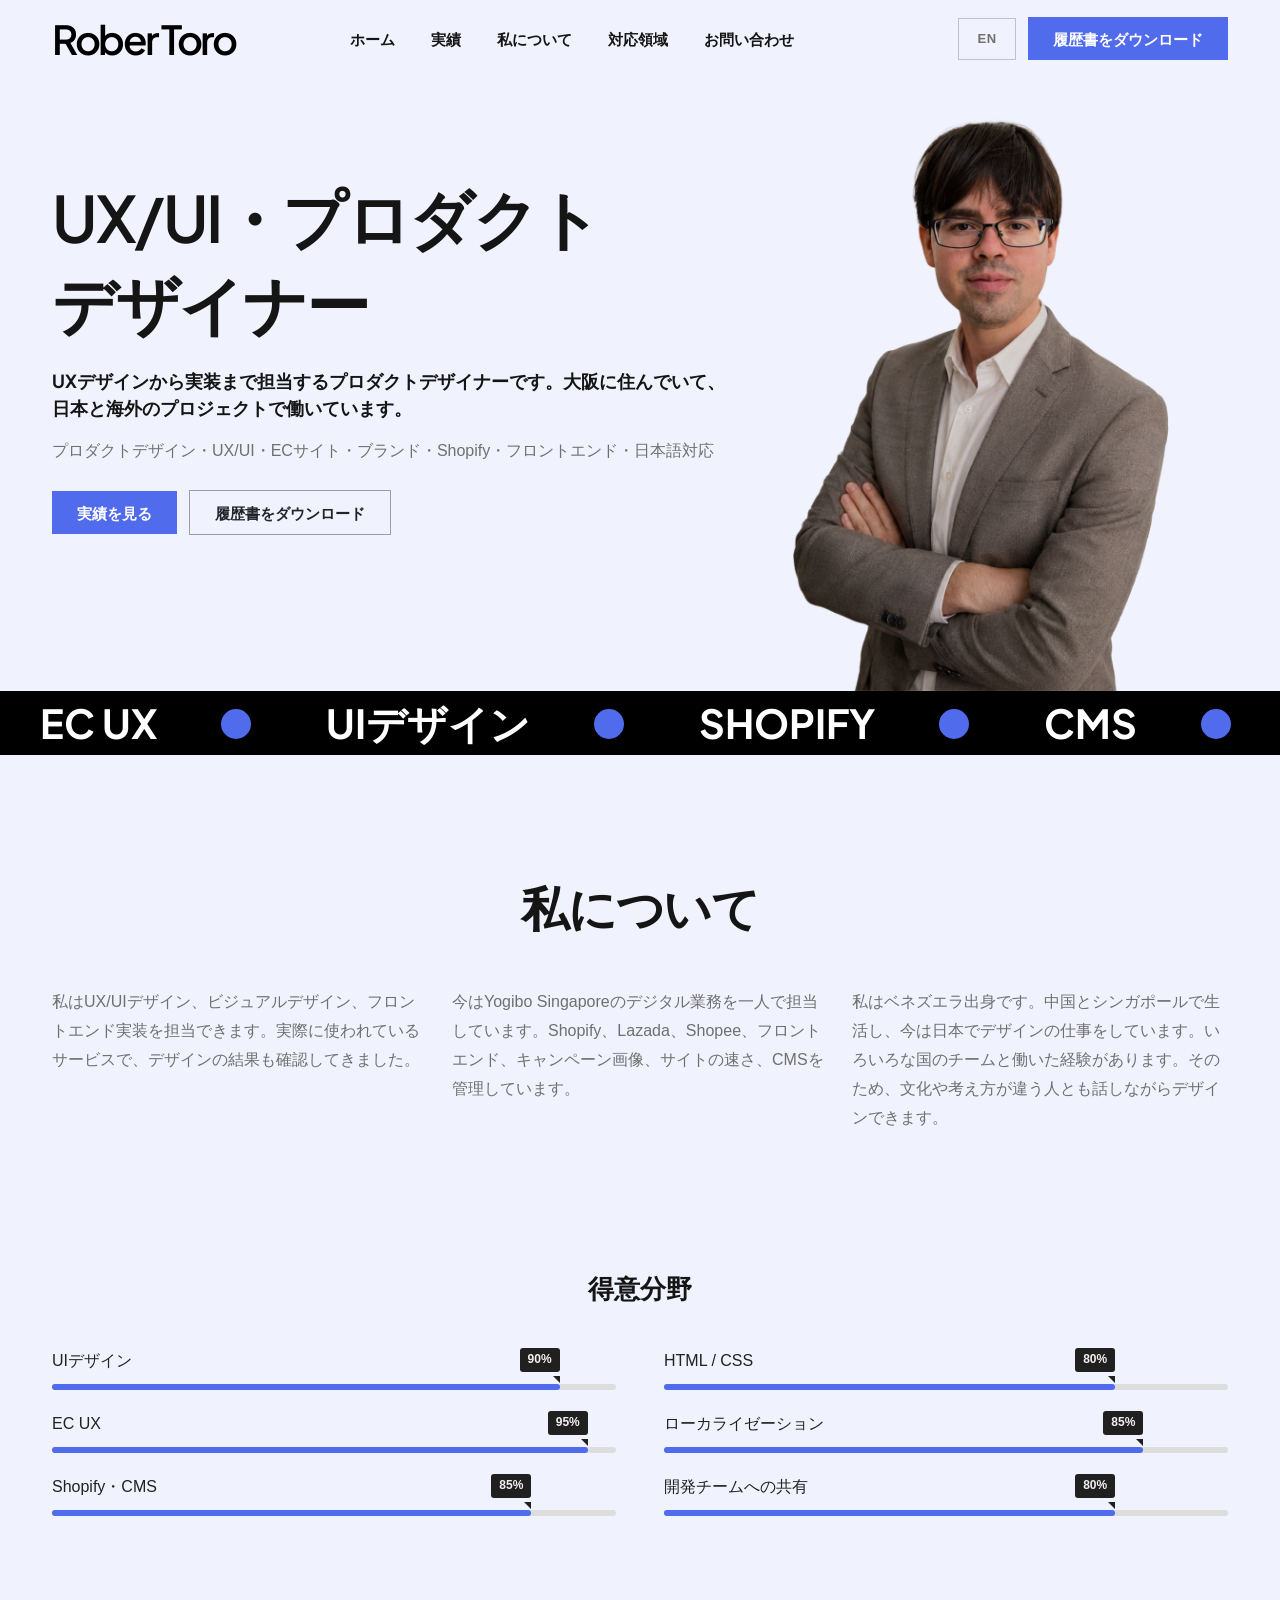
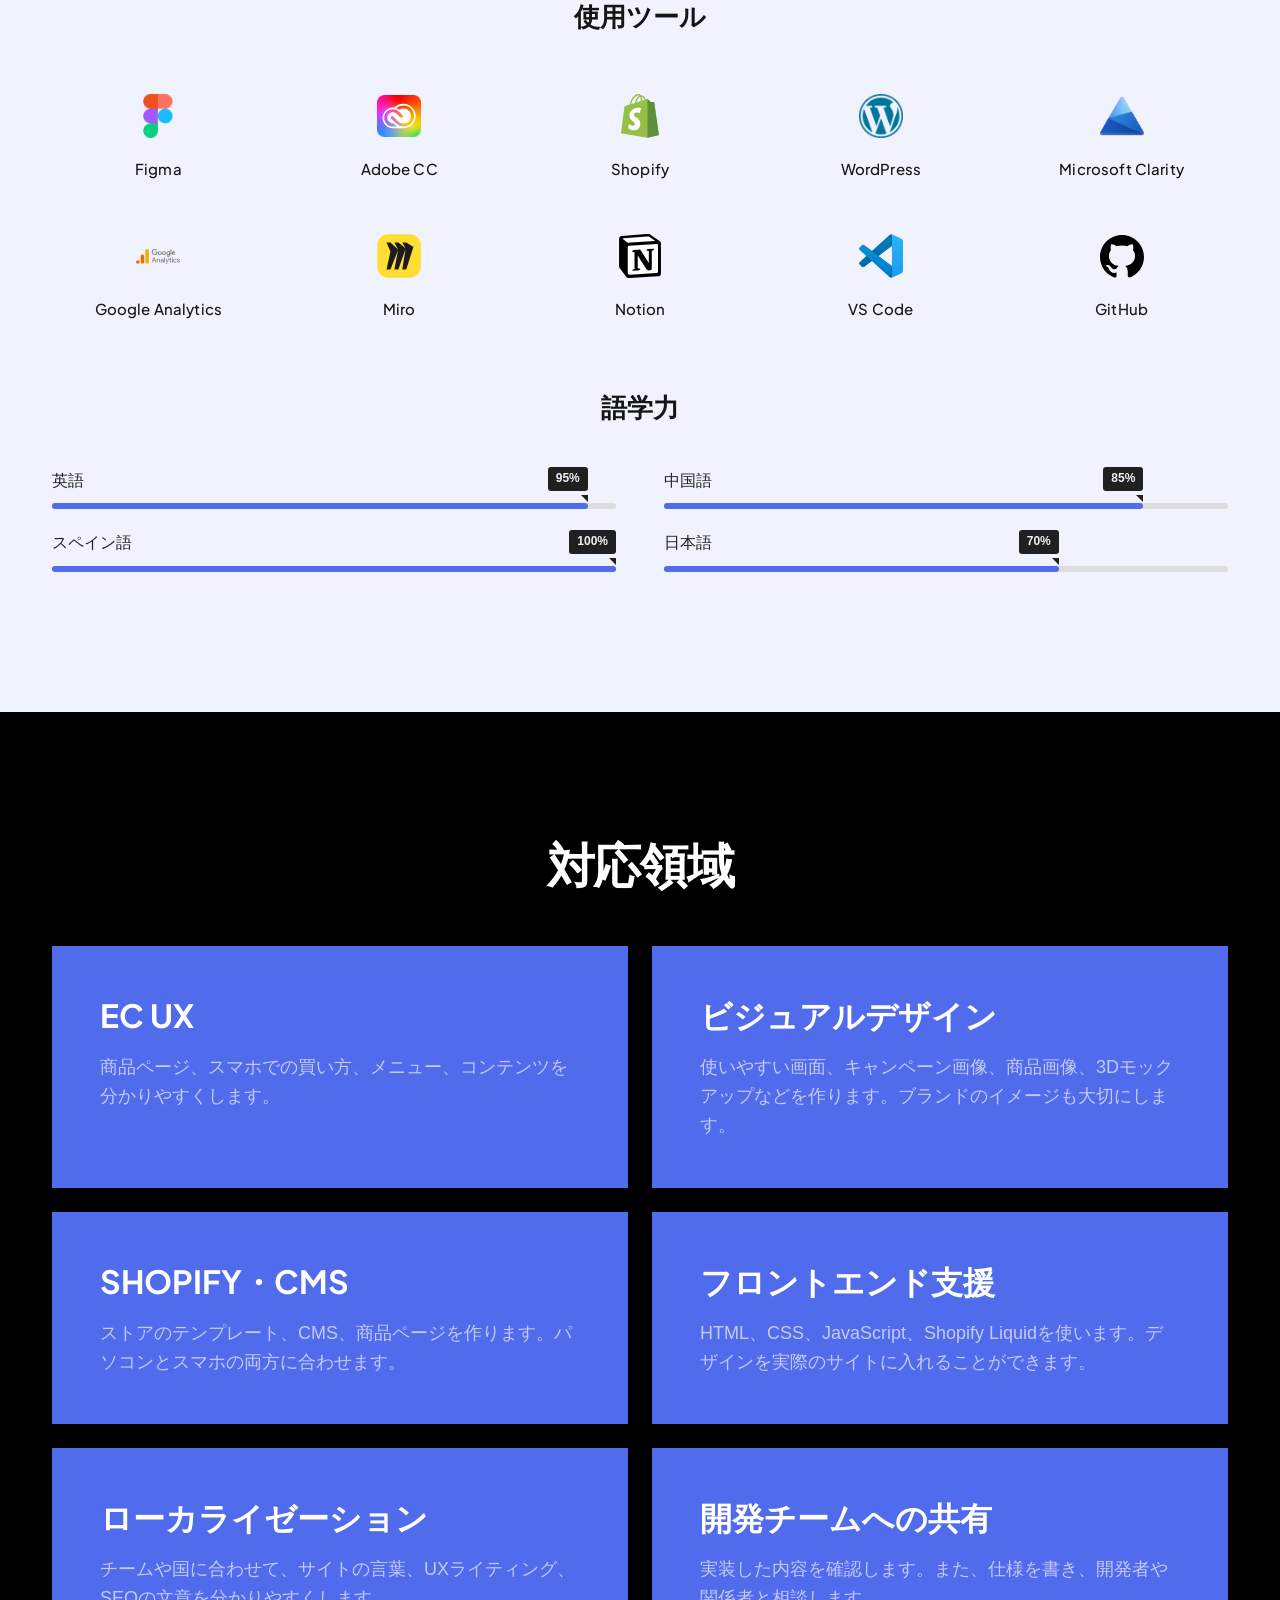
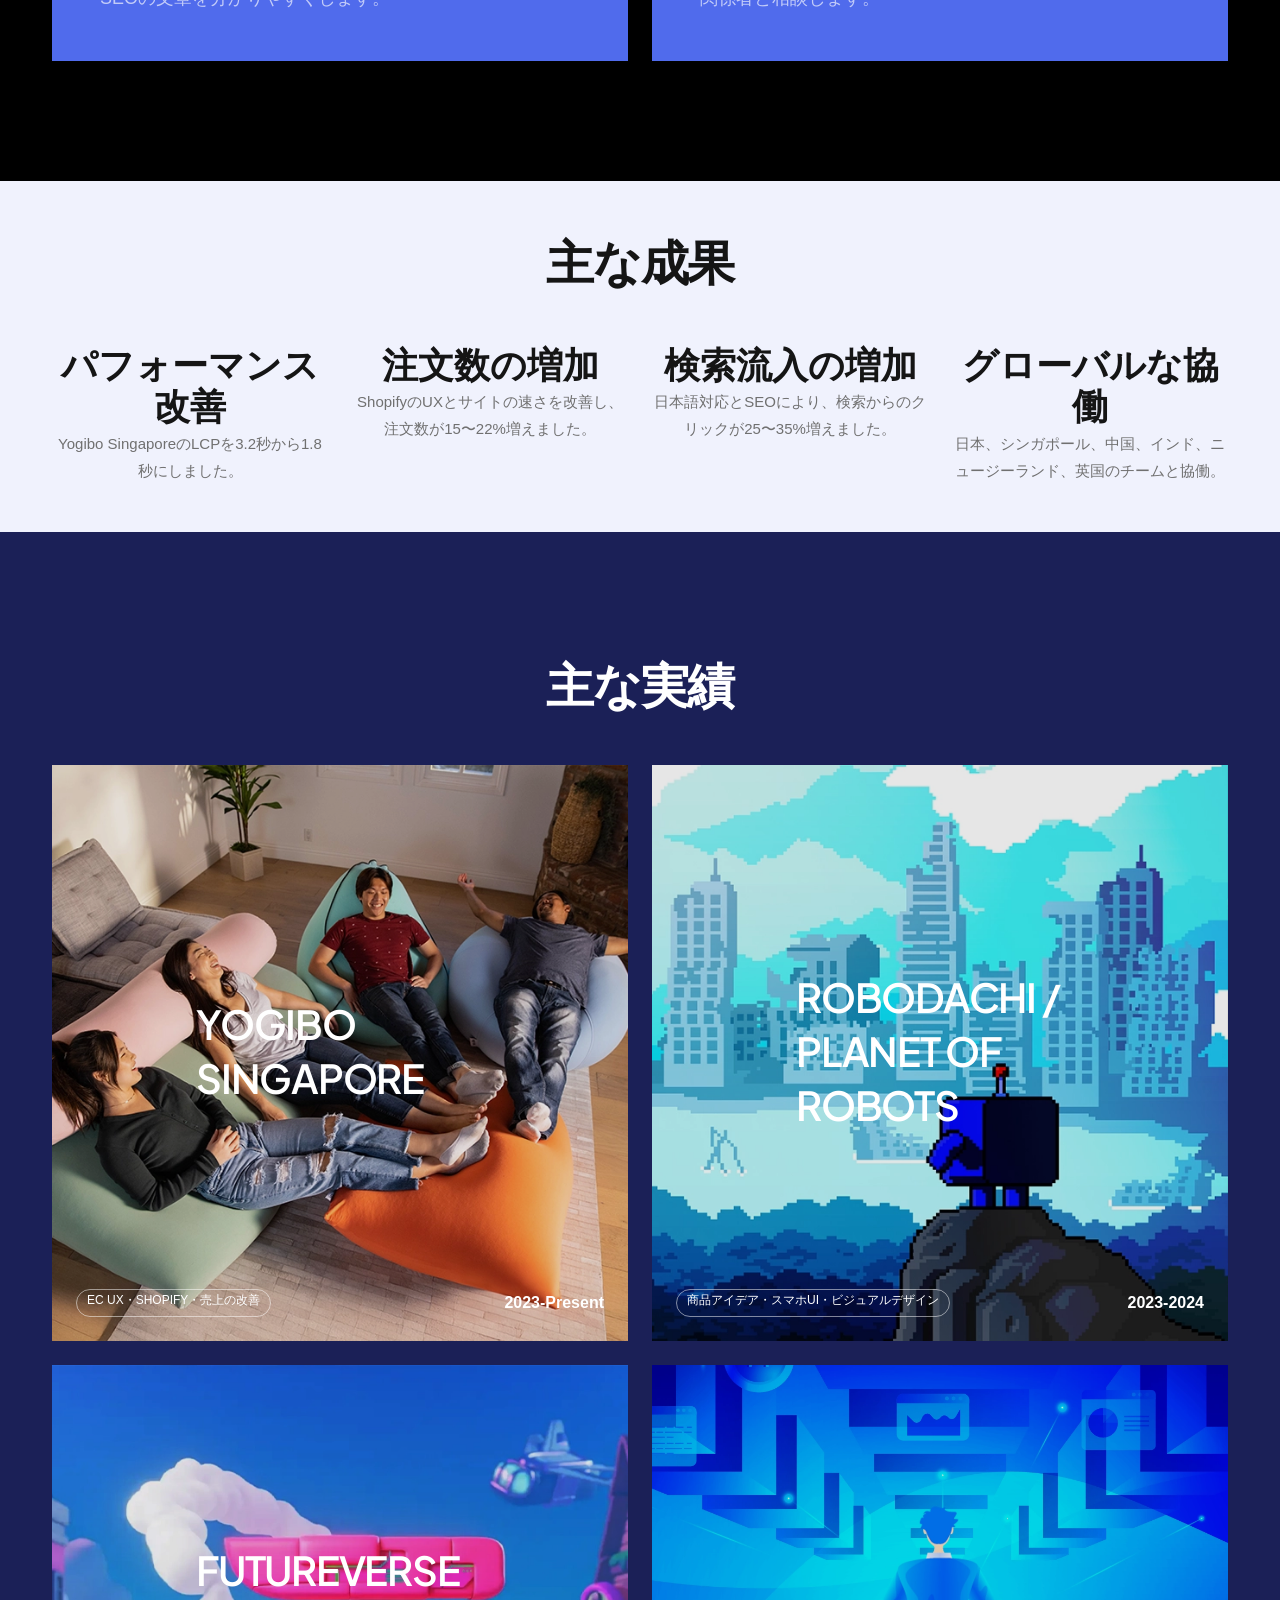
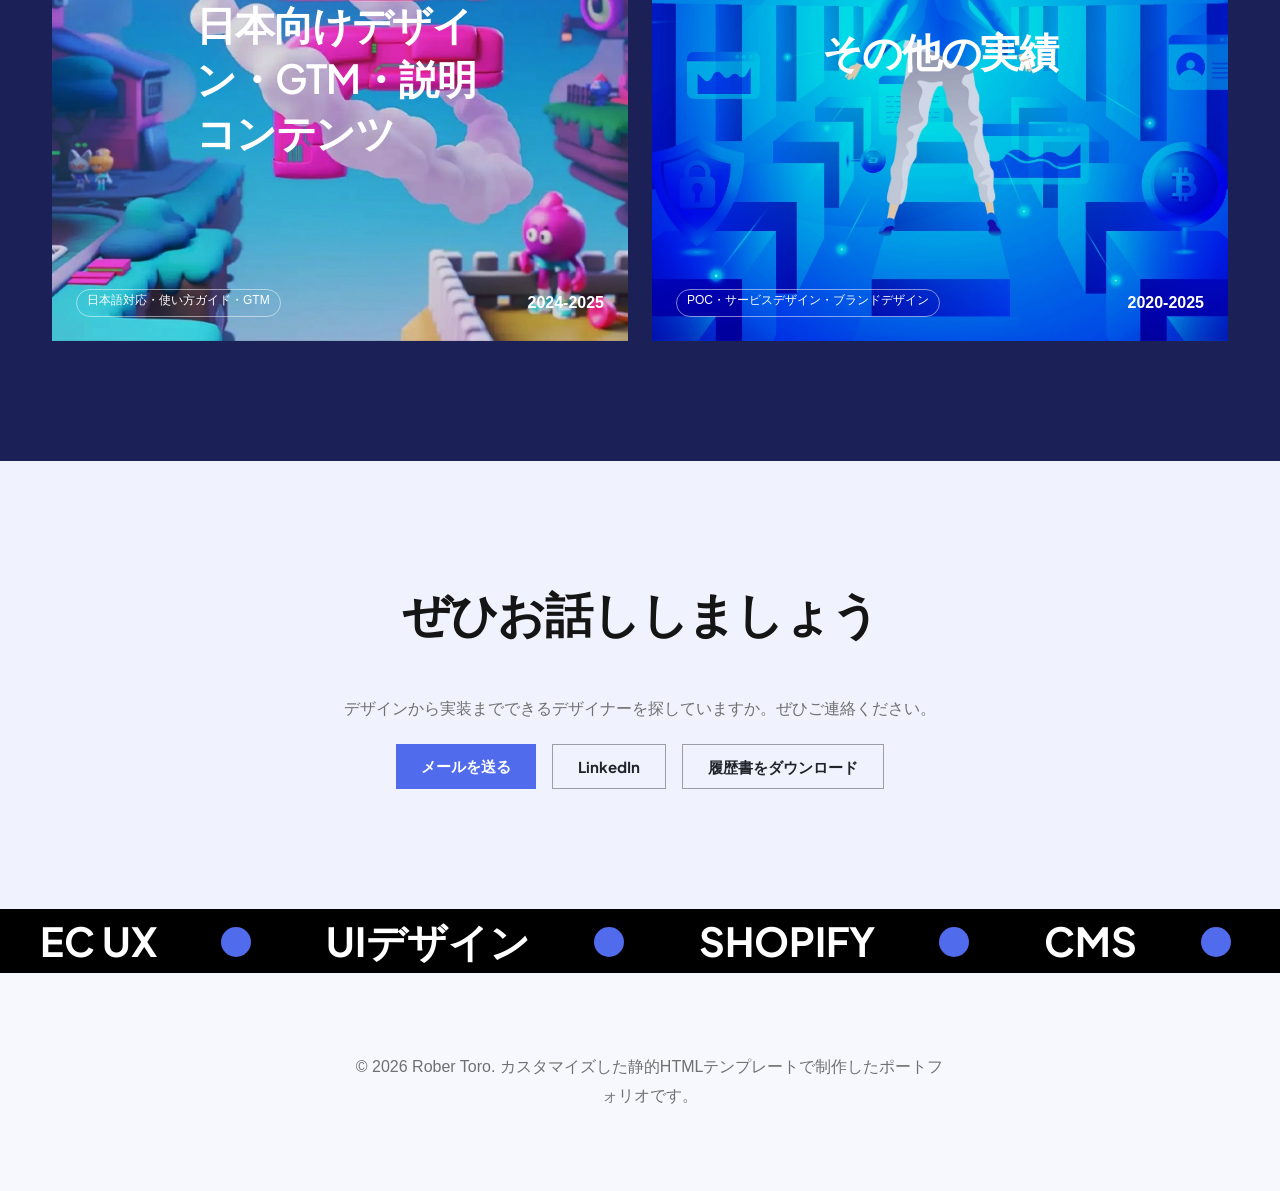
==== commit f7bdba35: "portfolio v8" ====
--- a/ja/index.html
+++ b/ja/index.html
@@ -6,7 +6,7 @@
     <link rel="icon" href="../images/icon.webp" type="image/gif" sizes="16x16">
     <meta content="text/html;charset=utf-8" http-equiv="Content-Type">
     <meta content="width=device-width, initial-scale=1.0" name="viewport">
-    <meta name="description" content="大阪を拠点に、Shopify、CMS、フロントエンド実装、ローカライゼーション、ビジュアルシステム、異文化間のデジタルプロダクト支援に携わるEC領域中心のUX/UIデザイナー。">
+    <meta name="description" content="大阪を拠点に、Shopify、CMS、フロントエンド実装、ローカライゼーション、ビジュアルデザイン、異文化間のデジタルプロダクト支援に携わるEC領域中心のUX/UIデザイナー。">
     <meta content="" name="keywords">
     <meta content="Rober Toro" name="author">
     <!-- CSS Files
@@ -51,7 +51,7 @@
                         <div class="de-flex-col">
                             <div class="menu_side_area">
                                 <a href="../index.html" class="language-switch" data-language-switch="en" lang="en" hreflang="en" aria-label="View this page in English">EN</a>
-                                <a href="../assets/docs/rober-toro-cv.pdf" class="btn-main" target="_blank" rel="noopener">履歴書をダウンロード</a>
+                                <a href="../assets/docs/履歴書+職務経歴書 -2026.pdf" class="btn-main" target="_blank" rel="noopener">履歴書をダウンロード</a>
                                 <span id="menu-btn"></span>
                             </div>
                         </div>
@@ -63,7 +63,7 @@
 
     <div id="wrapper">
         <div class="float-text show-on-scroll">
-            <span><a href="#">ページ上部へ</a></span>
+            <span><a href="#">Scroll to top</a></span>
         </div>
         <div class="scrollbar-v show-on-scroll"></div>
 
@@ -84,10 +84,10 @@
                             <h1 class="wow fadeIn" data-wow-delay=".4s">
                                 UX/UI・プロダクトデザイナー
                             </h1>
-                            <h4 class="mb-3">UX、実装、ビジネス成果までを一貫して担うデジタルプロダクトデザイナー。大阪を拠点に、日本および海外市場のプロジェクトに携わっています。</h4>
-                            <p class="mb-4">プロダクトデザイン・UX/UI・EC UX・ブランドシステム・Shopify/CMS・フロントエンド・ローカライゼーション</p>
+                            <h4 class="mb-3">UXデザインから実装まで担当するプロダクトデザイナーです。大阪に住んでいて、日本と海外のプロジェクトで働いています。</h4>
+                            <p class="mb-4">プロダクトデザイン・UX/UI・ECサイト・ブランド・Shopify・フロントエンド・日本語対応</p>
                             <a class="btn-main wow fadeIn me-2" data-wow-delay="1s" href="#my_works">実績を見る</a>
-                            <a class="btn-main btn-line text-dark wow fadeIn" data-wow-delay="1.1s" href="../assets/docs/rober-toro-cv.pdf" target="_blank" rel="noopener">履歴書をダウンロード</a>
+                            <a class="btn-main btn-line text-dark wow fadeIn" data-wow-delay="1.1s" href="../assets/docs/履歴書+職務経歴書 -2026.pdf" target="_blank" rel="noopener">履歴書をダウンロード</a>
                             <div class="spacer-double"></div>
                         </div>
 
@@ -112,15 +112,15 @@
                             <span class="d-item-circle"></span>
                             <span class="d-item-txt">フロントエンド実装</span>
                             <span class="d-item-circle"></span>
-                            <span class="d-item-txt">デザイン検証</span>
+                            <span class="d-item-txt">デザインのチェック</span>
                             <span class="d-item-circle"></span>
                             <span class="d-item-txt">SEO・コンテンツ</span>
                             <span class="d-item-circle"></span>
                             <span class="d-item-txt">ローカライゼーション</span>
                             <span class="d-item-circle"></span>
-                            <span class="d-item-txt">異文化間デザイン</span>
-                            <span class="d-item-circle"></span>
-                            <span class="d-item-txt">ビジュアルシステム</span>
+                            <span class="d-item-txt">海外チームとのデザイン</span>
+                            <span class="d-item-circle"></span>
+                            <span class="d-item-txt">ビジュアルデザイン</span>
                             <span class="d-item-circle"></span>
                             <span class="d-item-txt">プロダクト支援</span>
                             <span class="d-item-circle"></span>
@@ -136,15 +136,15 @@
                             <h2>私について</h2>
                         </div>
                         <div class="col-lg-4">
-                            <p>プロダクト思考、ビジュアルデザイン、フロントエンド実装を一つの役割として担うUX/UIデザイナーです。主に商用デジタルプロダクトに携わり、デザイン上の判断を実際の成果で検証してきました。</p>
+                            <p>私はUX/UIデザイン、ビジュアルデザイン、フロントエンド実装を担当できます。実際に使われているサービスで、デザインの結果も確認してきました。</p>
                         </div>
 
                         <div class="col-lg-4">
-                            <p>現在は一人のチームとして、Yogibo Singaporeのデジタル運用全体を担当しています。Shopifyストア、マーケットプレイス、フロントエンド実装、キャンペーンビジュアル、パフォーマンス、CMSまで一貫して管理しています。</p>
+                            <p>今はYogibo Singaporeのデジタル業務を一人で担当しています。Shopify、Lazada、Shopee、フロントエンド、キャンペーン画像、サイトの速さ、CMSを管理しています。</p>
                         </div>
 
                         <div class="col-lg-4">
-                            <p>ベネズエラで生まれ、中国とシンガポールでの経験を経て、現在は日本でデザインに携わっています。日本、シンガポール、中国、インド、ニュージーランド、英国のチームと協働してきた経験が、要件の読み取り方、期待値の調整、異なる習慣を持つユーザーへの設計に生きています。</p>
+                            <p>私はベネズエラ出身です。中国とシンガポールで生活し、今は日本でデザインの仕事をしています。いろいろな国のチームと働いた経験があります。そのため、文化や考え方が違う人とも話しながらデザインできます。</p>
                         </div>
 
                         <div class="col-lg-12">
@@ -202,7 +202,7 @@
 
                                             <div class="d-skill" data-value="80%">
                                                 <div class="d-info">
-                                                    <span>デザインハンドオフ</span>
+                                                    <span>開発チームへの共有</span>
                                                 </div>
                                                 <div class="d-progress-line"><span class="d-fill-line"></span></div>
                                             </div>
@@ -344,42 +344,42 @@
                         <div class="col-lg-6 col-sm-6 wow fadeInUp" data-wow-delay=".3s">
                             <div class="relative p-lg-5 p-4 bg-color text-light h-100">
                                 <h4 class="fs-32 lh-1-2">EC UX</h4>
-                                <p class="fs-20 mb-0">商品ページ、モバイルの購買フロー、ナビゲーション、コンテンツ構造、ストア全体の使いやすさを改善します。</p>
+                                <p class="fs-20 mb-0">商品ページ、スマホでの買い方、メニュー、コンテンツを分かりやすくします。</p>
                             </div>
                         </div>
 
                         <div class="col-lg-6 col-sm-6 wow fadeInUp" data-wow-delay=".3s">
                             <div class="relative p-lg-5 p-4 bg-color text-light h-100">
                                 <h4 class="fs-32 lh-1-2">ビジュアルデザイン</h4>
-                                <p class="fs-20 mb-0">洗練されたインターフェース、キャンペーンビジュアル、プロダクトグラフィック、3Dモックアップ、ブランドに沿ったデジタルアセットを制作します。</p>
+                                <p class="fs-20 mb-0">使いやすい画面、キャンペーン画像、商品画像、3Dモックアップなどを作ります。ブランドのイメージも大切にします。</p>
                             </div>
                         </div>
 
                         <div class="col-lg-6 col-sm-6 wow fadeInUp" data-wow-delay=".3s">
                             <div class="relative p-lg-5 p-4 bg-color text-light h-100">
                                 <h4 class="fs-32 lh-1-2">Shopify・CMS</h4>
-                                <p class="fs-20 mb-0">ストアテンプレート、CMSセクション、商品コンテンツ、レスポンシブなページレイアウトを構築・調整します。</p>
+                                <p class="fs-20 mb-0">ストアのテンプレート、CMS、商品ページを作ります。パソコンとスマホの両方に合わせます。</p>
                             </div>
                         </div>
 
                         <div class="col-lg-6 col-sm-6 wow fadeInUp" data-wow-delay=".3s">
                             <div class="relative p-lg-5 p-4 bg-color text-light h-100">
                                 <h4 class="fs-32 lh-1-2">フロントエンド支援</h4>
-                                <p class="fs-20 mb-0">HTML、CSS、JavaScript、Shopify Liquidを用いて、デザイン意図と実装上の制約をつなぎます。</p>
+                                <p class="fs-20 mb-0">HTML、CSS、JavaScript、Shopify Liquidを使います。デザインを実際のサイトに入れることができます。</p>
                             </div>
                         </div>
 
                         <div class="col-lg-6 col-sm-6 wow fadeInUp" data-wow-delay=".3s">
                             <div class="relative p-lg-5 p-4 bg-color text-light h-100">
                                 <h4 class="fs-32 lh-1-2">ローカライゼーション</h4>
-                                <p class="fs-20 mb-0">チーム、市場、文化的な期待に合わせ、プロダクト言語、UXライティング、SEOコンテンツ、デザインコミュニケーションを最適化します。</p>
+                                <p class="fs-20 mb-0">チームや国に合わせて、サイトの言葉、UXライティング、SEOの文章を分かりやすくします。</p>
                             </div>
                         </div>
 
                         <div class="col-lg-6 col-sm-6 wow fadeInUp" data-wow-delay=".3s">
                             <div class="relative p-lg-5 p-4 bg-color text-light h-100">
-                                <h4 class="fs-32 lh-1-2">デザインハンドオフ</h4>
-                                <p class="fs-20 mb-0">実装結果の確認、判断の文書化、仕様作成、開発者やステークホルダーとの調整を行います。</p>
+                                <h4 class="fs-32 lh-1-2">開発チームへの共有</h4>
+                                <p class="fs-20 mb-0">実装した内容を確認します。また、仕様を書き、開発者や関係者と相談します。</p>
                             </div>
                         </div>
                     </div>
@@ -390,24 +390,24 @@
                 <div class="container">
                     <div class="row g-4">
                         <div class="col-lg-12 text-center">
-                            <h2>成果の概要</h2>
+                            <h2>主な成果</h2>
                         </div>
                         <div class="col-md-3 col-sm-6 mb-sm-30">
                             <div class="de_count text-center fs-15 wow fadeInRight" data-wow-delay=".0s">
                                 <h3 class="fs-48 mb-1">パフォーマンス改善</h3>
-                                <div class="fs-15">Yogibo SingaporeのLCPを3.2秒から1.8秒へ改善。</div>
+                                <div class="fs-15">Yogibo SingaporeのLCPを3.2秒から1.8秒にしました。</div>
                             </div>
                         </div>
                         <div class="col-md-3 col-sm-6 mb-sm-30">
                             <div class="de_count text-center fs-15 wow fadeInRight" data-wow-delay=".2s">
                                 <h3 class="fs-48 mb-1">注文数の増加</h3>
-                                <div class="fs-15">ShopifyのUXとパフォーマンス改善により、注文数15〜22%増に貢献。</div>
+                                <div class="fs-15">ShopifyのUXとサイトの速さを改善し、注文数が15〜22%増えました。</div>
                             </div>
                         </div>
                         <div class="col-md-3 col-sm-6 mb-sm-30">
                             <div class="de_count text-center fs-15 wow fadeInRight" data-wow-delay=".4s">
                                 <h3 class="fs-48 mb-1">検索流入の増加</h3>
-                                <div class="fs-15">ローカライゼーションとSEO施策により、オーガニッククリック25〜35%増を支援。</div>
+                                <div class="fs-15">日本語対応とSEOにより、検索からのクリックが25〜35%増えました。</div>
                             </div>
                         </div>
                         <div class="col-md-3 col-sm-6 mb-sm-30">
@@ -433,7 +433,7 @@
                                     <img src="../images/works/1.webp" class="w-100 hover-scale-1-2 img-gray" alt="Yogibo SingaporeのEC UXケーススタディ">
 
                                     <div class="absolute bottom-0 w-100 p-4 d-flex text-white justify-content-between">
-                                        <div class="d-tag-s2">EC UX・Shopify・デジタル成長</div>
+                                        <div class="d-tag-s2">EC UX・Shopify・売上の改善</div>
                                         <div class="fw-bold">2023-Present</div>
                                     </div>
                                 </a>
@@ -444,10 +444,10 @@
                             <div class="hover relative overflow-hidden text-light">
                                 <a href="robodachi.html" class="overflow-hidden d-block relative">
                                     <h2 class="fs-40 abs-centered z-index-1 hover-op-0">ROBODACHI / Planet of Robots</h2>
-                                    <img src="../images/works/2.webp" class="w-100 hover-scale-1-2 img-gray" alt="ROBODACHIのモバイルプロダクト構想とビジュアルシステム">
+                                    <img src="../images/works/2.webp" class="w-100 hover-scale-1-2 img-gray" alt="ROBODACHIのモバイルプロダクト構想とビジュアルデザイン">
 
                                     <div class="absolute bottom-0 w-100 p-4 d-flex text-white justify-content-between">
-                                        <div class="d-tag-s2">プロダクト構想・モバイルUI・ビジュアルシステム</div>
+                                        <div class="d-tag-s2">商品アイデア・スマホUI・ビジュアルデザイン</div>
                                         <div class="fw-bold">2023-2024</div>
                                     </div>
                                 </a>
@@ -457,11 +457,11 @@
                         <div class="col-lg-6">
                             <div class="hover relative overflow-hidden text-light">
                                 <a href="futureverse.html" class="overflow-hidden d-block relative">
-                                    <h2 class="fs-40 abs-centered z-index-1 hover-op-0">Futureverse 日本市場ローカライゼーション、GTM、プロダクトコミュニケーション</h2>
+                                    <h2 class="fs-40 abs-centered z-index-1 hover-op-0">Futureverse 日本向けデザイン・GTM・説明コンテンツ</h2>
                                     <img src="../images/works/3.webp" class="w-100 hover-scale-1-2 img-gray" alt="Futureverseの日本語ローカライゼーションとオンボーディング実績">
 
                                     <div class="absolute bottom-0 w-100 p-4 d-flex text-white justify-content-between">
-                                        <div class="d-tag-s2">ローカライゼーション・オンボーディング・GTM</div>
+                                        <div class="d-tag-s2">日本語対応・使い方ガイド・GTM</div>
                                         <div class="fw-bold">2024-2025</div>
                                     </div>
                                 </a>
@@ -475,7 +475,7 @@
                                     <img src="../images/works/4.webp" class="w-100 hover-scale-1-2 img-gray" alt="プロダクト、サービス、ビジュアルデザインの関連実績">
 
                                     <div class="absolute bottom-0 w-100 p-4 d-flex text-white justify-content-between">
-                                        <div class="d-tag-s2">PoC・サービスデザイン・ブランディング</div>
+                                        <div class="d-tag-s2">PoC・サービスデザイン・ブランドデザイン</div>
                                         <div class="fw-bold">2020-2025</div>
                                     </div>
                                 </a>
@@ -489,14 +489,14 @@
                 <div class="container">
                     <div class="row g-4 justify-content-center">
                         <div class="col-lg-6 text-center">
-                            <h2>お気軽にご相談ください</h2>
+                            <h2>ぜひお話ししましょう</h2>
                         </div>
                         <div class="col-lg-8 text-center wow fadeInUp" data-wow-delay=".3s">
-                            <p>デザイン、実装、成果までデジタルプロダクトを一貫して任せられるデザイナーをお探しですか。ぜひご相談ください。</p>
+                            <p>デザインから実装までできるデザイナーを探していますか。ぜひご連絡ください。</p>
                             <div class="d-flex justify-content-center flex-wrap gap-3">
                                 <a href="mailto:rober24.95@gmail.com" class="btn-main" style="border-radius:0;">メールを送る</a>
                                 <a href="https://www.linkedin.com/in/rober-toro-802953189/" class="btn-main btn-line text-dark">LinkedIn</a>
-                                <a href="../assets/docs/rober-toro-cv.pdf" class="btn-main btn-line text-dark" target="_blank" rel="noopener">履歴書をダウンロード</a>
+                                <a href="../assets/docs/履歴書+職務経歴書 -2026.pdf" class="btn-main btn-line text-dark" target="_blank" rel="noopener">履歴書をダウンロード</a>
                             </div>
                         </div>
                     </div>
@@ -517,15 +517,15 @@
                             <span class="d-item-circle"></span>
                             <span class="d-item-txt">フロントエンド実装</span>
                             <span class="d-item-circle"></span>
-                            <span class="d-item-txt">デザイン検証</span>
+                            <span class="d-item-txt">デザインのチェック</span>
                             <span class="d-item-circle"></span>
                             <span class="d-item-txt">SEO・コンテンツ</span>
                             <span class="d-item-circle"></span>
                             <span class="d-item-txt">ローカライゼーション</span>
                             <span class="d-item-circle"></span>
-                            <span class="d-item-txt">異文化間デザイン</span>
-                            <span class="d-item-circle"></span>
-                            <span class="d-item-txt">ビジュアルシステム</span>
+                            <span class="d-item-txt">海外チームとのデザイン</span>
+                            <span class="d-item-circle"></span>
+                            <span class="d-item-txt">ビジュアルデザイン</span>
                             <span class="d-item-circle"></span>
                             <span class="d-item-txt">プロダクト支援</span>
                             <span class="d-item-circle"></span>
